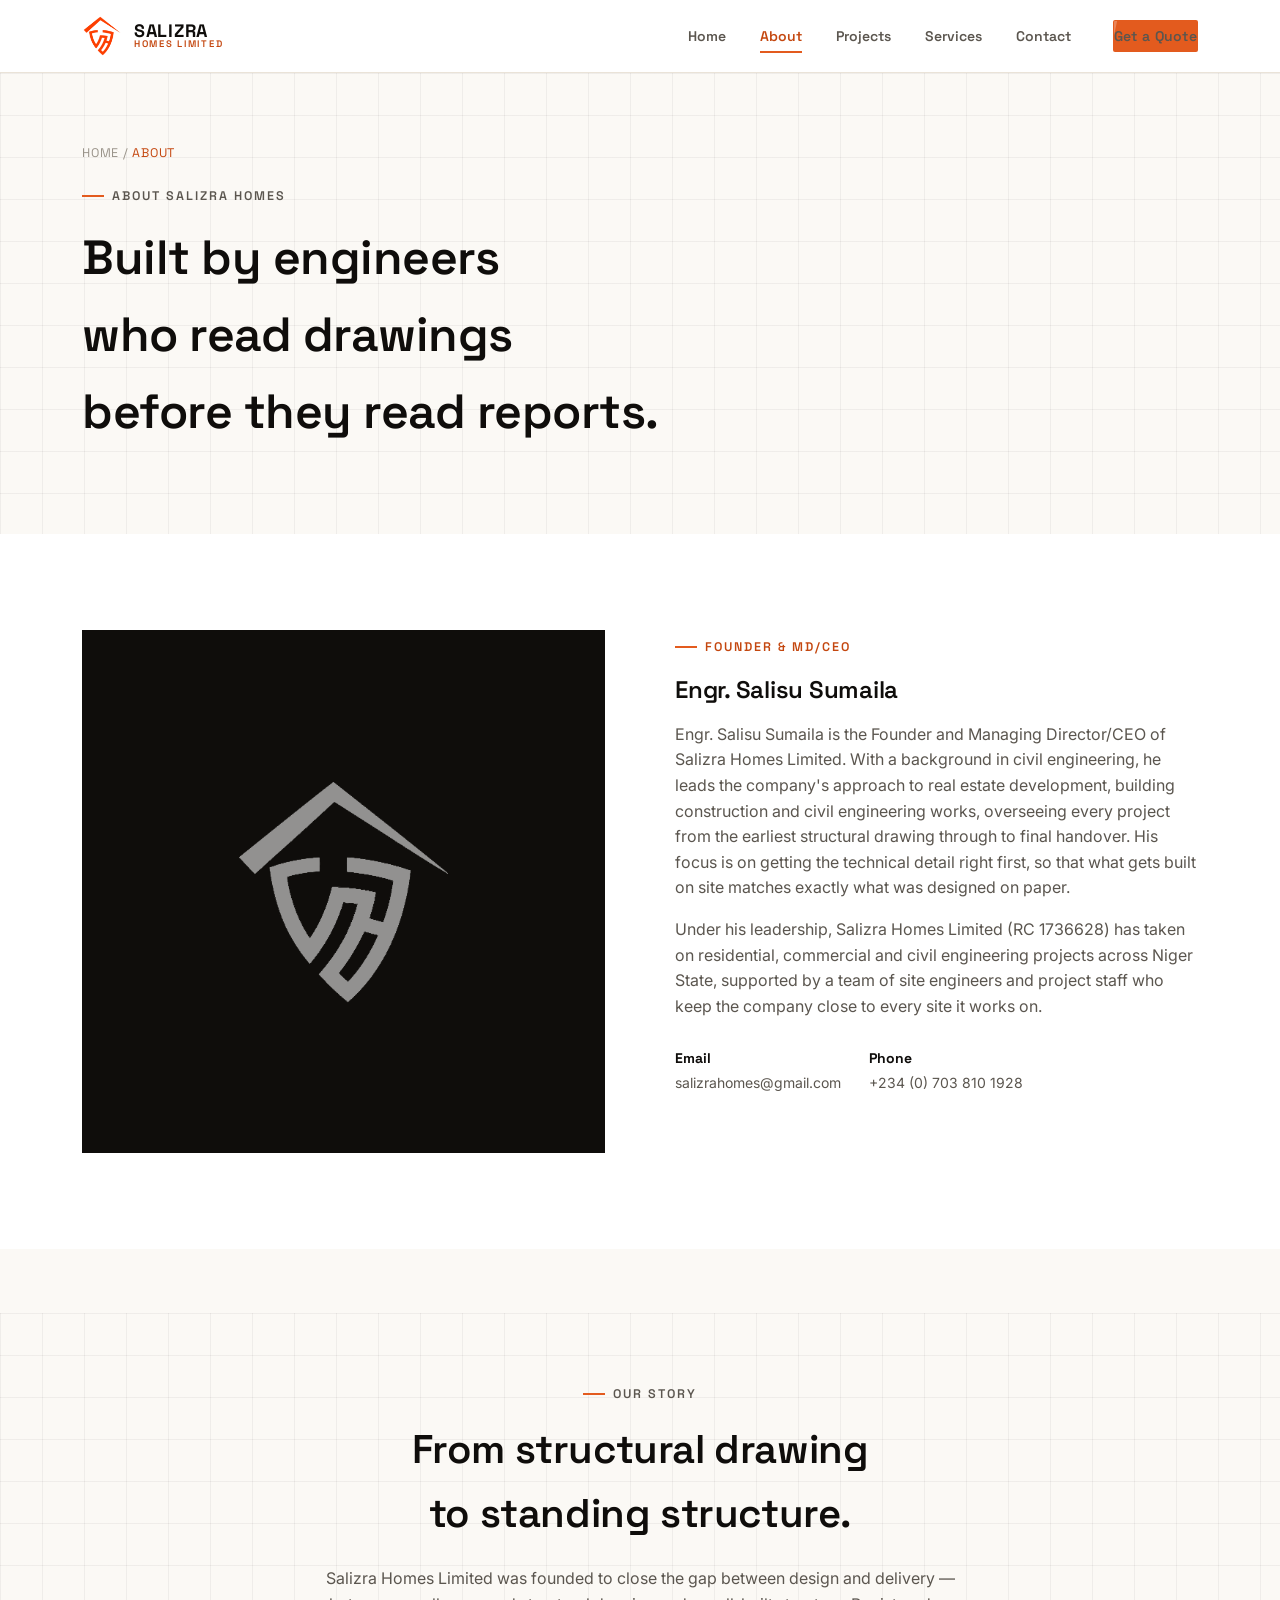
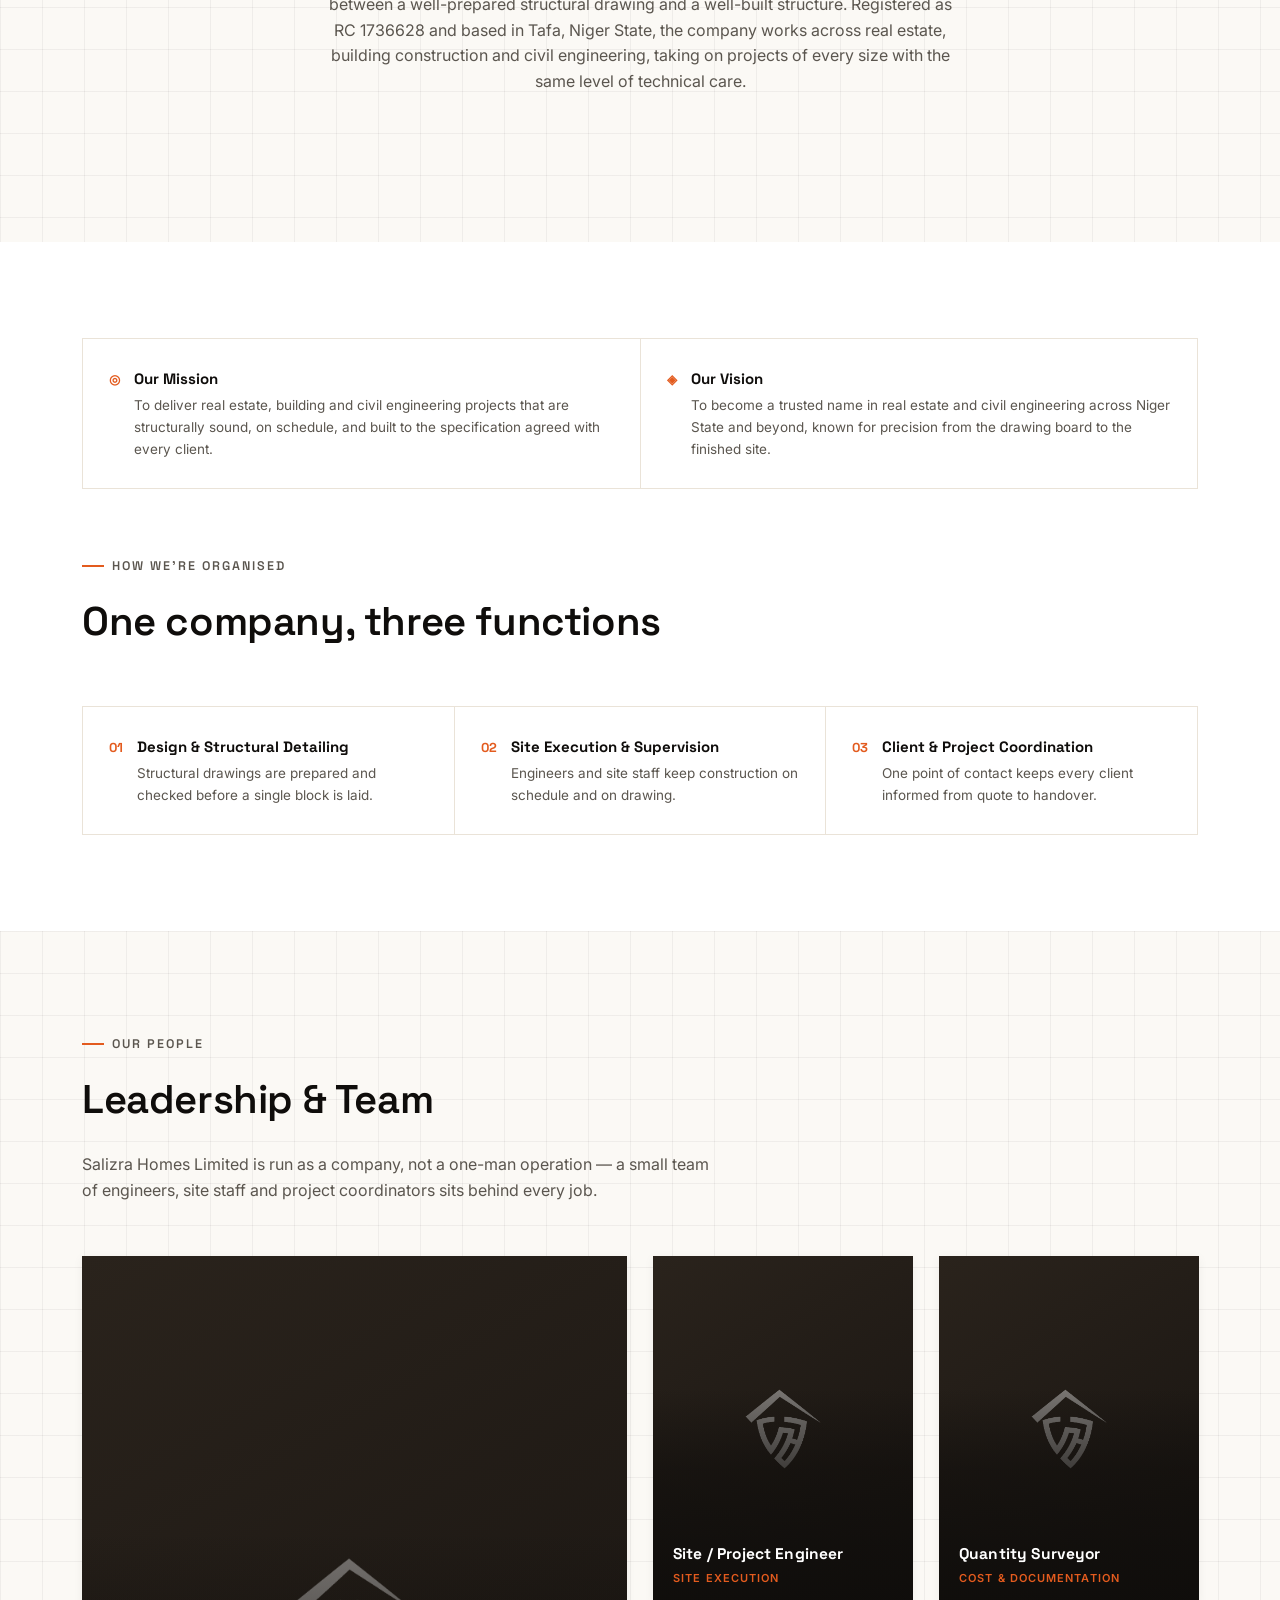
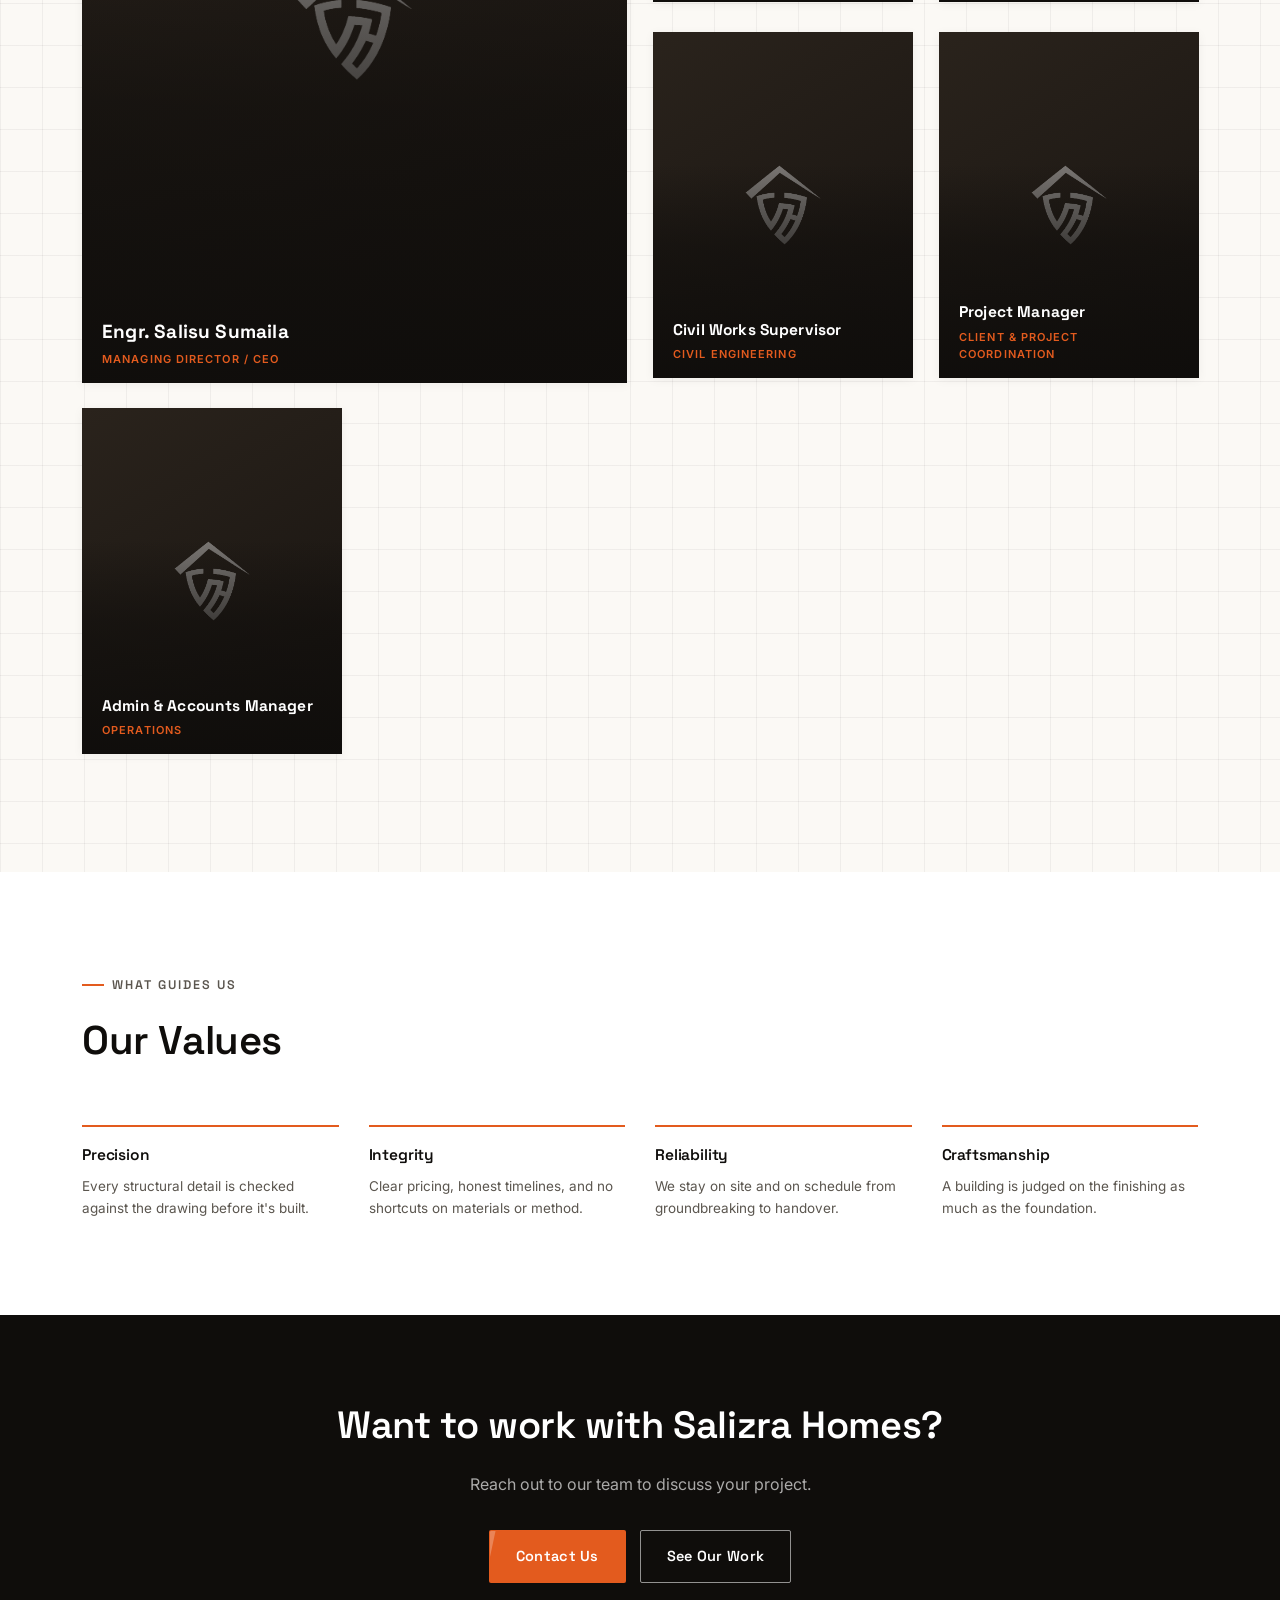
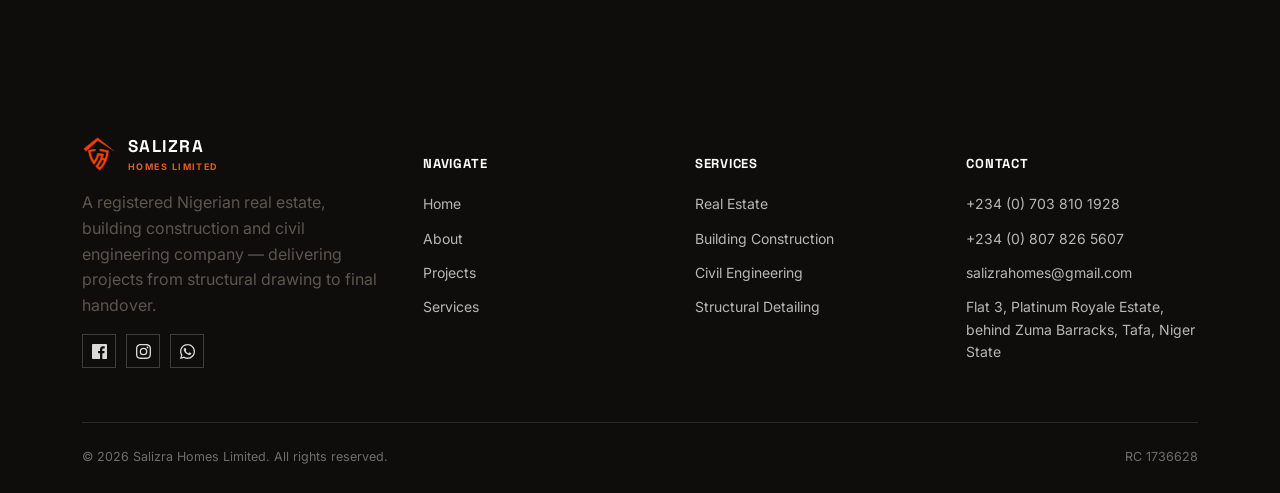
==== about.html @ 50bf7107 "Initial website commit" ====
<!DOCTYPE html>
<html lang="en">
<head>
<meta charset="UTF-8">
<meta name="viewport" content="width=device-width, initial-scale=1.0">
<title>About Us — Salizra Homes Limited</title>
<meta name="description" content="Meet the leadership and team behind Salizra Homes Limited, and learn the company's story, mission and values.">
<link rel="preconnect" href="https://fonts.googleapis.com">
<link href="https://fonts.googleapis.com/css2?family=Space+Grotesk:wght@500;600;700&family=Inter:wght@400;500;600&display=swap" rel="stylesheet">
<link rel="stylesheet" href="css/style.css">
<link rel="icon" type="image/png" sizes="32x32" href="images/logo/favicon-32.png">
<link rel="icon" type="image/png" sizes="16x16" href="images/logo/favicon-16.png">
<link rel="apple-touch-icon" sizes="180x180" href="images/logo/favicon-180.png">
<link rel="icon" type="image/png" sizes="192x192" href="images/logo/favicon-192.png">
<link rel="shortcut icon" href="favicon.ico">
<link rel="stylesheet" href="css/enhance.css">
</head>
<body>
<!-- ============ PRELOADER ============ -->
<div class="preloader" id="preloader" role="status" aria-label="Loading Salizra Homes Limited">
  <div class="preloader-inner">
    <div class="preloader-shield">
      <img class="preloader-base" src="images/logo/salizra-icon-white.png" alt="">
      <div class="preloader-sweep"></div>
      <div class="preloader-sweep preloader-sweep-2"></div>
    </div>
    <div class="preloader-word">SALIZRA<span>HOMES LIMITED</span></div>
    <div class="preloader-bar"><div class="preloader-bar-fill"></div></div>
  </div>
</div>

<!-- ============ HEADER ============ -->
<header class="site-header">
  <nav class="nav">
    <a href="index.html" class="brand">
      <img src="images/logo/salizra-icon.png" alt="Salizra Homes Limited" class="brand-mark">
      <span class="brand-word"><b>SALIZRA</b><span>Homes Limited</span></span>
    </a>
    <button class="nav-toggle" aria-label="Toggle menu" onclick="document.querySelector('.nav-links').classList.toggle('open'); this.classList.toggle('open');"><span></span></button>
    <ul class="nav-links">
      <li><a href="index.html">Home</a></li>
      <li><a href="about.html" class="active">About</a></li>
      <li><a href="projects.html">Projects</a></li>
      <li><a href="services.html">Services</a></li>
      <li><a href="contact.html">Contact</a></li>
      <li class="nav-cta"><a href="contact.html" class="btn btn-primary">Get a Quote</a></li>
    </ul>
  </nav>
</header>

<!-- ============ PAGE HERO ============ -->
<section class="page-hero blueprint">
  <div class="container">
    <p class="breadcrumb"><a href="index.html">Home</a> / <span class="orange">About</span></p>
    <p class="eyebrow">About Salizra Homes</p>
    <h1>Built by engineers<br>who read drawings<br>before they read reports.</h1>
  </div>
</section>

<!-- ============ FOUNDER SECTION ============ -->
<section class="section">
  <div class="container story-layout">
    <div class="reveal">
      <!-- EDIT: replace the watermark icon below with a real portrait of Engr. Salisu Sumaila -->
      <div class="story-figure">
        <img src="images/logo/salizra-icon-white.png" alt="" class="watermark">
      </div>
    </div>
    <div class="reveal">
      <p class="eyebrow">Founder &amp; MD/CEO</p>
      <h2>Engr. Salisu Sumaila</h2>
      <p style="font-size:16px;">
        Engr. Salisu Sumaila is the Founder and Managing Director/CEO of Salizra Homes Limited. With a background in civil engineering, he leads the company's approach to real estate development, building construction and civil engineering works, overseeing every project from the earliest structural drawing through to final handover. His focus is on getting the technical detail right first, so that what gets built on site matches exactly what was designed on paper.
      </p>
      <p style="font-size:16px;">
        Under his leadership, Salizra Homes Limited (RC 1736628) has taken on residential, commercial and civil engineering projects across Niger State, supported by a team of site engineers and project staff who keep the company close to every site it works on.
      </p>
      <div style="display:flex; gap:28px; margin-top:28px; flex-wrap:wrap;">
        <div>
          <b style="font-family:var(--font-display); display:block; color:var(--black); font-size:14px;">Email</b>
          <span style="color:var(--ink-soft); font-size:14px;">salizrahomes@gmail.com</span>
        </div>
        <div>
          <b style="font-family:var(--font-display); display:block; color:var(--black); font-size:14px;">Phone</b>
          <span style="color:var(--ink-soft); font-size:14px;">+234 (0) 703 810 1928</span>
        </div>
      </div>
    </div>
  </div>
</section>

<div class="section-divider"><div class="chevron-divider"></div></div>

<!-- ============ COMPANY STORY ============ -->
<section class="section blueprint" style="padding-top:64px;">
  <div class="container">
    <div class="section-head center">
      <p class="eyebrow">Our Story</p>
      <h2>From structural drawing<br>to standing structure.</h2>
      <p style="font-size:16px;">Salizra Homes Limited was founded to close the gap between design and delivery — between a well-prepared structural drawing and a well-built structure. Registered as RC 1736628 and based in Tafa, Niger State, the company works across real estate, building construction and civil engineering, taking on projects of every size with the same level of technical care.</p>
    </div>
  </div>
</section>

<!-- ============ MISSION / VISION ============ -->
<section class="section">
  <div class="container">
    <div class="pill-strip" style="margin-bottom:60px;">
      <div class="pill" style="flex:1 1 320px;">
        <span class="pill-index">&#9678;</span>
        <div class="pill-body">
          <b>Our Mission</b>
          <p>To deliver real estate, building and civil engineering projects that are structurally sound, on schedule, and built to the specification agreed with every client.</p>
        </div>
      </div>
      <div class="pill" style="flex:1 1 320px;">
        <span class="pill-index">&#9672;</span>
        <div class="pill-body">
          <b>Our Vision</b>
          <p>To become a trusted name in real estate and civil engineering across Niger State and beyond, known for precision from the drawing board to the finished site.</p>
        </div>
      </div>
    </div>

    <div class="section-head">
      <p class="eyebrow">How We're Organised</p>
      <h2>One company, three functions</h2>
    </div>
    <div class="pill-strip" style="margin-bottom:0;">
      <div class="pill" style="flex:1 1 260px;">
        <span class="pill-index">01</span>
        <div class="pill-body">
          <b>Design &amp; Structural Detailing</b>
          <p>Structural drawings are prepared and checked before a single block is laid.</p>
        </div>
      </div>
      <div class="pill" style="flex:1 1 260px;">
        <span class="pill-index">02</span>
        <div class="pill-body">
          <b>Site Execution &amp; Supervision</b>
          <p>Engineers and site staff keep construction on schedule and on drawing.</p>
        </div>
      </div>
      <div class="pill" style="flex:1 1 260px;">
        <span class="pill-index">03</span>
        <div class="pill-body">
          <b>Client &amp; Project Coordination</b>
          <p>One point of contact keeps every client informed from quote to handover.</p>
        </div>
      </div>
    </div>
  </div>
</section>

<!-- ============ LEADERSHIP & TEAM ============ -->
<section class="section blueprint">
  <div class="container">
    <div class="section-head">
      <p class="eyebrow">Our People</p>
      <h2>Leadership &amp; Team</h2>
      <p style="font-size:16px;">Salizra Homes Limited is run as a company, not a one-man operation — a small team of engineers, site staff and project coordinators sits behind every job.</p>
    </div>
    <div class="team-grid">
      <!-- EDIT: replace with a real portrait of Engr. Salisu Sumaila -->
      <div class="team-card founder reveal">
        <div class="team-photo"><img src="images/logo/salizra-icon-white.png" alt="" class="watermark"></div>
        <div class="team-ring"></div>
        <span class="team-tag">Founder</span>
        <div class="team-social">
          <a href="mailto:salizrahomes@gmail.com" aria-label="Email"><svg viewBox="0 0 24 24" fill="none" stroke="currentColor" stroke-width="2" stroke-linecap="round" stroke-linejoin="round"><path d="M4 4h16v16H4z" opacity="0"/><path d="M22 6l-10 7L2 6"/><rect x="2" y="4" width="20" height="16" rx="2"/></svg></a>
          <a href="tel:+2347038101928" aria-label="Call"><svg viewBox="0 0 24 24" fill="none" stroke="currentColor" stroke-width="2" stroke-linecap="round" stroke-linejoin="round"><path d="M22 16.92v3a2 2 0 01-2.18 2 19.79 19.79 0 01-8.63-3.07 19.5 19.5 0 01-6-6 19.79 19.79 0 01-3.07-8.67A2 2 0 014.11 2h3a2 2 0 012 1.72c.127.96.361 1.903.7 2.81a2 2 0 01-.45 2.11L8.09 9.91a16 16 0 006 6l1.27-1.27a2 2 0 012.11-.45c.907.339 1.85.573 2.81.7A2 2 0 0122 16.92z"/></svg></a>
        </div>
        <div class="team-meta">
          <b>Engr. Salisu Sumaila</b>
          <span>Managing Director / CEO</span>
        </div>
      </div>
      <!-- EDIT: replace with a real staff photo, name and title -->
      <div class="team-card reveal">
        <div class="team-photo"><img src="images/logo/salizra-icon-white.png" alt="" class="watermark"></div>
        <div class="team-ring"></div>
        <span class="team-tag">Team</span>
        <div class="team-social">
          <a href="mailto:salizrahomes@gmail.com" aria-label="Email"><svg viewBox="0 0 24 24" fill="none" stroke="currentColor" stroke-width="2" stroke-linecap="round" stroke-linejoin="round"><path d="M4 4h16v16H4z" opacity="0"/><path d="M22 6l-10 7L2 6"/><rect x="2" y="4" width="20" height="16" rx="2"/></svg></a>
          <a href="tel:+2347038101928" aria-label="Call"><svg viewBox="0 0 24 24" fill="none" stroke="currentColor" stroke-width="2" stroke-linecap="round" stroke-linejoin="round"><path d="M22 16.92v3a2 2 0 01-2.18 2 19.79 19.79 0 01-8.63-3.07 19.5 19.5 0 01-6-6 19.79 19.79 0 01-3.07-8.67A2 2 0 014.11 2h3a2 2 0 012 1.72c.127.96.361 1.903.7 2.81a2 2 0 01-.45 2.11L8.09 9.91a16 16 0 006 6l1.27-1.27a2 2 0 012.11-.45c.907.339 1.85.573 2.81.7A2 2 0 0122 16.92z"/></svg></a>
        </div>
        <div class="team-meta">
          <b>Site / Project Engineer</b>
          <span>Site Execution</span>
        </div>
      </div>
      <!-- EDIT: replace with a real staff photo, name and title -->
      <div class="team-card reveal">
        <div class="team-photo"><img src="images/logo/salizra-icon-white.png" alt="" class="watermark"></div>
        <div class="team-ring"></div>
        <span class="team-tag">Team</span>
        <div class="team-social">
          <a href="mailto:salizrahomes@gmail.com" aria-label="Email"><svg viewBox="0 0 24 24" fill="none" stroke="currentColor" stroke-width="2" stroke-linecap="round" stroke-linejoin="round"><path d="M4 4h16v16H4z" opacity="0"/><path d="M22 6l-10 7L2 6"/><rect x="2" y="4" width="20" height="16" rx="2"/></svg></a>
          <a href="tel:+2347038101928" aria-label="Call"><svg viewBox="0 0 24 24" fill="none" stroke="currentColor" stroke-width="2" stroke-linecap="round" stroke-linejoin="round"><path d="M22 16.92v3a2 2 0 01-2.18 2 19.79 19.79 0 01-8.63-3.07 19.5 19.5 0 01-6-6 19.79 19.79 0 01-3.07-8.67A2 2 0 014.11 2h3a2 2 0 012 1.72c.127.96.361 1.903.7 2.81a2 2 0 01-.45 2.11L8.09 9.91a16 16 0 006 6l1.27-1.27a2 2 0 012.11-.45c.907.339 1.85.573 2.81.7A2 2 0 0122 16.92z"/></svg></a>
        </div>
        <div class="team-meta">
          <b>Quantity Surveyor</b>
          <span>Cost &amp; Documentation</span>
        </div>
      </div>
      <!-- EDIT: replace with a real staff photo, name and title -->
      <div class="team-card reveal">
        <div class="team-photo"><img src="images/logo/salizra-icon-white.png" alt="" class="watermark"></div>
        <div class="team-ring"></div>
        <span class="team-tag">Team</span>
        <div class="team-social">
          <a href="mailto:salizrahomes@gmail.com" aria-label="Email"><svg viewBox="0 0 24 24" fill="none" stroke="currentColor" stroke-width="2" stroke-linecap="round" stroke-linejoin="round"><path d="M4 4h16v16H4z" opacity="0"/><path d="M22 6l-10 7L2 6"/><rect x="2" y="4" width="20" height="16" rx="2"/></svg></a>
          <a href="tel:+2347038101928" aria-label="Call"><svg viewBox="0 0 24 24" fill="none" stroke="currentColor" stroke-width="2" stroke-linecap="round" stroke-linejoin="round"><path d="M22 16.92v3a2 2 0 01-2.18 2 19.79 19.79 0 01-8.63-3.07 19.5 19.5 0 01-6-6 19.79 19.79 0 01-3.07-8.67A2 2 0 014.11 2h3a2 2 0 012 1.72c.127.96.361 1.903.7 2.81a2 2 0 01-.45 2.11L8.09 9.91a16 16 0 006 6l1.27-1.27a2 2 0 012.11-.45c.907.339 1.85.573 2.81.7A2 2 0 0122 16.92z"/></svg></a>
        </div>
        <div class="team-meta">
          <b>Civil Works Supervisor</b>
          <span>Civil Engineering</span>
        </div>
      </div>
      <!-- EDIT: replace with a real staff photo, name and title -->
      <div class="team-card reveal">
        <div class="team-photo"><img src="images/logo/salizra-icon-white.png" alt="" class="watermark"></div>
        <div class="team-ring"></div>
        <span class="team-tag">Team</span>
        <div class="team-social">
          <a href="mailto:salizrahomes@gmail.com" aria-label="Email"><svg viewBox="0 0 24 24" fill="none" stroke="currentColor" stroke-width="2" stroke-linecap="round" stroke-linejoin="round"><path d="M4 4h16v16H4z" opacity="0"/><path d="M22 6l-10 7L2 6"/><rect x="2" y="4" width="20" height="16" rx="2"/></svg></a>
          <a href="tel:+2347038101928" aria-label="Call"><svg viewBox="0 0 24 24" fill="none" stroke="currentColor" stroke-width="2" stroke-linecap="round" stroke-linejoin="round"><path d="M22 16.92v3a2 2 0 01-2.18 2 19.79 19.79 0 01-8.63-3.07 19.5 19.5 0 01-6-6 19.79 19.79 0 01-3.07-8.67A2 2 0 014.11 2h3a2 2 0 012 1.72c.127.96.361 1.903.7 2.81a2 2 0 01-.45 2.11L8.09 9.91a16 16 0 006 6l1.27-1.27a2 2 0 012.11-.45c.907.339 1.85.573 2.81.7A2 2 0 0122 16.92z"/></svg></a>
        </div>
        <div class="team-meta">
          <b>Project Manager</b>
          <span>Client &amp; Project Coordination</span>
        </div>
      </div>
      <!-- EDIT: replace with a real staff photo, name and title -->
      <div class="team-card reveal">
        <div class="team-photo"><img src="images/logo/salizra-icon-white.png" alt="" class="watermark"></div>
        <div class="team-ring"></div>
        <span class="team-tag">Team</span>
        <div class="team-social">
          <a href="mailto:salizrahomes@gmail.com" aria-label="Email"><svg viewBox="0 0 24 24" fill="none" stroke="currentColor" stroke-width="2" stroke-linecap="round" stroke-linejoin="round"><path d="M4 4h16v16H4z" opacity="0"/><path d="M22 6l-10 7L2 6"/><rect x="2" y="4" width="20" height="16" rx="2"/></svg></a>
          <a href="tel:+2347038101928" aria-label="Call"><svg viewBox="0 0 24 24" fill="none" stroke="currentColor" stroke-width="2" stroke-linecap="round" stroke-linejoin="round"><path d="M22 16.92v3a2 2 0 01-2.18 2 19.79 19.79 0 01-8.63-3.07 19.5 19.5 0 01-6-6 19.79 19.79 0 01-3.07-8.67A2 2 0 014.11 2h3a2 2 0 012 1.72c.127.96.361 1.903.7 2.81a2 2 0 01-.45 2.11L8.09 9.91a16 16 0 006 6l1.27-1.27a2 2 0 012.11-.45c.907.339 1.85.573 2.81.7A2 2 0 0122 16.92z"/></svg></a>
        </div>
        <div class="team-meta">
          <b>Admin &amp; Accounts Manager</b>
          <span>Operations</span>
        </div>
      </div>
    </div>
    <p class="team-note"><!-- EDIT: swap in real staff photos, names and titles as the team page is finalised --></p>
  </div>
</section>

<!-- ============ VALUES ============ -->
<section class="section">
  <div class="container">
    <div class="section-head">
      <p class="eyebrow">What Guides Us</p>
      <h2>Our Values</h2>
    </div>
    <div class="values-grid">
      <div class="value-item reveal">
        <h4>Precision</h4>
        <p>Every structural detail is checked against the drawing before it's built.</p>
      </div>
      <div class="value-item reveal">
        <h4>Integrity</h4>
        <p>Clear pricing, honest timelines, and no shortcuts on materials or method.</p>
      </div>
      <div class="value-item reveal">
        <h4>Reliability</h4>
        <p>We stay on site and on schedule from groundbreaking to handover.</p>
      </div>
      <div class="value-item reveal">
        <h4>Craftsmanship</h4>
        <p>A building is judged on the finishing as much as the foundation.</p>
      </div>
    </div>
  </div>
</section>

<!-- ============ CTA BAND ============ -->
<section class="cta-band">
  <div class="container">
    <h2>Want to work with Salizra Homes?</h2>
    <p>Reach out to our team to discuss your project.</p>
    <div class="cta-actions">
      <a href="contact.html" class="btn btn-primary">Contact Us</a>
      <a href="projects.html" class="btn btn-outline on-dark">See Our Work</a>
    </div>
  </div>
</section>

<!-- ============ FOOTER ============ -->
<footer class="site-footer">
  <div class="container">
    <div class="footer-grid">
      <div>
        <div class="footer-brand">
          <img src="images/logo/salizra-icon.png" alt="Salizra Homes Limited" width="34" height="34">
          <span><b>SALIZRA</b><span>Homes Limited</span></span>
        </div>
        <p>A registered Nigerian real estate, building construction and civil engineering company &mdash; delivering projects from structural drawing to final handover.</p>
        <div class="footer-social">
          <a href="#" aria-label="Facebook" target="_blank" rel="noopener"><svg viewBox="0 0 24 24" xmlns="http://www.w3.org/2000/svg" aria-hidden="true"><path d="M22.675 0h-21.35C.595 0 0 .593 0 1.325v21.351C0 23.407.595 24 1.325 24H12.82v-9.294H9.692v-3.622h3.128V8.413c0-3.1 1.893-4.788 4.659-4.788 1.325 0 2.463.099 2.795.143v3.24l-1.918.001c-1.504 0-1.795.715-1.795 1.763v2.313h3.587l-.467 3.622h-3.12V24h6.116C23.407 24 24 23.407 24 22.676V1.325C24 .593 23.407 0 22.675 0z"/></svg></a>
          <a href="#" aria-label="Instagram" target="_blank" rel="noopener"><svg viewBox="0 0 24 24" xmlns="http://www.w3.org/2000/svg" aria-hidden="true"><path d="M12 0C8.74 0 8.333.015 7.053.072 5.775.132 4.905.333 4.14.63c-.789.306-1.459.717-2.126 1.384S.935 3.35.63 4.14C.333 4.905.131 5.775.072 7.053.012 8.333 0 8.74 0 12s.015 3.667.072 4.947c.06 1.277.261 2.148.558 2.913.306.788.717 1.459 1.384 2.126.667.666 1.336 1.079 2.126 1.384.766.296 1.636.499 2.913.558C8.333 23.988 8.74 24 12 24s3.667-.015 4.947-.072c1.277-.06 2.148-.262 2.913-.558.788-.306 1.459-.718 2.126-1.384.666-.667 1.079-1.335 1.384-2.126.296-.765.499-1.636.558-2.913.06-1.28.072-1.687.072-4.947s-.015-3.667-.072-4.947c-.06-1.277-.262-2.149-.558-2.913-.306-.789-.718-1.459-1.384-2.126C21.319 1.347 20.651.935 19.86.63c-.765-.297-1.636-.499-2.913-.558C15.667.012 15.26 0 12 0zm0 2.16c3.203 0 3.585.016 4.85.071 1.17.055 1.805.249 2.227.415.562.217.96.477 1.382.896.419.42.679.819.896 1.381.164.422.36 1.057.413 2.227.057 1.266.07 1.646.07 4.85s-.015 3.585-.074 4.85c-.061 1.17-.256 1.805-.421 2.227-.224.562-.479.96-.899 1.382-.419.419-.824.679-1.38.896-.42.164-1.065.36-2.235.413-1.274.057-1.649.07-4.859.07-3.211 0-3.586-.015-4.859-.074-1.171-.061-1.816-.256-2.236-.421-.569-.224-.96-.479-1.379-.899-.421-.419-.69-.824-.9-1.38-.165-.42-.359-1.065-.42-2.235-.045-1.26-.061-1.649-.061-4.844 0-3.196.016-3.586.061-4.861.061-1.17.255-1.814.42-2.234.21-.57.479-.96.9-1.381.419-.419.81-.689 1.379-.898.42-.166 1.051-.361 2.221-.421 1.275-.045 1.65-.06 4.859-.06zm0 3.678a6.162 6.162 0 106.163 6.162A6.162 6.162 0 0012 5.838zm0 10.163a4 4 0 110-8 4 4 0 010 8zm7.846-10.405a1.44 1.44 0 11-2.88 0 1.44 1.44 0 012.88 0z"/></svg></a>
          <a href="https://wa.me/2347038101928" aria-label="WhatsApp" target="_blank" rel="noopener"><svg viewBox="0 0 24 24" xmlns="http://www.w3.org/2000/svg" aria-hidden="true"><path d="M17.472 14.382c-.297-.149-1.758-.867-2.03-.967-.273-.099-.471-.148-.67.15-.197.297-.767.966-.94 1.164-.173.199-.347.223-.644.075-.297-.15-1.255-.463-2.39-1.475-.883-.788-1.48-1.761-1.653-2.059-.173-.297-.018-.458.13-.606.134-.133.298-.347.446-.52.149-.174.198-.298.298-.497.099-.198.05-.371-.025-.52-.075-.149-.669-1.612-.916-2.207-.242-.579-.487-.5-.669-.51-.173-.008-.371-.01-.57-.01-.198 0-.52.074-.792.372-.272.297-1.04 1.016-1.04 2.479 0 1.462 1.065 2.875 1.213 3.074.149.198 2.096 3.2 5.077 4.487.709.306 1.262.489 1.694.625.712.227 1.36.195 1.871.118.571-.085 1.758-.719 2.006-1.413.248-.694.248-1.289.173-1.413-.074-.124-.272-.198-.57-.347zm-5.421 7.403h-.004a9.87 9.87 0 01-5.031-1.378l-.361-.214-3.741.982.998-3.648-.235-.374a9.86 9.86 0 01-1.51-5.26c.001-5.45 4.436-9.884 9.888-9.884 2.64 0 5.122 1.03 6.988 2.898a9.825 9.825 0 012.893 6.994c-.003 5.45-4.437 9.884-9.885 9.884zM20.52 3.449C18.24 1.245 15.24 0 12.045 0 5.463 0 .073 5.389.073 12.017c0 2.117.552 4.184 1.599 5.996L0 24l6.135-1.606a11.925 11.925 0 005.905 1.502h.005c6.585 0 11.951-5.389 11.951-12.017 0-3.211-1.248-6.229-3.476-8.43z"/></svg></a>
        </div>
      </div>
      <div class="footer-col">
        <h5>Navigate</h5>
        <ul>
          <li><a href="index.html">Home</a></li>
          <li><a href="about.html">About</a></li>
          <li><a href="projects.html">Projects</a></li>
          <li><a href="services.html">Services</a></li>
        </ul>
      </div>
      <div class="footer-col">
        <h5>Services</h5>
        <ul>
          <li><a href="services.html">Real Estate</a></li>
          <li><a href="services.html">Building Construction</a></li>
          <li><a href="services.html">Civil Engineering</a></li>
          <li><a href="services.html">Structural Detailing</a></li>
        </ul>
      </div>
      <div class="footer-col">
        <h5>Contact</h5>
        <ul>
          <li><a href="tel:+2347038101928">+234 (0) 703 810 1928</a></li>
          <li><a href="tel:+2348078265607">+234 (0) 807 826 5607</a></li>
          <li><a href="mailto:salizrahomes@gmail.com">salizrahomes@gmail.com</a></li>
          <li>Flat 3, Platinum Royale Estate,<br>behind Zuma Barracks, Tafa, Niger State</li>
        </ul>
      </div>
    </div>
    <div class="footer-bottom">
      <span>&copy; <span id="year"></span> Salizra Homes Limited. All rights reserved.</span>
      <span>RC 1736628</span>
    </div>
  </div>
</footer>
<script src="js/main.js"></script>
</body>
</html>
---- css/style.css ----
/* =========================================================
   SALIZRA HOMES LIMITED — Stylesheet
   Palette: white / paper with a mild orange (drawn from the
   company logo) and near-black ink. Layout motifs are borrowed
   from technical/structural drawing: blueprint grid backdrop,
   drafting corner ticks, and a roofline chevron divider that
   echoes the logo mark.
   ========================================================= */

:root {
  --white:        #FFFFFF;
  --paper:         #FBF9F5;   /* mild off-white section background */
  --ink:           #18130F;   /* near-black warm ink */
  --ink-soft:      #5B564F;
  --ink-faint:     #9A948A;
  --orange:        #E35B1E;   /* primary brand orange, from the logo */
  --orange-deep:   #C4470F;
  --orange-tint:   #FDEBE0;   /* mild orange wash for backgrounds */
  --orange-tint-2: #FBDCC8;
  --line:          #EAE3D8;
  --black:         #0F0D0B;

  --font-display: 'Space Grotesk', 'Segoe UI', sans-serif;
  --font-body:    'Inter', 'Segoe UI', sans-serif;

  --container: 1180px;
  --radius: 2px;
}

* { box-sizing: border-box; }

html { scroll-behavior: smooth; }

body {
  margin: 0;
  font-family: var(--font-body);
  color: var(--ink);
  background: var(--white);
  -webkit-font-smoothing: antialiased;
  line-height: 1.6;
}

img { max-width: 100%; display: block; }

a { color: inherit; text-decoration: none; }

h1, h2, h3, h4 {
  font-family: var(--font-display);
  margin: 0 0 .5em;
  font-weight: 600;
  letter-spacing: -0.01em;
  color: var(--black);
}

p { margin: 0 0 1em; color: var(--ink-soft); }

.container {
  max-width: var(--container);
  margin: 0 auto;
  padding: 0 32px;
}

@media (prefers-reduced-motion: reduce) {
  * { animation-duration: .001ms !important; transition-duration: .001ms !important; scroll-behavior: auto !important; }
}

/* ---------- Eyebrow / labels ---------- */
.eyebrow {
  display: inline-flex;
  align-items: center;
  gap: 8px;
  font-family: var(--font-display);
  font-size: 12.5px;
  font-weight: 600;
  letter-spacing: .16em;
  text-transform: uppercase;
  color: var(--orange-deep);
  margin-bottom: 14px;
}
.eyebrow::before {
  content: '';
  width: 22px;
  height: 2px;
  background: var(--orange);
  display: inline-block;
}

/* ---------- Buttons ---------- */
.btn {
  display: inline-flex;
  align-items: center;
  gap: 10px;
  font-family: var(--font-display);
  font-weight: 600;
  font-size: 14.5px;
  letter-spacing: .02em;
  padding: 14px 26px;
  border: 1.5px solid transparent;
  border-radius: var(--radius);
  cursor: pointer;
  transition: transform .18s ease, background .18s ease, color .18s ease, border-color .18s ease;
}
.btn-primary {
  background: var(--orange);
  color: var(--white);
}
.btn-primary:hover { background: var(--orange-deep); transform: translateY(-2px); }
.btn-outline {
  background: transparent;
  color: var(--ink);
  border-color: var(--ink);
}
.btn-outline:hover { border-color: var(--orange); color: var(--orange-deep); transform: translateY(-2px); }
.btn-outline.on-dark { color: var(--white); border-color: rgba(255,255,255,.55); }
.btn-outline.on-dark:hover { border-color: var(--orange); color: var(--orange); }
.btn-arrow { transition: transform .18s ease; }
.btn:hover .btn-arrow { transform: translateX(3px); }

/* =========================================================
   HEADER / NAV
   ========================================================= */
.site-header {
  position: sticky;
  top: 0;
  z-index: 100;
  background: rgba(255,255,255,.92);
  backdrop-filter: blur(8px);
  border-bottom: 1px solid var(--line);
}
.nav {
  display: flex;
  align-items: center;
  justify-content: space-between;
  padding: 16px 32px;
  max-width: var(--container);
  margin: 0 auto;
}
.brand {
  display: flex;
  align-items: center;
  gap: 12px;
}
.brand-mark { width: 40px; height: 40px; flex-shrink: 0; }
.brand-word { font-family: var(--font-display); line-height: 1.05; }
.brand-word b {
  display: block;
  font-size: 18px;
  font-weight: 700;
  letter-spacing: .04em;
  color: var(--black);
}
.brand-word span {
  display: block;
  font-size: 9.5px;
  font-weight: 600;
  letter-spacing: .18em;
  color: var(--orange-deep);
  text-transform: uppercase;
}

.nav-links {
  display: flex;
  align-items: center;
  gap: 34px;
  list-style: none;
  margin: 0;
  padding: 0;
}
.nav-links a {
  font-family: var(--font-display);
  font-size: 14px;
  font-weight: 600;
  color: var(--ink-soft);
  position: relative;
  padding: 4px 0;
}
.nav-links a:hover { color: var(--ink); }
.nav-links a.active { color: var(--orange-deep); }
.nav-links a.active::after {
  content: '';
  position: absolute;
  left: 0; right: 0; bottom: -4px;
  height: 2px;
  background: var(--orange);
}
.nav-cta { margin-left: 8px; }
.nav-toggle { display: none; }

@media (max-width: 900px) {
  .nav-toggle {
    display: block;
    background: none;
    border: none;
    cursor: pointer;
    width: 26px; height: 20px;
    position: relative;
  }
  .nav-toggle span, .nav-toggle span::before, .nav-toggle span::after {
    content: '';
    position: absolute; left: 0; right: 0;
    height: 2px; background: var(--ink);
    transition: transform .2s ease, opacity .2s ease;
  }
  .nav-toggle span { top: 9px; }
  .nav-toggle span::before { top: -8px; }
  .nav-toggle span::after { top: 8px; }
  .nav-toggle.open span { background: transparent; }
  .nav-toggle.open span::before { transform: translateY(8px) rotate(45deg); }
  .nav-toggle.open span::after { transform: translateY(-8px) rotate(-45deg); }

  .nav-links {
    position: absolute;
    top: 100%; left: 0; right: 0;
    background: var(--white);
    flex-direction: column;
    align-items: flex-start;
    gap: 0;
    border-bottom: 1px solid var(--line);
    max-height: 0;
    overflow: hidden;
    transition: max-height .25s ease;
  }
  .nav-links.open { max-height: 400px; }
  .nav-links li { width: 100%; }
  .nav-links a { display: block; padding: 16px 32px; border-top: 1px solid var(--line); }
  .nav-cta { margin: 16px 32px 20px; }
}

/* =========================================================
   BLUEPRINT GRID BACKDROP (signature texture)
   ========================================================= */
.blueprint {
  position: relative;
  background-color: var(--paper);
  background-image:
    linear-gradient(90deg, rgba(24,19,15,.05) 1px, transparent 1px),
    linear-gradient(rgba(24,19,15,.05) 1px, transparent 1px);
  background-size: 42px 42px;
}
.blueprint.dark {
  background-color: var(--black);
  background-image:
    linear-gradient(90deg, rgba(255,255,255,.06) 1px, transparent 1px),
    linear-gradient(rgba(255,255,255,.06) 1px, transparent 1px);
}

/* =========================================================
   HERO
   ========================================================= */
.hero {
  position: relative;
  padding: 120px 0 100px;
  overflow: hidden;
}
.hero-grid {
  display: grid;
  grid-template-columns: 1.15fr .85fr;
  gap: 60px;
  align-items: center;
}
.hero h1 {
  font-size: clamp(38px, 5.4vw, 64px);
  line-height: 1.04;
  margin-bottom: 22px;
}
.hero h1 em {
  font-style: normal;
  color: var(--orange);
}
.hero-lede {
  font-size: 17px;
  max-width: 46ch;
  color: var(--ink-soft);
  margin-bottom: 32px;
}
.hero-actions { display: flex; gap: 14px; flex-wrap: wrap; margin-bottom: 40px; }
.hero-tags { display: flex; gap: 10px; flex-wrap: wrap; }
.tag {
  font-family: var(--font-display);
  font-size: 12px;
  font-weight: 600;
  letter-spacing: .04em;
  padding: 8px 14px;
  border: 1px solid var(--line);
  background: var(--white);
  color: var(--ink-soft);
}

.hero-mark-wrap {
  position: relative;
  display: flex;
  align-items: center;
  justify-content: center;
}
.hero-mark {
  width: min(360px, 100%);
  height: auto;
}
.hero-mark-plate {
  position: relative;
  background: var(--black);
  padding: 50px;
  display: flex;
  align-items: center;
  justify-content: center;
}
.hero-mark-plate::before {
  content: '';
  position: absolute; inset: 14px;
  border: 1px solid rgba(255,255,255,.14);
}
.corner-ticks::before, .corner-ticks::after,
.corner-ticks .tick-br, .corner-ticks .tick-bl { }

/* =========================================================
   CHEVRON DIVIDER — echoes the roofline in the logo
   ========================================================= */
.chevron-divider {
  height: 64px;
  background: var(--orange);
  clip-path: polygon(0 100%, 50% 0, 100% 100%);
  margin: 0 auto;
  max-width: 220px;
}
.section-divider {
  display: flex;
  justify-content: center;
  background: var(--paper);
}
.section-divider.on-white { background: var(--white); }

/* =========================================================
   SECTIONS (generic)
   ========================================================= */
.section { padding: 96px 0; }
.section-head {
  max-width: 640px;
  margin-bottom: 52px;
}
.section-head.center { margin-left: auto; margin-right: auto; text-align: center; }
.section-head h2 { font-size: clamp(28px, 3.4vw, 40px); }

/* =========================================================
   STAT / SERVICE PILLS STRIP
   ========================================================= */
.pill-strip {
  display: flex;
  flex-wrap: wrap;
  gap: 1px;
  background: var(--line);
  border: 1px solid var(--line);
}
.pill-strip .pill {
  flex: 1 1 200px;
  background: var(--white);
  padding: 28px 26px;
  display: flex;
  align-items: flex-start;
  gap: 14px;
}
.pill-index {
  font-family: var(--font-display);
  font-weight: 700;
  color: var(--orange);
  font-size: 13px;
  margin-top: 3px;
}
.pill-body b {
  display: block;
  font-family: var(--font-display);
  font-size: 15px;
  color: var(--black);
  margin-bottom: 4px;
}
.pill-body p { margin: 0; font-size: 13.5px; }

/* =========================================================
   ABOUT / FOUNDER TEASER
   ========================================================= */
.about-teaser {
  display: grid;
  grid-template-columns: .8fr 1.2fr;
  gap: 64px;
  align-items: center;
}
.founder-card {
  background: var(--paper);
  border: 1px solid var(--line);
  padding: 10px;
}
.founder-photo {
  aspect-ratio: 4/5;
  background: linear-gradient(160deg, #EFE9DF, #E2D9CB);
  display: flex;
  align-items: center;
  justify-content: center;
  color: var(--ink-faint);
  font-family: var(--font-display);
  font-size: 13px;
  letter-spacing: .06em;
  text-align: center;
  padding: 24px;
  position: relative;
  overflow: hidden;
}
.founder-photo svg, .founder-photo img.watermark { width: 34%; opacity: .35; margin-bottom: 14px; }
.founder-meta { padding: 18px 14px 10px; }
.founder-meta b {
  display: block;
  font-family: var(--font-display);
  font-size: 17px;
  color: var(--black);
}
.founder-meta span {
  display: block;
  font-size: 12px;
  letter-spacing: .1em;
  text-transform: uppercase;
  color: var(--orange-deep);
  font-weight: 600;
  margin-top: 3px;
}

/* =========================================================
   SLIDESHOW / CAROUSEL — Current Projects
   ========================================================= */
.slideshow {
  position: relative;
}
.slideshow-track-wrap {
  overflow: hidden;
  border: 1px solid var(--line);
}
.slideshow-track {
  display: flex;
  transition: transform .55s cubic-bezier(.65,0,.35,1);
}
.slide {
  flex: 0 0 100%;
  display: grid;
  grid-template-columns: 1.1fr .9fr;
  background: var(--white);
  min-height: 420px;
}
.slide-media {
  position: relative;
  background: linear-gradient(150deg,#2A231C,#171310);
  display: flex;
  align-items: center;
  justify-content: center;
  padding: 40px;
}
.slide-media svg, .slide-media img.watermark { width: 30%; opacity: .5; }
.slide-status {
  position: absolute;
  top: 20px; left: 20px;
  font-family: var(--font-display);
  font-size: 11px;
  font-weight: 700;
  letter-spacing: .1em;
  text-transform: uppercase;
  padding: 7px 12px;
  background: var(--orange);
  color: var(--white);
}
.slide-status.completed { background: var(--ink); }
.slide-body {
  padding: 44px 46px;
  display: flex;
  flex-direction: column;
  justify-content: center;
}
.slide-index {
  font-family: var(--font-display);
  color: var(--ink-faint);
  font-size: 13px;
  margin-bottom: 10px;
  letter-spacing: .08em;
}
.slide-body h3 { font-size: 24px; margin-bottom: 10px; }
.slide-loc {
  font-size: 13px;
  color: var(--orange-deep);
  font-weight: 600;
  font-family: var(--font-display);
  letter-spacing: .03em;
  margin-bottom: 14px;
  display: flex; align-items: center; gap: 6px;
}
.slide-desc { font-size: 14.5px; margin-bottom: 0; }

.slideshow-controls {
  display: flex;
  align-items: center;
  justify-content: space-between;
  margin-top: 22px;
}
.slideshow-arrows { display: flex; gap: 10px; }
.arrow-btn {
  width: 44px; height: 44px;
  border: 1.5px solid var(--ink);
  background: var(--white);
  display: flex; align-items: center; justify-content: center;
  cursor: pointer;
  transition: background .18s ease, border-color .18s ease;
}
.arrow-btn:hover { background: var(--ink); border-color: var(--ink); }
.arrow-btn:hover svg { stroke: var(--white); }
.arrow-btn svg { stroke: var(--ink); transition: stroke .18s ease; }

.slideshow-dots { display: flex; gap: 8px; }
.dot {
  width: 8px; height: 8px;
  border-radius: 50%;
  background: var(--line);
  border: none;
  cursor: pointer;
  padding: 0;
  transition: background .2s ease, transform .2s ease;
}
.dot.active { background: var(--orange); transform: scale(1.25); }

@media (max-width: 760px) {
  .slide { grid-template-columns: 1fr; min-height: 0; }
  .slide-media { min-height: 220px; }
  .slide-body { padding: 32px 26px; }
}

/* =========================================================
   PROJECT GRID (Projects page)
   ========================================================= */
.filter-tabs {
  display: flex;
  gap: 10px;
  margin-bottom: 40px;
  flex-wrap: wrap;
}
.filter-tab {
  font-family: var(--font-display);
  font-size: 13px;
  font-weight: 600;
  letter-spacing: .03em;
  padding: 10px 18px;
  border: 1.5px solid var(--line);
  background: var(--white);
  cursor: pointer;
  color: var(--ink-soft);
  transition: all .18s ease;
}
.filter-tab:hover { border-color: var(--orange); color: var(--orange-deep); }
.filter-tab.active { background: var(--ink); border-color: var(--ink); color: var(--white); }

.project-grid {
  display: grid;
  grid-template-columns: repeat(3, 1fr);
  gap: 1px;
  background: var(--line);
  border: 1px solid var(--line);
}
.project-card {
  background: var(--white);
  position: relative;
  padding: 26px;
  transition: transform .2s ease;
}
.project-card.hidden { display: none; }
.project-thumb {
  position: relative;
  aspect-ratio: 4/3;
  background: linear-gradient(155deg,#2A231C,#171310);
  margin-bottom: 20px;
  display: flex; align-items: center; justify-content: center;
}
.project-thumb svg, .project-thumb img.watermark { width: 26%; opacity: .45; }
.corner-tick {
  position: absolute;
  width: 14px; height: 14px;
  border-color: var(--orange);
}
.corner-tick.tl { top: 8px; left: 8px; border-top: 2px solid; border-left: 2px solid; }
.corner-tick.br { bottom: 8px; right: 8px; border-bottom: 2px solid; border-right: 2px solid; }

.project-tag {
  position: absolute; top: 16px; left: 16px;
  font-family: var(--font-display);
  font-size: 10.5px;
  font-weight: 700;
  letter-spacing: .08em;
  text-transform: uppercase;
  padding: 6px 10px;
  background: var(--orange);
  color: var(--white);
}
.project-tag.completed { background: var(--ink); }
.project-card h3 { font-size: 18px; margin-bottom: 6px; }
.project-card .p-loc {
  font-size: 12.5px;
  font-family: var(--font-display);
  font-weight: 600;
  color: var(--orange-deep);
  letter-spacing: .03em;
  margin-bottom: 10px;
}
.project-card p { font-size: 14px; margin-bottom: 0; }

@media (max-width: 900px) {
  .project-grid { grid-template-columns: repeat(2, 1fr); }
}
@media (max-width: 620px) {
  .project-grid { grid-template-columns: 1fr; }
}

/* =========================================================
   SERVICES
   ========================================================= */
.services-grid {
  display: grid;
  grid-template-columns: repeat(2, 1fr);
  gap: 1px;
  background: var(--line);
  border: 1px solid var(--line);
}
.service-card {
  background: var(--white);
  padding: 44px;
}
.service-num {
  font-family: var(--font-display);
  color: var(--orange);
  font-weight: 700;
  font-size: 13px;
  letter-spacing: .06em;
  margin-bottom: 18px;
}
.service-card h3 { font-size: 21px; margin-bottom: 12px; }
.service-list {
  margin: 18px 0 0;
  padding: 0;
  list-style: none;
}
.service-list li {
  font-size: 13.5px;
  color: var(--ink-soft);
  padding: 8px 0;
  border-top: 1px solid var(--line);
  display: flex;
  align-items: center;
  gap: 10px;
}
.service-list li::before {
  content: '';
  width: 6px; height: 6px;
  background: var(--orange);
  flex-shrink: 0;
}
@media (max-width: 760px) { .services-grid { grid-template-columns: 1fr; } .service-card { padding: 32px 26px; } }

/* =========================================================
   VALUES GRID (About page)
   ========================================================= */
.values-grid {
  display: grid;
  grid-template-columns: repeat(4, 1fr);
  gap: 30px;
}
.value-item { border-top: 2px solid var(--orange); padding-top: 16px; }
.value-item h4 { font-size: 15.5px; margin-bottom: 8px; }
.value-item p { font-size: 13.5px; margin: 0; }
@media (max-width: 900px) { .values-grid { grid-template-columns: repeat(2, 1fr); } }
@media (max-width: 560px) { .values-grid { grid-template-columns: 1fr; } }

/* =========================================================
   TIMELINE / STORY (About)
   ========================================================= */
.story-layout {
  display: grid;
  grid-template-columns: 1fr 1fr;
  gap: 70px;
  align-items: start;
}
.story-figure {
  background: var(--black);
  aspect-ratio: 1/1;
  display: flex; align-items: center; justify-content: center;
  position: relative;
}
.story-figure svg, .story-figure img.watermark { width: 42%; opacity: .55; }
@media (max-width: 860px) { .story-layout { grid-template-columns: 1fr; gap: 40px; } }

/* =========================================================
   CONTACT
   ========================================================= */
.contact-layout {
  display: grid;
  grid-template-columns: .9fr 1.1fr;
  gap: 1px;
  background: var(--line);
  border: 1px solid var(--line);
}
.contact-info, .contact-form-wrap { background: var(--white); padding: 48px; }
.contact-row {
  display: flex;
  gap: 16px;
  padding: 18px 0;
  border-top: 1px solid var(--line);
}
.contact-row:first-of-type { border-top: none; }
.contact-row .ci-icon {
  width: 36px; height: 36px;
  background: var(--orange-tint);
  color: var(--orange-deep);
  display: flex; align-items: center; justify-content: center;
  flex-shrink: 0;
}
.contact-row b { display: block; font-family: var(--font-display); font-size: 14px; color: var(--black); margin-bottom: 3px; }
.contact-row span, .contact-row a { font-size: 14px; color: var(--ink-soft); }

.form-field { margin-bottom: 18px; }
.form-field label {
  display: block;
  font-family: var(--font-display);
  font-size: 12.5px;
  font-weight: 600;
  letter-spacing: .04em;
  text-transform: uppercase;
  margin-bottom: 8px;
  color: var(--ink-soft);
}
.form-field input, .form-field textarea {
  width: 100%;
  border: 1.5px solid var(--line);
  background: var(--paper);
  padding: 13px 14px;
  font-family: var(--font-body);
  font-size: 14.5px;
  color: var(--ink);
  resize: vertical;
  transition: border-color .18s ease;
}
.form-field input:focus, .form-field textarea:focus {
  outline: none;
  border-color: var(--orange);
}
.form-row-2 { display: grid; grid-template-columns: 1fr 1fr; gap: 16px; }
@media (max-width: 860px) { .contact-layout { grid-template-columns: 1fr; } .contact-info, .contact-form-wrap { padding: 36px 26px; } .form-row-2 { grid-template-columns: 1fr; } }

.map-plate {
  margin-top: 26px;
  aspect-ratio: 16/9;
  background: var(--paper);
  border: 1px dashed var(--line);
  display: flex; align-items: center; justify-content: center;
  color: var(--ink-faint);
  font-family: var(--font-display);
  font-size: 12.5px;
  text-align: center;
  padding: 20px;
}

/* =========================================================
   CTA BAND
   ========================================================= */
.cta-band {
  background: var(--black);
  color: var(--white);
  padding: 80px 0;
  text-align: center;
}
.cta-band h2 { color: var(--white); font-size: clamp(26px,3.6vw,38px); margin-bottom: 16px; }
.cta-band p { color: rgba(255,255,255,.65); max-width: 50ch; margin: 0 auto 32px; }
.cta-actions { display: flex; gap: 14px; justify-content: center; flex-wrap: wrap; }

/* =========================================================
   PAGE HERO (interior pages)
   ========================================================= */
.page-hero {
  padding: 70px 0 60px;
}
.page-hero h1 { font-size: clamp(32px, 4.6vw, 48px); }
.page-hero .breadcrumb {
  font-family: var(--font-display);
  font-size: 12.5px;
  letter-spacing: .06em;
  text-transform: uppercase;
  color: var(--ink-faint);
  margin-bottom: 16px;
}
.page-hero .breadcrumb .orange { color: var(--orange-deep); }

/* =========================================================
   FOOTER
   ========================================================= */
.site-footer {
  background: var(--black);
  color: rgba(255,255,255,.7);
  padding: 70px 0 26px;
}
.footer-grid {
  display: grid;
  grid-template-columns: 1.3fr 1fr 1fr 1fr;
  gap: 40px;
  padding-bottom: 46px;
  border-bottom: 1px solid rgba(255,255,255,.12);
}
.footer-brand { display: flex; gap: 12px; align-items: center; margin-bottom: 16px; }
.footer-brand b { font-family: var(--font-display); color: var(--white); font-size: 17px; }
.footer-brand span { display: block; font-size: 9px; letter-spacing: .16em; color: var(--orange); text-transform: uppercase; font-weight: 700;}
.footer-col h5 {
  font-family: var(--font-display);
  color: var(--white);
  font-size: 13px;
  letter-spacing: .06em;
  text-transform: uppercase;
  margin-bottom: 18px;
}
.footer-col ul { list-style: none; padding: 0; margin: 0; }
.footer-col li { margin-bottom: 12px; font-size: 14px; }
.footer-col a:hover { color: var(--orange); }
.footer-col p { color: rgba(255,255,255,.55); font-size: 14px; margin-bottom: 1em;}
.footer-social { display: flex; gap: 10px; margin-top: 6px; }
.footer-social a {
  width: 34px; height: 34px;
  border: 1px solid rgba(255,255,255,.2);
  display: flex; align-items: center; justify-content: center;
  transition: border-color .18s ease, background .18s ease;
}
.footer-social a:hover { border-color: var(--orange); background: var(--orange); }
.footer-bottom {
  display: flex;
  justify-content: space-between;
  align-items: center;
  padding-top: 24px;
  font-size: 12.5px;
  color: rgba(255,255,255,.4);
  flex-wrap: wrap;
  gap: 10px;
}
@media (max-width: 860px) {
  .footer-grid { grid-template-columns: 1fr 1fr; }
}
@media (max-width: 560px) {
  .footer-grid { grid-template-columns: 1fr; }
}

/* Utility reveal-on-scroll */
.reveal { opacity: 0; transform: translateY(18px); transition: opacity .6s ease, transform .6s ease; }
.reveal.in { opacity: 1; transform: translateY(0); }
---- css/enhance.css ----
/* =========================================================
   SALIZRA HOMES LIMITED — Enhancement Stylesheet
   Loaded after style.css. Contains: animated preloader, real
   logo image handling, corporate differentiators band, the
   Leadership & Team grid (About), the redesigned Projects
   page (stats / featured spotlight / progress cards), real
   social icons, and site-wide micro hover-interactions.
   ========================================================= */

:root {
  --shadow-sm: 0 2px 10px rgba(15,13,11,.05);
  --shadow-md: 0 14px 34px rgba(15,13,11,.10);
  --shadow-lg: 0 28px 60px rgba(15,13,11,.16);
  --ease-smooth: cubic-bezier(.22,1,.36,1);
}

/* =========================================================
   PRELOADER — animated shield with a moving light sweep,
   built from the real logo mark (masked, not redrawn).
   ========================================================= */
body.preloading { overflow: hidden; height: 100vh; }

.preloader {
  position: fixed;
  inset: 0;
  z-index: 9999;
  background: radial-gradient(120% 120% at 50% 30%, #1a1611 0%, var(--black) 62%);
  display: flex;
  align-items: center;
  justify-content: center;
  transition: opacity .65s var(--ease-smooth), visibility .65s var(--ease-smooth);
}
.preloader::before {
  content: '';
  position: absolute; inset: 0;
  background-image:
    linear-gradient(90deg, rgba(255,255,255,.035) 1px, transparent 1px),
    linear-gradient(rgba(255,255,255,.035) 1px, transparent 1px);
  background-size: 46px 46px;
  mask-image: radial-gradient(circle at 50% 45%, #000 0%, transparent 70%);
  -webkit-mask-image: radial-gradient(circle at 50% 45%, #000 0%, transparent 70%);
}
.preloader.is-hidden { opacity: 0; visibility: hidden; pointer-events: none; }

.preloader-inner {
  position: relative;
  display: flex;
  flex-direction: column;
  align-items: center;
  gap: 26px;
}

.preloader-shield {
  position: relative;
  width: 128px;
  height: 134px;
  filter: drop-shadow(0 0 22px rgba(227,91,30,.5)) drop-shadow(0 0 46px rgba(227,91,30,.18));
  animation: shieldBreathe 2.6s ease-in-out infinite;
}
@keyframes shieldBreathe {
  0%, 100% { transform: scale(1); }
  50%      { transform: scale(1.035); }
}
.preloader-base,
.preloader-sweep,
.preloader-sweep-2,
.preloader-outline {
  position: absolute;
  inset: 0;
  width: 100%;
  height: 100%;
  object-fit: contain;
}
.preloader-base { opacity: .22; }

.preloader-sweep,
.preloader-sweep-2 {
  -webkit-mask-image: url('../images/logo/salizra-icon-white.png');
  mask-image: url('../images/logo/salizra-icon-white.png');
  -webkit-mask-size: contain; mask-size: contain;
  -webkit-mask-repeat: no-repeat; mask-repeat: no-repeat;
  -webkit-mask-position: center; mask-position: center;
}
.preloader-sweep {
  background: linear-gradient(115deg,
    transparent 28%,
    rgba(255,255,255,.55) 42%,
    #FFB98A 48%,
    var(--orange) 51%,
    #FFB98A 54%,
    rgba(255,255,255,.55) 60%,
    transparent 74%);
  background-size: 300% 300%;
  animation: sweepMove 2.3s ease-in-out infinite;
}
.preloader-sweep-2 {
  opacity: .55;
  background: linear-gradient(115deg, transparent 42%, #FFD9BE 50%, transparent 58%);
  background-size: 420% 420%;
  animation: sweepMove 3.4s ease-in-out infinite;
  animation-delay: -1.1s;
}
@keyframes sweepMove {
  0%   { background-position: 145% -45%; }
  100% { background-position: -45% 145%; }
}

.preloader-word {
  font-family: var(--font-display);
  color: var(--white);
  font-size: 13px;
  letter-spacing: .32em;
  font-weight: 700;
  text-align: center;
  animation: wordPulse 1.9s ease-in-out infinite;
}
.preloader-word span {
  display: block;
  font-size: 9px;
  letter-spacing: .26em;
  color: var(--orange);
  font-weight: 600;
  margin-top: 5px;
}
@keyframes wordPulse { 0%,100% { opacity: .5; } 50% { opacity: 1; } }

.preloader-bar {
  width: 150px;
  height: 2px;
  background: rgba(255,255,255,.12);
  overflow: hidden;
  border-radius: 2px;
}
.preloader-bar-fill {
  width: 36%;
  height: 100%;
  background: linear-gradient(90deg, transparent, var(--orange), transparent);
  animation: barSlide 1.15s ease-in-out infinite;
}
@keyframes barSlide {
  0%   { transform: translateX(-120%); }
  100% { transform: translateX(380%); }
}

@media (prefers-reduced-motion: reduce) {
  .preloader-sweep, .preloader-sweep-2, .preloader-word, .preloader-bar-fill, .preloader-shield {
    animation: none !important;
  }
}

/* =========================================================
   REAL LOGO — sizing for <img> replacing the old inline svg
   marks (nav / footer / hero / watermarks use the same
   classes the svgs used, so this mostly "just works", these
   rules cover the couple of spots that need extra care).
   ========================================================= */
.brand-mark, .hero-mark { object-fit: contain; }
.footer-brand img { display: block; object-fit: contain; }
.founder-photo img.watermark,
.slide-media img.watermark,
.project-thumb img.watermark,
.story-figure img.watermark { object-fit: contain; }

/* =========================================================
   DIFFERENTIATORS BAND ("Why Salizra Homes")
   ========================================================= */
.diff-band {
  display: grid;
  grid-template-columns: repeat(4, 1fr);
  gap: 1px;
  background: var(--line);
  border: 1px solid var(--line);
}
.diff-item {
  background: var(--white);
  padding: 30px 26px;
  display: flex;
  flex-direction: column;
  gap: 14px;
  transition: transform .3s var(--ease-smooth), box-shadow .3s var(--ease-smooth), background .3s ease;
  position: relative;
  z-index: 1;
}
.diff-item:hover {
  transform: translateY(-6px);
  box-shadow: var(--shadow-md);
  background: var(--white);
  z-index: 2;
}
.diff-icon {
  width: 42px; height: 42px;
  display: flex; align-items: center; justify-content: center;
  background: var(--orange-tint);
  color: var(--orange-deep);
  transition: background .3s ease, color .3s ease, transform .35s var(--ease-smooth);
}
.diff-item:hover .diff-icon {
  background: var(--orange);
  color: var(--white);
  transform: rotate(-8deg) scale(1.08);
}
.diff-icon svg { width: 20px; height: 20px; }
.diff-item h4 { font-size: 15px; margin: 0; }
.diff-item p { font-size: 13px; margin: 0; }
@media (max-width: 900px) { .diff-band { grid-template-columns: repeat(2, 1fr); } }
@media (max-width: 560px) { .diff-band { grid-template-columns: 1fr; } }

/* =========================================================
   LEADERSHIP & TEAM GRID (About page)
   ========================================================= */
.team-grid {
  display: grid;
  grid-template-columns: repeat(4, 1fr);
  gap: 26px;
}
.team-card {
  position: relative;
  overflow: hidden;
  background: var(--black);
  aspect-ratio: 3/4;
  cursor: default;
  box-shadow: var(--shadow-sm);
  transition: box-shadow .4s var(--ease-smooth), transform .4s var(--ease-smooth);
}
.team-card:hover { box-shadow: var(--shadow-lg); transform: translateY(-6px); }

.team-photo {
  position: absolute; inset: 0;
  background: linear-gradient(150deg, #2A231C, #171310);
  display: flex; align-items: center; justify-content: center;
  transition: transform .6s var(--ease-smooth);
}
.team-card:hover .team-photo { transform: scale(1.08); }
.team-photo img.watermark { width: 30%; opacity: .4; transition: opacity .4s ease; }
.team-card:hover .team-photo img.watermark { opacity: .18; }

.team-card::before {
  content: '';
  position: absolute; inset: 0;
  background: linear-gradient(0deg, rgba(15,13,11,.94) 0%, rgba(15,13,11,.55) 38%, rgba(15,13,11,0) 62%);
  z-index: 1;
  transition: background .4s ease;
}

.team-ring {
  position: absolute; inset: 10px;
  border: 1px solid rgba(255,255,255,.14);
  z-index: 1;
  opacity: 0;
  transform: scale(1.04);
  transition: opacity .4s var(--ease-smooth), transform .4s var(--ease-smooth);
}
.team-card:hover .team-ring { opacity: 1; transform: scale(1); border-color: rgba(227,91,30,.55); }

.team-meta {
  position: absolute; left: 0; right: 0; bottom: 0;
  z-index: 2;
  padding: 20px;
  transform: translateY(6px);
  transition: transform .4s var(--ease-smooth);
}
.team-card:hover .team-meta { transform: translateY(0); }
.team-meta b {
  display: block;
  font-family: var(--font-display);
  color: var(--white);
  font-size: 15.5px;
  letter-spacing: .01em;
}
.team-meta span {
  display: block;
  font-size: 11px;
  letter-spacing: .1em;
  text-transform: uppercase;
  color: var(--orange);
  font-weight: 600;
  margin-top: 4px;
}
.team-tag {
  position: absolute; top: 14px; left: 14px; z-index: 2;
  font-family: var(--font-display);
  font-size: 9.5px;
  font-weight: 700;
  letter-spacing: .08em;
  text-transform: uppercase;
  color: rgba(255,255,255,.55);
  border: 1px solid rgba(255,255,255,.25);
  padding: 5px 9px;
  opacity: 0;
  transform: translateY(-6px);
  transition: opacity .35s ease .05s, transform .35s ease .05s;
}
.team-card:hover .team-tag { opacity: 1; transform: translateY(0); }

.team-social {
  position: absolute; z-index: 2; top: 14px; right: 14px;
  display: flex; flex-direction: column; gap: 8px;
  opacity: 0;
  transform: translateX(8px);
  transition: opacity .35s ease .05s, transform .35s ease .05s;
}
.team-card:hover .team-social { opacity: 1; transform: translateX(0); }
.team-social a {
  width: 28px; height: 28px;
  display: flex; align-items: center; justify-content: center;
  background: rgba(255,255,255,.1);
  border: 1px solid rgba(255,255,255,.2);
  color: var(--white);
  transition: background .2s ease, border-color .2s ease, transform .2s ease;
}
.team-social a:hover { background: var(--orange); border-color: var(--orange); transform: scale(1.1); }
.team-social svg { width: 13px; height: 13px; }

.team-card.founder { grid-column: span 2; grid-row: span 2; }
.team-card.founder .team-meta b { font-size: 19px; }
.team-card.founder .team-photo img.watermark { width: 22%; }

@media (max-width: 980px) {
  .team-grid { grid-template-columns: repeat(2, 1fr); }
  .team-card.founder { grid-column: span 2; grid-row: span 1; aspect-ratio: 16/10; }
}
@media (max-width: 560px) {
  .team-grid { grid-template-columns: 1fr; }
  .team-card.founder { grid-column: span 1; aspect-ratio: 4/5; }
}

.team-note {
  margin-top: 22px;
  font-size: 12.5px;
  color: var(--ink-faint);
  font-family: var(--font-display);
  letter-spacing: .03em;
}

/* =========================================================
   ENHANCED HOVER — pills, values, service cards
   ========================================================= */
.pill-strip .pill {
  transition: transform .35s var(--ease-smooth), box-shadow .35s var(--ease-smooth), z-index 0s;
  position: relative;
}
.pill-strip .pill:hover {
  transform: translateY(-5px);
  box-shadow: var(--shadow-md);
  z-index: 2;
}
.pill-index { transition: transform .35s var(--ease-smooth), color .3s ease; }
.pill:hover .pill-index { transform: scale(1.15); color: var(--orange-deep); }

.value-item {
  position: relative;
  overflow: hidden;
  transition: transform .35s var(--ease-smooth), padding-left .35s var(--ease-smooth);
}
.value-item::before {
  content: '';
  position: absolute; top: -2px; left: 0;
  width: 0; height: 2px;
  background: var(--orange-deep);
  transition: width .4s var(--ease-smooth);
}
.value-item:hover::before { width: 100%; }
.value-item:hover { transform: translateY(-4px); }

.service-card {
  transition: transform .35s var(--ease-smooth), box-shadow .35s var(--ease-smooth);
  position: relative;
}
.service-card:hover {
  transform: translateY(-6px);
  box-shadow: var(--shadow-md);
  z-index: 2;
}
.service-num { transition: transform .3s var(--ease-smooth); }
.service-card:hover .service-num { transform: translateX(4px); }
.service-list li { transition: padding-left .25s ease, color .25s ease; }
.service-list li:hover { padding-left: 6px; color: var(--ink); }

.founder-card { transition: transform .4s var(--ease-smooth), box-shadow .4s var(--ease-smooth); }
.founder-card:hover { transform: translateY(-5px); box-shadow: var(--shadow-md); }
.founder-photo { overflow: hidden; }
.founder-photo img.watermark { transition: transform .5s var(--ease-smooth); }
.founder-card:hover .founder-photo img.watermark { transform: scale(1.1) rotate(-2deg); }

/* =========================================================
   PROJECTS PAGE — stats strip + featured spotlight +
   redesigned progress-aware cards
   ========================================================= */
.projects-stats {
  display: grid;
  grid-template-columns: repeat(4, 1fr);
  border: 1px solid var(--line);
  background: var(--line);
  gap: 1px;
  margin-bottom: 64px;
}
.projects-stats .stat {
  background: var(--white);
  padding: 26px 22px;
  text-align: center;
  transition: background .3s ease, transform .3s var(--ease-smooth);
}
.projects-stats .stat:hover { background: var(--black); transform: translateY(-3px); }
.projects-stats .stat b {
  display: block;
  font-family: var(--font-display);
  font-size: 26px;
  color: var(--orange-deep);
  transition: color .3s ease;
}
.projects-stats .stat:hover b { color: var(--orange); }
.projects-stats .stat span {
  display: block;
  font-size: 11.5px;
  letter-spacing: .06em;
  text-transform: uppercase;
  color: var(--ink-soft);
  margin-top: 6px;
  font-weight: 600;
  transition: color .3s ease;
}
.projects-stats .stat:hover span { color: rgba(255,255,255,.7); }
@media (max-width: 760px) { .projects-stats { grid-template-columns: repeat(2, 1fr); } }

/* ---- Featured spotlight ---- */
.spotlight {
  display: grid;
  grid-template-columns: 1.05fr .95fr;
  background: var(--black);
  position: relative;
  overflow: hidden;
  margin-bottom: 26px;
}
.spotlight-media {
  position: relative;
  background: linear-gradient(150deg, #2A231C, #171310);
  min-height: 380px;
  display: flex; align-items: center; justify-content: center;
  overflow: hidden;
}
.spotlight-media img.watermark { width: 26%; opacity: .5; transition: transform .7s var(--ease-smooth); }
.spotlight:hover .spotlight-media img.watermark { transform: scale(1.1) rotate(2deg); }
.spotlight-media::after {
  content: '';
  position: absolute; inset: 0;
  background-image:
    linear-gradient(90deg, rgba(255,255,255,.045) 1px, transparent 1px),
    linear-gradient(rgba(255,255,255,.045) 1px, transparent 1px);
  background-size: 38px 38px;
}
.spotlight-status {
  position: absolute; top: 22px; left: 22px; z-index: 2;
  font-family: var(--font-display);
  font-size: 11px; font-weight: 700; letter-spacing: .1em; text-transform: uppercase;
  padding: 8px 13px;
  background: var(--orange); color: var(--white);
}
.spotlight-body { padding: 46px 48px; display: flex; flex-direction: column; justify-content: center; }
.spotlight-body .eyebrow { color: var(--orange); }
.spotlight-body h3 { color: var(--white); font-size: 27px; margin-bottom: 12px; }
.spotlight-body .slide-loc { color: var(--orange); margin-bottom: 16px; }
.spotlight-body p { color: rgba(255,255,255,.62); font-size: 14.5px; margin-bottom: 22px; }

.progress-wrap { margin-top: 4px; }
.progress-label {
  display: flex; justify-content: space-between; align-items: center;
  font-family: var(--font-display); font-size: 11.5px; letter-spacing: .04em;
  color: rgba(255,255,255,.55); text-transform: uppercase; margin-bottom: 8px;
}
.progress-label b { color: var(--orange); font-size: 12px; }
.progress-bar { height: 6px; background: rgba(255,255,255,.1); overflow: hidden; border-radius: 3px; }
.progress-fill {
  height: 100%;
  background: linear-gradient(90deg, var(--orange-deep), var(--orange));
  border-radius: 3px;
  transform-origin: left;
  transform: scaleX(0);
  transition: transform 1.1s var(--ease-smooth);
}
.progress-bar.in-view .progress-fill { transform: scaleX(1); }

@media (max-width: 860px) {
  .spotlight { grid-template-columns: 1fr; }
  .spotlight-media { min-height: 240px; }
  .spotlight-body { padding: 34px 28px; }
}

/* ---- Redesigned project cards (v2) ---- */
.project-grid-v2 {
  display: grid;
  grid-template-columns: repeat(3, 1fr);
  gap: 28px;
}
.project-card-v2 {
  background: var(--white);
  border: 1px solid var(--line);
  transition: transform .4s var(--ease-smooth), box-shadow .4s var(--ease-smooth), border-color .4s ease;
  position: relative;
}
.project-card-v2:hover { transform: translateY(-7px); box-shadow: var(--shadow-lg); border-color: transparent; }
.project-card-v2.hidden { display: none; }

.pcv2-media {
  position: relative;
  aspect-ratio: 4/3;
  overflow: hidden;
  background: linear-gradient(155deg, #2A231C, #171310);
}
.pcv2-media img.watermark {
  position: absolute; inset: 0; margin: auto;
  width: 26%; height: 26%; opacity: .45;
  transition: transform .6s var(--ease-smooth), opacity .4s ease;
}
.project-card-v2:hover .pcv2-media img.watermark { transform: scale(1.12) rotate(-3deg); opacity: .28; }
.pcv2-media::after {
  content: '';
  position: absolute; inset: 0;
  background-image:
    linear-gradient(90deg, rgba(255,255,255,.05) 1px, transparent 1px),
    linear-gradient(rgba(255,255,255,.05) 1px, transparent 1px);
  background-size: 30px 30px;
}
.pcv2-tag {
  position: absolute; top: 14px; left: 14px; z-index: 2;
  font-family: var(--font-display); font-size: 10.5px; font-weight: 700;
  letter-spacing: .08em; text-transform: uppercase;
  padding: 6px 10px; background: var(--orange); color: var(--white);
}
.pcv2-tag.completed { background: rgba(255,255,255,.92); color: var(--black); }
.pcv2-cat {
  position: absolute; top: 14px; right: 14px; z-index: 2;
  font-family: var(--font-display); font-size: 9.5px; font-weight: 700;
  letter-spacing: .06em; text-transform: uppercase;
  padding: 6px 9px; background: rgba(0,0,0,.45); color: var(--white);
  backdrop-filter: blur(3px);
}
.pcv2-overlay {
  position: absolute; inset: 0; z-index: 3;
  background: linear-gradient(0deg, rgba(15,13,11,.92) 0%, rgba(15,13,11,.15) 68%, transparent 100%);
  opacity: 0;
  display: flex; align-items: flex-end; justify-content: center; padding-bottom: 20px;
  transition: opacity .35s ease;
}
.project-card-v2:hover .pcv2-overlay { opacity: 1; }
.pcv2-view {
  font-family: var(--font-display); font-size: 12.5px; font-weight: 700;
  color: var(--white); border: 1px solid rgba(255,255,255,.55);
  padding: 9px 18px; letter-spacing: .03em;
  transform: translateY(10px);
  transition: transform .35s var(--ease-smooth), background .2s ease, border-color .2s ease;
  display: inline-flex; align-items: center; gap: 8px;
}
.project-card-v2:hover .pcv2-view { transform: translateY(0); }
.pcv2-view:hover { background: var(--orange); border-color: var(--orange); }

.pcv2-body { padding: 22px 24px 26px; }
.pcv2-body h3 { font-size: 17.5px; margin-bottom: 6px; transition: color .25s ease; }
.project-card-v2:hover .pcv2-body h3 { color: var(--orange-deep); }
.pcv2-loc {
  font-size: 12px; font-family: var(--font-display); font-weight: 600;
  color: var(--orange-deep); letter-spacing: .03em; margin-bottom: 10px;
  display: flex; align-items: center; gap: 6px;
}
.pcv2-body p { font-size: 13.5px; margin-bottom: 14px; }

@media (max-width: 980px) { .project-grid-v2 { grid-template-columns: repeat(2, 1fr); } }
@media (max-width: 620px) { .project-grid-v2 { grid-template-columns: 1fr; } }

/* =========================================================
   REAL SOCIAL ICONS
   ========================================================= */
.footer-social a svg,
.social-row a svg { width: 15px; height: 15px; fill: currentColor; }
.footer-social a, .social-row a { color: rgba(255,255,255,.85); }

.social-row {
  display: flex;
  gap: 10px;
  margin-top: 10px;
}
.social-row a {
  width: 40px; height: 40px;
  display: flex; align-items: center; justify-content: center;
  background: var(--orange-tint);
  color: var(--orange-deep);
  border: 1px solid var(--line);
  transition: background .25s ease, color .25s ease, transform .25s var(--ease-smooth), border-color .25s ease;
}
.social-row a svg { width: 17px; height: 17px; }
.social-row a:hover {
  background: var(--orange);
  color: var(--white);
  border-color: var(--orange);
  transform: translateY(-4px) rotate(-6deg);
}

/* =========================================================
   MISC POLISH
   ========================================================= */
.section-head p, .page-hero p { color: var(--ink-soft); }

.btn { position: relative; overflow: hidden; }
.btn-primary::after {
  content: '';
  position: absolute; inset: 0;
  background: rgba(255,255,255,.25);
  transform: translateX(-100%) skewX(-12deg);
  transition: transform .5s var(--ease-smooth);
}
.btn-primary:hover::after { transform: translateX(140%) skewX(-12deg); }

.slide, .project-card, .project-card-v2, .team-card, .diff-item { will-change: transform; }

.contact-row { transition: transform .25s var(--ease-smooth); }
.contact-row:hover { transform: translateX(4px); }
.contact-row:hover .ci-icon { background: var(--orange); color: var(--white); }
.ci-icon { transition: background .25s ease, color .25s ease; }

.arrow-btn { transition: background .18s ease, border-color .18s ease, transform .25s var(--ease-smooth); }
.arrow-btn:hover { transform: translateY(-3px); }

@media (prefers-reduced-motion: reduce) {
  .team-card, .project-card-v2, .diff-item, .pill-strip .pill, .service-card, .founder-card, .projects-stats .stat {
    transition: none !important;
  }
}
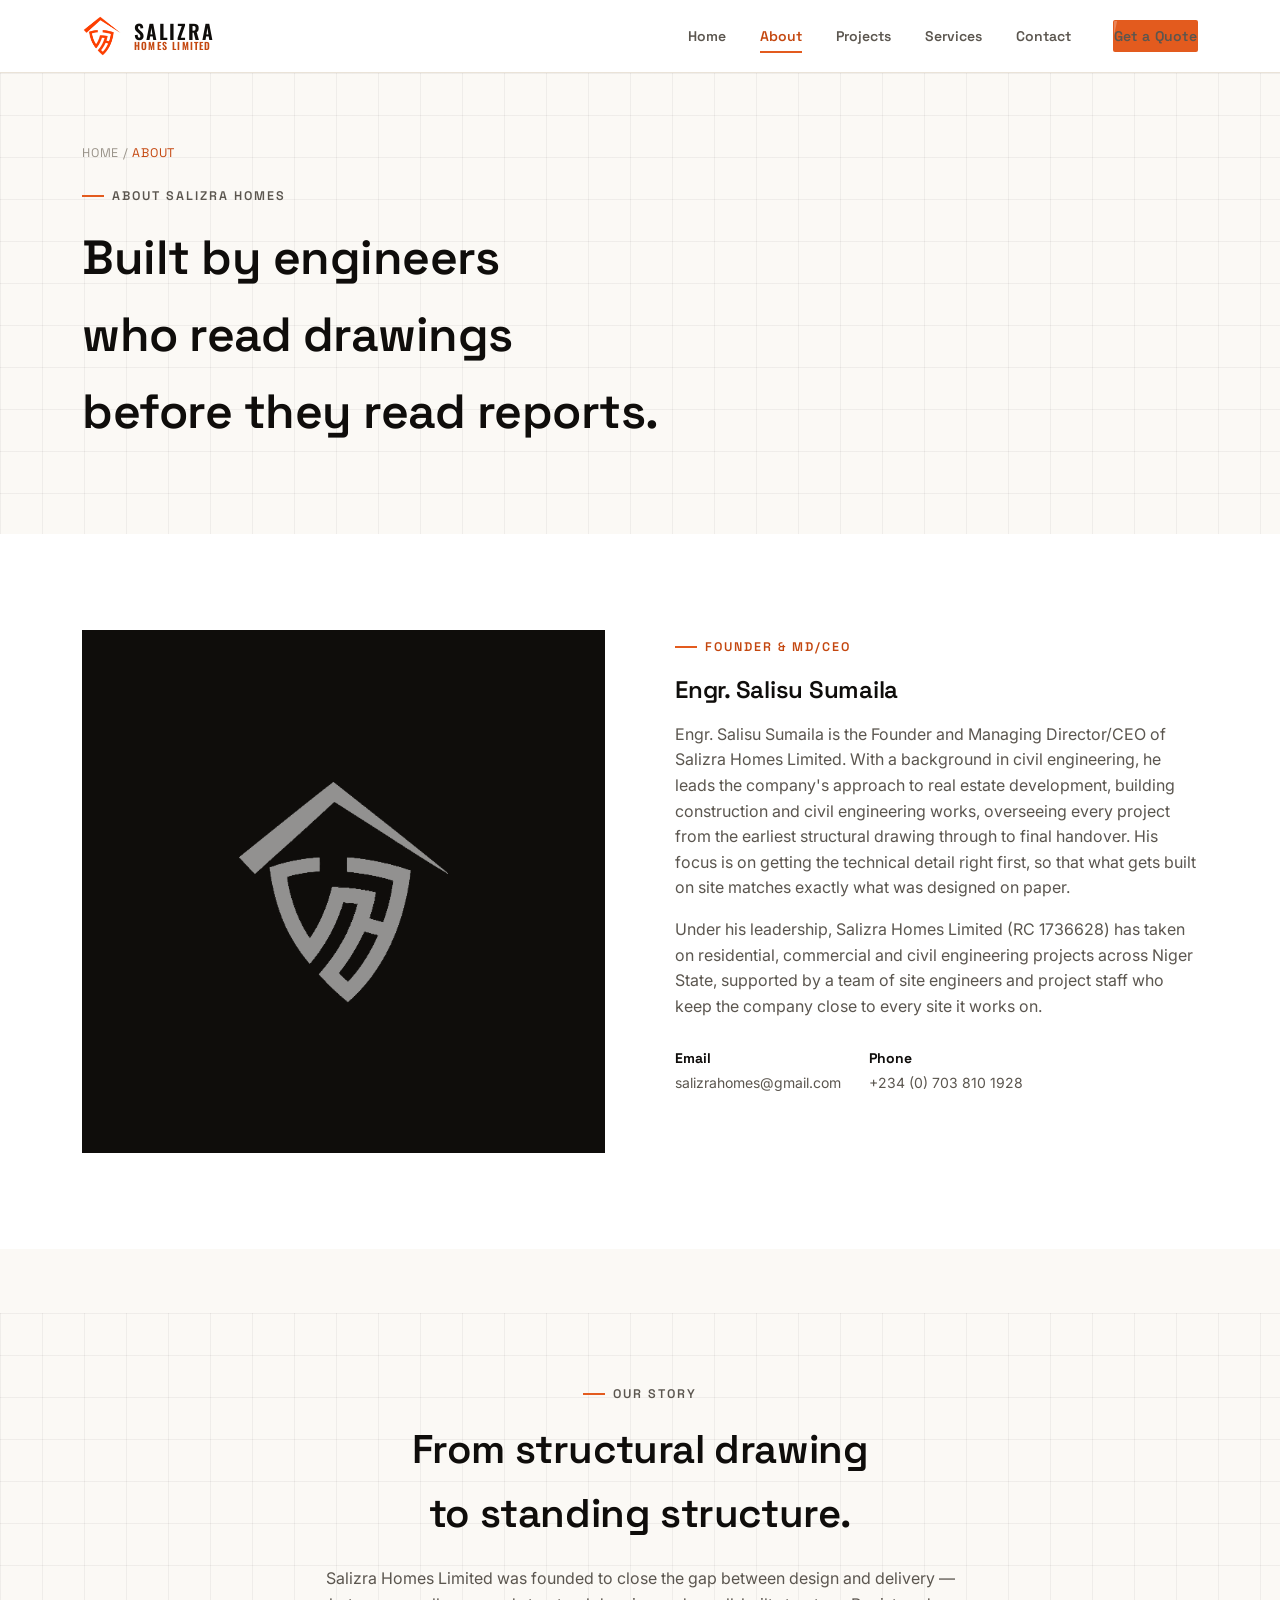
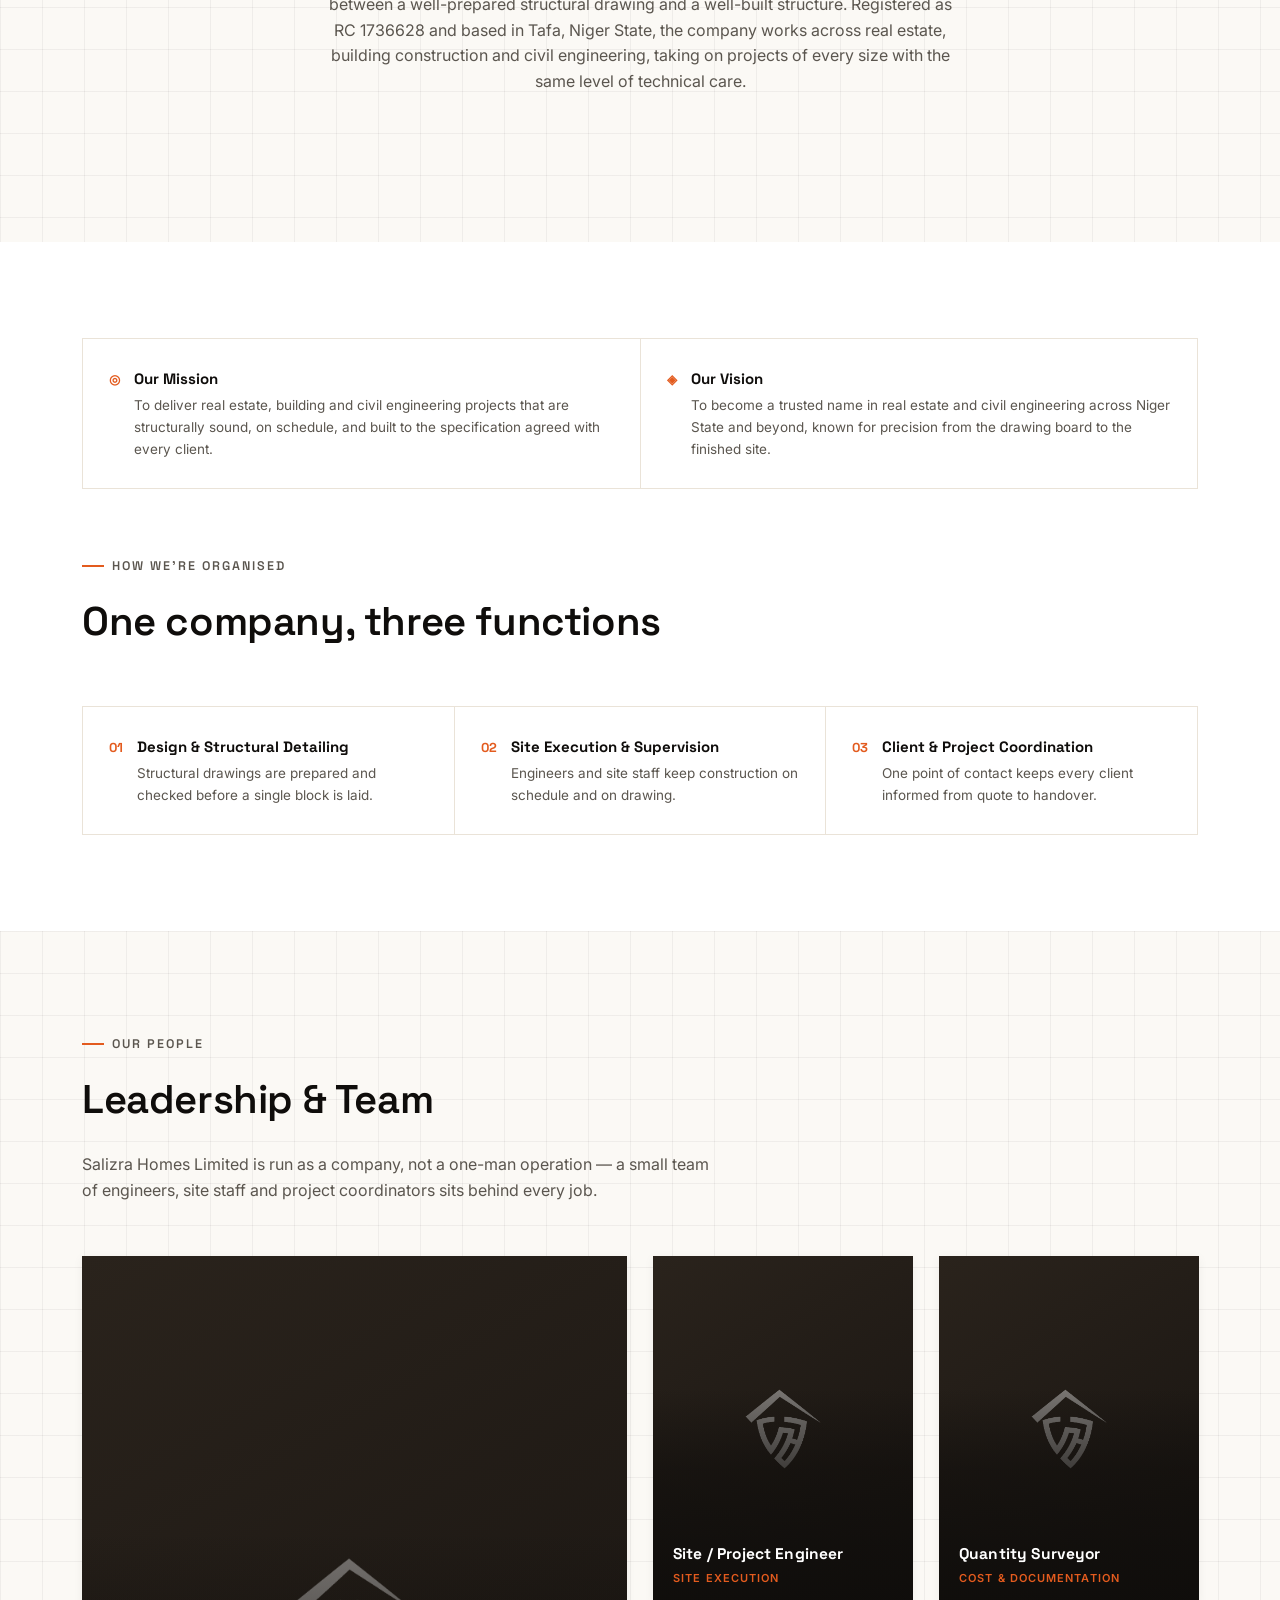
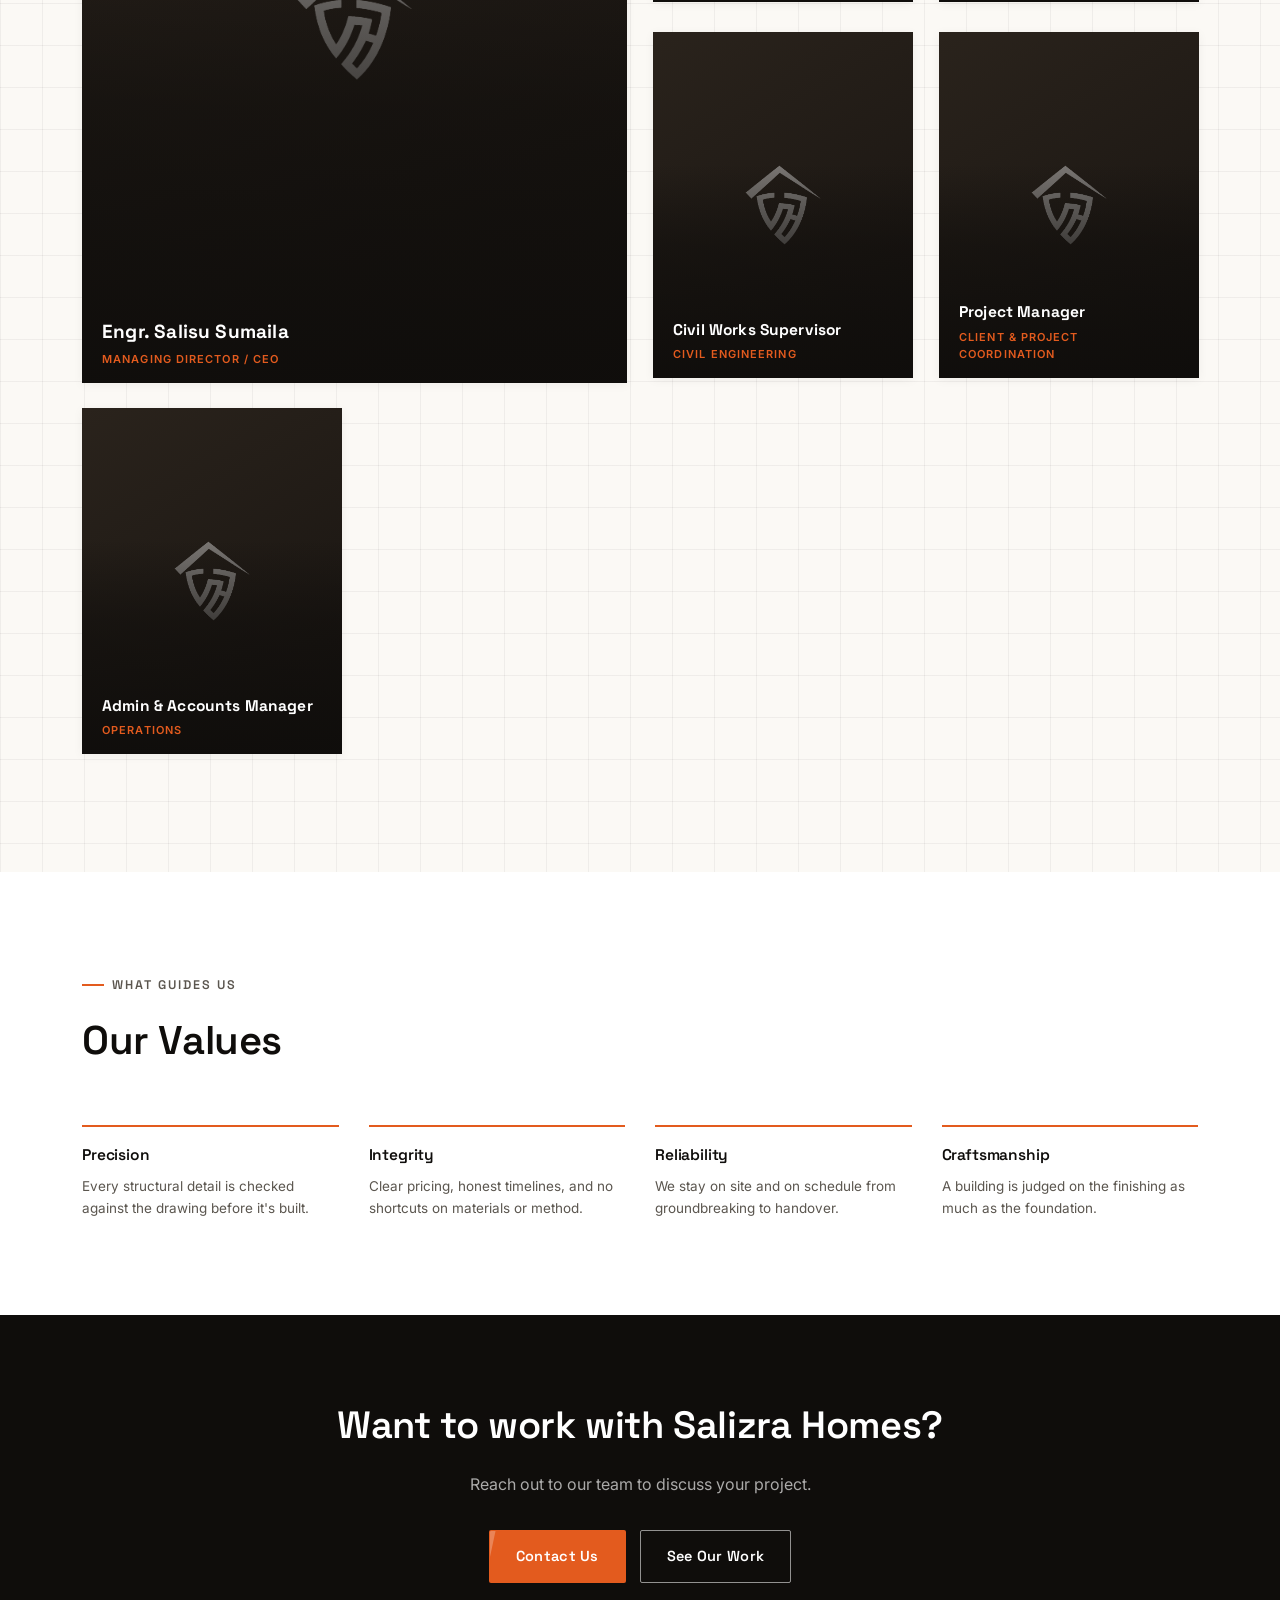
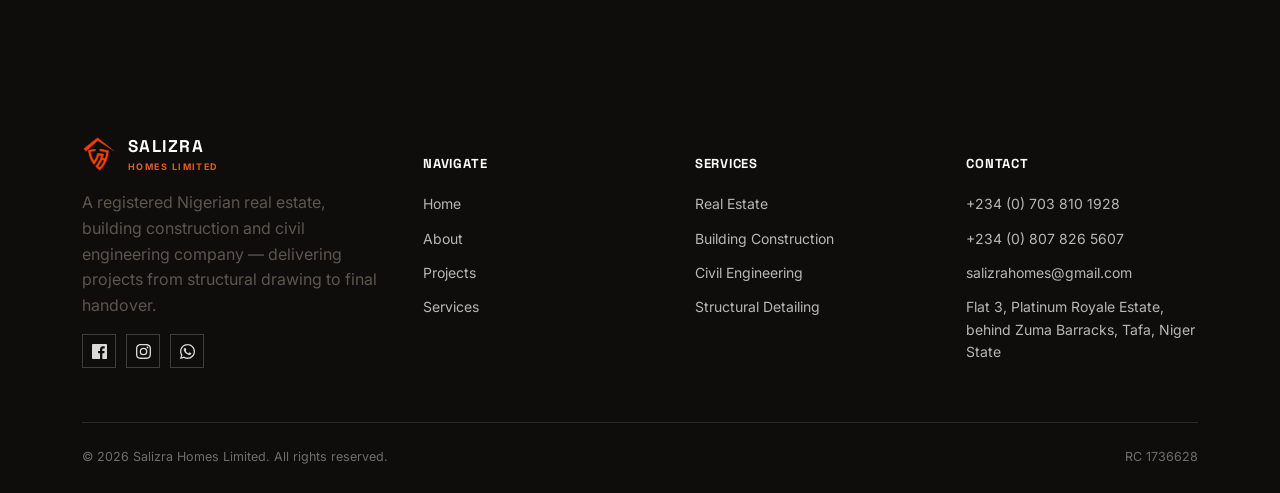
==== commit debe990b: "Match website typography to logo" ====
--- a/about.html
+++ b/about.html
@@ -6,7 +6,7 @@
 <title>About Us — Salizra Homes Limited</title>
 <meta name="description" content="Meet the leadership and team behind Salizra Homes Limited, and learn the company's story, mission and values.">
 <link rel="preconnect" href="https://fonts.googleapis.com">
-<link href="https://fonts.googleapis.com/css2?family=Space+Grotesk:wght@500;600;700&family=Inter:wght@400;500;600&display=swap" rel="stylesheet">
+<link href="https://fonts.googleapis.com/css2?family=Inter:wght@400;500;600&family=Oswald:wght@500;600&family=Space+Grotesk:wght@500;600;700&display=swap" rel="stylesheet">
 <link rel="stylesheet" href="css/style.css">
 <link rel="icon" type="image/png" sizes="32x32" href="images/logo/favicon-32.png">
 <link rel="icon" type="image/png" sizes="16x16" href="images/logo/favicon-16.png">
--- a/css/style.css
+++ b/css/style.css
@@ -22,6 +22,7 @@
 
   --font-display: 'Space Grotesk', 'Segoe UI', sans-serif;
   --font-body:    'Inter', 'Segoe UI', sans-serif;
+  --font-logo:    'Oswald', 'Arial Narrow', sans-serif;
 
   --container: 1180px;
   --radius: 2px;
@@ -141,19 +142,19 @@
   gap: 12px;
 }
 .brand-mark { width: 40px; height: 40px; flex-shrink: 0; }
-.brand-word { font-family: var(--font-display); line-height: 1.05; }
+.brand-word { font-family: var(--font-logo); line-height: 1; }
 .brand-word b {
   display: block;
-  font-size: 18px;
-  font-weight: 700;
-  letter-spacing: .04em;
+  font-size: 20px;
+  font-weight: 600;
+  letter-spacing: .09em;
   color: var(--black);
 }
 .brand-word span {
   display: block;
-  font-size: 9.5px;
-  font-weight: 600;
-  letter-spacing: .18em;
+  font-size: 10px;
+  font-weight: 600;
+  letter-spacing: .12em;
   color: var(--orange-deep);
   text-transform: uppercase;
 }
@@ -383,6 +384,9 @@
   gap: 64px;
   align-items: center;
 }
+@media (max-width: 860px) {
+  .about-teaser { grid-template-columns: 1fr; gap: 40px; }
+}
 .founder-card {
   background: var(--paper);
   border: 1px solid var(--line);
--- a/css/enhance.css
+++ b/css/enhance.css
@@ -106,18 +106,18 @@
 }
 
 .preloader-word {
-  font-family: var(--font-display);
+  font-family: var(--font-logo);
   color: var(--white);
-  font-size: 13px;
-  letter-spacing: .32em;
-  font-weight: 700;
+  font-size: 16px;
+  letter-spacing: .14em;
+  font-weight: 600;
   text-align: center;
   animation: wordPulse 1.9s ease-in-out infinite;
 }
 .preloader-word span {
   display: block;
-  font-size: 9px;
-  letter-spacing: .26em;
+  font-size: 11px;
+  letter-spacing: .12em;
   color: var(--orange);
   font-weight: 600;
   margin-top: 5px;
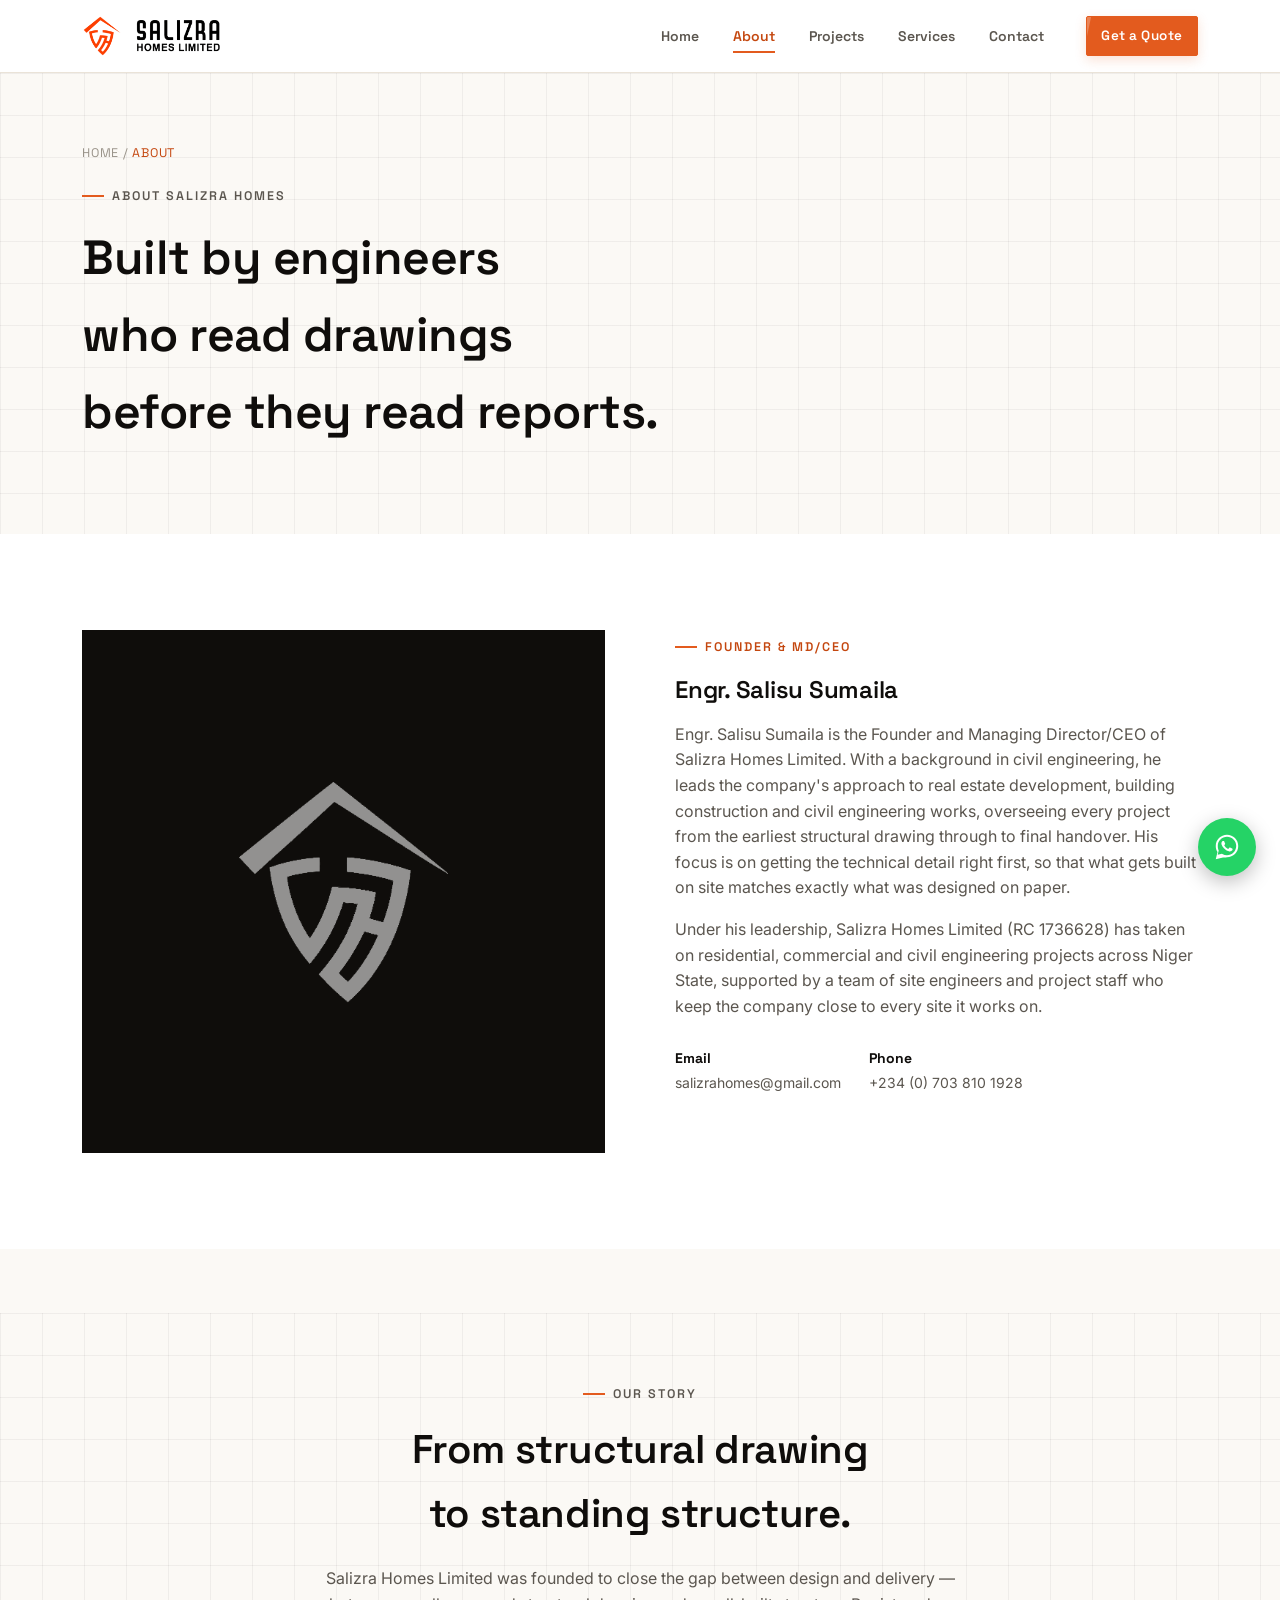
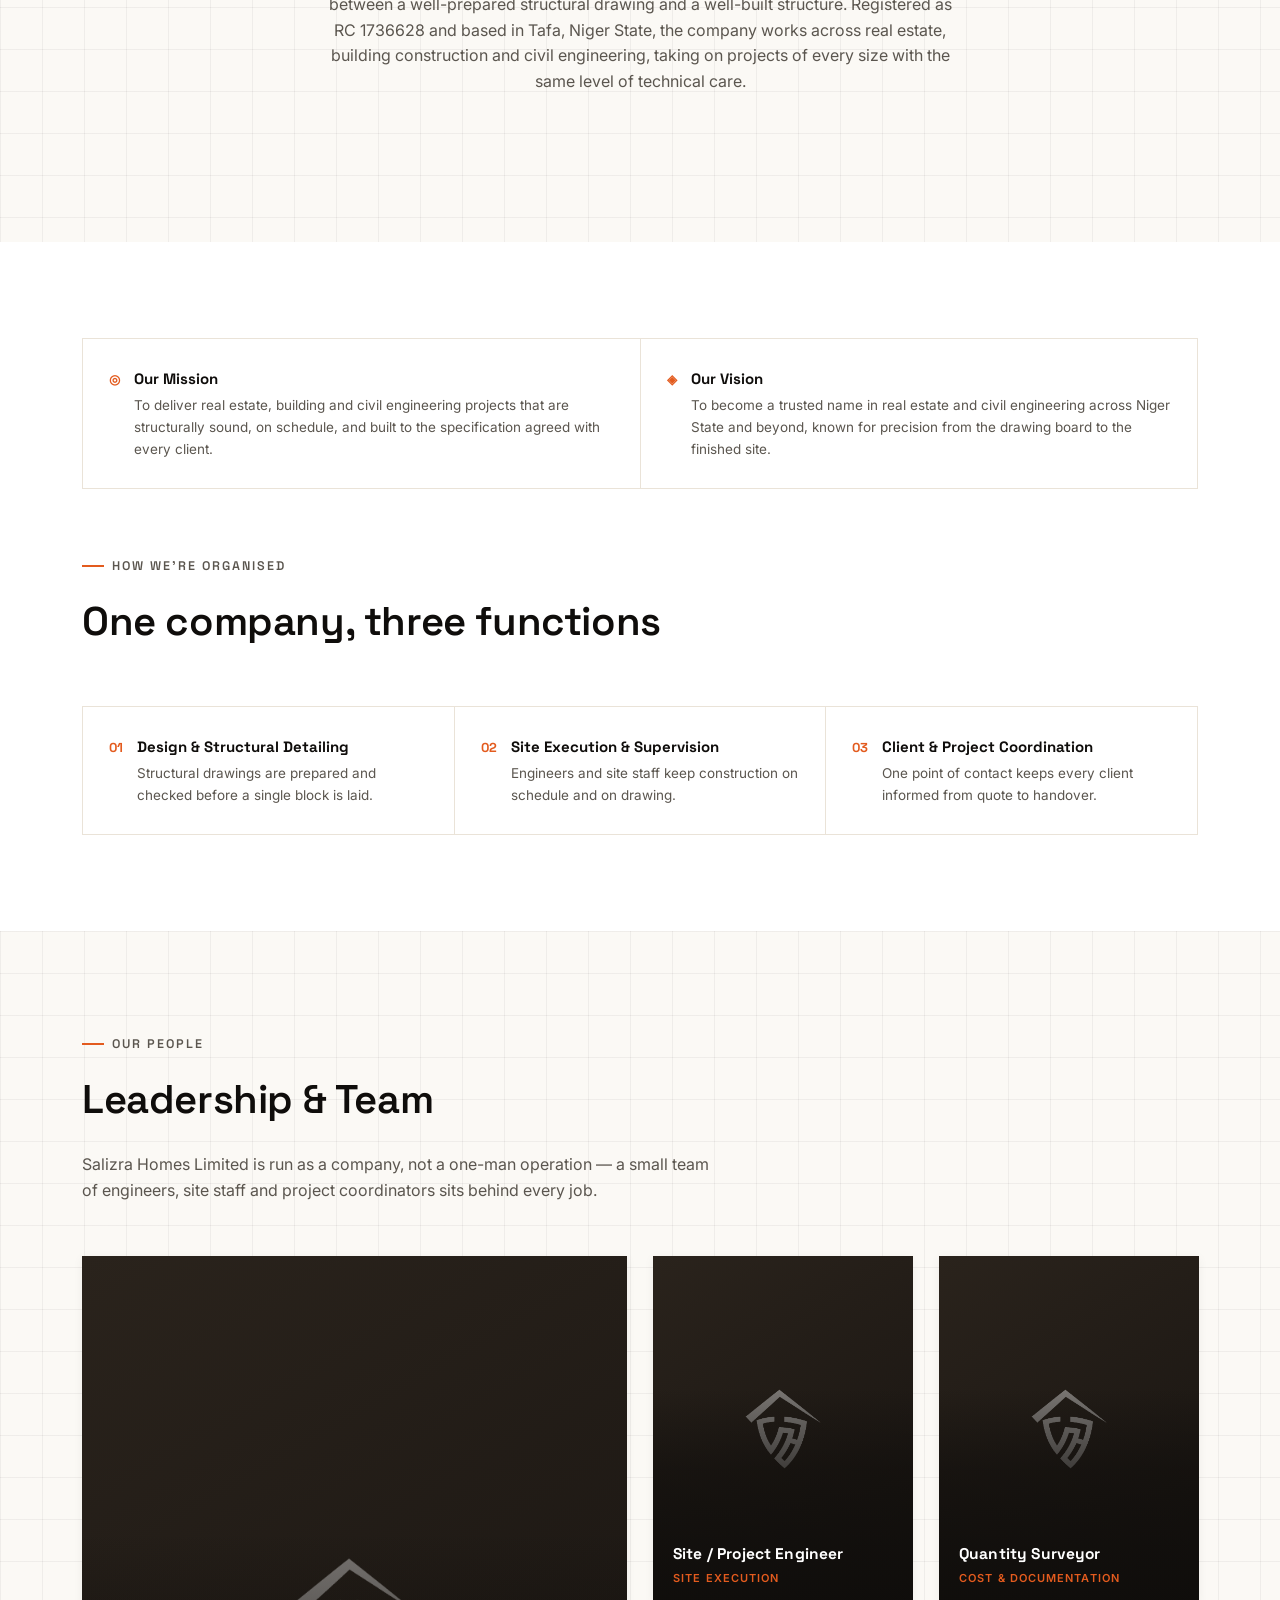
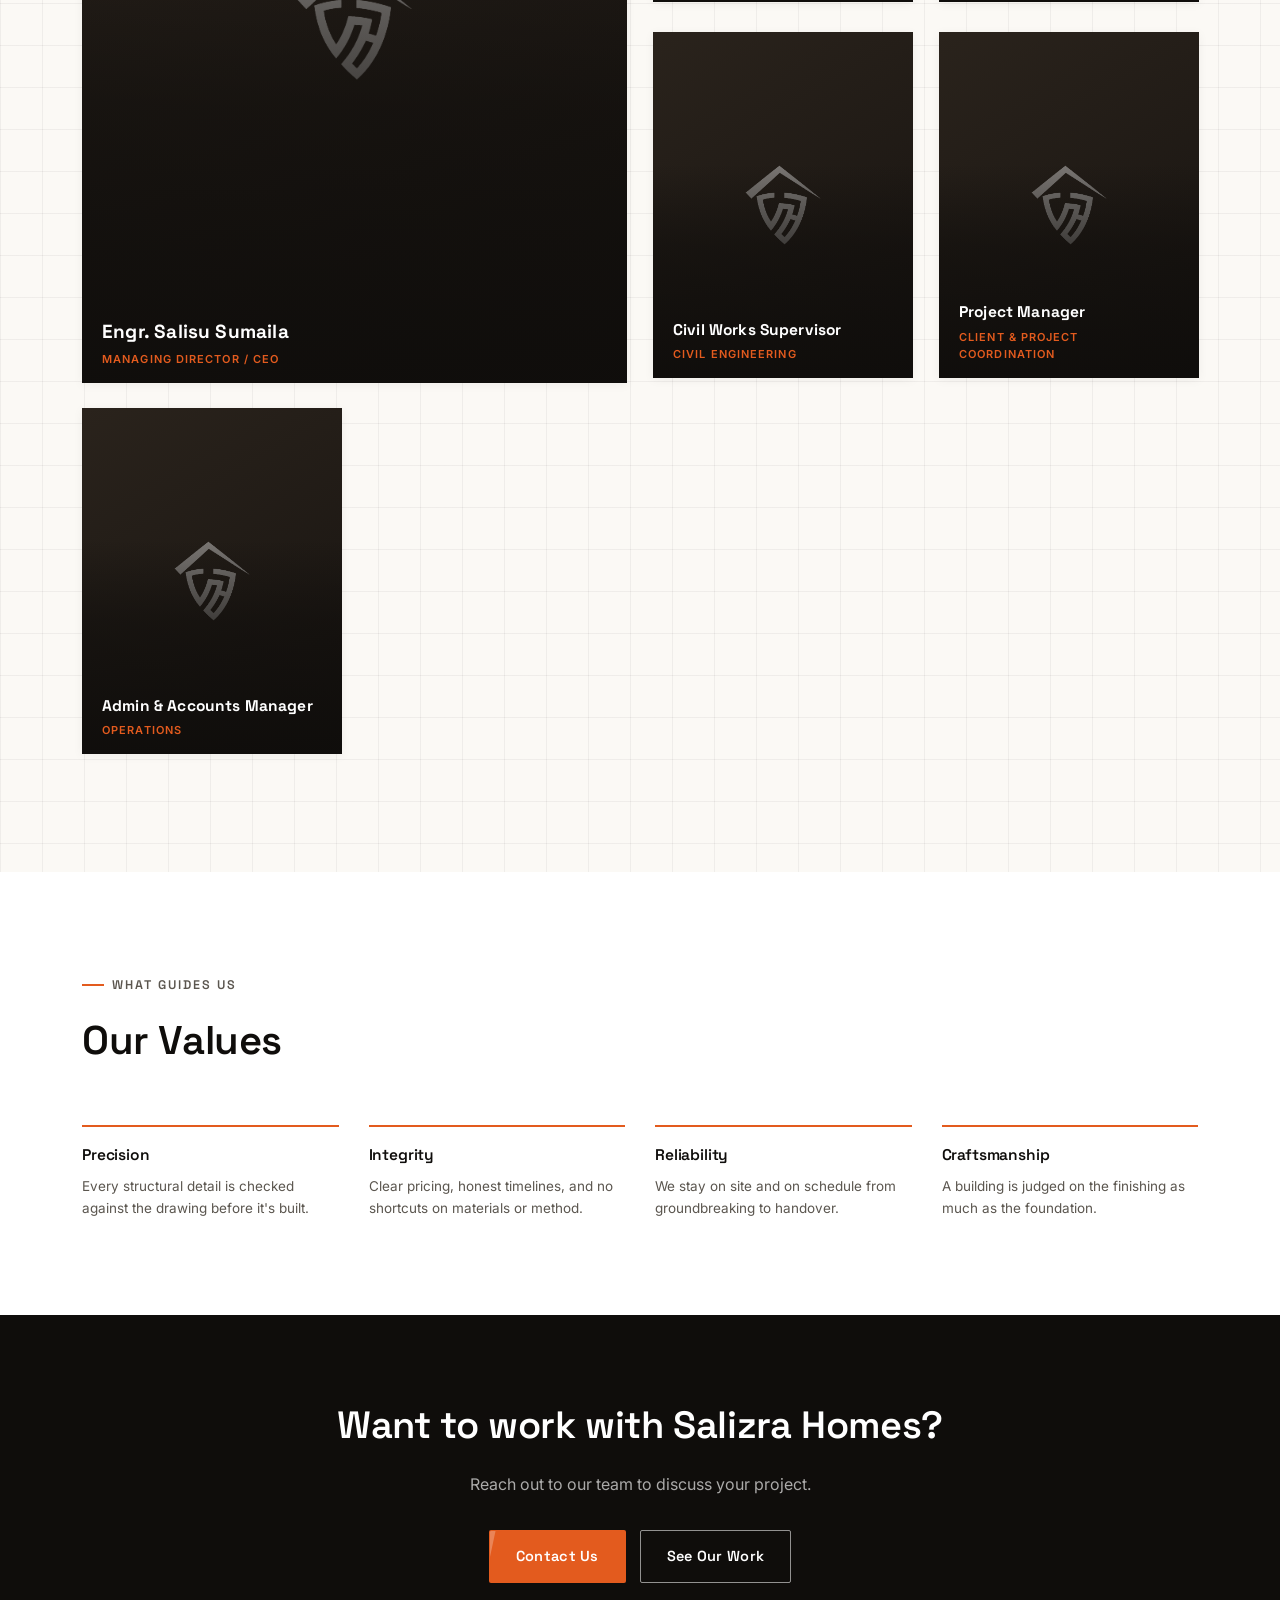
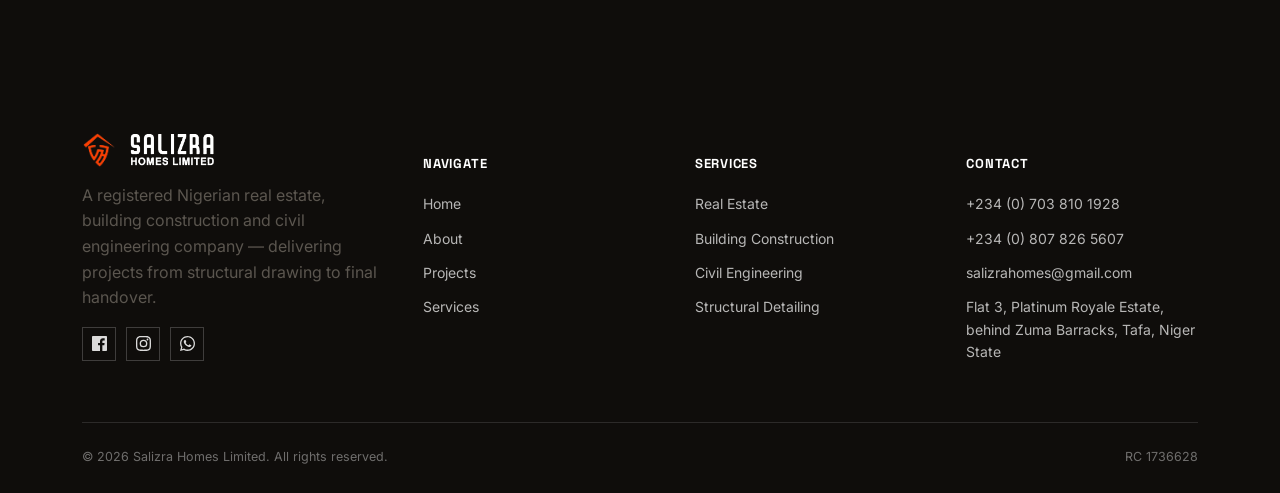
==== commit ca57dfc5: "Embed Salizra homepage additions" ====
--- a/about.html
+++ b/about.html
@@ -14,6 +14,7 @@
 <link rel="icon" type="image/png" sizes="192x192" href="images/logo/favicon-192.png">
 <link rel="shortcut icon" href="favicon.ico">
 <link rel="stylesheet" href="css/enhance.css">
+<link rel="stylesheet" href="salizra-additions/whatsapp-button/whatsapp-button.css">
 </head>
 <body>
 <!-- ============ PRELOADER ============ -->
@@ -340,6 +341,18 @@
     </div>
   </div>
 </footer>
+<a
+  href="https://wa.me/2347038101928?text=Hi%20Salizra%20Homes%2C%20I%27d%20like%20to%20ask%20about%20a%20project."
+  class="wa-float"
+  target="_blank"
+  rel="noopener noreferrer"
+  aria-label="Chat with Salizra Homes on WhatsApp"
+>
+  <span class="wa-tooltip">Chat with us</span>
+  <svg viewBox="0 0 32 32" xmlns="http://www.w3.org/2000/svg" aria-hidden="true">
+    <path d="M16.001 3C9.373 3 4 8.373 4 15c0 2.362.687 4.564 1.874 6.417L4 29l7.771-1.84A11.94 11.94 0 0 0 16.001 27C22.628 27 28 21.627 28 15S22.628 3 16.001 3zm0 21.818a9.77 9.77 0 0 1-4.98-1.362l-.357-.212-4.61 1.092 1.127-4.494-.233-.368A9.78 9.78 0 0 1 6.18 15c0-5.417 4.404-9.818 9.82-9.818 5.417 0 9.818 4.401 9.818 9.818 0 5.417-4.401 9.818-9.818 9.818zm5.377-7.343c-.294-.147-1.744-.86-2.014-.958-.27-.098-.467-.147-.663.147-.196.294-.76.958-.932 1.155-.172.196-.343.221-.637.074-.294-.147-1.242-.458-2.365-1.461-.874-.78-1.464-1.744-1.636-2.038-.172-.294-.018-.453.129-.6.132-.132.294-.343.441-.514.147-.172.196-.294.294-.49.098-.196.049-.368-.025-.514-.074-.147-.663-1.6-.909-2.192-.239-.575-.483-.497-.663-.506l-.564-.01c-.196 0-.514.074-.784.368-.27.294-1.03 1.007-1.03 2.454s1.055 2.846 1.202 3.043c.147.196 2.077 3.171 5.032 4.446.703.303 1.251.484 1.679.62.706.224 1.348.192 1.856.117.566-.085 1.744-.713 1.99-1.402.246-.69.246-1.28.172-1.402-.074-.123-.27-.196-.564-.343z"/>
+  </svg>
+</a>
 <script src="js/main.js"></script>
 </body>
 </html>
--- a/css/style.css
+++ b/css/style.css
@@ -24,6 +24,11 @@
   --font-body:    'Inter', 'Segoe UI', sans-serif;
   --font-logo:    'Oswald', 'Arial Narrow', sans-serif;
 
+  --logo-mark-size: 40px;
+  --logo-word-width: 90px;
+  --logo-word-height: 32px;
+  --logo-word-offset: -91px;
+
   --container: 1180px;
   --radius: 2px;
 }
@@ -141,23 +146,15 @@
   align-items: center;
   gap: 12px;
 }
-.brand-mark { width: 40px; height: 40px; flex-shrink: 0; }
-.brand-word { font-family: var(--font-logo); line-height: 1; }
-.brand-word b {
-  display: block;
-  font-size: 20px;
-  font-weight: 600;
-  letter-spacing: .09em;
-  color: var(--black);
-}
-.brand-word span {
-  display: block;
-  font-size: 10px;
-  font-weight: 600;
-  letter-spacing: .12em;
-  color: var(--orange-deep);
-  text-transform: uppercase;
-}
+.brand-mark { width: var(--logo-mark-size); height: var(--logo-mark-size); flex-shrink: 0; }
+.brand-word {
+  width: var(--logo-word-width);
+  height: var(--logo-word-height);
+  flex-shrink: 0;
+  background: url('../images/logo/salizra-logo-full.png') center var(--logo-word-offset) / var(--logo-word-width) auto no-repeat;
+  font-size: 0;
+}
+.brand-word b, .brand-word span { display: none; }
 
 .nav-links {
   display: flex;
@@ -177,6 +174,19 @@
 }
 .nav-links a:hover { color: var(--ink); }
 .nav-links a.active { color: var(--orange-deep); }
+.nav-links a.btn-primary {
+  color: var(--white);
+  padding: 11px 18px;
+  border-color: var(--orange);
+  letter-spacing: .04em;
+  box-shadow: 0 4px 12px rgba(227,91,30,.18);
+}
+.nav-links a.btn-primary:hover {
+  color: var(--white);
+  background: var(--orange-deep);
+  border-color: var(--orange-deep);
+  box-shadow: 0 7px 16px rgba(227,91,30,.24);
+}
 .nav-links a.active::after {
   content: '';
   position: absolute;
@@ -186,6 +196,16 @@
 }
 .nav-cta { margin-left: 8px; }
 .nav-toggle { display: none; }
+
+@media (min-width: 901px) {
+  .nav-cta a.btn-primary {
+    min-width: 108px;
+    height: 40px;
+    justify-content: center;
+    padding: 8px 14px;
+    font-size: 13.5px;
+  }
+}
 
 @media (max-width: 900px) {
   .nav-toggle {
@@ -225,6 +245,7 @@
   .nav-links li { width: 100%; }
   .nav-links a { display: block; padding: 16px 32px; border-top: 1px solid var(--line); }
   .nav-cta { margin: 16px 32px 20px; }
+  .nav-cta a.btn-primary { width: 100%; justify-content: center; }
 }
 
 /* =========================================================
@@ -252,12 +273,49 @@
   position: relative;
   padding: 120px 0 100px;
   overflow: hidden;
+  background: var(--black);
+  color: var(--white);
+}
+.hero-background {
+  position: absolute;
+  inset: 0;
+  background: url('../images/background images for homepage/morning.jpg') center / cover no-repeat;
+  filter: saturate(.82) blur(1px);
+  transform: scale(1.02);
+  transition: opacity .8s ease;
+}
+.hero-background-current { opacity: 1; }
+.hero-background-next { opacity: 0; }
+.hero-background::after {
+  content: '';
+  position: absolute;
+  inset: 0;
+  background: linear-gradient(90deg, rgba(15,13,11,.84) 0%, rgba(15,13,11,.64) 46%, rgba(15,13,11,.28) 100%);
 }
 .hero-grid {
-  display: grid;
-  grid-template-columns: 1.15fr .85fr;
-  gap: 60px;
-  align-items: center;
+  position: relative;
+  z-index: 1;
+  display: block;
+  max-width: 760px;
+}
+.hero-grid > div:first-child {
+  max-width: 700px;
+}
+.hero h1, .hero h1 em { color: var(--white); }
+.hero h1 em { color: #FFB98A; }
+.hero-lede {
+  color: rgba(255,255,255,.92);
+  text-shadow: 0 1px 8px rgba(15,13,11,.45);
+}
+.hero .btn-outline {
+  color: var(--white);
+  border-color: rgba(255,255,255,.78);
+}
+.hero .btn-outline:hover { color: var(--white); border-color: var(--orange); }
+.hero .tag {
+  background: rgba(255,255,255,.12);
+  border-color: rgba(255,255,255,.28);
+  color: var(--white);
 }
 .hero h1 {
   font-size: clamp(38px, 5.4vw, 64px);
@@ -286,32 +344,27 @@
   background: var(--white);
   color: var(--ink-soft);
 }
-
-.hero-mark-wrap {
-  position: relative;
-  display: flex;
-  align-items: center;
-  justify-content: center;
-}
-.hero-mark {
-  width: min(360px, 100%);
-  height: auto;
-}
-.hero-mark-plate {
-  position: relative;
-  background: var(--black);
-  padding: 50px;
-  display: flex;
-  align-items: center;
-  justify-content: center;
-}
-.hero-mark-plate::before {
-  content: '';
-  position: absolute; inset: 14px;
-  border: 1px solid rgba(255,255,255,.14);
-}
+.hero .hero-lede {
+  color: rgba(255,255,255,.92);
+  text-shadow: 0 1px 8px rgba(15,13,11,.45);
+}
+.hero .tag {
+  background: rgba(255,255,255,.12);
+  border-color: rgba(255,255,255,.28);
+  color: var(--white);
+}
+
 .corner-ticks::before, .corner-ticks::after,
 .corner-ticks .tick-br, .corner-ticks .tick-bl { }
+
+@media (max-width: 900px) {
+  .hero-grid { max-width: 700px; }
+}
+
+@media (max-width: 560px) {
+  .hero { padding: 82px 0 72px; }
+  .hero-background::after { background: rgba(15,13,11,.7); }
+}
 
 /* =========================================================
    CHEVRON DIVIDER — echoes the roofline in the logo
@@ -807,8 +860,14 @@
   border-bottom: 1px solid rgba(255,255,255,.12);
 }
 .footer-brand { display: flex; gap: 12px; align-items: center; margin-bottom: 16px; }
-.footer-brand b { font-family: var(--font-display); color: var(--white); font-size: 17px; }
-.footer-brand span { display: block; font-size: 9px; letter-spacing: .16em; color: var(--orange); text-transform: uppercase; font-weight: 700;}
+.footer-brand > span {
+  width: var(--logo-word-width);
+  height: var(--logo-word-height);
+  flex-shrink: 0;
+  background: url('../images/logo/salizra-logo-full-white.png') center var(--logo-word-offset) / var(--logo-word-width) auto no-repeat;
+  font-size: 0;
+}
+.footer-brand > span b, .footer-brand > span > span { display: none; }
 .footer-col h5 {
   font-family: var(--font-display);
   color: var(--white);
--- a/css/enhance.css
+++ b/css/enhance.css
@@ -106,21 +106,16 @@
 }
 
 .preloader-word {
-  font-family: var(--font-logo);
+  width: 125px;
+  height: 47px;
+  background: url('../images/logo/salizra-logo-full-white.png') center -126px / 125px auto no-repeat;
   color: var(--white);
-  font-size: 16px;
-  letter-spacing: .14em;
-  font-weight: 600;
+  font-size: 0;
   text-align: center;
   animation: wordPulse 1.9s ease-in-out infinite;
 }
 .preloader-word span {
-  display: block;
-  font-size: 11px;
-  letter-spacing: .12em;
-  color: var(--orange);
-  font-weight: 600;
-  margin-top: 5px;
+  display: none;
 }
 @keyframes wordPulse { 0%,100% { opacity: .5; } 50% { opacity: 1; } }
 
--- a/salizra-additions/whatsapp-button/whatsapp-button.css
+++ b/salizra-additions/whatsapp-button/whatsapp-button.css
@@ -0,0 +1,70 @@
+/* ===== Floating WhatsApp Button =====
+   Sits on every page, bottom-right, above all content.
+   Adjust --wa-color to match your brand accent if you want it less "WhatsApp green".
+*/
+
+:root {
+  --wa-color: #25D366;
+  --wa-color-dark: #1EBE5A;
+}
+
+.wa-float {
+  position: fixed;
+  bottom: 24px;
+  right: 24px;
+  z-index: 9999;
+  display: flex;
+  align-items: center;
+  justify-content: center;
+  width: 58px;
+  height: 58px;
+  border-radius: 50%;
+  background: var(--wa-color);
+  box-shadow: 0 6px 20px rgba(0, 0, 0, 0.25);
+  transition: transform 0.2s ease, box-shadow 0.2s ease, background 0.2s ease;
+  text-decoration: none;
+}
+
+.wa-float:hover {
+  background: var(--wa-color-dark);
+  transform: translateY(-3px);
+  box-shadow: 0 10px 24px rgba(0, 0, 0, 0.3);
+}
+
+.wa-float svg {
+  width: 30px;
+  height: 30px;
+  fill: #ffffff;
+}
+
+/* Small "message us" tooltip that appears on hover (desktop only) */
+.wa-float .wa-tooltip {
+  position: absolute;
+  right: 68px;
+  background: #111827;
+  color: #ffffff;
+  font-family: inherit;
+  font-size: 13px;
+  padding: 6px 12px;
+  border-radius: 6px;
+  white-space: nowrap;
+  opacity: 0;
+  pointer-events: none;
+  transition: opacity 0.2s ease;
+}
+
+.wa-float:hover .wa-tooltip {
+  opacity: 1;
+}
+
+@media (max-width: 640px) {
+  .wa-float {
+    bottom: 16px;
+    right: 16px;
+    width: 52px;
+    height: 52px;
+  }
+  .wa-float .wa-tooltip {
+    display: none; /* skip tooltip on mobile, thumb already knows what it is */
+  }
+}
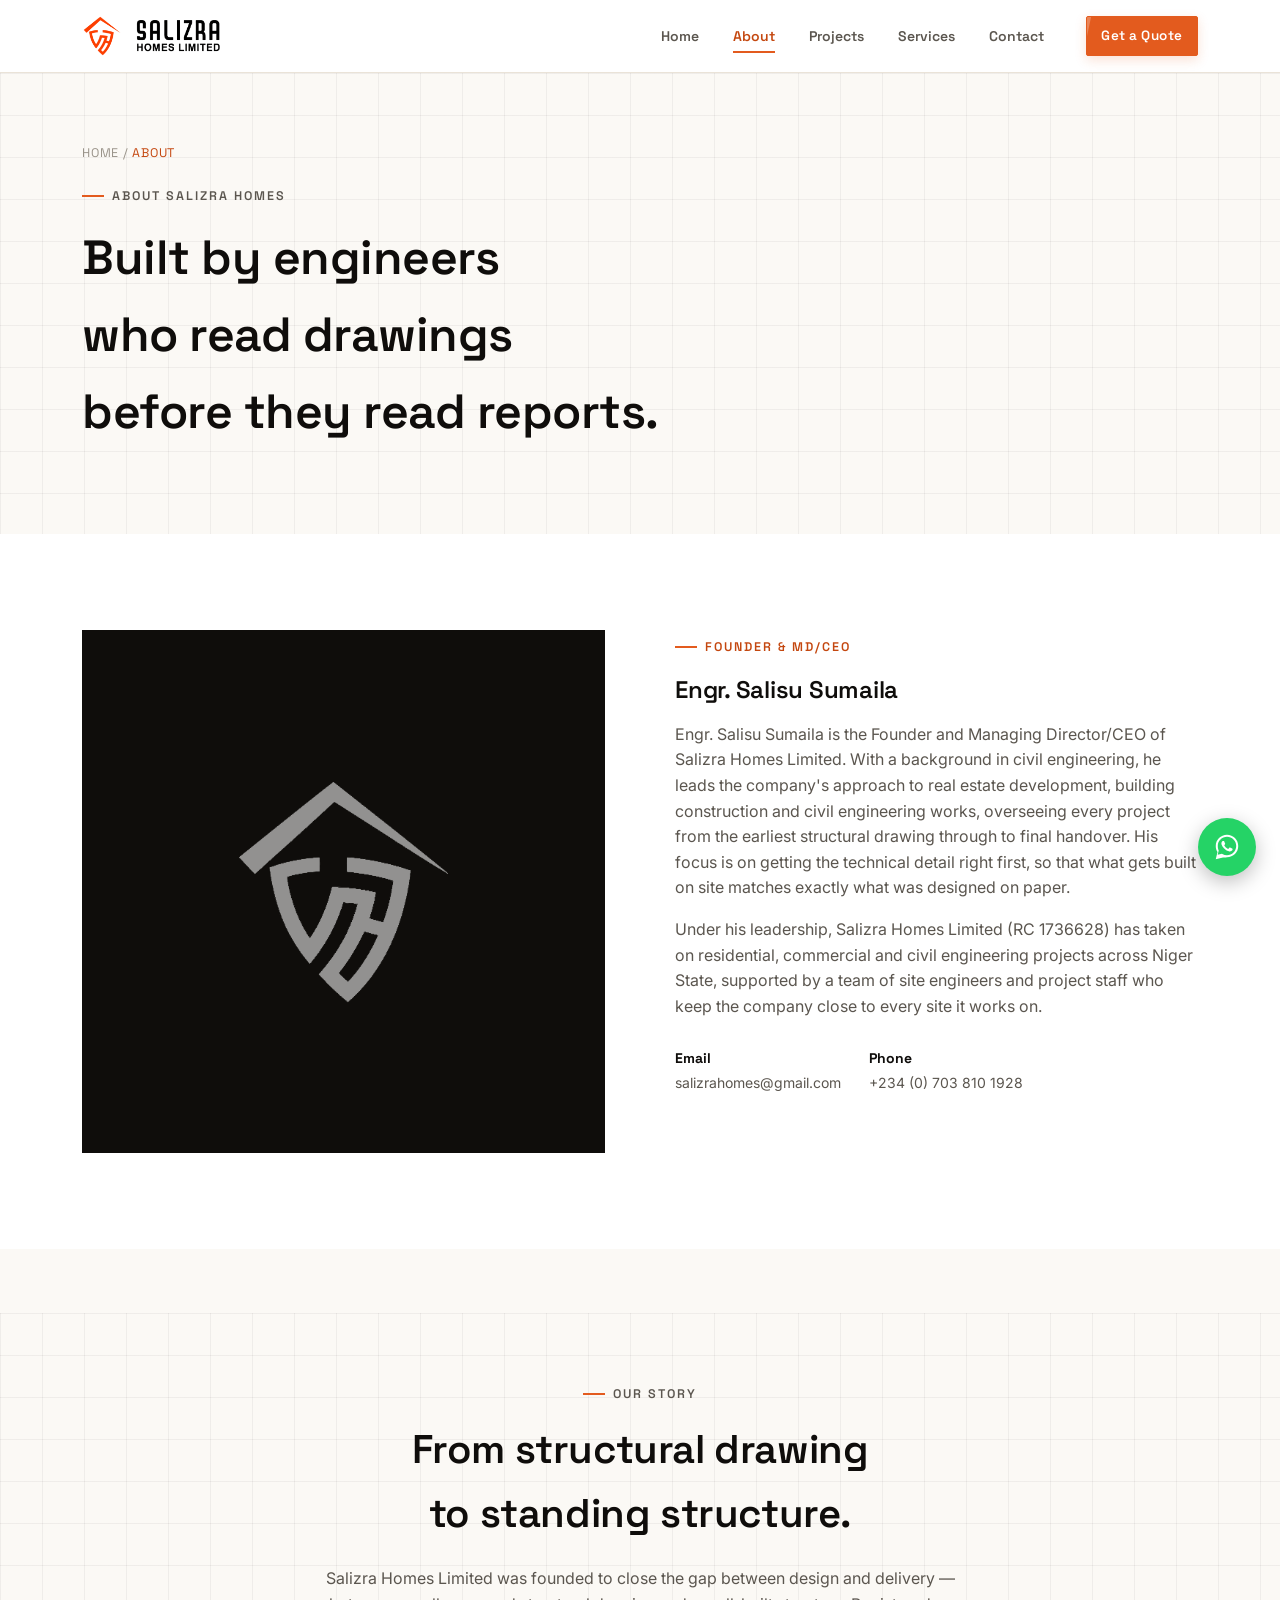
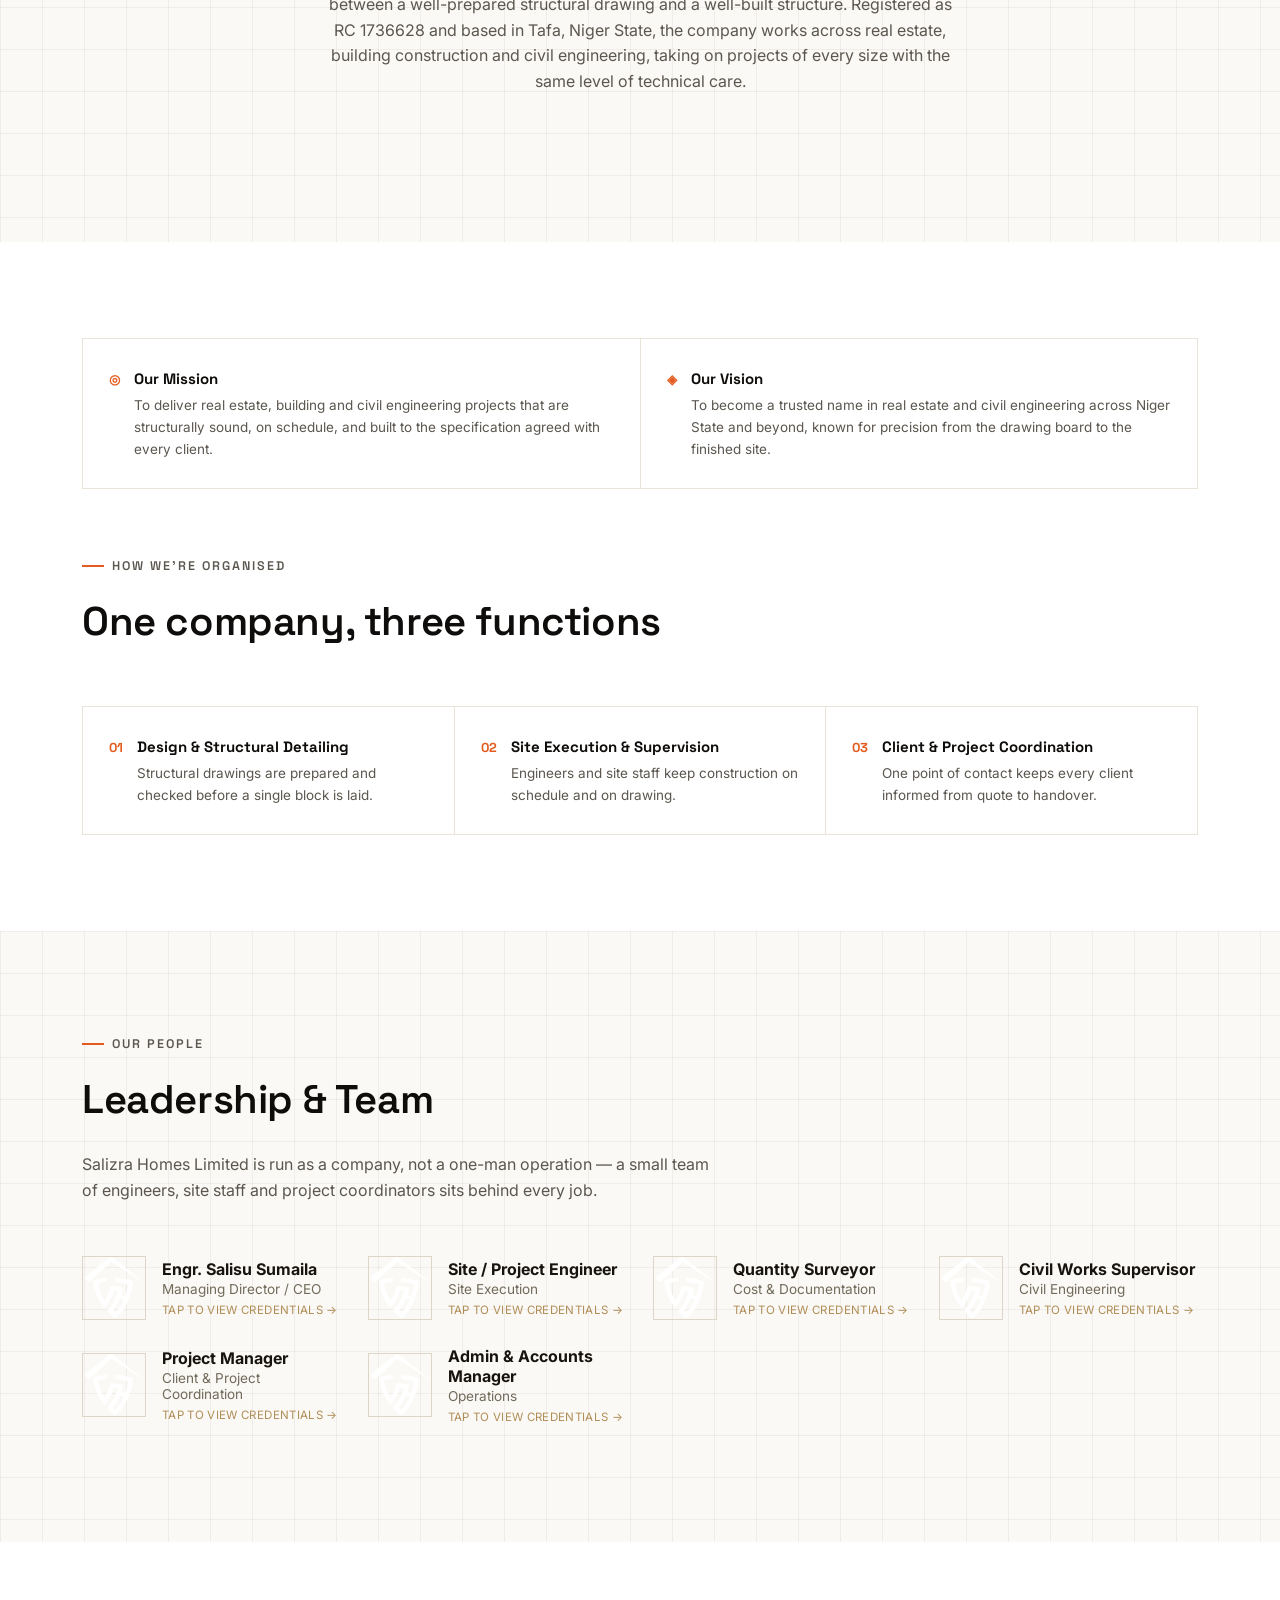
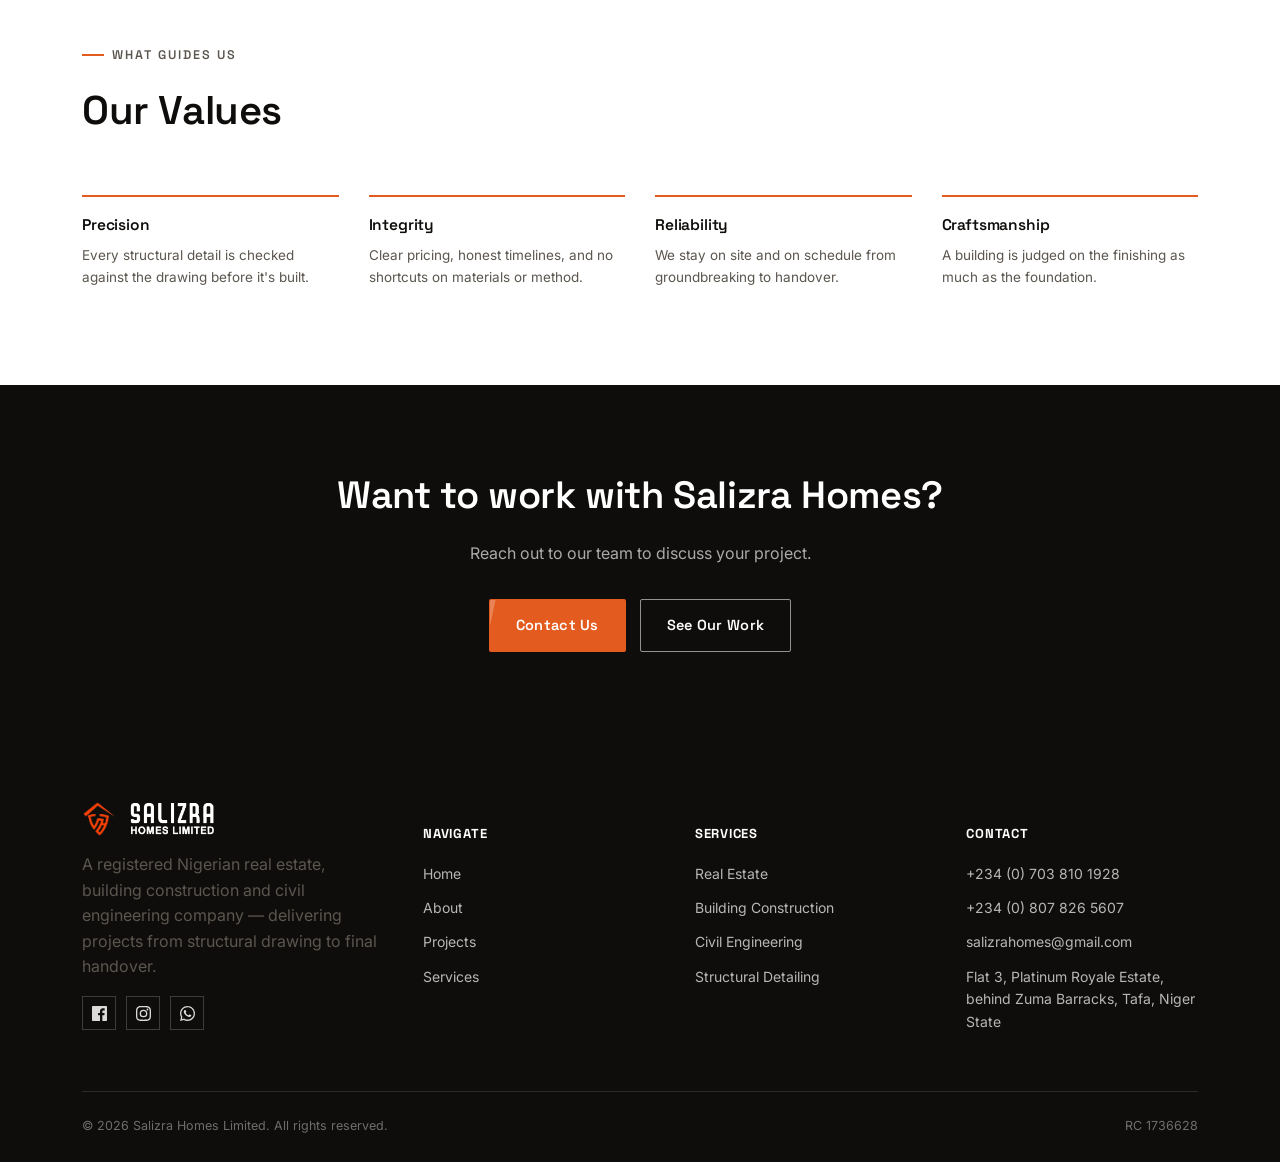
==== commit 09f59861: "Embed team credentials panel" ====
--- a/about.html
+++ b/about.html
@@ -14,6 +14,7 @@
 <link rel="icon" type="image/png" sizes="192x192" href="images/logo/favicon-192.png">
 <link rel="shortcut icon" href="favicon.ico">
 <link rel="stylesheet" href="css/enhance.css">
+<link rel="stylesheet" href="team-credentials/team-credentials.css">
 <link rel="stylesheet" href="salizra-additions/whatsapp-button/whatsapp-button.css">
 </head>
 <body>
@@ -162,92 +163,223 @@
       <p style="font-size:16px;">Salizra Homes Limited is run as a company, not a one-man operation — a small team of engineers, site staff and project coordinators sits behind every job.</p>
     </div>
     <div class="team-grid">
-      <!-- EDIT: replace with a real portrait of Engr. Salisu Sumaila -->
-      <div class="team-card founder reveal">
-        <div class="team-photo"><img src="images/logo/salizra-icon-white.png" alt="" class="watermark"></div>
-        <div class="team-ring"></div>
-        <span class="team-tag">Founder</span>
-        <div class="team-social">
-          <a href="mailto:salizrahomes@gmail.com" aria-label="Email"><svg viewBox="0 0 24 24" fill="none" stroke="currentColor" stroke-width="2" stroke-linecap="round" stroke-linejoin="round"><path d="M4 4h16v16H4z" opacity="0"/><path d="M22 6l-10 7L2 6"/><rect x="2" y="4" width="20" height="16" rx="2"/></svg></a>
-          <a href="tel:+2347038101928" aria-label="Call"><svg viewBox="0 0 24 24" fill="none" stroke="currentColor" stroke-width="2" stroke-linecap="round" stroke-linejoin="round"><path d="M22 16.92v3a2 2 0 01-2.18 2 19.79 19.79 0 01-8.63-3.07 19.5 19.5 0 01-6-6 19.79 19.79 0 01-3.07-8.67A2 2 0 014.11 2h3a2 2 0 012 1.72c.127.96.361 1.903.7 2.81a2 2 0 01-.45 2.11L8.09 9.91a16 16 0 006 6l1.27-1.27a2 2 0 012.11-.45c.907.339 1.85.573 2.81.7A2 2 0 0122 16.92z"/></svg></a>
-        </div>
-        <div class="team-meta">
-          <b>Engr. Salisu Sumaila</b>
-          <span>Managing Director / CEO</span>
-        </div>
-      </div>
-      <!-- EDIT: replace with a real staff photo, name and title -->
-      <div class="team-card reveal">
-        <div class="team-photo"><img src="images/logo/salizra-icon-white.png" alt="" class="watermark"></div>
-        <div class="team-ring"></div>
-        <span class="team-tag">Team</span>
-        <div class="team-social">
-          <a href="mailto:salizrahomes@gmail.com" aria-label="Email"><svg viewBox="0 0 24 24" fill="none" stroke="currentColor" stroke-width="2" stroke-linecap="round" stroke-linejoin="round"><path d="M4 4h16v16H4z" opacity="0"/><path d="M22 6l-10 7L2 6"/><rect x="2" y="4" width="20" height="16" rx="2"/></svg></a>
-          <a href="tel:+2347038101928" aria-label="Call"><svg viewBox="0 0 24 24" fill="none" stroke="currentColor" stroke-width="2" stroke-linecap="round" stroke-linejoin="round"><path d="M22 16.92v3a2 2 0 01-2.18 2 19.79 19.79 0 01-8.63-3.07 19.5 19.5 0 01-6-6 19.79 19.79 0 01-3.07-8.67A2 2 0 014.11 2h3a2 2 0 012 1.72c.127.96.361 1.903.7 2.81a2 2 0 01-.45 2.11L8.09 9.91a16 16 0 006 6l1.27-1.27a2 2 0 012.11-.45c.907.339 1.85.573 2.81.7A2 2 0 0122 16.92z"/></svg></a>
-        </div>
-        <div class="team-meta">
-          <b>Site / Project Engineer</b>
-          <span>Site Execution</span>
-        </div>
-      </div>
-      <!-- EDIT: replace with a real staff photo, name and title -->
-      <div class="team-card reveal">
-        <div class="team-photo"><img src="images/logo/salizra-icon-white.png" alt="" class="watermark"></div>
-        <div class="team-ring"></div>
-        <span class="team-tag">Team</span>
-        <div class="team-social">
-          <a href="mailto:salizrahomes@gmail.com" aria-label="Email"><svg viewBox="0 0 24 24" fill="none" stroke="currentColor" stroke-width="2" stroke-linecap="round" stroke-linejoin="round"><path d="M4 4h16v16H4z" opacity="0"/><path d="M22 6l-10 7L2 6"/><rect x="2" y="4" width="20" height="16" rx="2"/></svg></a>
-          <a href="tel:+2347038101928" aria-label="Call"><svg viewBox="0 0 24 24" fill="none" stroke="currentColor" stroke-width="2" stroke-linecap="round" stroke-linejoin="round"><path d="M22 16.92v3a2 2 0 01-2.18 2 19.79 19.79 0 01-8.63-3.07 19.5 19.5 0 01-6-6 19.79 19.79 0 01-3.07-8.67A2 2 0 014.11 2h3a2 2 0 012 1.72c.127.96.361 1.903.7 2.81a2 2 0 01-.45 2.11L8.09 9.91a16 16 0 006 6l1.27-1.27a2 2 0 012.11-.45c.907.339 1.85.573 2.81.7A2 2 0 0122 16.92z"/></svg></a>
-        </div>
-        <div class="team-meta">
-          <b>Quantity Surveyor</b>
-          <span>Cost &amp; Documentation</span>
-        </div>
-      </div>
-      <!-- EDIT: replace with a real staff photo, name and title -->
-      <div class="team-card reveal">
-        <div class="team-photo"><img src="images/logo/salizra-icon-white.png" alt="" class="watermark"></div>
-        <div class="team-ring"></div>
-        <span class="team-tag">Team</span>
-        <div class="team-social">
-          <a href="mailto:salizrahomes@gmail.com" aria-label="Email"><svg viewBox="0 0 24 24" fill="none" stroke="currentColor" stroke-width="2" stroke-linecap="round" stroke-linejoin="round"><path d="M4 4h16v16H4z" opacity="0"/><path d="M22 6l-10 7L2 6"/><rect x="2" y="4" width="20" height="16" rx="2"/></svg></a>
-          <a href="tel:+2347038101928" aria-label="Call"><svg viewBox="0 0 24 24" fill="none" stroke="currentColor" stroke-width="2" stroke-linecap="round" stroke-linejoin="round"><path d="M22 16.92v3a2 2 0 01-2.18 2 19.79 19.79 0 01-8.63-3.07 19.5 19.5 0 01-6-6 19.79 19.79 0 01-3.07-8.67A2 2 0 014.11 2h3a2 2 0 012 1.72c.127.96.361 1.903.7 2.81a2 2 0 01-.45 2.11L8.09 9.91a16 16 0 006 6l1.27-1.27a2 2 0 012.11-.45c.907.339 1.85.573 2.81.7A2 2 0 0122 16.92z"/></svg></a>
-        </div>
-        <div class="team-meta">
-          <b>Civil Works Supervisor</b>
-          <span>Civil Engineering</span>
-        </div>
-      </div>
-      <!-- EDIT: replace with a real staff photo, name and title -->
-      <div class="team-card reveal">
-        <div class="team-photo"><img src="images/logo/salizra-icon-white.png" alt="" class="watermark"></div>
-        <div class="team-ring"></div>
-        <span class="team-tag">Team</span>
-        <div class="team-social">
-          <a href="mailto:salizrahomes@gmail.com" aria-label="Email"><svg viewBox="0 0 24 24" fill="none" stroke="currentColor" stroke-width="2" stroke-linecap="round" stroke-linejoin="round"><path d="M4 4h16v16H4z" opacity="0"/><path d="M22 6l-10 7L2 6"/><rect x="2" y="4" width="20" height="16" rx="2"/></svg></a>
-          <a href="tel:+2347038101928" aria-label="Call"><svg viewBox="0 0 24 24" fill="none" stroke="currentColor" stroke-width="2" stroke-linecap="round" stroke-linejoin="round"><path d="M22 16.92v3a2 2 0 01-2.18 2 19.79 19.79 0 01-8.63-3.07 19.5 19.5 0 01-6-6 19.79 19.79 0 01-3.07-8.67A2 2 0 014.11 2h3a2 2 0 012 1.72c.127.96.361 1.903.7 2.81a2 2 0 01-.45 2.11L8.09 9.91a16 16 0 006 6l1.27-1.27a2 2 0 012.11-.45c.907.339 1.85.573 2.81.7A2 2 0 0122 16.92z"/></svg></a>
-        </div>
-        <div class="team-meta">
-          <b>Project Manager</b>
-          <span>Client &amp; Project Coordination</span>
-        </div>
-      </div>
-      <!-- EDIT: replace with a real staff photo, name and title -->
-      <div class="team-card reveal">
-        <div class="team-photo"><img src="images/logo/salizra-icon-white.png" alt="" class="watermark"></div>
-        <div class="team-ring"></div>
-        <span class="team-tag">Team</span>
-        <div class="team-social">
-          <a href="mailto:salizrahomes@gmail.com" aria-label="Email"><svg viewBox="0 0 24 24" fill="none" stroke="currentColor" stroke-width="2" stroke-linecap="round" stroke-linejoin="round"><path d="M4 4h16v16H4z" opacity="0"/><path d="M22 6l-10 7L2 6"/><rect x="2" y="4" width="20" height="16" rx="2"/></svg></a>
-          <a href="tel:+2347038101928" aria-label="Call"><svg viewBox="0 0 24 24" fill="none" stroke="currentColor" stroke-width="2" stroke-linecap="round" stroke-linejoin="round"><path d="M22 16.92v3a2 2 0 01-2.18 2 19.79 19.79 0 01-8.63-3.07 19.5 19.5 0 01-6-6 19.79 19.79 0 01-3.07-8.67A2 2 0 014.11 2h3a2 2 0 012 1.72c.127.96.361 1.903.7 2.81a2 2 0 01-.45 2.11L8.09 9.91a16 16 0 006 6l1.27-1.27a2 2 0 012.11-.45c.907.339 1.85.573 2.81.7A2 2 0 0122 16.92z"/></svg></a>
-        </div>
-        <div class="team-meta">
-          <b>Admin &amp; Accounts Manager</b>
-          <span>Operations</span>
-        </div>
-      </div>
+      <button
+        class="tc-card reveal"
+        data-photo="images/logo/salizra-icon-white.png"
+        data-name="Engr. Salisu Sumaila"
+        data-title="Managing Director / CEO"
+        data-coren="COREN Reg. No: [insert real number]"
+        data-nse="NSE Member: [insert if applicable]"
+        data-cac="Company Reg: RC 1736628"
+        data-qualification="B.Eng / Civil Engineering — [insert university or equivalent]"
+        data-experience="12+ years in real estate, building construction and structural detailing"
+        data-bio="Engr. Salisu Sumaila leads Salizra Homes Limited across real estate development, construction supervision and project planning. He directs the technical decision-making and ensures each project is delivered with consistent quality, site control and accountability."
+        data-verify-url="https://coren.gov.ng/verify"
+      >
+        <img class="tc-card-photo" src="images/logo/salizra-icon-white.png" alt="Engr. Salisu Sumaila">
+        <span>
+          <span class="tc-card-name">Engr. Salisu Sumaila</span>
+          <span class="tc-card-title">Managing Director / CEO</span>
+          <span class="tc-card-tap-hint">Tap to view credentials →</span>
+        </span>
+      </button>
+
+      <button
+        class="tc-card reveal"
+        data-photo="images/logo/salizra-icon-white.png"
+        data-name="Site / Project Engineer"
+        data-title="Site Execution"
+        data-coren="COREN Reg. No: [insert real number]"
+        data-nse="NSE Member: [insert if applicable]"
+        data-cac="Company Team: Salizra Homes Limited"
+        data-qualification="Civil Engineering / Project Supervision"
+        data-experience="Site coordination, contract monitoring and project supervision"
+        data-bio="This team member coordinates execution on site, reviews progress against the approved drawing and keeps the work aligned with scope, timing and quality standards."
+        data-verify-url="https://coren.gov.ng/verify"
+      >
+        <img class="tc-card-photo" src="images/logo/salizra-icon-white.png" alt="Site / Project Engineer">
+        <span>
+          <span class="tc-card-name">Site / Project Engineer</span>
+          <span class="tc-card-title">Site Execution</span>
+          <span class="tc-card-tap-hint">Tap to view credentials →</span>
+        </span>
+      </button>
+
+      <button
+        class="tc-card reveal"
+        data-photo="images/logo/salizra-icon-white.png"
+        data-name="Quantity Surveyor"
+        data-title="Cost & Documentation"
+        data-coren="COREN Reg. No: [insert real number]"
+        data-nse="NSE Member: [insert if applicable]"
+        data-cac="Project Controls: Quantity Surveying"
+        data-qualification="QS / Measurement & Costing"
+        data-experience="Cost planning, estimates and documentation support"
+        data-bio="The quantity surveyor supports budgets, measurement and documentation so the company can keep projects on track from estimate to delivery."
+        data-verify-url="https://coren.gov.ng/verify"
+      >
+        <img class="tc-card-photo" src="images/logo/salizra-icon-white.png" alt="Quantity Surveyor">
+        <span>
+          <span class="tc-card-name">Quantity Surveyor</span>
+          <span class="tc-card-title">Cost & Documentation</span>
+          <span class="tc-card-tap-hint">Tap to view credentials →</span>
+        </span>
+      </button>
+
+      <button
+        class="tc-card reveal"
+        data-photo="images/logo/salizra-icon-white.png"
+        data-name="Civil Works Supervisor"
+        data-title="Civil Engineering"
+        data-coren="COREN Reg. No: [insert real number]"
+        data-nse="NSE Member: [insert if applicable]"
+        data-cac="Field Support: Civil Works"
+        data-qualification="Civil Engineering / Site Management"
+        data-experience="Earthworks, drainage, fencing and civil quality supervision"
+        data-bio="The civil works supervisor ensures site preparation, drainage, foundation support and finishing works align with project specifications and engineering standards."
+        data-verify-url="https://coren.gov.ng/verify"
+      >
+        <img class="tc-card-photo" src="images/logo/salizra-icon-white.png" alt="Civil Works Supervisor">
+        <span>
+          <span class="tc-card-name">Civil Works Supervisor</span>
+          <span class="tc-card-title">Civil Engineering</span>
+          <span class="tc-card-tap-hint">Tap to view credentials →</span>
+        </span>
+      </button>
+
+      <button
+        class="tc-card reveal"
+        data-photo="images/logo/salizra-icon-white.png"
+        data-name="Project Manager"
+        data-title="Client & Project Coordination"
+        data-coren="COREN Reg. No: [insert real number]"
+        data-nse="NSE Member: [insert if applicable]"
+        data-cac="Project Coordination: Salizra Homes Limited"
+        data-qualification="Project Coordination / Client Management"
+        data-experience="Progress reporting, schedule tracking and client communication"
+        data-bio="The project manager keeps communication smooth between clients, site teams and management, helping plans move from discussion to execution without confusion."
+        data-verify-url="https://coren.gov.ng/verify"
+      >
+        <img class="tc-card-photo" src="images/logo/salizra-icon-white.png" alt="Project Manager">
+        <span>
+          <span class="tc-card-name">Project Manager</span>
+          <span class="tc-card-title">Client & Project Coordination</span>
+          <span class="tc-card-tap-hint">Tap to view credentials →</span>
+        </span>
+      </button>
+
+      <button
+        class="tc-card reveal"
+        data-photo="images/logo/salizra-icon-white.png"
+        data-name="Admin & Accounts Manager"
+        data-title="Operations"
+        data-coren="COREN Reg. No: [insert real number]"
+        data-nse="NSE Member: [insert if applicable]"
+        data-cac="Operations Support: Salizra Homes Limited"
+        data-qualification="Administration / Accounts"
+        data-experience="Operations support, client records and project coordination"
+        data-bio="The operations team keeps documentation, scheduling and internal coordination running smoothly so clients receive timely support and site activity stays organised."
+        data-verify-url="https://coren.gov.ng/verify"
+      >
+        <img class="tc-card-photo" src="images/logo/salizra-icon-white.png" alt="Admin & Accounts Manager">
+        <span>
+          <span class="tc-card-name">Admin &amp; Accounts Manager</span>
+          <span class="tc-card-title">Operations</span>
+          <span class="tc-card-tap-hint">Tap to view credentials →</span>
+        </span>
+      </button>
     </div>
     <p class="team-note"><!-- EDIT: swap in real staff photos, names and titles as the team page is finalised --></p>
+
+    <div class="tc-backdrop" id="tcBackdrop"></div>
+    <div class="tc-panel" id="tcPanel" role="dialog" aria-modal="true" aria-labelledby="tcPanelName">
+      <div class="tc-panel-inner">
+        <button class="tc-close" id="tcClose" aria-label="Close">✕</button>
+
+        <img class="tc-panel-photo" id="tcPanelPhoto" src="" alt="">
+        <h3 class="tc-panel-name" id="tcPanelName"></h3>
+        <p class="tc-panel-title" id="tcPanelTitle"></p>
+
+        <p class="tc-section-label">Registrations</p>
+        <div id="tcCredentialsList"></div>
+
+        <p class="tc-section-label">Background</p>
+        <p class="tc-bio" id="tcPanelBio"></p>
+
+        <a class="tc-verify" id="tcVerifyLink" href="#" target="_blank" rel="noopener noreferrer">
+          Verify on COREN →
+        </a>
+      </div>
+    </div>
+
+    <script>
+      (function () {
+        const backdrop = document.getElementById('tcBackdrop');
+        const panel = document.getElementById('tcPanel');
+        const closeBtn = document.getElementById('tcClose');
+        const photoEl = document.getElementById('tcPanelPhoto');
+        const nameEl = document.getElementById('tcPanelName');
+        const titleEl = document.getElementById('tcPanelTitle');
+        const credsListEl = document.getElementById('tcCredentialsList');
+        const bioEl = document.getElementById('tcPanelBio');
+        const verifyEl = document.getElementById('tcVerifyLink');
+
+        function openPanel(card) {
+          photoEl.src = card.dataset.photo || '';
+          photoEl.alt = card.dataset.name || '';
+          nameEl.textContent = card.dataset.name || '';
+          titleEl.textContent = card.dataset.title || '';
+          bioEl.textContent = card.dataset.bio || '';
+
+          const rows = [
+            ['COREN Registration', card.dataset.coren],
+            ['NSE Membership', card.dataset.nse],
+            ['Company Registration', card.dataset.cac],
+            ['Qualification', card.dataset.qualification],
+            ['Experience', card.dataset.experience]
+          ];
+
+          credsListEl.innerHTML = rows
+            .filter(([, value]) => value && value.trim() !== '')
+            .map(([label, value]) => `
+              <div class="tc-credential">
+                <span class="tc-credential-label">${label}</span>
+                <span class="tc-credential-value">${value}</span>
+              </div>
+            `).join('');
+
+          if (card.dataset.verifyUrl) {
+            verifyEl.href = card.dataset.verifyUrl;
+            verifyEl.style.display = 'inline-flex';
+          } else {
+            verifyEl.style.display = 'none';
+          }
+
+          backdrop.classList.add('tc-open');
+          panel.classList.add('tc-open');
+          document.body.style.overflow = 'hidden';
+          closeBtn.focus();
+        }
+
+        function closePanel() {
+          backdrop.classList.remove('tc-open');
+          panel.classList.remove('tc-open');
+          document.body.style.overflow = '';
+        }
+
+        document.querySelectorAll('.tc-card').forEach(function (card) {
+          card.addEventListener('click', function () {
+            openPanel(card);
+          });
+        });
+
+        closeBtn.addEventListener('click', closePanel);
+        backdrop.addEventListener('click', closePanel);
+        document.addEventListener('keydown', function (e) {
+          if (e.key === 'Escape') closePanel();
+        });
+      })();
+    </script>
   </div>
 </section>
 
--- a/team-credentials/team-credentials.css
+++ b/team-credentials/team-credentials.css
@@ -0,0 +1,246 @@
+/* ===== Team Credentials Panel =====
+   Designed to sit inside the site's existing palette: warm cream
+   background, near-black ink, and the tan/clay accent already used
+   as the vertical bar on the homepage. No border-radius anywhere,
+   to match the sharp-edged, grid-lined look already established.
+
+   IF YOUR ACTUAL COLORS DIFFER: the three values below are the only
+   ones you need to change to re-tune the whole component.
+*/
+
+:root {
+  --tc-cream: #f4f1ea;
+  --tc-ink: #17140f;
+  --tc-clay: #b08d57;      /* the tan accent bar color from the homepage */
+  --tc-line: #ddd5c7;
+  --tc-muted: #726b5c;
+}
+
+/* ---- Team member trigger card ---- */
+
+.tc-card {
+  display: flex;
+  align-items: center;
+  gap: 16px;
+  background: transparent;
+  border: none;
+  padding: 0;
+  cursor: pointer;
+  text-align: left;
+  font-family: inherit;
+}
+
+.tc-card:hover .tc-card-name {
+  text-decoration-color: var(--tc-clay);
+}
+
+.tc-card-photo {
+  width: 64px;
+  height: 64px;
+  object-fit: cover;
+  flex-shrink: 0;
+  border: 1px solid var(--tc-line);
+}
+
+.tc-card-name {
+  font-weight: 700;
+  font-size: 1rem;
+  color: var(--tc-ink);
+  text-decoration: underline;
+  text-decoration-color: transparent;
+  text-underline-offset: 4px;
+  text-decoration-thickness: 2px;
+  transition: text-decoration-color 0.2s ease;
+}
+
+.tc-card-title {
+  display: block;
+  font-size: 0.85rem;
+  color: var(--tc-muted);
+  margin-top: 2px;
+}
+
+.tc-card-tap-hint {
+  display: block;
+  font-size: 0.72rem;
+  color: var(--tc-clay);
+  margin-top: 6px;
+  letter-spacing: 0.03em;
+  text-transform: uppercase;
+}
+
+/* ---- Backdrop + Panel ---- */
+
+.tc-backdrop {
+  position: fixed;
+  inset: 0;
+  background: rgba(23, 20, 15, 0.55);
+  z-index: 9998;
+  opacity: 0;
+  pointer-events: none;
+  transition: opacity 0.25s ease;
+}
+
+.tc-backdrop.tc-open {
+  opacity: 1;
+  pointer-events: auto;
+}
+
+.tc-panel {
+  position: fixed;
+  top: 0;
+  right: 0;
+  height: 100%;
+  width: min(440px, 100%);
+  background: var(--tc-cream);
+  z-index: 9999;
+  border-left: 1px solid var(--tc-line);
+  transform: translateX(100%);
+  transition: transform 0.3s ease;
+  overflow-y: auto;
+  padding: 0;
+}
+
+.tc-panel.tc-open {
+  transform: translateX(0);
+}
+
+/* signature element — the tan bar, echoing the homepage's own accent */
+.tc-panel::before {
+  content: "";
+  position: absolute;
+  top: 0;
+  left: 0;
+  width: 6px;
+  height: 100%;
+  background: var(--tc-clay);
+}
+
+.tc-panel-inner {
+  padding: 40px 32px 48px 40px;
+}
+
+.tc-close {
+  position: absolute;
+  top: 24px;
+  right: 24px;
+  width: 36px;
+  height: 36px;
+  border: 1px solid var(--tc-line);
+  background: transparent;
+  color: var(--tc-ink);
+  font-size: 1.1rem;
+  line-height: 1;
+  cursor: pointer;
+  display: flex;
+  align-items: center;
+  justify-content: center;
+  transition: background 0.2s ease, border-color 0.2s ease;
+}
+
+.tc-close:hover {
+  background: var(--tc-ink);
+  color: var(--tc-cream);
+  border-color: var(--tc-ink);
+}
+
+.tc-panel-photo {
+  width: 88px;
+  height: 88px;
+  object-fit: cover;
+  border: 1px solid var(--tc-line);
+  margin-bottom: 20px;
+}
+
+.tc-panel-name {
+  font-size: 1.6rem;
+  font-weight: 800;
+  color: var(--tc-ink);
+  line-height: 1.15;
+  margin: 0 0 4px 0;
+}
+
+.tc-panel-title {
+  font-size: 0.95rem;
+  color: var(--tc-clay);
+  font-weight: 600;
+  margin: 0 0 28px 0;
+  text-transform: uppercase;
+  letter-spacing: 0.04em;
+}
+
+.tc-section-label {
+  font-size: 0.72rem;
+  font-weight: 700;
+  text-transform: uppercase;
+  letter-spacing: 0.08em;
+  color: var(--tc-muted);
+  margin: 0 0 12px 0;
+  padding-top: 20px;
+  border-top: 1px solid var(--tc-line);
+}
+
+.tc-section-label:first-of-type {
+  border-top: none;
+  padding-top: 0;
+}
+
+.tc-credential {
+  display: flex;
+  justify-content: space-between;
+  align-items: baseline;
+  gap: 12px;
+  padding: 10px 0;
+  border-bottom: 1px dashed var(--tc-line);
+}
+
+.tc-credential:last-child {
+  border-bottom: none;
+}
+
+.tc-credential-label {
+  font-size: 0.85rem;
+  color: var(--tc-muted);
+}
+
+.tc-credential-value {
+  font-size: 0.9rem;
+  color: var(--tc-ink);
+  font-weight: 600;
+  text-align: right;
+}
+
+.tc-bio {
+  font-size: 0.92rem;
+  line-height: 1.65;
+  color: var(--tc-ink);
+  margin: 0 0 4px 0;
+}
+
+.tc-verify {
+  display: inline-flex;
+  align-items: center;
+  gap: 6px;
+  margin-top: 24px;
+  padding: 10px 18px;
+  border: 1px solid var(--tc-ink);
+  color: var(--tc-ink);
+  font-size: 0.82rem;
+  font-weight: 600;
+  text-decoration: none;
+  transition: background 0.2s ease, color 0.2s ease;
+}
+
+.tc-verify:hover {
+  background: var(--tc-ink);
+  color: var(--tc-cream);
+}
+
+@media (max-width: 480px) {
+  .tc-panel {
+    width: 100%;
+  }
+  .tc-panel-inner {
+    padding: 32px 24px 40px 32px;
+  }
+}
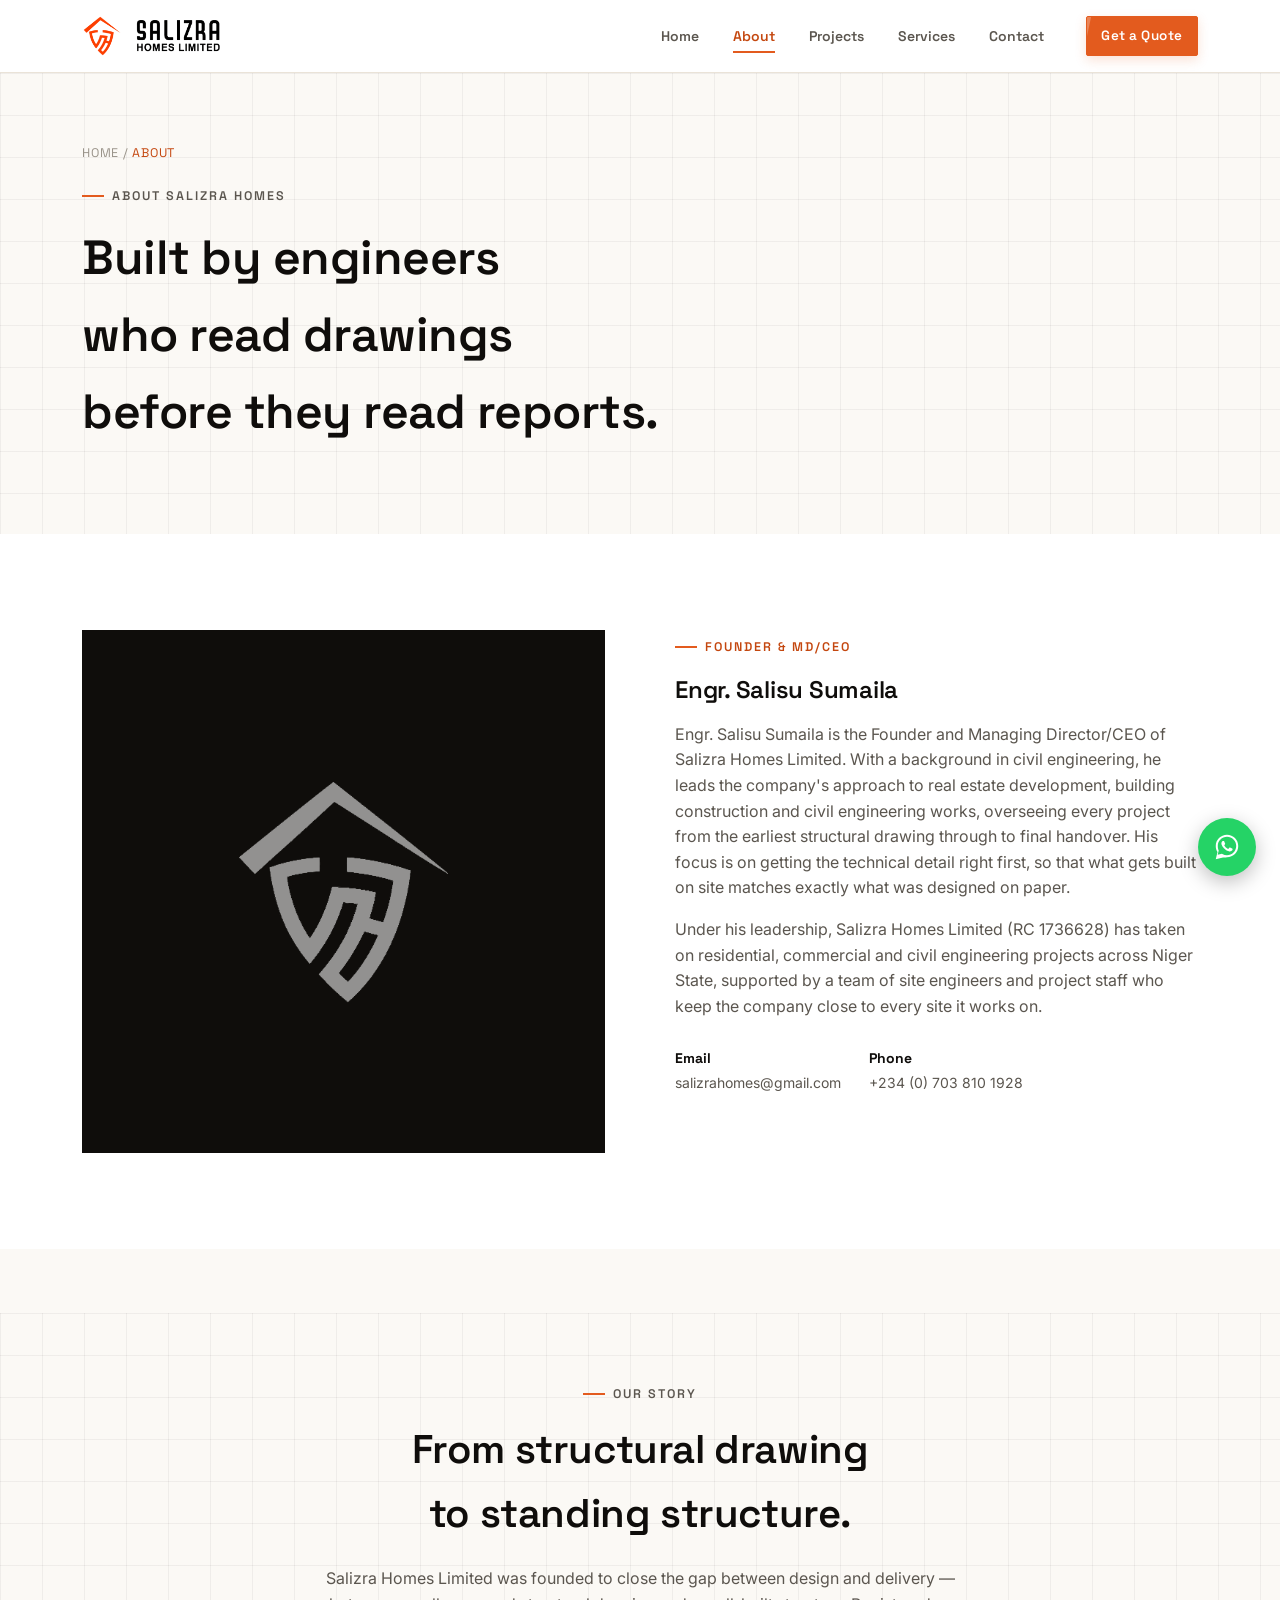
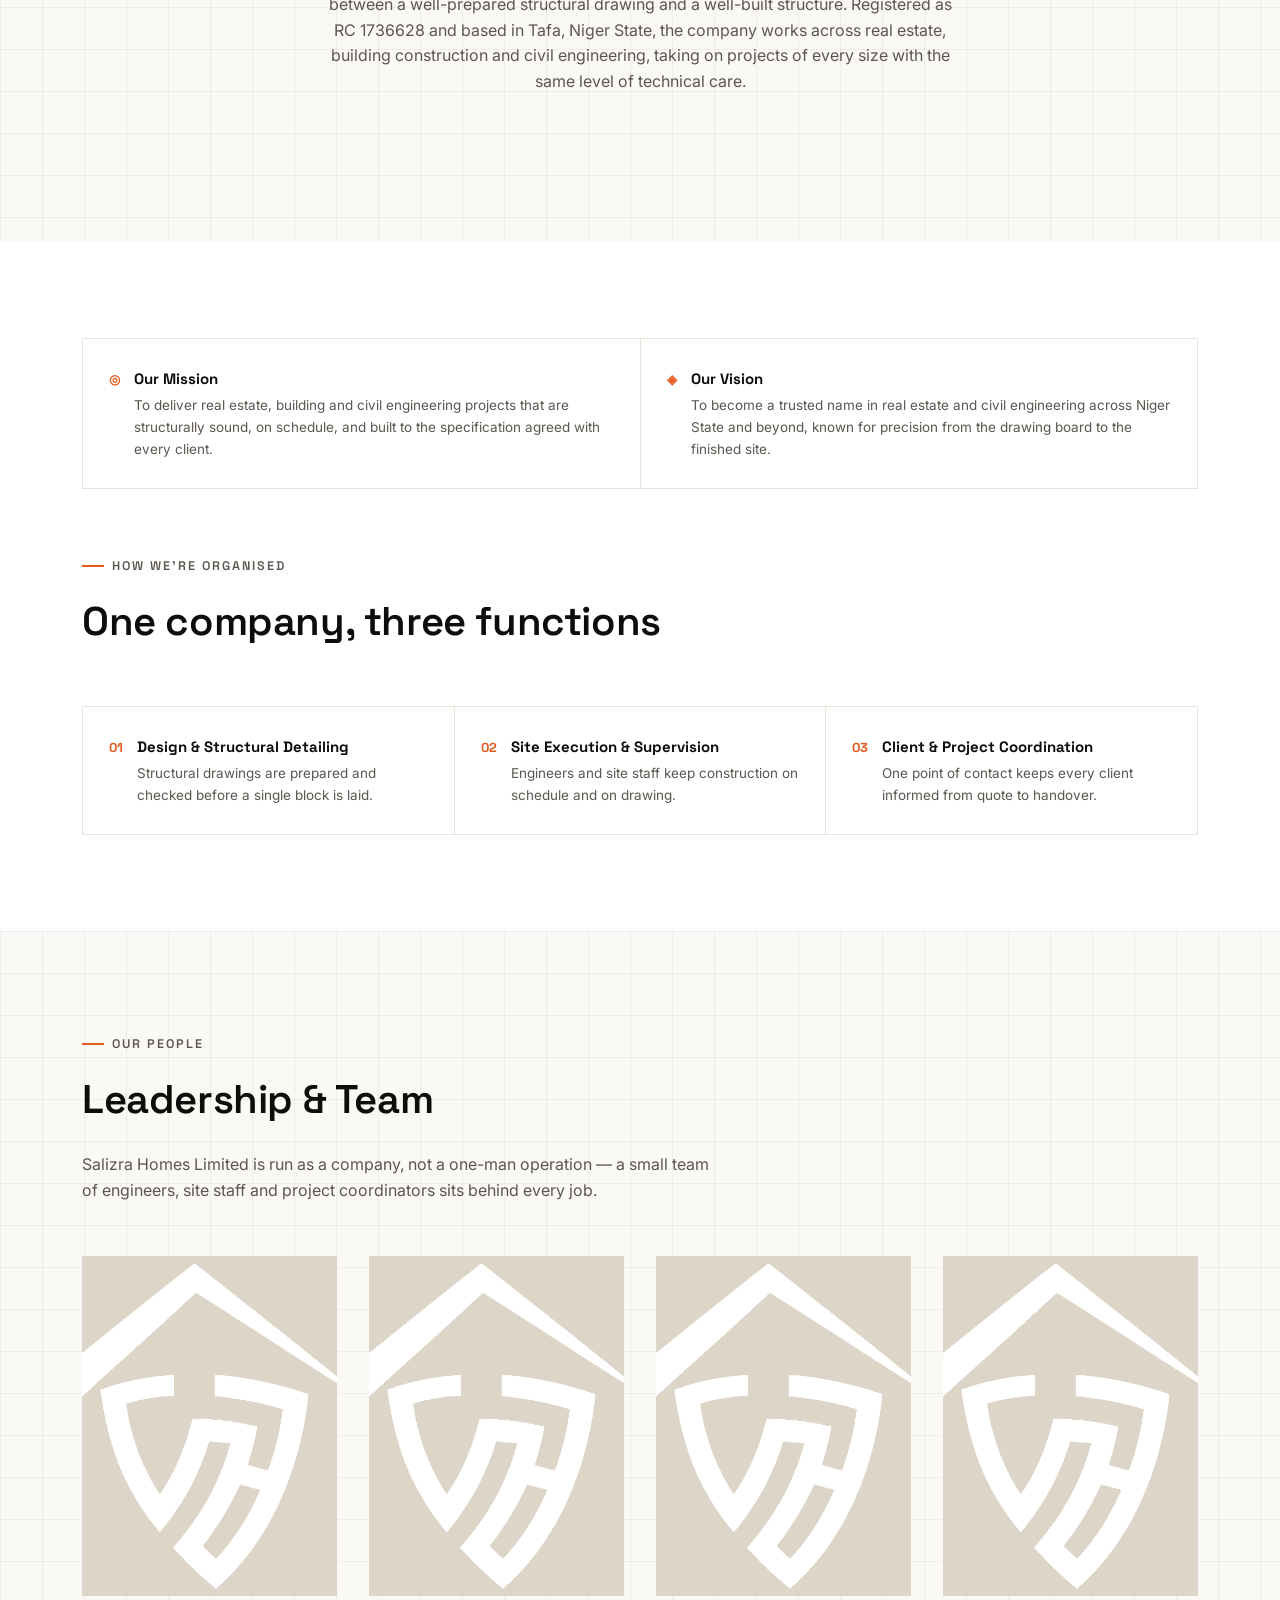
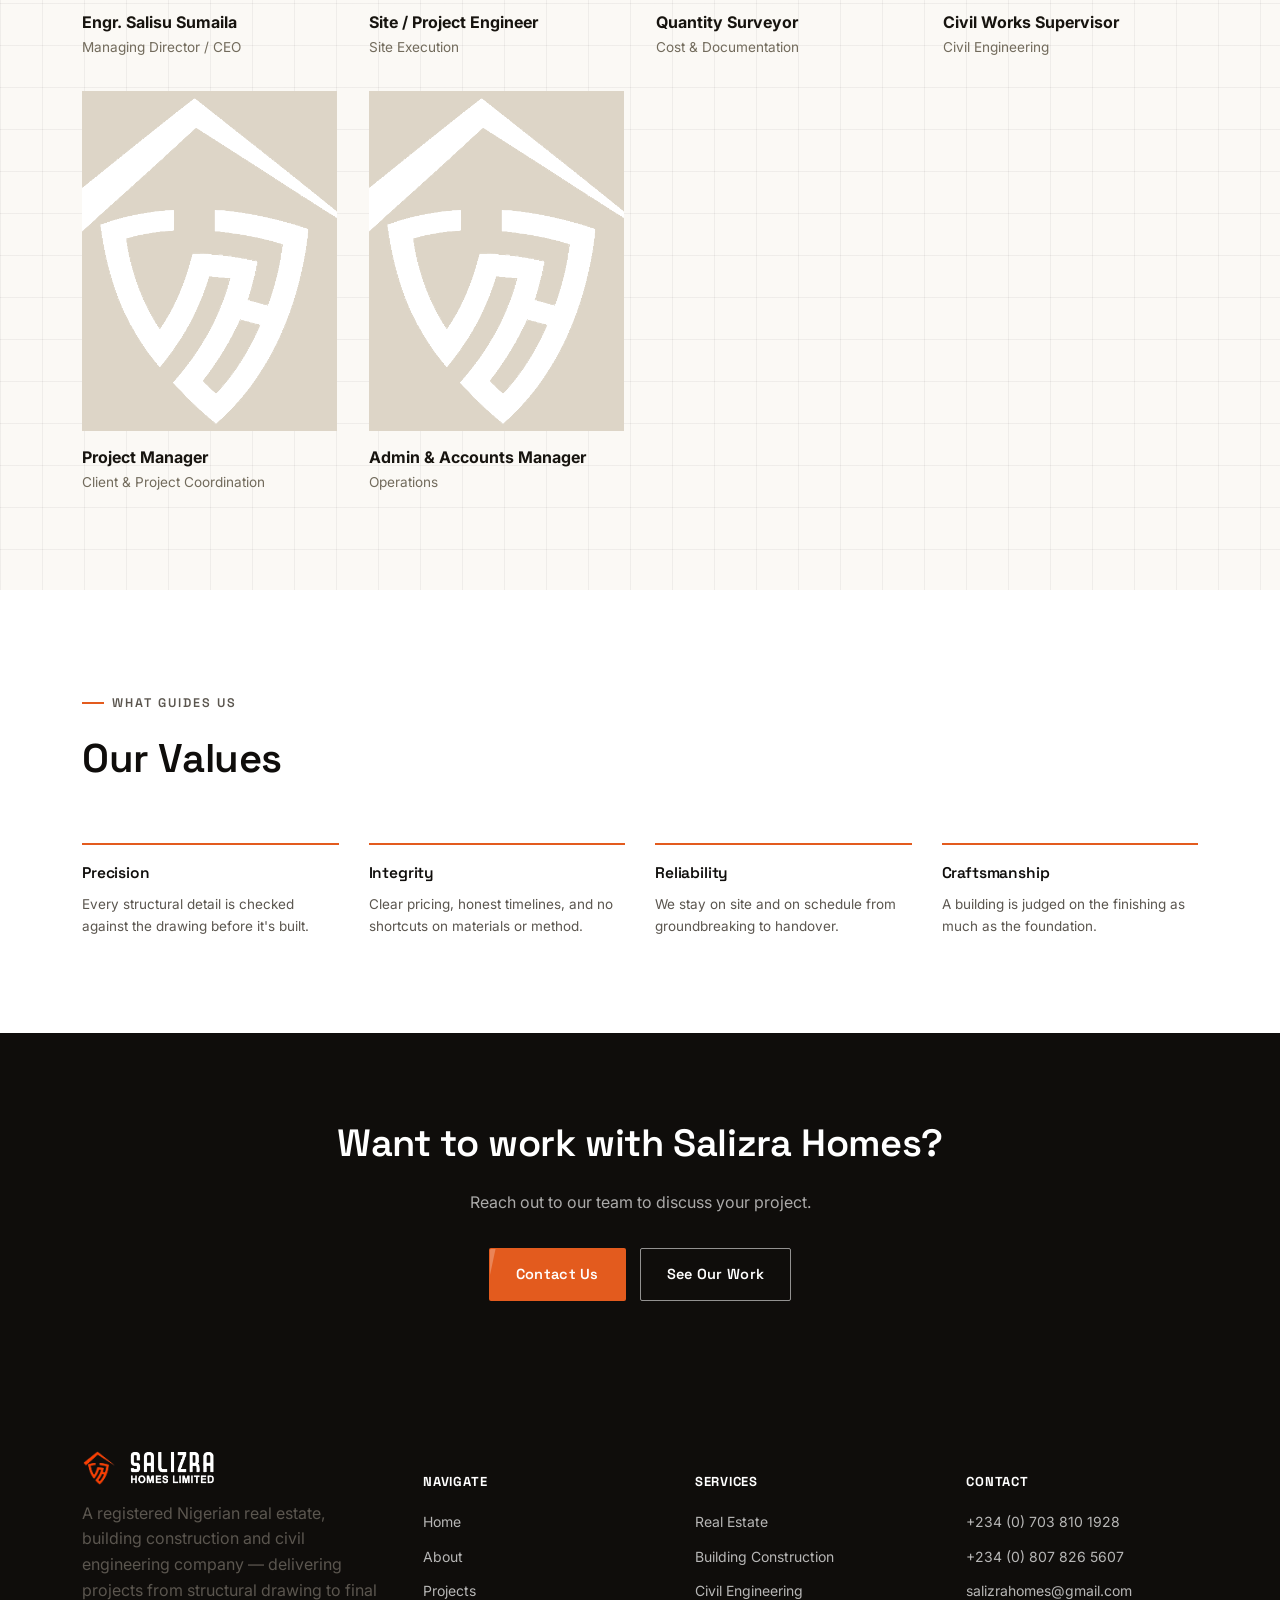
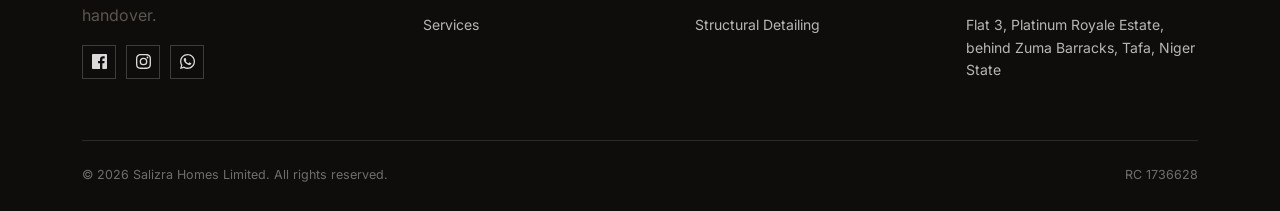
==== commit a42833e4: "Embed team hover cards" ====
--- a/about.html
+++ b/about.html
@@ -15,6 +15,7 @@
 <link rel="shortcut icon" href="favicon.ico">
 <link rel="stylesheet" href="css/enhance.css">
 <link rel="stylesheet" href="team-credentials/team-credentials.css">
+<link rel="stylesheet" href="team-hover-cards/team-hover-cards.css">
 <link rel="stylesheet" href="salizra-additions/whatsapp-button/whatsapp-button.css">
 </head>
 <body>
@@ -162,221 +163,255 @@
       <h2>Leadership &amp; Team</h2>
       <p style="font-size:16px;">Salizra Homes Limited is run as a company, not a one-man operation — a small team of engineers, site staff and project coordinators sits behind every job.</p>
     </div>
-    <div class="team-grid">
-      <button
-        class="tc-card reveal"
-        data-photo="images/logo/salizra-icon-white.png"
-        data-name="Engr. Salisu Sumaila"
-        data-title="Managing Director / CEO"
-        data-coren="COREN Reg. No: [insert real number]"
-        data-nse="NSE Member: [insert if applicable]"
-        data-cac="Company Reg: RC 1736628"
-        data-qualification="B.Eng / Civil Engineering — [insert university or equivalent]"
-        data-experience="12+ years in real estate, building construction and structural detailing"
-        data-bio="Engr. Salisu Sumaila leads Salizra Homes Limited across real estate development, construction supervision and project planning. He directs the technical decision-making and ensures each project is delivered with consistent quality, site control and accountability."
-        data-verify-url="https://coren.gov.ng/verify"
-      >
-        <img class="tc-card-photo" src="images/logo/salizra-icon-white.png" alt="Engr. Salisu Sumaila">
-        <span>
-          <span class="tc-card-name">Engr. Salisu Sumaila</span>
-          <span class="tc-card-title">Managing Director / CEO</span>
-          <span class="tc-card-tap-hint">Tap to view credentials →</span>
-        </span>
-      </button>
-
-      <button
-        class="tc-card reveal"
-        data-photo="images/logo/salizra-icon-white.png"
-        data-name="Site / Project Engineer"
-        data-title="Site Execution"
-        data-coren="COREN Reg. No: [insert real number]"
-        data-nse="NSE Member: [insert if applicable]"
-        data-cac="Company Team: Salizra Homes Limited"
-        data-qualification="Civil Engineering / Project Supervision"
-        data-experience="Site coordination, contract monitoring and project supervision"
-        data-bio="This team member coordinates execution on site, reviews progress against the approved drawing and keeps the work aligned with scope, timing and quality standards."
-        data-verify-url="https://coren.gov.ng/verify"
-      >
-        <img class="tc-card-photo" src="images/logo/salizra-icon-white.png" alt="Site / Project Engineer">
-        <span>
-          <span class="tc-card-name">Site / Project Engineer</span>
-          <span class="tc-card-title">Site Execution</span>
-          <span class="tc-card-tap-hint">Tap to view credentials →</span>
-        </span>
-      </button>
-
-      <button
-        class="tc-card reveal"
-        data-photo="images/logo/salizra-icon-white.png"
-        data-name="Quantity Surveyor"
-        data-title="Cost & Documentation"
-        data-coren="COREN Reg. No: [insert real number]"
-        data-nse="NSE Member: [insert if applicable]"
-        data-cac="Project Controls: Quantity Surveying"
-        data-qualification="QS / Measurement & Costing"
-        data-experience="Cost planning, estimates and documentation support"
-        data-bio="The quantity surveyor supports budgets, measurement and documentation so the company can keep projects on track from estimate to delivery."
-        data-verify-url="https://coren.gov.ng/verify"
-      >
-        <img class="tc-card-photo" src="images/logo/salizra-icon-white.png" alt="Quantity Surveyor">
-        <span>
-          <span class="tc-card-name">Quantity Surveyor</span>
-          <span class="tc-card-title">Cost & Documentation</span>
-          <span class="tc-card-tap-hint">Tap to view credentials →</span>
-        </span>
-      </button>
-
-      <button
-        class="tc-card reveal"
-        data-photo="images/logo/salizra-icon-white.png"
-        data-name="Civil Works Supervisor"
-        data-title="Civil Engineering"
-        data-coren="COREN Reg. No: [insert real number]"
-        data-nse="NSE Member: [insert if applicable]"
-        data-cac="Field Support: Civil Works"
-        data-qualification="Civil Engineering / Site Management"
-        data-experience="Earthworks, drainage, fencing and civil quality supervision"
-        data-bio="The civil works supervisor ensures site preparation, drainage, foundation support and finishing works align with project specifications and engineering standards."
-        data-verify-url="https://coren.gov.ng/verify"
-      >
-        <img class="tc-card-photo" src="images/logo/salizra-icon-white.png" alt="Civil Works Supervisor">
-        <span>
-          <span class="tc-card-name">Civil Works Supervisor</span>
-          <span class="tc-card-title">Civil Engineering</span>
-          <span class="tc-card-tap-hint">Tap to view credentials →</span>
-        </span>
-      </button>
-
-      <button
-        class="tc-card reveal"
-        data-photo="images/logo/salizra-icon-white.png"
-        data-name="Project Manager"
-        data-title="Client & Project Coordination"
-        data-coren="COREN Reg. No: [insert real number]"
-        data-nse="NSE Member: [insert if applicable]"
-        data-cac="Project Coordination: Salizra Homes Limited"
-        data-qualification="Project Coordination / Client Management"
-        data-experience="Progress reporting, schedule tracking and client communication"
-        data-bio="The project manager keeps communication smooth between clients, site teams and management, helping plans move from discussion to execution without confusion."
-        data-verify-url="https://coren.gov.ng/verify"
-      >
-        <img class="tc-card-photo" src="images/logo/salizra-icon-white.png" alt="Project Manager">
-        <span>
-          <span class="tc-card-name">Project Manager</span>
-          <span class="tc-card-title">Client & Project Coordination</span>
-          <span class="tc-card-tap-hint">Tap to view credentials →</span>
-        </span>
-      </button>
-
-      <button
-        class="tc-card reveal"
-        data-photo="images/logo/salizra-icon-white.png"
-        data-name="Admin & Accounts Manager"
-        data-title="Operations"
-        data-coren="COREN Reg. No: [insert real number]"
-        data-nse="NSE Member: [insert if applicable]"
-        data-cac="Operations Support: Salizra Homes Limited"
-        data-qualification="Administration / Accounts"
-        data-experience="Operations support, client records and project coordination"
-        data-bio="The operations team keeps documentation, scheduling and internal coordination running smoothly so clients receive timely support and site activity stays organised."
-        data-verify-url="https://coren.gov.ng/verify"
-      >
-        <img class="tc-card-photo" src="images/logo/salizra-icon-white.png" alt="Admin & Accounts Manager">
-        <span>
-          <span class="tc-card-name">Admin &amp; Accounts Manager</span>
-          <span class="tc-card-title">Operations</span>
-          <span class="tc-card-tap-hint">Tap to view credentials →</span>
-        </span>
-      </button>
-    </div>
-    <p class="team-note"><!-- EDIT: swap in real staff photos, names and titles as the team page is finalised --></p>
-
-    <div class="tc-backdrop" id="tcBackdrop"></div>
-    <div class="tc-panel" id="tcPanel" role="dialog" aria-modal="true" aria-labelledby="tcPanelName">
-      <div class="tc-panel-inner">
-        <button class="tc-close" id="tcClose" aria-label="Close">✕</button>
-
-        <img class="tc-panel-photo" id="tcPanelPhoto" src="" alt="">
-        <h3 class="tc-panel-name" id="tcPanelName"></h3>
-        <p class="tc-panel-title" id="tcPanelTitle"></p>
-
-        <p class="tc-section-label">Registrations</p>
-        <div id="tcCredentialsList"></div>
-
-        <p class="tc-section-label">Background</p>
-        <p class="tc-bio" id="tcPanelBio"></p>
-
-        <a class="tc-verify" id="tcVerifyLink" href="#" target="_blank" rel="noopener noreferrer">
-          Verify on COREN →
-        </a>
+    <div class="tm-grid">
+      <div class="tm-card">
+        <div class="tm-photo-wrap">
+          <img class="tm-photo" src="images/logo/salizra-icon-white.png" alt="Engr. Salisu Sumaila">
+
+          <div class="tm-overlay">
+            <a class="tm-icon-btn" href="https://wa.me/2347038101928" target="_blank" rel="noopener noreferrer" aria-label="Message on WhatsApp">
+              <svg viewBox="0 0 32 32" xmlns="http://www.w3.org/2000/svg" aria-hidden="true"><path d="M16.001 3C9.373 3 4 8.373 4 15c0 2.362.687 4.564 1.874 6.417L4 29l7.771-1.84A11.94 11.94 0 0 0 16.001 27C22.628 27 28 21.627 28 15S22.628 3 16.001 3zm0 21.818a9.77 9.77 0 0 1-4.98-1.362l-.357-.212-4.61 1.092 1.127-4.494-.233-.368A9.78 9.78 0 0 1 6.18 15c0-5.417 4.404-9.818 9.82-9.818 5.417 0 9.818 4.401 9.818 9.818 0 5.417-4.401 9.818-9.818 9.818zm5.377-7.343c-.294-.147-1.744-.86-2.014-.958-.27-.098-.467-.147-.663.147-.196.294-.76.958-.932 1.155-.172.196-.343.221-.637.074-.294-.147-1.242-.458-2.365-1.461-.874-.78-1.464-1.744-1.636-2.038-.172-.294-.018-.453.129-.6.132-.132.294-.343.441-.514.147-.172.196-.294.294-.49.098-.196.049-.368-.025-.514-.074-.147-.663-1.6-.909-2.192-.239-.575-.483-.497-.663-.506l-.564-.01c-.196 0-.514.074-.784.368-.27.294-1.03 1.007-1.03 2.454s1.055 2.846 1.202 3.043c.147.196 2.077 3.171 5.032 4.446.703.303 1.251.484 1.679.62.706.224 1.348.192 1.856.117.566-.085 1.744-.713 1.99-1.402.246-.69.246-1.28.172-1.402-.074-.123-.27-.196-.564-.343z"/></svg>
+            </a>
+            <a class="tm-icon-btn" href="tel:+2347038101928" aria-label="Call">
+              <svg viewBox="0 0 24 24" xmlns="http://www.w3.org/2000/svg" aria-hidden="true"><path d="M6.62 10.79a15.05 15.05 0 0 0 6.59 6.59l2.2-2.2a1 1 0 0 1 1.02-.24 11.36 11.36 0 0 0 3.57.57 1 1 0 0 1 1 1V20a1 1 0 0 1-1 1A17 17 0 0 1 3 4a1 1 0 0 1 1-1h3.5a1 1 0 0 1 1 1 11.36 11.36 0 0 0 .57 3.57 1 1 0 0 1-.25 1.02l-2.2 2.2z"/></svg>
+            </a>
+          </div>
+
+          <button
+            class="tm-dots-btn"
+            aria-label="View credentials"
+            aria-expanded="false"
+            data-name="Engr. Salisu Sumaila"
+            data-title="Managing Director / CEO"
+            data-coren="COREN Reg. No: [insert real number]"
+            data-nse="NSE Member: [insert if applicable]"
+            data-cac="Company Reg: RC 1736628"
+            data-qualification="B.Eng / Civil Engineering — [insert university or equivalent]"
+            data-experience="12+ years in real estate, building construction and structural detailing"
+            data-bio="Engr. Salisu Sumaila leads Salizra Homes Limited across real estate development, construction supervision and project planning. He directs the technical decision-making and ensures each project is delivered with consistent quality, site control and accountability."
+            data-verify-url="https://coren.gov.ng/verify"
+          >
+            <svg viewBox="0 0 24 24" xmlns="http://www.w3.org/2000/svg" aria-hidden="true"><circle cx="5" cy="12" r="2"/><circle cx="12" cy="12" r="2"/><circle cx="19" cy="12" r="2"/></svg>
+          </button>
+
+          <div class="tm-popover">
+            <p class="tm-popover-title">Registrations</p>
+            <div class="tm-cred-list"></div>
+            <p class="tm-popover-bio"></p>
+            <a class="tm-popover-verify" href="#" target="_blank" rel="noopener noreferrer">Verify on COREN →</a>
+          </div>
+        </div>
+
+        <div class="tm-info">
+          <p class="tm-name">Engr. Salisu Sumaila</p>
+          <p class="tm-title">Managing Director / CEO</p>
+        </div>
+      </div>
+
+      <div class="tm-card">
+        <div class="tm-photo-wrap">
+          <img class="tm-photo" src="images/logo/salizra-icon-white.png" alt="Site / Project Engineer">
+
+          <div class="tm-overlay">
+            <a class="tm-icon-btn" href="https://wa.me/2347038101928" target="_blank" rel="noopener noreferrer" aria-label="Message on WhatsApp"><svg viewBox="0 0 32 32" xmlns="http://www.w3.org/2000/svg" aria-hidden="true"><path d="M16.001 3C9.373 3 4 8.373 4 15c0 2.362.687 4.564 1.874 6.417L4 29l7.771-1.84A11.94 11.94 0 0 0 16.001 27C22.628 27 28 21.627 28 15S22.628 3 16.001 3zm0 21.818a9.77 9.77 0 0 1-4.98-1.362l-.357-.212-4.61 1.092 1.127-4.494-.233-.368A9.78 9.78 0 0 1 6.18 15c0-5.417 4.404-9.818 9.82-9.818 5.417 0 9.818 4.401 9.818 9.818 0 5.417-4.401 9.818-9.818 9.818zm5.377-7.343c-.294-.147-1.744-.86-2.014-.958-.27-.098-.467-.147-.663.147-.196.294-.76.958-.932 1.155-.172.196-.343.221-.637.074-.294-.147-1.242-.458-2.365-1.461-.874-.78-1.464-1.744-1.636-2.038-.172-.294-.018-.453.129-.6.132-.132.294-.343.441-.514.147-.172.196-.294.294-.49.098-.196.049-.368-.025-.514-.074-.147-.663-1.6-.909-2.192-.239-.575-.483-.497-.663-.506l-.564-.01c-.196 0-.514.074-.784.368-.27.294-1.03 1.007-1.03 2.454s1.055 2.846 1.202 3.043c.147.196 2.077 3.171 5.032 4.446.703.303 1.251.484 1.679.62.706.224 1.348.192 1.856.117.566-.085 1.744-.713 1.99-1.402.246-.69.246-1.28.172-1.402-.074-.123-.27-.196-.564-.343z"/></svg></a>
+            <a class="tm-icon-btn" href="tel:+2347038101928" aria-label="Call"><svg viewBox="0 0 24 24" xmlns="http://www.w3.org/2000/svg" aria-hidden="true"><path d="M6.62 10.79a15.05 15.05 0 0 0 6.59 6.59l2.2-2.2a1 1 0 0 1 1.02-.24 11.36 11.36 0 0 0 3.57.57 1 1 0 0 1 1 1V20a1 1 0 0 1-1 1A17 17 0 0 1 3 4a1 1 0 0 1 1-1h3.5a1 1 0 0 1 1 1 11.36 11.36 0 0 0 .57 3.57 1 1 0 0 1-.25 1.02l-2.2 2.2z"/></svg></a>
+          </div>
+
+          <button class="tm-dots-btn" aria-label="View credentials" aria-expanded="false" data-name="Site / Project Engineer" data-title="Site Execution" data-coren="COREN Reg. No: [insert real number]" data-nse="NSE Member: [insert if applicable]" data-cac="Company Team: Salizra Homes Limited" data-qualification="Civil Engineering / Project Supervision" data-experience="Site coordination, contract monitoring and project supervision" data-bio="This team member coordinates execution on site, reviews progress against the approved drawing and keeps the work aligned with scope, timing and quality standards." data-verify-url="https://coren.gov.ng/verify"><svg viewBox="0 0 24 24" xmlns="http://www.w3.org/2000/svg" aria-hidden="true"><circle cx="5" cy="12" r="2"/><circle cx="12" cy="12" r="2"/><circle cx="19" cy="12" r="2"/></svg></button>
+
+          <div class="tm-popover">
+            <p class="tm-popover-title">Registrations</p>
+            <div class="tm-cred-list"></div>
+            <p class="tm-popover-bio"></p>
+            <a class="tm-popover-verify" href="#" target="_blank" rel="noopener noreferrer">Verify on COREN →</a>
+          </div>
+        </div>
+
+        <div class="tm-info">
+          <p class="tm-name">Site / Project Engineer</p>
+          <p class="tm-title">Site Execution</p>
+        </div>
+      </div>
+
+      <div class="tm-card">
+        <div class="tm-photo-wrap">
+          <img class="tm-photo" src="images/logo/salizra-icon-white.png" alt="Quantity Surveyor">
+
+          <div class="tm-overlay">
+            <a class="tm-icon-btn" href="https://wa.me/2347038101928" target="_blank" rel="noopener noreferrer" aria-label="Message on WhatsApp"><svg viewBox="0 0 32 32" xmlns="http://www.w3.org/2000/svg" aria-hidden="true"><path d="M16.001 3C9.373 3 4 8.373 4 15c0 2.362.687 4.564 1.874 6.417L4 29l7.771-1.84A11.94 11.94 0 0 0 16.001 27C22.628 27 28 21.627 28 15S22.628 3 16.001 3zm0 21.818a9.77 9.77 0 0 1-4.98-1.362l-.357-.212-4.61 1.092 1.127-4.494-.233-.368A9.78 9.78 0 0 1 6.18 15c0-5.417 4.404-9.818 9.82-9.818 5.417 0 9.818 4.401 9.818 9.818 0 5.417-4.401 9.818-9.818 9.818zm5.377-7.343c-.294-.147-1.744-.86-2.014-.958-.27-.098-.467-.147-.663.147-.196.294-.76.958-.932 1.155-.172.196-.343.221-.637.074-.294-.147-1.242-.458-2.365-1.461-.874-.78-1.464-1.744-1.636-2.038-.172-.294-.018-.453.129-.6.132-.132.294-.343.441-.514.147-.172.196-.294.294-.49.098-.196.049-.368-.025-.514-.074-.147-.663-1.6-.909-2.192-.239-.575-.483-.497-.663-.506l-.564-.01c-.196 0-.514.074-.784.368-.27.294-1.03 1.007-1.03 2.454s1.055 2.846 1.202 3.043c.147.196 2.077 3.171 5.032 4.446.703.303 1.251.484 1.679.62.706.224 1.348.192 1.856.117.566-.085 1.744-.713 1.99-1.402.246-.69.246-1.28.172-1.402-.074-.123-.27-.196-.564-.343z"/></svg></a>
+            <a class="tm-icon-btn" href="tel:+2347038101928" aria-label="Call"><svg viewBox="0 0 24 24" xmlns="http://www.w3.org/2000/svg" aria-hidden="true"><path d="M6.62 10.79a15.05 15.05 0 0 0 6.59 6.59l2.2-2.2a1 1 0 0 1 1.02-.24 11.36 11.36 0 0 0 3.57.57 1 1 0 0 1 1 1V20a1 1 0 0 1-1 1A17 17 0 0 1 3 4a1 1 0 0 1 1-1h3.5a1 1 0 0 1 1 1 11.36 11.36 0 0 0 .57 3.57 1 1 0 0 1-.25 1.02l-2.2 2.2z"/></svg></a>
+          </div>
+
+          <button class="tm-dots-btn" aria-label="View credentials" aria-expanded="false" data-name="Quantity Surveyor" data-title="Cost & Documentation" data-coren="COREN Reg. No: [insert real number]" data-nse="NSE Member: [insert if applicable]" data-cac="Project Controls: Quantity Surveying" data-qualification="QS / Measurement & Costing" data-experience="Cost planning, estimates and documentation support" data-bio="The quantity surveyor supports budgets, measurement and documentation so the company can keep projects on track from estimate to delivery." data-verify-url="https://coren.gov.ng/verify"><svg viewBox="0 0 24 24" xmlns="http://www.w3.org/2000/svg" aria-hidden="true"><circle cx="5" cy="12" r="2"/><circle cx="12" cy="12" r="2"/><circle cx="19" cy="12" r="2"/></svg></button>
+
+          <div class="tm-popover">
+            <p class="tm-popover-title">Registrations</p>
+            <div class="tm-cred-list"></div>
+            <p class="tm-popover-bio"></p>
+            <a class="tm-popover-verify" href="#" target="_blank" rel="noopener noreferrer">Verify on COREN →</a>
+          </div>
+        </div>
+
+        <div class="tm-info">
+          <p class="tm-name">Quantity Surveyor</p>
+          <p class="tm-title">Cost & Documentation</p>
+        </div>
+      </div>
+
+      <div class="tm-card">
+        <div class="tm-photo-wrap">
+          <img class="tm-photo" src="images/logo/salizra-icon-white.png" alt="Civil Works Supervisor">
+
+          <div class="tm-overlay">
+            <a class="tm-icon-btn" href="https://wa.me/2347038101928" target="_blank" rel="noopener noreferrer" aria-label="Message on WhatsApp"><svg viewBox="0 0 32 32" xmlns="http://www.w3.org/2000/svg" aria-hidden="true"><path d="M16.001 3C9.373 3 4 8.373 4 15c0 2.362.687 4.564 1.874 6.417L4 29l7.771-1.84A11.94 11.94 0 0 0 16.001 27C22.628 27 28 21.627 28 15S22.628 3 16.001 3zm0 21.818a9.77 9.77 0 0 1-4.98-1.362l-.357-.212-4.61 1.092 1.127-4.494-.233-.368A9.78 9.78 0 0 1 6.18 15c0-5.417 4.404-9.818 9.82-9.818 5.417 0 9.818 4.401 9.818 9.818 0 5.417-4.401 9.818-9.818 9.818zm5.377-7.343c-.294-.147-1.744-.86-2.014-.958-.27-.098-.467-.147-.663.147-.196.294-.76.958-.932 1.155-.172.196-.343.221-.637.074-.294-.147-1.242-.458-2.365-1.461-.874-.78-1.464-1.744-1.636-2.038-.172-.294-.018-.453.129-.6.132-.132.294-.343.441-.514.147-.172.196-.294.294-.49.098-.196.049-.368-.025-.514-.074-.147-.663-1.6-.909-2.192-.239-.575-.483-.497-.663-.506l-.564-.01c-.196 0-.514.074-.784.368-.27.294-1.03 1.007-1.03 2.454s1.055 2.846 1.202 3.043c.147.196 2.077 3.171 5.032 4.446.703.303 1.251.484 1.679.62.706.224 1.348.192 1.856.117.566-.085 1.744-.713 1.99-1.402.246-.69.246-1.28.172-1.402-.074-.123-.27-.196-.564-.343z"/></svg></a>
+            <a class="tm-icon-btn" href="tel:+2347038101928" aria-label="Call"><svg viewBox="0 0 24 24" xmlns="http://www.w3.org/2000/svg" aria-hidden="true"><path d="M6.62 10.79a15.05 15.05 0 0 0 6.59 6.59l2.2-2.2a1 1 0 0 1 1.02-.24 11.36 11.36 0 0 0 3.57.57 1 1 0 0 1 1 1V20a1 1 0 0 1-1 1A17 17 0 0 1 3 4a1 1 0 0 1 1-1h3.5a1 1 0 0 1 1 1 11.36 11.36 0 0 0 .57 3.57 1 1 0 0 1-.25 1.02l-2.2 2.2z"/></svg></a>
+          </div>
+
+          <button class="tm-dots-btn" aria-label="View credentials" aria-expanded="false" data-name="Civil Works Supervisor" data-title="Civil Engineering" data-coren="COREN Reg. No: [insert real number]" data-nse="NSE Member: [insert if applicable]" data-cac="Field Support: Civil Works" data-qualification="Civil Engineering / Site Management" data-experience="Earthworks, drainage, fencing and civil quality supervision" data-bio="The civil works supervisor ensures site preparation, drainage, foundation support and finishing works align with project specifications and engineering standards." data-verify-url="https://coren.gov.ng/verify"><svg viewBox="0 0 24 24" xmlns="http://www.w3.org/2000/svg" aria-hidden="true"><circle cx="5" cy="12" r="2"/><circle cx="12" cy="12" r="2"/><circle cx="19" cy="12" r="2"/></svg></button>
+
+          <div class="tm-popover">
+            <p class="tm-popover-title">Registrations</p>
+            <div class="tm-cred-list"></div>
+            <p class="tm-popover-bio"></p>
+            <a class="tm-popover-verify" href="#" target="_blank" rel="noopener noreferrer">Verify on COREN →</a>
+          </div>
+        </div>
+
+        <div class="tm-info">
+          <p class="tm-name">Civil Works Supervisor</p>
+          <p class="tm-title">Civil Engineering</p>
+        </div>
+      </div>
+
+      <div class="tm-card">
+        <div class="tm-photo-wrap">
+          <img class="tm-photo" src="images/logo/salizra-icon-white.png" alt="Project Manager">
+
+          <div class="tm-overlay">
+            <a class="tm-icon-btn" href="https://wa.me/2347038101928" target="_blank" rel="noopener noreferrer" aria-label="Message on WhatsApp"><svg viewBox="0 0 32 32" xmlns="http://www.w3.org/2000/svg" aria-hidden="true"><path d="M16.001 3C9.373 3 4 8.373 4 15c0 2.362.687 4.564 1.874 6.417L4 29l7.771-1.84A11.94 11.94 0 0 0 16.001 27C22.628 27 28 21.627 28 15S22.628 3 16.001 3zm0 21.818a9.77 9.77 0 0 1-4.98-1.362l-.357-.212-4.61 1.092 1.127-4.494-.233-.368A9.78 9.78 0 0 1 6.18 15c0-5.417 4.404-9.818 9.82-9.818 5.417 0 9.818 4.401 9.818 9.818 0 5.417-4.401 9.818-9.818 9.818zm5.377-7.343c-.294-.147-1.744-.86-2.014-.958-.27-.098-.467-.147-.663.147-.196.294-.76.958-.932 1.155-.172.196-.343.221-.637.074-.294-.147-1.242-.458-2.365-1.461-.874-.78-1.464-1.744-1.636-2.038-.172-.294-.018-.453.129-.6.132-.132.294-.343.441-.514.147-.172.196-.294.294-.49.098-.196.049-.368-.025-.514-.074-.147-.663-1.6-.909-2.192-.239-.575-.483-.497-.663-.506l-.564-.01c-.196 0-.514.074-.784.368-.27.294-1.03 1.007-1.03 2.454s1.055 2.846 1.202 3.043c.147.196 2.077 3.171 5.032 4.446.703.303 1.251.484 1.679.62.706.224 1.348.192 1.856.117.566-.085 1.744-.713 1.99-1.402.246-.69.246-1.28.172-1.402-.074-.123-.27-.196-.564-.343z"/></svg></a>
+            <a class="tm-icon-btn" href="tel:+2347038101928" aria-label="Call"><svg viewBox="0 0 24 24" xmlns="http://www.w3.org/2000/svg" aria-hidden="true"><path d="M6.62 10.79a15.05 15.05 0 0 0 6.59 6.59l2.2-2.2a1 1 0 0 1 1.02-.24 11.36 11.36 0 0 0 3.57.57 1 1 0 0 1 1 1V20a1 1 0 0 1-1 1A17 17 0 0 1 3 4a1 1 0 0 1 1-1h3.5a1 1 0 0 1 1 1 11.36 11.36 0 0 0 .57 3.57 1 1 0 0 1-.25 1.02l-2.2 2.2z"/></svg></a>
+          </div>
+
+          <button class="tm-dots-btn" aria-label="View credentials" aria-expanded="false" data-name="Project Manager" data-title="Client & Project Coordination" data-coren="COREN Reg. No: [insert real number]" data-nse="NSE Member: [insert if applicable]" data-cac="Project Coordination: Salizra Homes Limited" data-qualification="Project Coordination / Client Management" data-experience="Progress reporting, schedule tracking and client communication" data-bio="The project manager keeps communication smooth between clients, site teams and management, helping plans move from discussion to execution without confusion." data-verify-url="https://coren.gov.ng/verify"><svg viewBox="0 0 24 24" xmlns="http://www.w3.org/2000/svg" aria-hidden="true"><circle cx="5" cy="12" r="2"/><circle cx="12" cy="12" r="2"/><circle cx="19" cy="12" r="2"/></svg></button>
+
+          <div class="tm-popover">
+            <p class="tm-popover-title">Registrations</p>
+            <div class="tm-cred-list"></div>
+            <p class="tm-popover-bio"></p>
+            <a class="tm-popover-verify" href="#" target="_blank" rel="noopener noreferrer">Verify on COREN →</a>
+          </div>
+        </div>
+
+        <div class="tm-info">
+          <p class="tm-name">Project Manager</p>
+          <p class="tm-title">Client &amp; Project Coordination</p>
+        </div>
+      </div>
+
+      <div class="tm-card">
+        <div class="tm-photo-wrap">
+          <img class="tm-photo" src="images/logo/salizra-icon-white.png" alt="Admin & Accounts Manager">
+
+          <div class="tm-overlay">
+            <a class="tm-icon-btn" href="https://wa.me/2347038101928" target="_blank" rel="noopener noreferrer" aria-label="Message on WhatsApp"><svg viewBox="0 0 32 32" xmlns="http://www.w3.org/2000/svg" aria-hidden="true"><path d="M16.001 3C9.373 3 4 8.373 4 15c0 2.362.687 4.564 1.874 6.417L4 29l7.771-1.84A11.94 11.94 0 0 0 16.001 27C22.628 27 28 21.627 28 15S22.628 3 16.001 3zm0 21.818a9.77 9.77 0 0 1-4.98-1.362l-.357-.212-4.61 1.092 1.127-4.494-.233-.368A9.78 9.78 0 0 1 6.18 15c0-5.417 4.404-9.818 9.82-9.818 5.417 0 9.818 4.401 9.818 9.818 0 5.417-4.401 9.818-9.818 9.818zm5.377-7.343c-.294-.147-1.744-.86-2.014-.958-.27-.098-.467-.147-.663.147-.196.294-.76.958-.932 1.155-.172.196-.343.221-.637.074-.294-.147-1.242-.458-2.365-1.461-.874-.78-1.464-1.744-1.636-2.038-.172-.294-.018-.453.129-.6.132-.132.294-.343.441-.514.147-.172.196-.294.294-.49.098-.196.049-.368-.025-.514-.074-.147-.663-1.6-.909-2.192-.239-.575-.483-.497-.663-.506l-.564-.01c-.196 0-.514.074-.784.368-.27.294-1.03 1.007-1.03 2.454s1.055 2.846 1.202 3.043c.147.196 2.077 3.171 5.032 4.446.703.303 1.251.484 1.679.62.706.224 1.348.192 1.856.117.566-.085 1.744-.713 1.99-1.402.246-.69.246-1.28.172-1.402-.074-.123-.27-.196-.564-.343z"/></svg></a>
+            <a class="tm-icon-btn" href="tel:+2347038101928" aria-label="Call"><svg viewBox="0 0 24 24" xmlns="http://www.w3.org/2000/svg" aria-hidden="true"><path d="M6.62 10.79a15.05 15.05 0 0 0 6.59 6.59l2.2-2.2a1 1 0 0 1 1.02-.24 11.36 11.36 0 0 0 3.57.57 1 1 0 0 1 1 1V20a1 1 0 0 1-1 1A17 17 0 0 1 3 4a1 1 0 0 1 1-1h3.5a1 1 0 0 1 1 1 11.36 11.36 0 0 0 .57 3.57 1 1 0 0 1-.25 1.02l-2.2 2.2z"/></svg></a>
+          </div>
+
+          <button class="tm-dots-btn" aria-label="View credentials" aria-expanded="false" data-name="Admin & Accounts Manager" data-title="Operations" data-coren="COREN Reg. No: [insert real number]" data-nse="NSE Member: [insert if applicable]" data-cac="Operations Support: Salizra Homes Limited" data-qualification="Administration / Accounts" data-experience="Operations support, client records and project coordination" data-bio="The operations team keeps documentation, scheduling and internal coordination running smoothly so clients receive timely support and site activity stays organised." data-verify-url="https://coren.gov.ng/verify"><svg viewBox="0 0 24 24" xmlns="http://www.w3.org/2000/svg" aria-hidden="true"><circle cx="5" cy="12" r="2"/><circle cx="12" cy="12" r="2"/><circle cx="19" cy="12" r="2"/></svg></button>
+
+          <div class="tm-popover">
+            <p class="tm-popover-title">Registrations</p>
+            <div class="tm-cred-list"></div>
+            <p class="tm-popover-bio"></p>
+            <a class="tm-popover-verify" href="#" target="_blank" rel="noopener noreferrer">Verify on COREN →</a>
+          </div>
+        </div>
+
+        <div class="tm-info">
+          <p class="tm-name">Admin &amp; Accounts Manager</p>
+          <p class="tm-title">Operations</p>
+        </div>
       </div>
     </div>
 
     <script>
       (function () {
-        const backdrop = document.getElementById('tcBackdrop');
-        const panel = document.getElementById('tcPanel');
-        const closeBtn = document.getElementById('tcClose');
-        const photoEl = document.getElementById('tcPanelPhoto');
-        const nameEl = document.getElementById('tcPanelName');
-        const titleEl = document.getElementById('tcPanelTitle');
-        const credsListEl = document.getElementById('tcCredentialsList');
-        const bioEl = document.getElementById('tcPanelBio');
-        const verifyEl = document.getElementById('tcVerifyLink');
-
-        function openPanel(card) {
-          photoEl.src = card.dataset.photo || '';
-          photoEl.alt = card.dataset.name || '';
-          nameEl.textContent = card.dataset.name || '';
-          titleEl.textContent = card.dataset.title || '';
-          bioEl.textContent = card.dataset.bio || '';
-
-          const rows = [
-            ['COREN Registration', card.dataset.coren],
-            ['NSE Membership', card.dataset.nse],
-            ['Company Registration', card.dataset.cac],
-            ['Qualification', card.dataset.qualification],
-            ['Experience', card.dataset.experience]
-          ];
-
-          credsListEl.innerHTML = rows
-            .filter(([, value]) => value && value.trim() !== '')
-            .map(([label, value]) => `
-              <div class="tc-credential">
-                <span class="tc-credential-label">${label}</span>
-                <span class="tc-credential-value">${value}</span>
-              </div>
-            `).join('');
-
-          if (card.dataset.verifyUrl) {
-            verifyEl.href = card.dataset.verifyUrl;
-            verifyEl.style.display = 'inline-flex';
-          } else {
-            verifyEl.style.display = 'none';
-          }
-
-          backdrop.classList.add('tc-open');
-          panel.classList.add('tc-open');
-          document.body.style.overflow = 'hidden';
-          closeBtn.focus();
-        }
-
-        function closePanel() {
-          backdrop.classList.remove('tc-open');
-          panel.classList.remove('tc-open');
-          document.body.style.overflow = '';
-        }
-
-        document.querySelectorAll('.tc-card').forEach(function (card) {
-          card.addEventListener('click', function () {
-            openPanel(card);
+        document.querySelectorAll('.tm-dots-btn').forEach(function (btn) {
+          const card = btn.closest('.tm-card');
+          const popover = card.querySelector('.tm-popover');
+          const credList = popover.querySelector('.tm-cred-list');
+          const bioEl = popover.querySelector('.tm-popover-bio');
+          const verifyEl = popover.querySelector('.tm-popover-verify');
+
+          btn.addEventListener('click', function (e) {
+            e.stopPropagation();
+            const isOpen = popover.classList.contains('tm-open');
+
+            document.querySelectorAll('.tm-popover.tm-open').forEach(function (p) {
+              p.classList.remove('tm-open');
+            });
+            document.querySelectorAll('.tm-dots-btn.tm-active').forEach(function (b) {
+              b.classList.remove('tm-active');
+              b.setAttribute('aria-expanded', 'false');
+            });
+
+            if (isOpen) return;
+
+            const rows = [
+              ['COREN Registration', btn.dataset.coren],
+              ['NSE Membership', btn.dataset.nse],
+              ['Company Registration', btn.dataset.cac],
+              ['Qualification', btn.dataset.qualification],
+              ['Experience', btn.dataset.experience]
+            ];
+            credList.innerHTML = rows
+              .filter(([, value]) => value && value.trim() !== '')
+              .map(([label, value]) => `
+                <div class="tm-cred-row">
+                  <span class="tm-cred-label">${label}</span>
+                  <span class="tm-cred-value">${value}</span>
+                </div>
+              `).join('');
+
+            bioEl.textContent = btn.dataset.bio || '';
+
+            if (btn.dataset.verifyUrl) {
+              verifyEl.href = btn.dataset.verifyUrl;
+              verifyEl.style.display = 'inline-block';
+            } else {
+              verifyEl.style.display = 'none';
+            }
+
+            popover.classList.add('tm-open');
+            btn.classList.add('tm-active');
+            btn.setAttribute('aria-expanded', 'true');
           });
         });
 
-        closeBtn.addEventListener('click', closePanel);
-        backdrop.addEventListener('click', closePanel);
+        document.addEventListener('click', function () {
+          document.querySelectorAll('.tm-popover.tm-open').forEach(function (p) {
+            p.classList.remove('tm-open');
+          });
+          document.querySelectorAll('.tm-dots-btn.tm-active').forEach(function (b) {
+            b.classList.remove('tm-active');
+            b.setAttribute('aria-expanded', 'false');
+          });
+        });
+
+        document.querySelectorAll('.tm-popover').forEach(function (p) {
+          p.addEventListener('click', function (e) { e.stopPropagation(); });
+        });
+
         document.addEventListener('keydown', function (e) {
-          if (e.key === 'Escape') closePanel();
+          if (e.key === 'Escape') {
+            document.querySelectorAll('.tm-popover.tm-open').forEach(function (p) {
+              p.classList.remove('tm-open');
+            });
+            document.querySelectorAll('.tm-dots-btn.tm-active').forEach(function (b) {
+              b.classList.remove('tm-active');
+              b.setAttribute('aria-expanded', 'false');
+            });
+          }
         });
       })();
     </script>
--- a/team-hover-cards/team-hover-cards.css
+++ b/team-hover-cards/team-hover-cards.css
@@ -0,0 +1,255 @@
+/* ===== Team Hover Cards =====
+   Pattern: hover a team photo -> subtle zoom + dark overlay with
+   WhatsApp/Call icons fade in. A three-dot button in the corner opens
+   a small credentials popover (COREN, NSE, CAC, qualifications, bio)
+   without leaving the page.
+
+   Same palette as the rest of the site — change the three variables
+   below if your actual hex values differ slightly.
+*/
+
+:root {
+  --tm-cream: #f4f1ea;
+  --tm-ink: #17140f;
+  --tm-clay: #b08d57;
+  --tm-line: #ddd5c7;
+  --tm-muted: #726b5c;
+}
+
+.tm-grid {
+  display: grid;
+  grid-template-columns: repeat(auto-fit, minmax(220px, 1fr));
+  gap: 32px;
+}
+
+.tm-card {
+  position: relative;
+}
+
+/* ---- Photo + hover zoom ---- */
+
+.tm-photo-wrap {
+  position: relative;
+  width: 100%;
+  aspect-ratio: 3 / 4;
+  overflow: hidden;
+  background: var(--tm-line);
+}
+
+.tm-photo {
+  width: 100%;
+  height: 100%;
+  object-fit: cover;
+  display: block;
+  transition: transform 0.5s ease;
+}
+
+.tm-card:hover .tm-photo {
+  transform: scale(1.08);
+}
+
+/* ---- Overlay with WhatsApp / Call icons ---- */
+
+.tm-overlay {
+  position: absolute;
+  inset: 0;
+  background: linear-gradient(to top, rgba(23, 20, 15, 0.75) 0%, rgba(23, 20, 15, 0) 55%);
+  opacity: 0;
+  transition: opacity 0.3s ease;
+  display: flex;
+  align-items: flex-end;
+  justify-content: flex-start;
+  padding: 16px;
+  gap: 10px;
+}
+
+.tm-card:hover .tm-overlay,
+.tm-card:focus-within .tm-overlay {
+  opacity: 1;
+}
+
+.tm-icon-btn {
+  width: 38px;
+  height: 38px;
+  border-radius: 50%;
+  background: var(--tm-cream);
+  display: flex;
+  align-items: center;
+  justify-content: center;
+  text-decoration: none;
+  flex-shrink: 0;
+  transform: translateY(8px);
+  opacity: 0;
+  transition: transform 0.3s ease 0.05s, opacity 0.3s ease 0.05s, background 0.2s ease;
+}
+
+.tm-card:hover .tm-icon-btn,
+.tm-card:focus-within .tm-icon-btn {
+  transform: translateY(0);
+  opacity: 1;
+}
+
+.tm-icon-btn:hover {
+  background: var(--tm-clay);
+}
+
+.tm-icon-btn svg {
+  width: 18px;
+  height: 18px;
+  fill: var(--tm-ink);
+}
+
+.tm-icon-btn:hover svg {
+  fill: var(--tm-cream);
+}
+
+/* ---- Three-dot menu ---- */
+
+.tm-dots-btn {
+  position: absolute;
+  top: 12px;
+  right: 12px;
+  width: 34px;
+  height: 34px;
+  border-radius: 50%;
+  border: none;
+  background: rgba(244, 241, 234, 0.9);
+  display: flex;
+  align-items: center;
+  justify-content: center;
+  cursor: pointer;
+  z-index: 2;
+  opacity: 0;
+  transition: opacity 0.3s ease, background 0.2s ease;
+}
+
+.tm-card:hover .tm-dots-btn,
+.tm-card:focus-within .tm-dots-btn,
+.tm-dots-btn.tm-active {
+  opacity: 1;
+}
+
+.tm-dots-btn:hover {
+  background: var(--tm-ink);
+}
+
+.tm-dots-btn svg {
+  width: 16px;
+  height: 16px;
+  fill: var(--tm-ink);
+}
+
+.tm-dots-btn:hover svg {
+  fill: var(--tm-cream);
+}
+
+/* ---- Name / title below the photo ---- */
+
+.tm-info {
+  padding-top: 14px;
+}
+
+.tm-name {
+  font-weight: 700;
+  font-size: 1rem;
+  color: var(--tm-ink);
+  margin: 0;
+}
+
+.tm-title {
+  font-size: 0.85rem;
+  color: var(--tm-muted);
+  margin: 2px 0 0 0;
+}
+
+/* ---- Credentials popover (opened by the three-dot button) ---- */
+
+.tm-popover {
+  position: absolute;
+  top: 52px;
+  right: 12px;
+  width: 280px;
+  background: var(--tm-cream);
+  border: 1px solid var(--tm-line);
+  box-shadow: 0 12px 32px rgba(23, 20, 15, 0.25);
+  z-index: 3;
+  padding: 20px;
+  opacity: 0;
+  transform: translateY(-6px);
+  pointer-events: none;
+  transition: opacity 0.2s ease, transform 0.2s ease;
+}
+
+.tm-popover.tm-open {
+  opacity: 1;
+  transform: translateY(0);
+  pointer-events: auto;
+}
+
+/* signature clay accent, same idea as the homepage's left bar */
+.tm-popover::before {
+  content: "";
+  position: absolute;
+  top: 0;
+  left: 0;
+  width: 100%;
+  height: 4px;
+  background: var(--tm-clay);
+}
+
+.tm-popover-title {
+  font-size: 0.72rem;
+  font-weight: 700;
+  text-transform: uppercase;
+  letter-spacing: 0.06em;
+  color: var(--tm-muted);
+  margin: 0 0 12px 0;
+}
+
+.tm-cred-row {
+  display: flex;
+  justify-content: space-between;
+  gap: 10px;
+  padding: 8px 0;
+  border-bottom: 1px dashed var(--tm-line);
+  font-size: 0.82rem;
+}
+
+.tm-cred-row:last-of-type {
+  border-bottom: none;
+}
+
+.tm-cred-label {
+  color: var(--tm-muted);
+  flex-shrink: 0;
+}
+
+.tm-cred-value {
+  color: var(--tm-ink);
+  font-weight: 600;
+  text-align: right;
+}
+
+.tm-popover-bio {
+  font-size: 0.82rem;
+  line-height: 1.55;
+  color: var(--tm-ink);
+  margin: 12px 0 0 0;
+}
+
+.tm-popover-verify {
+  display: inline-block;
+  margin-top: 14px;
+  font-size: 0.78rem;
+  font-weight: 600;
+  color: var(--tm-ink);
+  text-decoration: underline;
+  text-underline-offset: 3px;
+}
+
+@media (max-width: 480px) {
+  .tm-popover {
+    right: -8px;
+    width: 250px;
+  }
+}
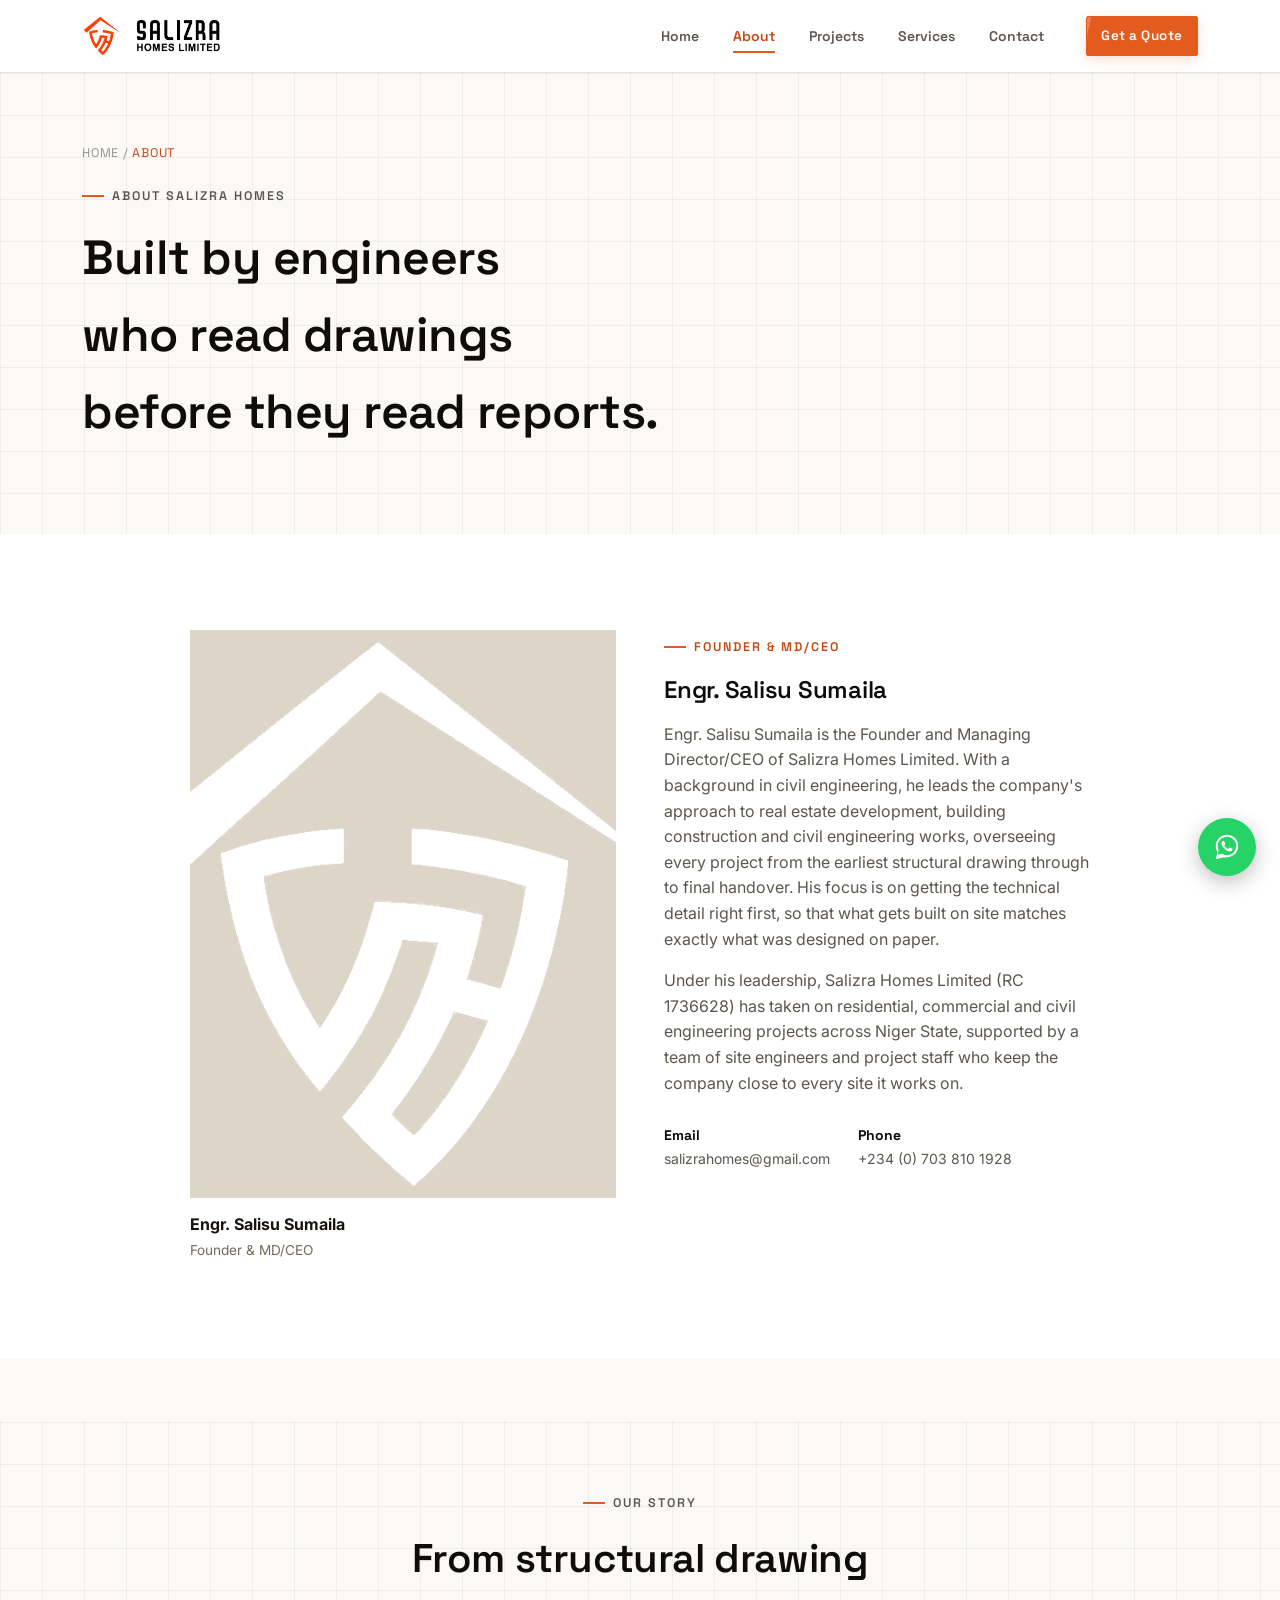
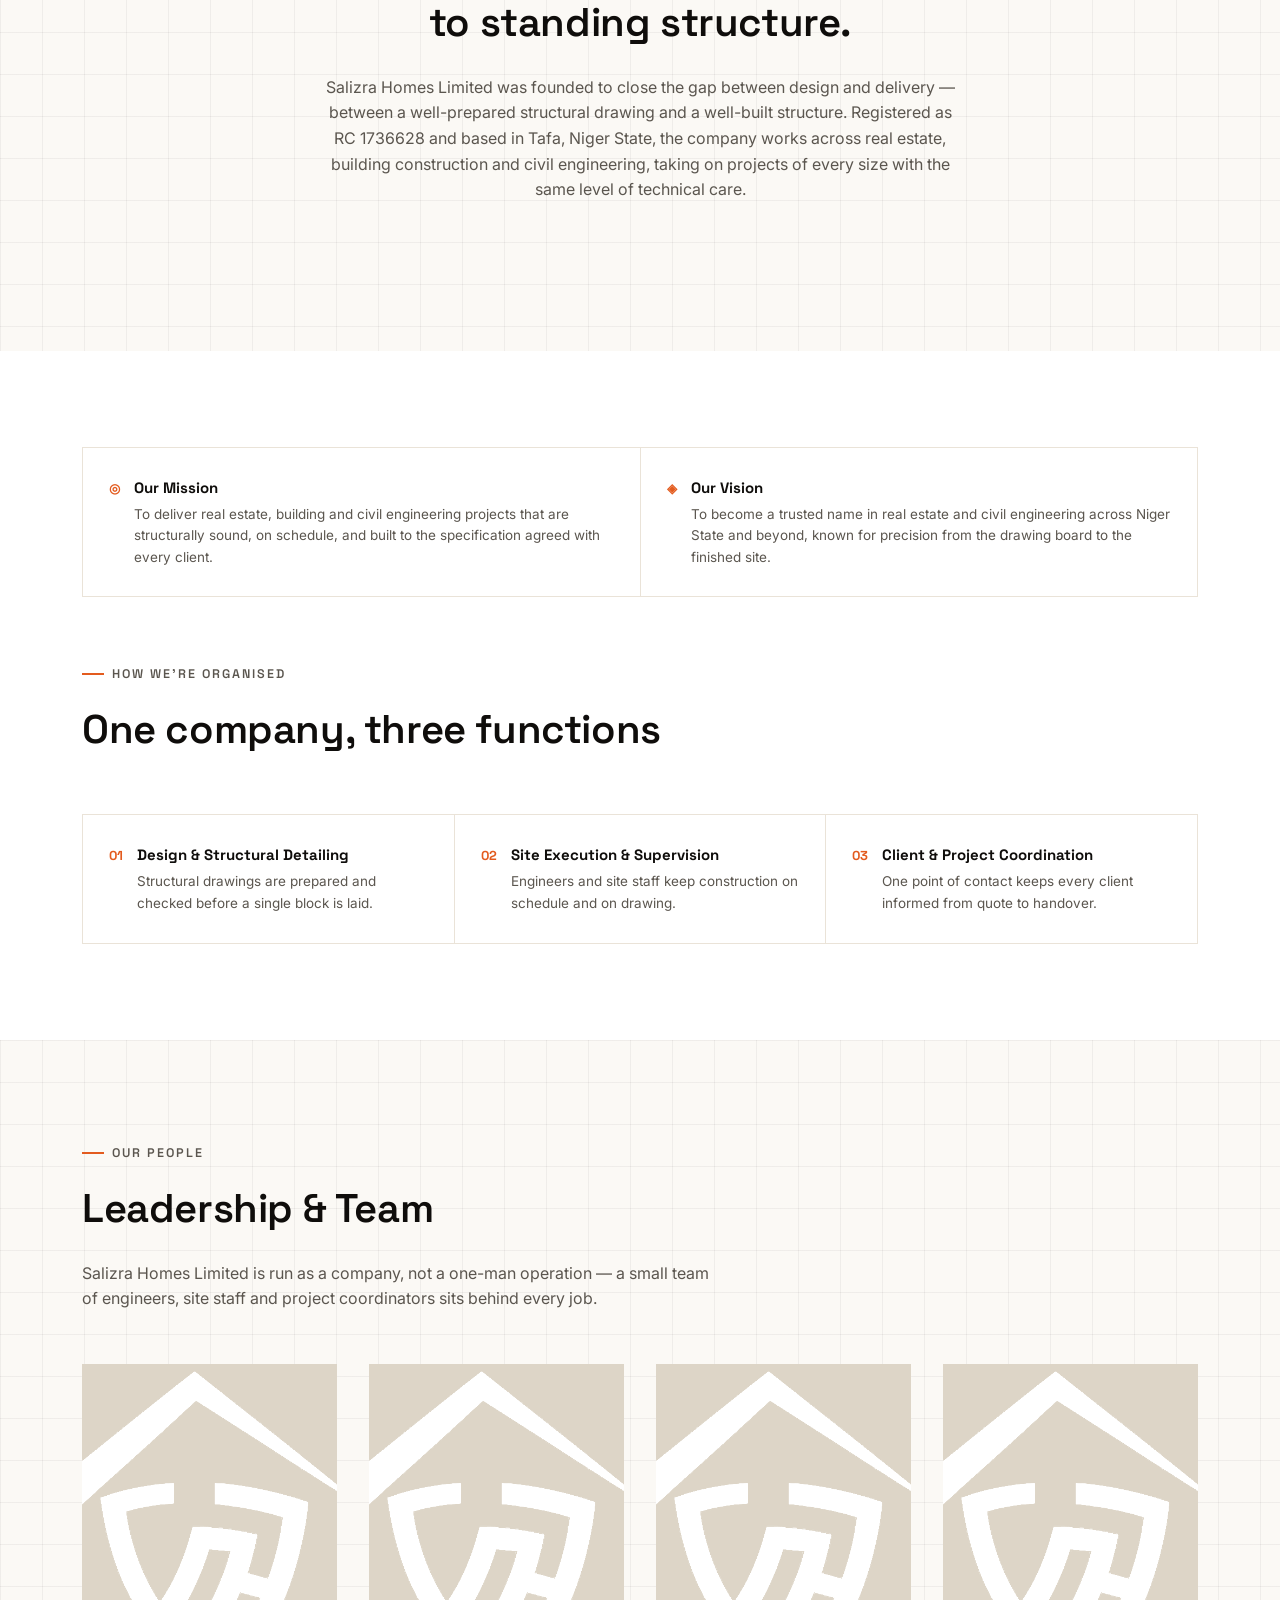
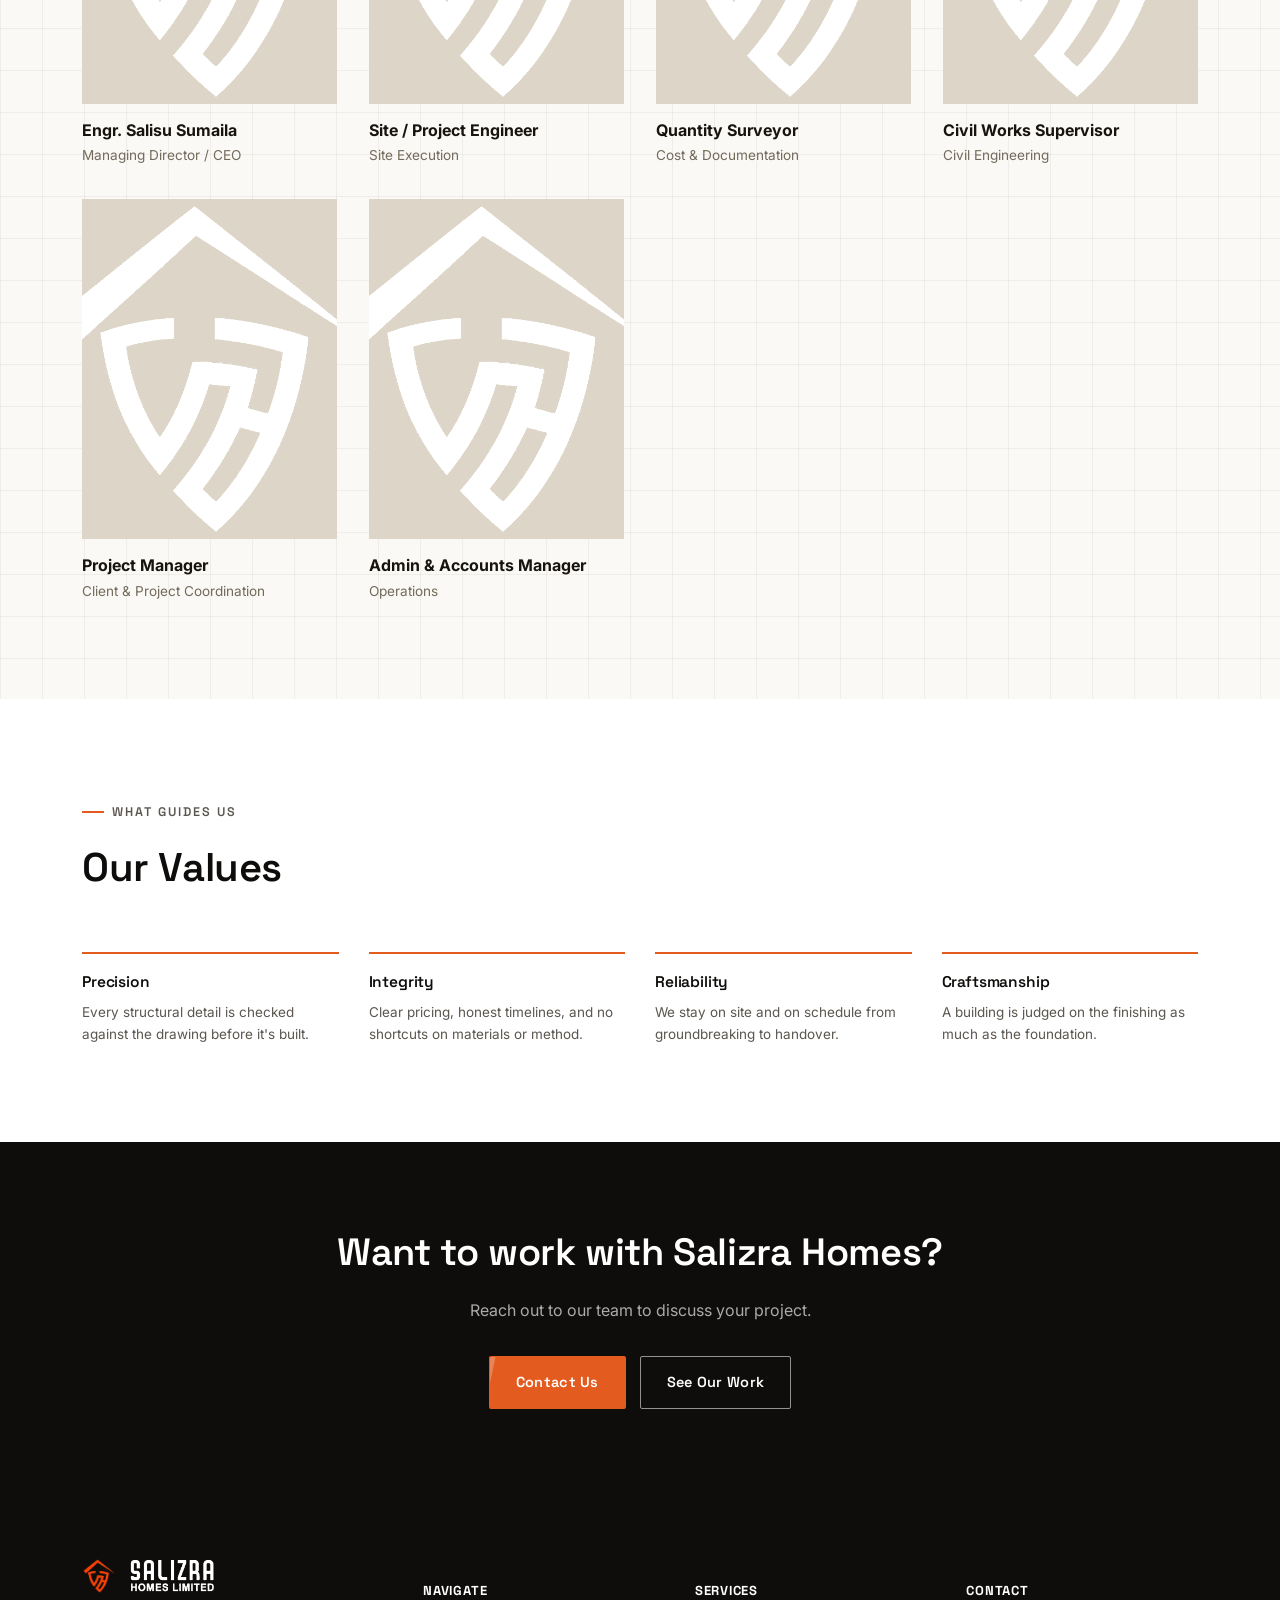
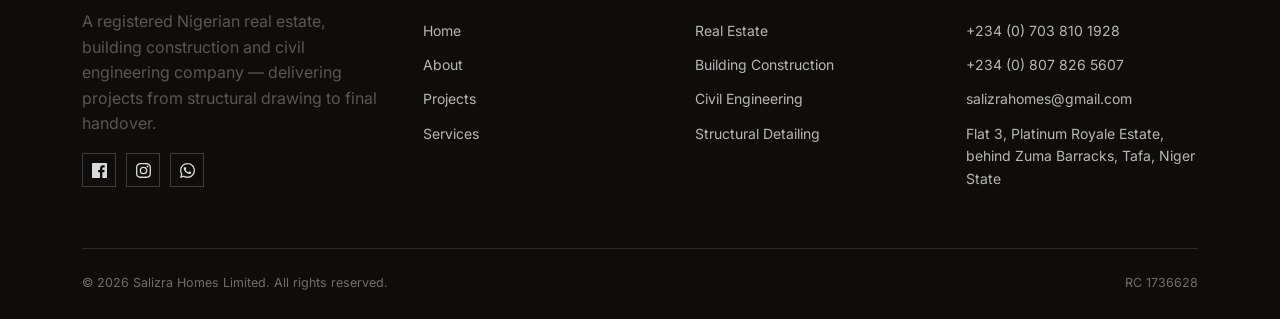
==== commit 9c7f581d: "Add hover card styling to founder section" ====
--- a/about.html
+++ b/about.html
@@ -62,30 +62,72 @@
 
 <!-- ============ FOUNDER SECTION ============ -->
 <section class="section">
-  <div class="container story-layout">
-    <div class="reveal">
-      <!-- EDIT: replace the watermark icon below with a real portrait of Engr. Salisu Sumaila -->
-      <div class="story-figure">
-        <img src="images/logo/salizra-icon-white.png" alt="" class="watermark">
-      </div>
-    </div>
-    <div class="reveal">
-      <p class="eyebrow">Founder &amp; MD/CEO</p>
-      <h2>Engr. Salisu Sumaila</h2>
-      <p style="font-size:16px;">
-        Engr. Salisu Sumaila is the Founder and Managing Director/CEO of Salizra Homes Limited. With a background in civil engineering, he leads the company's approach to real estate development, building construction and civil engineering works, overseeing every project from the earliest structural drawing through to final handover. His focus is on getting the technical detail right first, so that what gets built on site matches exactly what was designed on paper.
-      </p>
-      <p style="font-size:16px;">
-        Under his leadership, Salizra Homes Limited (RC 1736628) has taken on residential, commercial and civil engineering projects across Niger State, supported by a team of site engineers and project staff who keep the company close to every site it works on.
-      </p>
-      <div style="display:flex; gap:28px; margin-top:28px; flex-wrap:wrap;">
-        <div>
-          <b style="font-family:var(--font-display); display:block; color:var(--black); font-size:14px;">Email</b>
-          <span style="color:var(--ink-soft); font-size:14px;">salizrahomes@gmail.com</span>
-        </div>
-        <div>
-          <b style="font-family:var(--font-display); display:block; color:var(--black); font-size:14px;">Phone</b>
-          <span style="color:var(--ink-soft); font-size:14px;">+234 (0) 703 810 1928</span>
+  <div class="container">
+    <div style="display: grid; grid-template-columns: 1fr 1fr; gap: 48px; align-items: start; max-width: 900px; margin: 0 auto;">
+      <!-- Founder Card -->
+      <div class="tm-card">
+        <div class="tm-photo-wrap">
+          <img class="tm-photo" src="images/logo/salizra-icon-white.png" alt="Engr. Salisu Sumaila">
+
+          <div class="tm-overlay">
+            <a class="tm-icon-btn" href="https://wa.me/2347038101928" target="_blank" rel="noopener noreferrer" aria-label="Message on WhatsApp">
+              <svg viewBox="0 0 32 32" xmlns="http://www.w3.org/2000/svg" aria-hidden="true"><path d="M16.001 3C9.373 3 4 8.373 4 15c0 2.362.687 4.564 1.874 6.417L4 29l7.771-1.84A11.94 11.94 0 0 0 16.001 27C22.628 27 28 21.627 28 15S22.628 3 16.001 3zm0 21.818a9.77 9.77 0 0 1-4.98-1.362l-.357-.212-4.61 1.092 1.127-4.494-.233-.368A9.78 9.78 0 0 1 6.18 15c0-5.417 4.404-9.818 9.82-9.818 5.417 0 9.818 4.401 9.818 9.818 0 5.417-4.401 9.818-9.818 9.818zm5.377-7.343c-.294-.147-1.744-.86-2.014-.958-.27-.098-.467-.147-.663.147-.196.294-.76.958-.932 1.155-.172.196-.343.221-.637.074-.294-.147-1.242-.458-2.365-1.461-.874-.78-1.464-1.744-1.636-2.038-.172-.294-.018-.453.129-.6.132-.132.294-.343.441-.514.147-.172.196-.294.294-.49.098-.196.049-.368-.025-.514-.074-.147-.663-1.6-.909-2.192-.239-.575-.483-.497-.663-.506l-.564-.01c-.196 0-.514.074-.784.368-.27.294-1.03 1.007-1.03 2.454s1.055 2.846 1.202 3.043c.147.196 2.077 3.171 5.032 4.446.703.303 1.251.484 1.679.62.706.224 1.348.192 1.856.117.566-.085 1.744-.713 1.99-1.402.246-.69.246-1.28.172-1.402-.074-.123-.27-.196-.564-.343z"/></svg>
+            </a>
+            <a class="tm-icon-btn" href="tel:+2347038101928" aria-label="Call">
+              <svg viewBox="0 0 24 24" xmlns="http://www.w3.org/2000/svg" aria-hidden="true"><path d="M6.62 10.79a15.05 15.05 0 0 0 6.59 6.59l2.2-2.2a1 1 0 0 1 1.02-.24 11.36 11.36 0 0 0 3.57.57 1 1 0 0 1 1 1V20a1 1 0 0 1-1 1A17 17 0 0 1 3 4a1 1 0 0 1 1-1h3.5a1 1 0 0 1 1 1 11.36 11.36 0 0 0 .57 3.57 1 1 0 0 1-.25 1.02l-2.2 2.2z"/></svg>
+            </a>
+          </div>
+
+          <button
+            class="tm-dots-btn"
+            aria-label="View credentials"
+            aria-expanded="false"
+            data-name="Engr. Salisu Sumaila"
+            data-title="Founder & Managing Director / CEO"
+            data-coren="COREN Reg. No: [insert real number]"
+            data-nse="NSE Member: [insert if applicable]"
+            data-cac="Company Reg: RC 1736628"
+            data-qualification="B.Eng / Civil Engineering — [insert university or equivalent]"
+            data-experience="12+ years in real estate, building construction and structural detailing"
+            data-bio="Engr. Salisu Sumaila is the Founder and Managing Director/CEO of Salizra Homes Limited. With a background in civil engineering, he leads the company's approach to real estate development, building construction and civil engineering works, overseeing every project from the earliest structural drawing through to final handover."
+            data-verify-url="https://coren.gov.ng/verify"
+          >
+            <svg viewBox="0 0 24 24" xmlns="http://www.w3.org/2000/svg" aria-hidden="true"><circle cx="5" cy="12" r="2"/><circle cx="12" cy="12" r="2"/><circle cx="19" cy="12" r="2"/></svg>
+          </button>
+
+          <div class="tm-popover">
+            <p class="tm-popover-title">Registrations</p>
+            <div class="tm-cred-list"></div>
+            <p class="tm-popover-bio"></p>
+            <a class="tm-popover-verify" href="#" target="_blank" rel="noopener noreferrer">Verify on COREN →</a>
+          </div>
+        </div>
+
+        <div class="tm-info">
+          <p class="tm-name">Engr. Salisu Sumaila</p>
+          <p class="tm-title">Founder & MD/CEO</p>
+        </div>
+      </div>
+
+      <!-- Founder Bio -->
+      <div>
+        <p class="eyebrow">Founder &amp; MD/CEO</p>
+        <h2>Engr. Salisu Sumaila</h2>
+        <p style="font-size:16px;">
+          Engr. Salisu Sumaila is the Founder and Managing Director/CEO of Salizra Homes Limited. With a background in civil engineering, he leads the company's approach to real estate development, building construction and civil engineering works, overseeing every project from the earliest structural drawing through to final handover. His focus is on getting the technical detail right first, so that what gets built on site matches exactly what was designed on paper.
+        </p>
+        <p style="font-size:16px;">
+          Under his leadership, Salizra Homes Limited (RC 1736628) has taken on residential, commercial and civil engineering projects across Niger State, supported by a team of site engineers and project staff who keep the company close to every site it works on.
+        </p>
+        <div style="display:flex; gap:28px; margin-top:28px; flex-wrap:wrap;">
+          <div>
+            <b style="font-family:var(--font-display); display:block; color:var(--black); font-size:14px;">Email</b>
+            <span style="color:var(--ink-soft); font-size:14px;">salizrahomes@gmail.com</span>
+          </div>
+          <div>
+            <b style="font-family:var(--font-display); display:block; color:var(--black); font-size:14px;">Phone</b>
+            <span style="color:var(--ink-soft); font-size:14px;">+234 (0) 703 810 1928</span>
+          </div>
         </div>
       </div>
     </div>
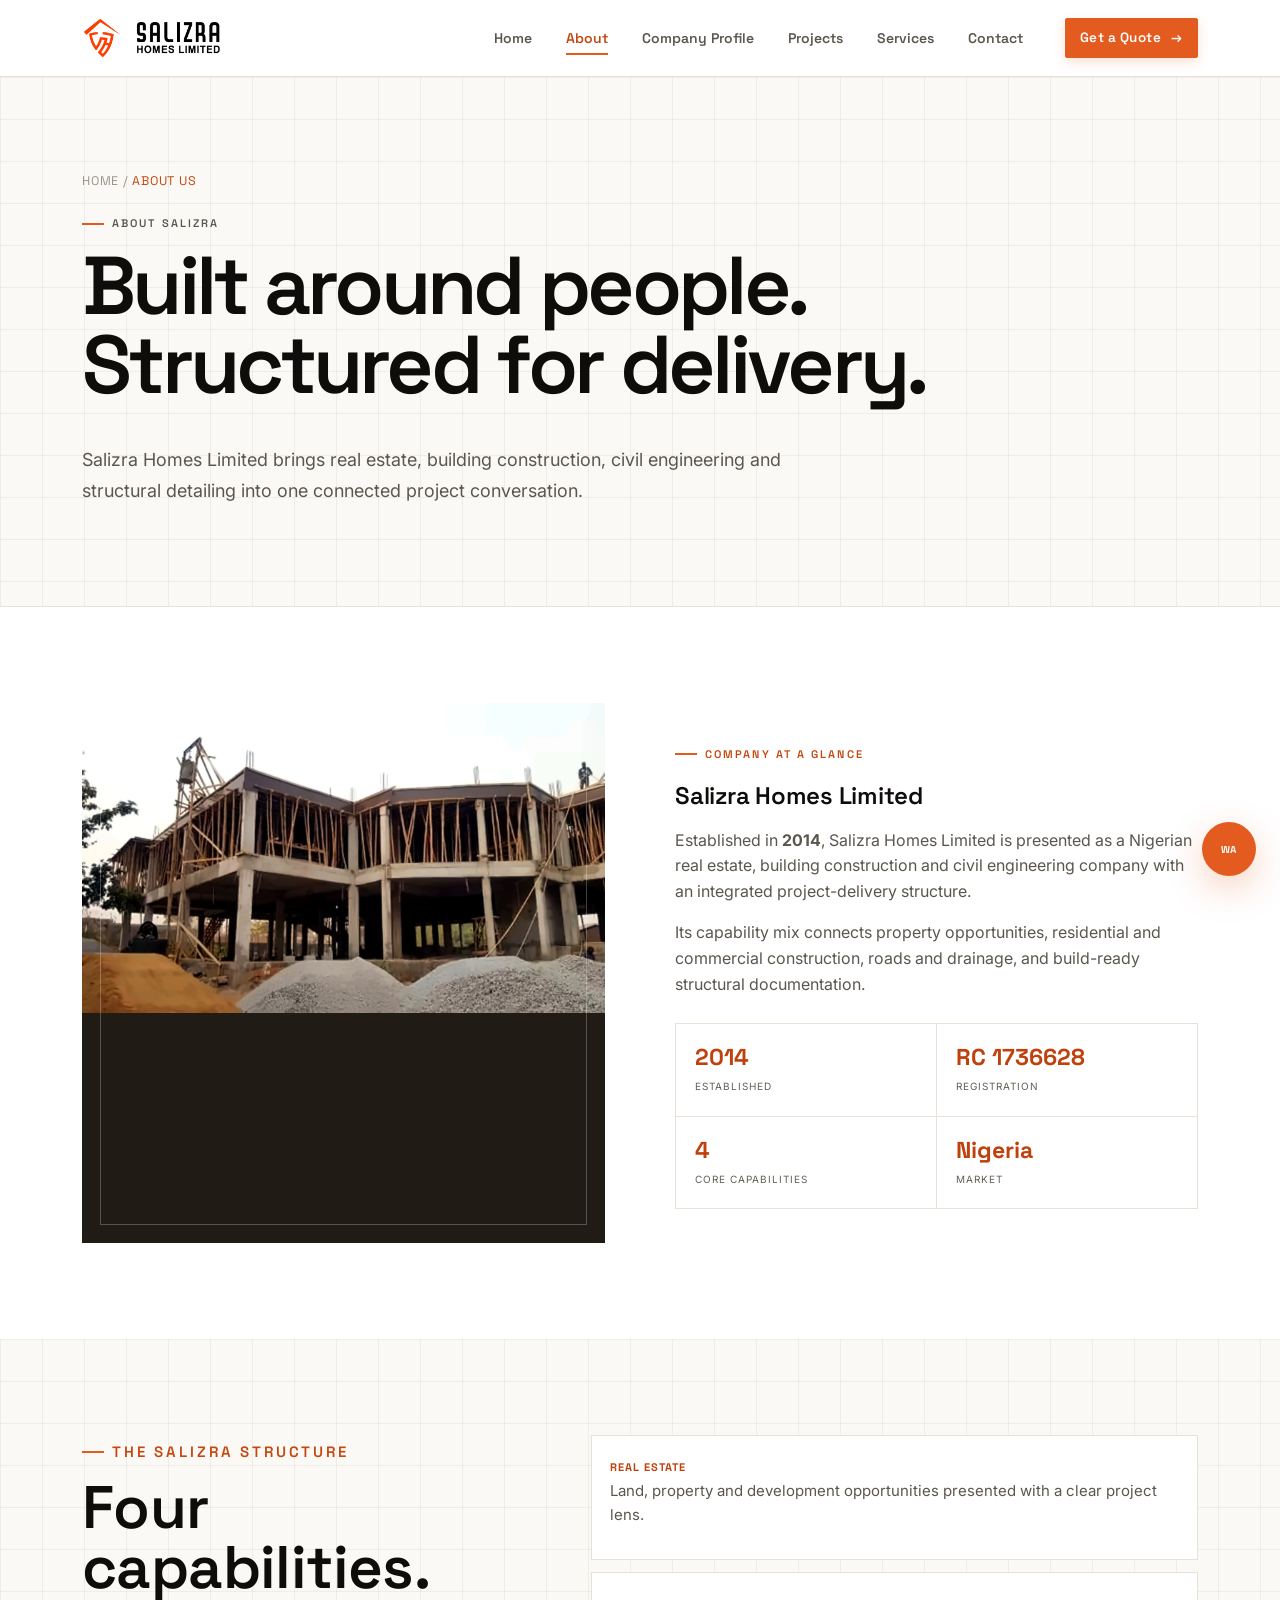
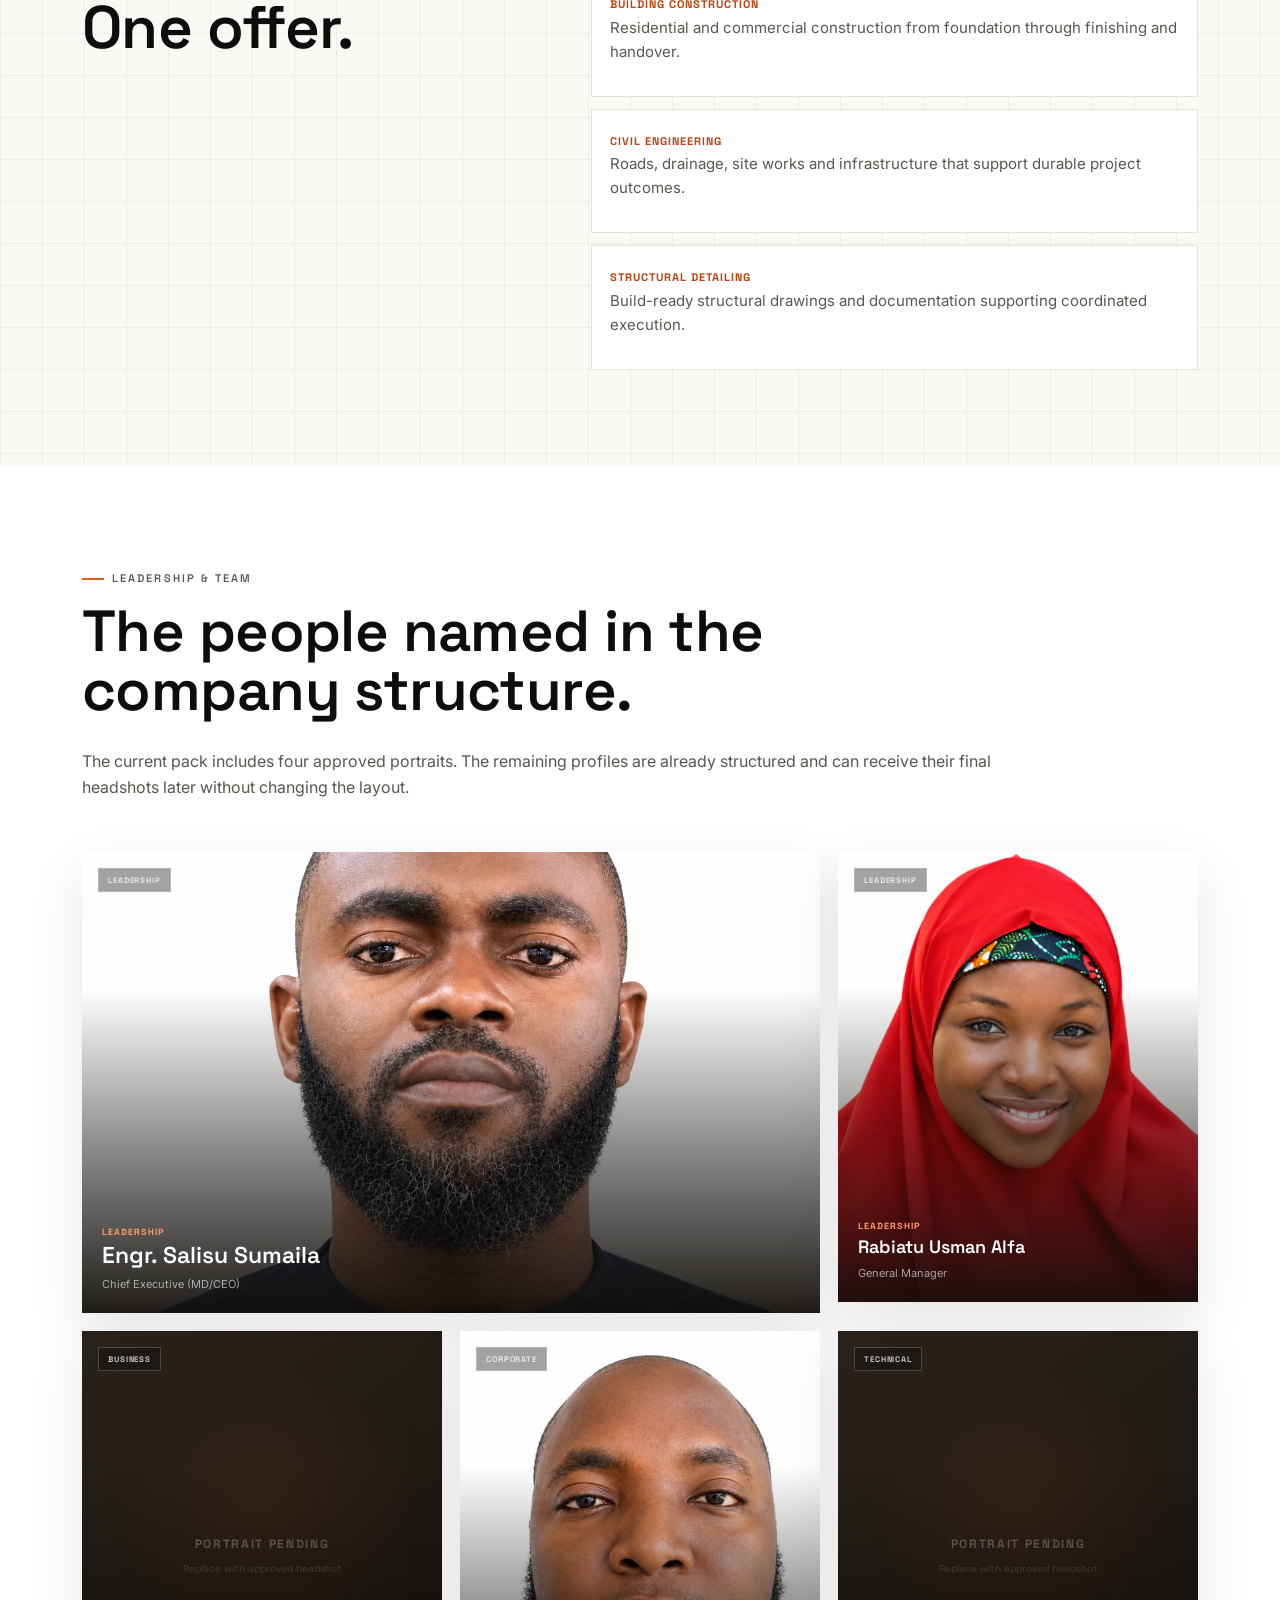
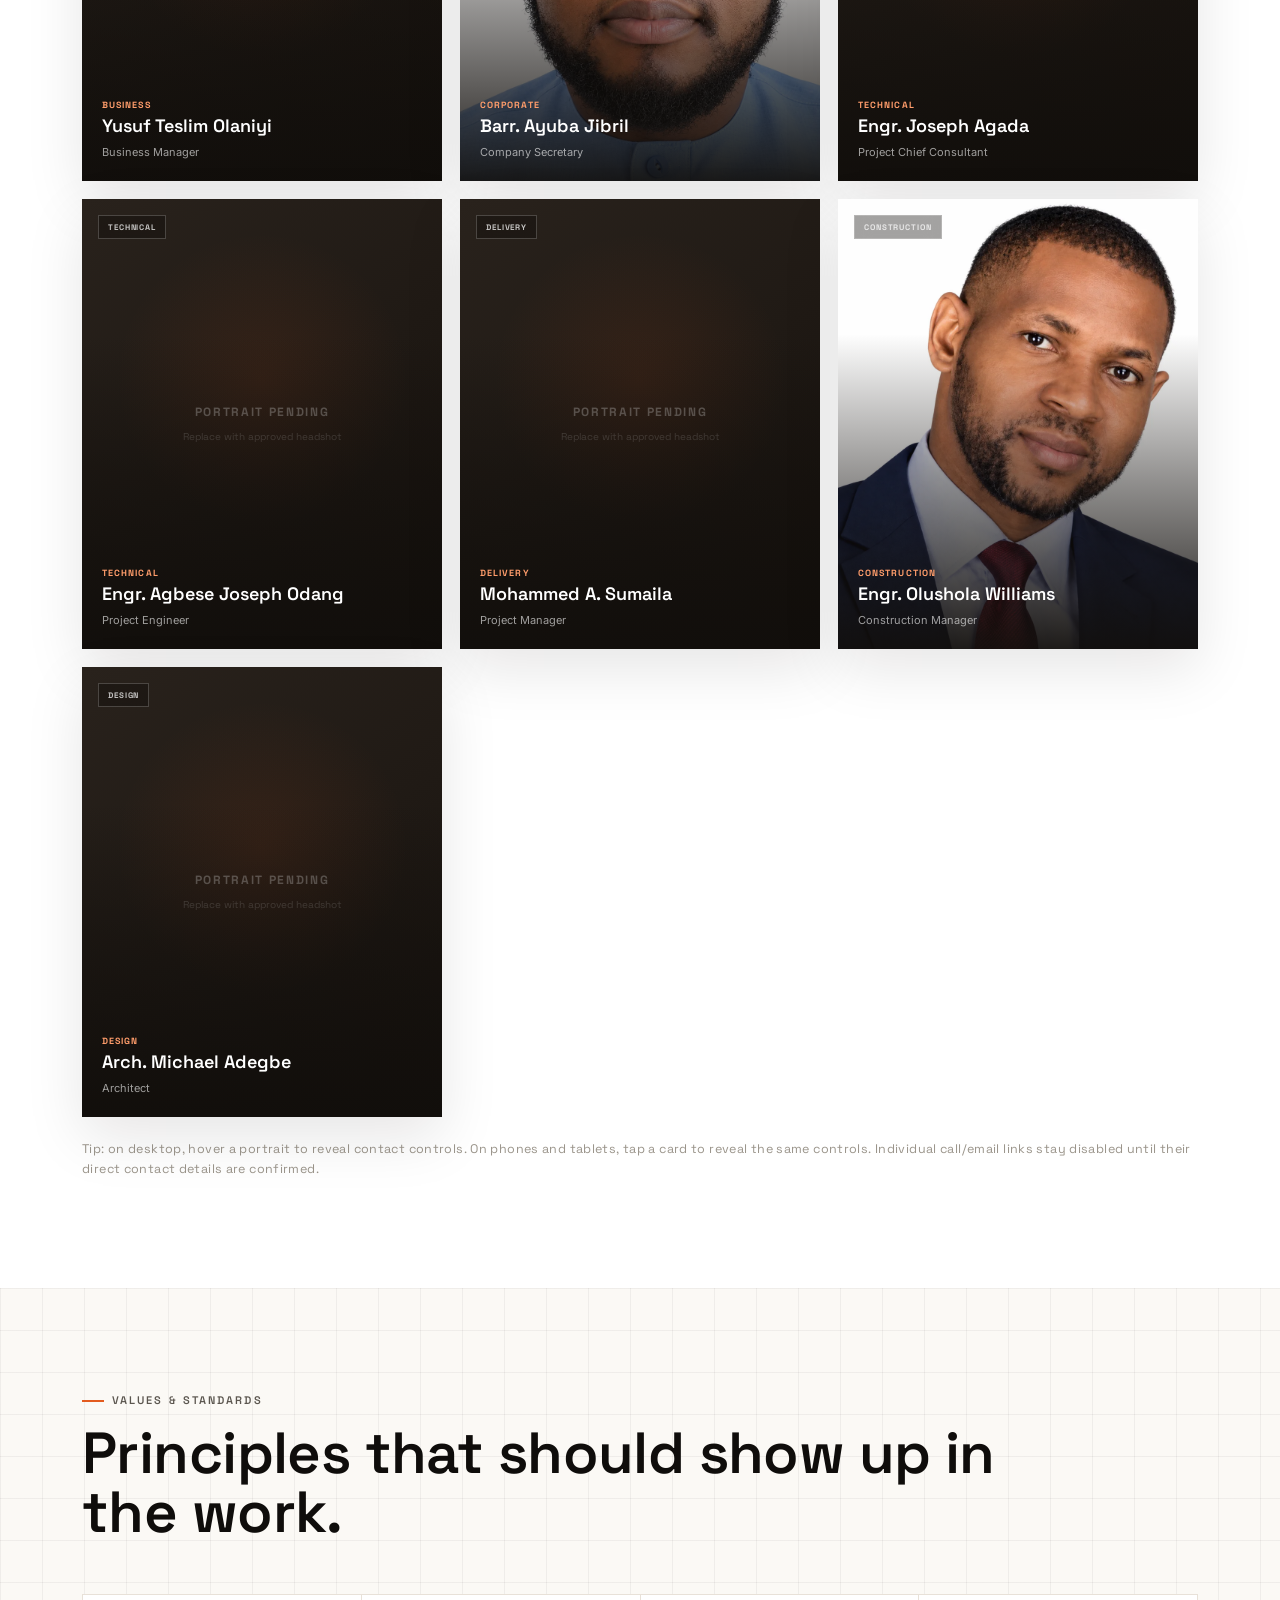
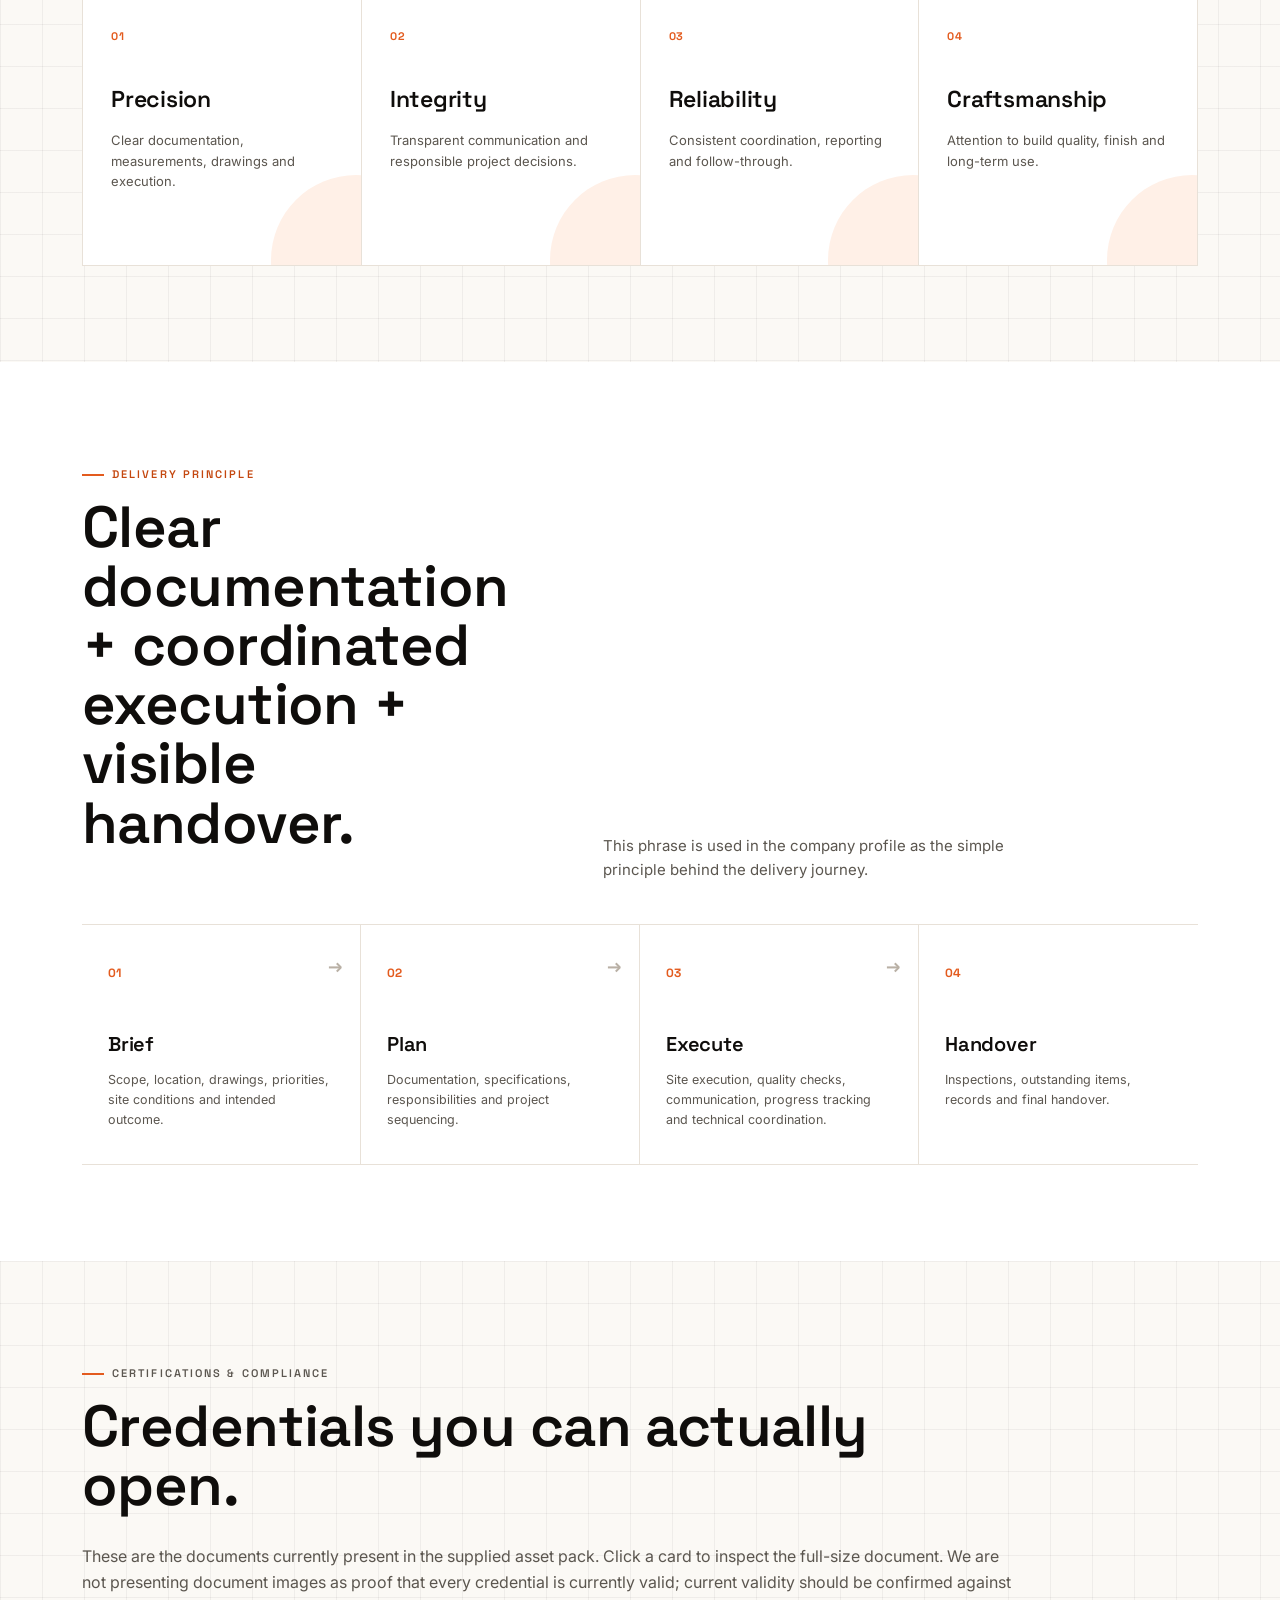
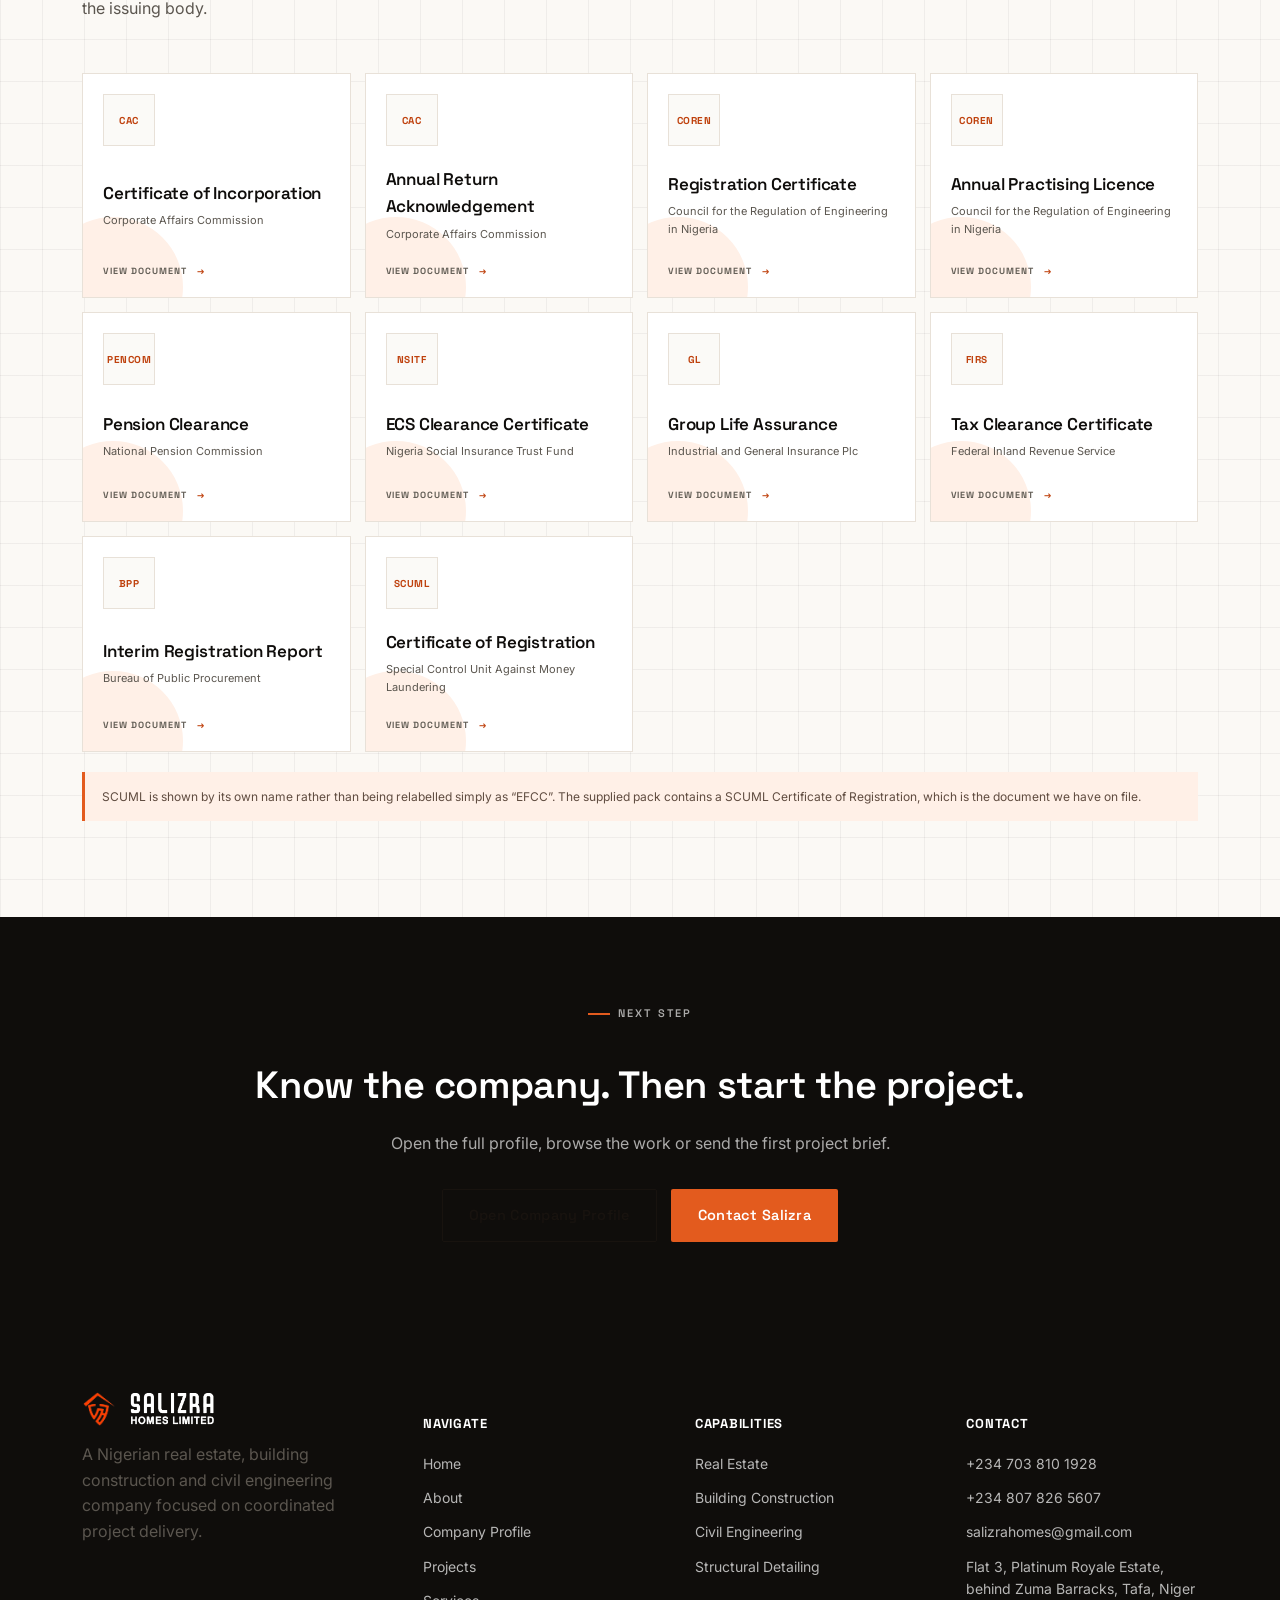
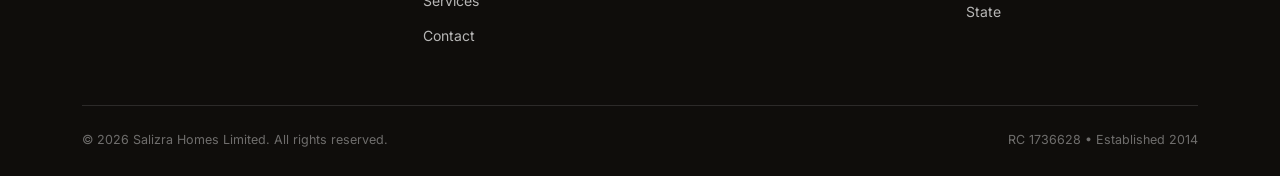
==== commit 736e7566: "Initial commit: Salizra Homes website" ====
--- a/about.html
+++ b/about.html
@@ -1,567 +1,8 @@
-<!DOCTYPE html>
-<html lang="en">
-<head>
-<meta charset="UTF-8">
-<meta name="viewport" content="width=device-width, initial-scale=1.0">
-<title>About Us — Salizra Homes Limited</title>
-<meta name="description" content="Meet the leadership and team behind Salizra Homes Limited, and learn the company's story, mission and values.">
-<link rel="preconnect" href="https://fonts.googleapis.com">
-<link href="https://fonts.googleapis.com/css2?family=Inter:wght@400;500;600&family=Oswald:wght@500;600&family=Space+Grotesk:wght@500;600;700&display=swap" rel="stylesheet">
-<link rel="stylesheet" href="css/style.css">
-<link rel="icon" type="image/png" sizes="32x32" href="images/logo/favicon-32.png">
-<link rel="icon" type="image/png" sizes="16x16" href="images/logo/favicon-16.png">
-<link rel="apple-touch-icon" sizes="180x180" href="images/logo/favicon-180.png">
-<link rel="icon" type="image/png" sizes="192x192" href="images/logo/favicon-192.png">
-<link rel="shortcut icon" href="favicon.ico">
-<link rel="stylesheet" href="css/enhance.css">
-<link rel="stylesheet" href="team-credentials/team-credentials.css">
-<link rel="stylesheet" href="team-hover-cards/team-hover-cards.css">
-<link rel="stylesheet" href="salizra-additions/whatsapp-button/whatsapp-button.css">
-</head>
-<body>
-<!-- ============ PRELOADER ============ -->
-<div class="preloader" id="preloader" role="status" aria-label="Loading Salizra Homes Limited">
-  <div class="preloader-inner">
-    <div class="preloader-shield">
-      <img class="preloader-base" src="images/logo/salizra-icon-white.png" alt="">
-      <div class="preloader-sweep"></div>
-      <div class="preloader-sweep preloader-sweep-2"></div>
-    </div>
-    <div class="preloader-word">SALIZRA<span>HOMES LIMITED</span></div>
-    <div class="preloader-bar"><div class="preloader-bar-fill"></div></div>
-  </div>
-</div>
-
-<!-- ============ HEADER ============ -->
-<header class="site-header">
-  <nav class="nav">
-    <a href="index.html" class="brand">
-      <img src="images/logo/salizra-icon.png" alt="Salizra Homes Limited" class="brand-mark">
-      <span class="brand-word"><b>SALIZRA</b><span>Homes Limited</span></span>
-    </a>
-    <button class="nav-toggle" aria-label="Toggle menu" onclick="document.querySelector('.nav-links').classList.toggle('open'); this.classList.toggle('open');"><span></span></button>
-    <ul class="nav-links">
-      <li><a href="index.html">Home</a></li>
-      <li><a href="about.html" class="active">About</a></li>
-      <li><a href="projects.html">Projects</a></li>
-      <li><a href="services.html">Services</a></li>
-      <li><a href="contact.html">Contact</a></li>
-      <li class="nav-cta"><a href="contact.html" class="btn btn-primary">Get a Quote</a></li>
-    </ul>
-  </nav>
-</header>
-
-<!-- ============ PAGE HERO ============ -->
-<section class="page-hero blueprint">
-  <div class="container">
-    <p class="breadcrumb"><a href="index.html">Home</a> / <span class="orange">About</span></p>
-    <p class="eyebrow">About Salizra Homes</p>
-    <h1>Built by engineers<br>who read drawings<br>before they read reports.</h1>
-  </div>
-</section>
-
-<!-- ============ FOUNDER SECTION ============ -->
-<section class="section">
-  <div class="container">
-    <div style="display: grid; grid-template-columns: 1fr 1fr; gap: 48px; align-items: start; max-width: 900px; margin: 0 auto;">
-      <!-- Founder Card -->
-      <div class="tm-card">
-        <div class="tm-photo-wrap">
-          <img class="tm-photo" src="images/logo/salizra-icon-white.png" alt="Engr. Salisu Sumaila">
-
-          <div class="tm-overlay">
-            <a class="tm-icon-btn" href="https://wa.me/2347038101928" target="_blank" rel="noopener noreferrer" aria-label="Message on WhatsApp">
-              <svg viewBox="0 0 32 32" xmlns="http://www.w3.org/2000/svg" aria-hidden="true"><path d="M16.001 3C9.373 3 4 8.373 4 15c0 2.362.687 4.564 1.874 6.417L4 29l7.771-1.84A11.94 11.94 0 0 0 16.001 27C22.628 27 28 21.627 28 15S22.628 3 16.001 3zm0 21.818a9.77 9.77 0 0 1-4.98-1.362l-.357-.212-4.61 1.092 1.127-4.494-.233-.368A9.78 9.78 0 0 1 6.18 15c0-5.417 4.404-9.818 9.82-9.818 5.417 0 9.818 4.401 9.818 9.818 0 5.417-4.401 9.818-9.818 9.818zm5.377-7.343c-.294-.147-1.744-.86-2.014-.958-.27-.098-.467-.147-.663.147-.196.294-.76.958-.932 1.155-.172.196-.343.221-.637.074-.294-.147-1.242-.458-2.365-1.461-.874-.78-1.464-1.744-1.636-2.038-.172-.294-.018-.453.129-.6.132-.132.294-.343.441-.514.147-.172.196-.294.294-.49.098-.196.049-.368-.025-.514-.074-.147-.663-1.6-.909-2.192-.239-.575-.483-.497-.663-.506l-.564-.01c-.196 0-.514.074-.784.368-.27.294-1.03 1.007-1.03 2.454s1.055 2.846 1.202 3.043c.147.196 2.077 3.171 5.032 4.446.703.303 1.251.484 1.679.62.706.224 1.348.192 1.856.117.566-.085 1.744-.713 1.99-1.402.246-.69.246-1.28.172-1.402-.074-.123-.27-.196-.564-.343z"/></svg>
-            </a>
-            <a class="tm-icon-btn" href="tel:+2347038101928" aria-label="Call">
-              <svg viewBox="0 0 24 24" xmlns="http://www.w3.org/2000/svg" aria-hidden="true"><path d="M6.62 10.79a15.05 15.05 0 0 0 6.59 6.59l2.2-2.2a1 1 0 0 1 1.02-.24 11.36 11.36 0 0 0 3.57.57 1 1 0 0 1 1 1V20a1 1 0 0 1-1 1A17 17 0 0 1 3 4a1 1 0 0 1 1-1h3.5a1 1 0 0 1 1 1 11.36 11.36 0 0 0 .57 3.57 1 1 0 0 1-.25 1.02l-2.2 2.2z"/></svg>
-            </a>
-          </div>
-
-          <button
-            class="tm-dots-btn"
-            aria-label="View credentials"
-            aria-expanded="false"
-            data-name="Engr. Salisu Sumaila"
-            data-title="Founder & Managing Director / CEO"
-            data-coren="COREN Reg. No: [insert real number]"
-            data-nse="NSE Member: [insert if applicable]"
-            data-cac="Company Reg: RC 1736628"
-            data-qualification="B.Eng / Civil Engineering — [insert university or equivalent]"
-            data-experience="12+ years in real estate, building construction and structural detailing"
-            data-bio="Engr. Salisu Sumaila is the Founder and Managing Director/CEO of Salizra Homes Limited. With a background in civil engineering, he leads the company's approach to real estate development, building construction and civil engineering works, overseeing every project from the earliest structural drawing through to final handover."
-            data-verify-url="https://coren.gov.ng/verify"
-          >
-            <svg viewBox="0 0 24 24" xmlns="http://www.w3.org/2000/svg" aria-hidden="true"><circle cx="5" cy="12" r="2"/><circle cx="12" cy="12" r="2"/><circle cx="19" cy="12" r="2"/></svg>
-          </button>
-
-          <div class="tm-popover">
-            <p class="tm-popover-title">Registrations</p>
-            <div class="tm-cred-list"></div>
-            <p class="tm-popover-bio"></p>
-            <a class="tm-popover-verify" href="#" target="_blank" rel="noopener noreferrer">Verify on COREN →</a>
-          </div>
-        </div>
-
-        <div class="tm-info">
-          <p class="tm-name">Engr. Salisu Sumaila</p>
-          <p class="tm-title">Founder & MD/CEO</p>
-        </div>
-      </div>
-
-      <!-- Founder Bio -->
-      <div>
-        <p class="eyebrow">Founder &amp; MD/CEO</p>
-        <h2>Engr. Salisu Sumaila</h2>
-        <p style="font-size:16px;">
-          Engr. Salisu Sumaila is the Founder and Managing Director/CEO of Salizra Homes Limited. With a background in civil engineering, he leads the company's approach to real estate development, building construction and civil engineering works, overseeing every project from the earliest structural drawing through to final handover. His focus is on getting the technical detail right first, so that what gets built on site matches exactly what was designed on paper.
-        </p>
-        <p style="font-size:16px;">
-          Under his leadership, Salizra Homes Limited (RC 1736628) has taken on residential, commercial and civil engineering projects across Niger State, supported by a team of site engineers and project staff who keep the company close to every site it works on.
-        </p>
-        <div style="display:flex; gap:28px; margin-top:28px; flex-wrap:wrap;">
-          <div>
-            <b style="font-family:var(--font-display); display:block; color:var(--black); font-size:14px;">Email</b>
-            <span style="color:var(--ink-soft); font-size:14px;">salizrahomes@gmail.com</span>
-          </div>
-          <div>
-            <b style="font-family:var(--font-display); display:block; color:var(--black); font-size:14px;">Phone</b>
-            <span style="color:var(--ink-soft); font-size:14px;">+234 (0) 703 810 1928</span>
-          </div>
-        </div>
-      </div>
-    </div>
-  </div>
-</section>
-
-<div class="section-divider"><div class="chevron-divider"></div></div>
-
-<!-- ============ COMPANY STORY ============ -->
-<section class="section blueprint" style="padding-top:64px;">
-  <div class="container">
-    <div class="section-head center">
-      <p class="eyebrow">Our Story</p>
-      <h2>From structural drawing<br>to standing structure.</h2>
-      <p style="font-size:16px;">Salizra Homes Limited was founded to close the gap between design and delivery — between a well-prepared structural drawing and a well-built structure. Registered as RC 1736628 and based in Tafa, Niger State, the company works across real estate, building construction and civil engineering, taking on projects of every size with the same level of technical care.</p>
-    </div>
-  </div>
-</section>
-
-<!-- ============ MISSION / VISION ============ -->
-<section class="section">
-  <div class="container">
-    <div class="pill-strip" style="margin-bottom:60px;">
-      <div class="pill" style="flex:1 1 320px;">
-        <span class="pill-index">&#9678;</span>
-        <div class="pill-body">
-          <b>Our Mission</b>
-          <p>To deliver real estate, building and civil engineering projects that are structurally sound, on schedule, and built to the specification agreed with every client.</p>
-        </div>
-      </div>
-      <div class="pill" style="flex:1 1 320px;">
-        <span class="pill-index">&#9672;</span>
-        <div class="pill-body">
-          <b>Our Vision</b>
-          <p>To become a trusted name in real estate and civil engineering across Niger State and beyond, known for precision from the drawing board to the finished site.</p>
-        </div>
-      </div>
-    </div>
-
-    <div class="section-head">
-      <p class="eyebrow">How We're Organised</p>
-      <h2>One company, three functions</h2>
-    </div>
-    <div class="pill-strip" style="margin-bottom:0;">
-      <div class="pill" style="flex:1 1 260px;">
-        <span class="pill-index">01</span>
-        <div class="pill-body">
-          <b>Design &amp; Structural Detailing</b>
-          <p>Structural drawings are prepared and checked before a single block is laid.</p>
-        </div>
-      </div>
-      <div class="pill" style="flex:1 1 260px;">
-        <span class="pill-index">02</span>
-        <div class="pill-body">
-          <b>Site Execution &amp; Supervision</b>
-          <p>Engineers and site staff keep construction on schedule and on drawing.</p>
-        </div>
-      </div>
-      <div class="pill" style="flex:1 1 260px;">
-        <span class="pill-index">03</span>
-        <div class="pill-body">
-          <b>Client &amp; Project Coordination</b>
-          <p>One point of contact keeps every client informed from quote to handover.</p>
-        </div>
-      </div>
-    </div>
-  </div>
-</section>
-
-<!-- ============ LEADERSHIP & TEAM ============ -->
-<section class="section blueprint">
-  <div class="container">
-    <div class="section-head">
-      <p class="eyebrow">Our People</p>
-      <h2>Leadership &amp; Team</h2>
-      <p style="font-size:16px;">Salizra Homes Limited is run as a company, not a one-man operation — a small team of engineers, site staff and project coordinators sits behind every job.</p>
-    </div>
-    <div class="tm-grid">
-      <div class="tm-card">
-        <div class="tm-photo-wrap">
-          <img class="tm-photo" src="images/logo/salizra-icon-white.png" alt="Engr. Salisu Sumaila">
-
-          <div class="tm-overlay">
-            <a class="tm-icon-btn" href="https://wa.me/2347038101928" target="_blank" rel="noopener noreferrer" aria-label="Message on WhatsApp">
-              <svg viewBox="0 0 32 32" xmlns="http://www.w3.org/2000/svg" aria-hidden="true"><path d="M16.001 3C9.373 3 4 8.373 4 15c0 2.362.687 4.564 1.874 6.417L4 29l7.771-1.84A11.94 11.94 0 0 0 16.001 27C22.628 27 28 21.627 28 15S22.628 3 16.001 3zm0 21.818a9.77 9.77 0 0 1-4.98-1.362l-.357-.212-4.61 1.092 1.127-4.494-.233-.368A9.78 9.78 0 0 1 6.18 15c0-5.417 4.404-9.818 9.82-9.818 5.417 0 9.818 4.401 9.818 9.818 0 5.417-4.401 9.818-9.818 9.818zm5.377-7.343c-.294-.147-1.744-.86-2.014-.958-.27-.098-.467-.147-.663.147-.196.294-.76.958-.932 1.155-.172.196-.343.221-.637.074-.294-.147-1.242-.458-2.365-1.461-.874-.78-1.464-1.744-1.636-2.038-.172-.294-.018-.453.129-.6.132-.132.294-.343.441-.514.147-.172.196-.294.294-.49.098-.196.049-.368-.025-.514-.074-.147-.663-1.6-.909-2.192-.239-.575-.483-.497-.663-.506l-.564-.01c-.196 0-.514.074-.784.368-.27.294-1.03 1.007-1.03 2.454s1.055 2.846 1.202 3.043c.147.196 2.077 3.171 5.032 4.446.703.303 1.251.484 1.679.62.706.224 1.348.192 1.856.117.566-.085 1.744-.713 1.99-1.402.246-.69.246-1.28.172-1.402-.074-.123-.27-.196-.564-.343z"/></svg>
-            </a>
-            <a class="tm-icon-btn" href="tel:+2347038101928" aria-label="Call">
-              <svg viewBox="0 0 24 24" xmlns="http://www.w3.org/2000/svg" aria-hidden="true"><path d="M6.62 10.79a15.05 15.05 0 0 0 6.59 6.59l2.2-2.2a1 1 0 0 1 1.02-.24 11.36 11.36 0 0 0 3.57.57 1 1 0 0 1 1 1V20a1 1 0 0 1-1 1A17 17 0 0 1 3 4a1 1 0 0 1 1-1h3.5a1 1 0 0 1 1 1 11.36 11.36 0 0 0 .57 3.57 1 1 0 0 1-.25 1.02l-2.2 2.2z"/></svg>
-            </a>
-          </div>
-
-          <button
-            class="tm-dots-btn"
-            aria-label="View credentials"
-            aria-expanded="false"
-            data-name="Engr. Salisu Sumaila"
-            data-title="Managing Director / CEO"
-            data-coren="COREN Reg. No: [insert real number]"
-            data-nse="NSE Member: [insert if applicable]"
-            data-cac="Company Reg: RC 1736628"
-            data-qualification="B.Eng / Civil Engineering — [insert university or equivalent]"
-            data-experience="12+ years in real estate, building construction and structural detailing"
-            data-bio="Engr. Salisu Sumaila leads Salizra Homes Limited across real estate development, construction supervision and project planning. He directs the technical decision-making and ensures each project is delivered with consistent quality, site control and accountability."
-            data-verify-url="https://coren.gov.ng/verify"
-          >
-            <svg viewBox="0 0 24 24" xmlns="http://www.w3.org/2000/svg" aria-hidden="true"><circle cx="5" cy="12" r="2"/><circle cx="12" cy="12" r="2"/><circle cx="19" cy="12" r="2"/></svg>
-          </button>
-
-          <div class="tm-popover">
-            <p class="tm-popover-title">Registrations</p>
-            <div class="tm-cred-list"></div>
-            <p class="tm-popover-bio"></p>
-            <a class="tm-popover-verify" href="#" target="_blank" rel="noopener noreferrer">Verify on COREN →</a>
-          </div>
-        </div>
-
-        <div class="tm-info">
-          <p class="tm-name">Engr. Salisu Sumaila</p>
-          <p class="tm-title">Managing Director / CEO</p>
-        </div>
-      </div>
-
-      <div class="tm-card">
-        <div class="tm-photo-wrap">
-          <img class="tm-photo" src="images/logo/salizra-icon-white.png" alt="Site / Project Engineer">
-
-          <div class="tm-overlay">
-            <a class="tm-icon-btn" href="https://wa.me/2347038101928" target="_blank" rel="noopener noreferrer" aria-label="Message on WhatsApp"><svg viewBox="0 0 32 32" xmlns="http://www.w3.org/2000/svg" aria-hidden="true"><path d="M16.001 3C9.373 3 4 8.373 4 15c0 2.362.687 4.564 1.874 6.417L4 29l7.771-1.84A11.94 11.94 0 0 0 16.001 27C22.628 27 28 21.627 28 15S22.628 3 16.001 3zm0 21.818a9.77 9.77 0 0 1-4.98-1.362l-.357-.212-4.61 1.092 1.127-4.494-.233-.368A9.78 9.78 0 0 1 6.18 15c0-5.417 4.404-9.818 9.82-9.818 5.417 0 9.818 4.401 9.818 9.818 0 5.417-4.401 9.818-9.818 9.818zm5.377-7.343c-.294-.147-1.744-.86-2.014-.958-.27-.098-.467-.147-.663.147-.196.294-.76.958-.932 1.155-.172.196-.343.221-.637.074-.294-.147-1.242-.458-2.365-1.461-.874-.78-1.464-1.744-1.636-2.038-.172-.294-.018-.453.129-.6.132-.132.294-.343.441-.514.147-.172.196-.294.294-.49.098-.196.049-.368-.025-.514-.074-.147-.663-1.6-.909-2.192-.239-.575-.483-.497-.663-.506l-.564-.01c-.196 0-.514.074-.784.368-.27.294-1.03 1.007-1.03 2.454s1.055 2.846 1.202 3.043c.147.196 2.077 3.171 5.032 4.446.703.303 1.251.484 1.679.62.706.224 1.348.192 1.856.117.566-.085 1.744-.713 1.99-1.402.246-.69.246-1.28.172-1.402-.074-.123-.27-.196-.564-.343z"/></svg></a>
-            <a class="tm-icon-btn" href="tel:+2347038101928" aria-label="Call"><svg viewBox="0 0 24 24" xmlns="http://www.w3.org/2000/svg" aria-hidden="true"><path d="M6.62 10.79a15.05 15.05 0 0 0 6.59 6.59l2.2-2.2a1 1 0 0 1 1.02-.24 11.36 11.36 0 0 0 3.57.57 1 1 0 0 1 1 1V20a1 1 0 0 1-1 1A17 17 0 0 1 3 4a1 1 0 0 1 1-1h3.5a1 1 0 0 1 1 1 11.36 11.36 0 0 0 .57 3.57 1 1 0 0 1-.25 1.02l-2.2 2.2z"/></svg></a>
-          </div>
-
-          <button class="tm-dots-btn" aria-label="View credentials" aria-expanded="false" data-name="Site / Project Engineer" data-title="Site Execution" data-coren="COREN Reg. No: [insert real number]" data-nse="NSE Member: [insert if applicable]" data-cac="Company Team: Salizra Homes Limited" data-qualification="Civil Engineering / Project Supervision" data-experience="Site coordination, contract monitoring and project supervision" data-bio="This team member coordinates execution on site, reviews progress against the approved drawing and keeps the work aligned with scope, timing and quality standards." data-verify-url="https://coren.gov.ng/verify"><svg viewBox="0 0 24 24" xmlns="http://www.w3.org/2000/svg" aria-hidden="true"><circle cx="5" cy="12" r="2"/><circle cx="12" cy="12" r="2"/><circle cx="19" cy="12" r="2"/></svg></button>
-
-          <div class="tm-popover">
-            <p class="tm-popover-title">Registrations</p>
-            <div class="tm-cred-list"></div>
-            <p class="tm-popover-bio"></p>
-            <a class="tm-popover-verify" href="#" target="_blank" rel="noopener noreferrer">Verify on COREN →</a>
-          </div>
-        </div>
-
-        <div class="tm-info">
-          <p class="tm-name">Site / Project Engineer</p>
-          <p class="tm-title">Site Execution</p>
-        </div>
-      </div>
-
-      <div class="tm-card">
-        <div class="tm-photo-wrap">
-          <img class="tm-photo" src="images/logo/salizra-icon-white.png" alt="Quantity Surveyor">
-
-          <div class="tm-overlay">
-            <a class="tm-icon-btn" href="https://wa.me/2347038101928" target="_blank" rel="noopener noreferrer" aria-label="Message on WhatsApp"><svg viewBox="0 0 32 32" xmlns="http://www.w3.org/2000/svg" aria-hidden="true"><path d="M16.001 3C9.373 3 4 8.373 4 15c0 2.362.687 4.564 1.874 6.417L4 29l7.771-1.84A11.94 11.94 0 0 0 16.001 27C22.628 27 28 21.627 28 15S22.628 3 16.001 3zm0 21.818a9.77 9.77 0 0 1-4.98-1.362l-.357-.212-4.61 1.092 1.127-4.494-.233-.368A9.78 9.78 0 0 1 6.18 15c0-5.417 4.404-9.818 9.82-9.818 5.417 0 9.818 4.401 9.818 9.818 0 5.417-4.401 9.818-9.818 9.818zm5.377-7.343c-.294-.147-1.744-.86-2.014-.958-.27-.098-.467-.147-.663.147-.196.294-.76.958-.932 1.155-.172.196-.343.221-.637.074-.294-.147-1.242-.458-2.365-1.461-.874-.78-1.464-1.744-1.636-2.038-.172-.294-.018-.453.129-.6.132-.132.294-.343.441-.514.147-.172.196-.294.294-.49.098-.196.049-.368-.025-.514-.074-.147-.663-1.6-.909-2.192-.239-.575-.483-.497-.663-.506l-.564-.01c-.196 0-.514.074-.784.368-.27.294-1.03 1.007-1.03 2.454s1.055 2.846 1.202 3.043c.147.196 2.077 3.171 5.032 4.446.703.303 1.251.484 1.679.62.706.224 1.348.192 1.856.117.566-.085 1.744-.713 1.99-1.402.246-.69.246-1.28.172-1.402-.074-.123-.27-.196-.564-.343z"/></svg></a>
-            <a class="tm-icon-btn" href="tel:+2347038101928" aria-label="Call"><svg viewBox="0 0 24 24" xmlns="http://www.w3.org/2000/svg" aria-hidden="true"><path d="M6.62 10.79a15.05 15.05 0 0 0 6.59 6.59l2.2-2.2a1 1 0 0 1 1.02-.24 11.36 11.36 0 0 0 3.57.57 1 1 0 0 1 1 1V20a1 1 0 0 1-1 1A17 17 0 0 1 3 4a1 1 0 0 1 1-1h3.5a1 1 0 0 1 1 1 11.36 11.36 0 0 0 .57 3.57 1 1 0 0 1-.25 1.02l-2.2 2.2z"/></svg></a>
-          </div>
-
-          <button class="tm-dots-btn" aria-label="View credentials" aria-expanded="false" data-name="Quantity Surveyor" data-title="Cost & Documentation" data-coren="COREN Reg. No: [insert real number]" data-nse="NSE Member: [insert if applicable]" data-cac="Project Controls: Quantity Surveying" data-qualification="QS / Measurement & Costing" data-experience="Cost planning, estimates and documentation support" data-bio="The quantity surveyor supports budgets, measurement and documentation so the company can keep projects on track from estimate to delivery." data-verify-url="https://coren.gov.ng/verify"><svg viewBox="0 0 24 24" xmlns="http://www.w3.org/2000/svg" aria-hidden="true"><circle cx="5" cy="12" r="2"/><circle cx="12" cy="12" r="2"/><circle cx="19" cy="12" r="2"/></svg></button>
-
-          <div class="tm-popover">
-            <p class="tm-popover-title">Registrations</p>
-            <div class="tm-cred-list"></div>
-            <p class="tm-popover-bio"></p>
-            <a class="tm-popover-verify" href="#" target="_blank" rel="noopener noreferrer">Verify on COREN →</a>
-          </div>
-        </div>
-
-        <div class="tm-info">
-          <p class="tm-name">Quantity Surveyor</p>
-          <p class="tm-title">Cost & Documentation</p>
-        </div>
-      </div>
-
-      <div class="tm-card">
-        <div class="tm-photo-wrap">
-          <img class="tm-photo" src="images/logo/salizra-icon-white.png" alt="Civil Works Supervisor">
-
-          <div class="tm-overlay">
-            <a class="tm-icon-btn" href="https://wa.me/2347038101928" target="_blank" rel="noopener noreferrer" aria-label="Message on WhatsApp"><svg viewBox="0 0 32 32" xmlns="http://www.w3.org/2000/svg" aria-hidden="true"><path d="M16.001 3C9.373 3 4 8.373 4 15c0 2.362.687 4.564 1.874 6.417L4 29l7.771-1.84A11.94 11.94 0 0 0 16.001 27C22.628 27 28 21.627 28 15S22.628 3 16.001 3zm0 21.818a9.77 9.77 0 0 1-4.98-1.362l-.357-.212-4.61 1.092 1.127-4.494-.233-.368A9.78 9.78 0 0 1 6.18 15c0-5.417 4.404-9.818 9.82-9.818 5.417 0 9.818 4.401 9.818 9.818 0 5.417-4.401 9.818-9.818 9.818zm5.377-7.343c-.294-.147-1.744-.86-2.014-.958-.27-.098-.467-.147-.663.147-.196.294-.76.958-.932 1.155-.172.196-.343.221-.637.074-.294-.147-1.242-.458-2.365-1.461-.874-.78-1.464-1.744-1.636-2.038-.172-.294-.018-.453.129-.6.132-.132.294-.343.441-.514.147-.172.196-.294.294-.49.098-.196.049-.368-.025-.514-.074-.147-.663-1.6-.909-2.192-.239-.575-.483-.497-.663-.506l-.564-.01c-.196 0-.514.074-.784.368-.27.294-1.03 1.007-1.03 2.454s1.055 2.846 1.202 3.043c.147.196 2.077 3.171 5.032 4.446.703.303 1.251.484 1.679.62.706.224 1.348.192 1.856.117.566-.085 1.744-.713 1.99-1.402.246-.69.246-1.28.172-1.402-.074-.123-.27-.196-.564-.343z"/></svg></a>
-            <a class="tm-icon-btn" href="tel:+2347038101928" aria-label="Call"><svg viewBox="0 0 24 24" xmlns="http://www.w3.org/2000/svg" aria-hidden="true"><path d="M6.62 10.79a15.05 15.05 0 0 0 6.59 6.59l2.2-2.2a1 1 0 0 1 1.02-.24 11.36 11.36 0 0 0 3.57.57 1 1 0 0 1 1 1V20a1 1 0 0 1-1 1A17 17 0 0 1 3 4a1 1 0 0 1 1-1h3.5a1 1 0 0 1 1 1 11.36 11.36 0 0 0 .57 3.57 1 1 0 0 1-.25 1.02l-2.2 2.2z"/></svg></a>
-          </div>
-
-          <button class="tm-dots-btn" aria-label="View credentials" aria-expanded="false" data-name="Civil Works Supervisor" data-title="Civil Engineering" data-coren="COREN Reg. No: [insert real number]" data-nse="NSE Member: [insert if applicable]" data-cac="Field Support: Civil Works" data-qualification="Civil Engineering / Site Management" data-experience="Earthworks, drainage, fencing and civil quality supervision" data-bio="The civil works supervisor ensures site preparation, drainage, foundation support and finishing works align with project specifications and engineering standards." data-verify-url="https://coren.gov.ng/verify"><svg viewBox="0 0 24 24" xmlns="http://www.w3.org/2000/svg" aria-hidden="true"><circle cx="5" cy="12" r="2"/><circle cx="12" cy="12" r="2"/><circle cx="19" cy="12" r="2"/></svg></button>
-
-          <div class="tm-popover">
-            <p class="tm-popover-title">Registrations</p>
-            <div class="tm-cred-list"></div>
-            <p class="tm-popover-bio"></p>
-            <a class="tm-popover-verify" href="#" target="_blank" rel="noopener noreferrer">Verify on COREN →</a>
-          </div>
-        </div>
-
-        <div class="tm-info">
-          <p class="tm-name">Civil Works Supervisor</p>
-          <p class="tm-title">Civil Engineering</p>
-        </div>
-      </div>
-
-      <div class="tm-card">
-        <div class="tm-photo-wrap">
-          <img class="tm-photo" src="images/logo/salizra-icon-white.png" alt="Project Manager">
-
-          <div class="tm-overlay">
-            <a class="tm-icon-btn" href="https://wa.me/2347038101928" target="_blank" rel="noopener noreferrer" aria-label="Message on WhatsApp"><svg viewBox="0 0 32 32" xmlns="http://www.w3.org/2000/svg" aria-hidden="true"><path d="M16.001 3C9.373 3 4 8.373 4 15c0 2.362.687 4.564 1.874 6.417L4 29l7.771-1.84A11.94 11.94 0 0 0 16.001 27C22.628 27 28 21.627 28 15S22.628 3 16.001 3zm0 21.818a9.77 9.77 0 0 1-4.98-1.362l-.357-.212-4.61 1.092 1.127-4.494-.233-.368A9.78 9.78 0 0 1 6.18 15c0-5.417 4.404-9.818 9.82-9.818 5.417 0 9.818 4.401 9.818 9.818 0 5.417-4.401 9.818-9.818 9.818zm5.377-7.343c-.294-.147-1.744-.86-2.014-.958-.27-.098-.467-.147-.663.147-.196.294-.76.958-.932 1.155-.172.196-.343.221-.637.074-.294-.147-1.242-.458-2.365-1.461-.874-.78-1.464-1.744-1.636-2.038-.172-.294-.018-.453.129-.6.132-.132.294-.343.441-.514.147-.172.196-.294.294-.49.098-.196.049-.368-.025-.514-.074-.147-.663-1.6-.909-2.192-.239-.575-.483-.497-.663-.506l-.564-.01c-.196 0-.514.074-.784.368-.27.294-1.03 1.007-1.03 2.454s1.055 2.846 1.202 3.043c.147.196 2.077 3.171 5.032 4.446.703.303 1.251.484 1.679.62.706.224 1.348.192 1.856.117.566-.085 1.744-.713 1.99-1.402.246-.69.246-1.28.172-1.402-.074-.123-.27-.196-.564-.343z"/></svg></a>
-            <a class="tm-icon-btn" href="tel:+2347038101928" aria-label="Call"><svg viewBox="0 0 24 24" xmlns="http://www.w3.org/2000/svg" aria-hidden="true"><path d="M6.62 10.79a15.05 15.05 0 0 0 6.59 6.59l2.2-2.2a1 1 0 0 1 1.02-.24 11.36 11.36 0 0 0 3.57.57 1 1 0 0 1 1 1V20a1 1 0 0 1-1 1A17 17 0 0 1 3 4a1 1 0 0 1 1-1h3.5a1 1 0 0 1 1 1 11.36 11.36 0 0 0 .57 3.57 1 1 0 0 1-.25 1.02l-2.2 2.2z"/></svg></a>
-          </div>
-
-          <button class="tm-dots-btn" aria-label="View credentials" aria-expanded="false" data-name="Project Manager" data-title="Client & Project Coordination" data-coren="COREN Reg. No: [insert real number]" data-nse="NSE Member: [insert if applicable]" data-cac="Project Coordination: Salizra Homes Limited" data-qualification="Project Coordination / Client Management" data-experience="Progress reporting, schedule tracking and client communication" data-bio="The project manager keeps communication smooth between clients, site teams and management, helping plans move from discussion to execution without confusion." data-verify-url="https://coren.gov.ng/verify"><svg viewBox="0 0 24 24" xmlns="http://www.w3.org/2000/svg" aria-hidden="true"><circle cx="5" cy="12" r="2"/><circle cx="12" cy="12" r="2"/><circle cx="19" cy="12" r="2"/></svg></button>
-
-          <div class="tm-popover">
-            <p class="tm-popover-title">Registrations</p>
-            <div class="tm-cred-list"></div>
-            <p class="tm-popover-bio"></p>
-            <a class="tm-popover-verify" href="#" target="_blank" rel="noopener noreferrer">Verify on COREN →</a>
-          </div>
-        </div>
-
-        <div class="tm-info">
-          <p class="tm-name">Project Manager</p>
-          <p class="tm-title">Client &amp; Project Coordination</p>
-        </div>
-      </div>
-
-      <div class="tm-card">
-        <div class="tm-photo-wrap">
-          <img class="tm-photo" src="images/logo/salizra-icon-white.png" alt="Admin & Accounts Manager">
-
-          <div class="tm-overlay">
-            <a class="tm-icon-btn" href="https://wa.me/2347038101928" target="_blank" rel="noopener noreferrer" aria-label="Message on WhatsApp"><svg viewBox="0 0 32 32" xmlns="http://www.w3.org/2000/svg" aria-hidden="true"><path d="M16.001 3C9.373 3 4 8.373 4 15c0 2.362.687 4.564 1.874 6.417L4 29l7.771-1.84A11.94 11.94 0 0 0 16.001 27C22.628 27 28 21.627 28 15S22.628 3 16.001 3zm0 21.818a9.77 9.77 0 0 1-4.98-1.362l-.357-.212-4.61 1.092 1.127-4.494-.233-.368A9.78 9.78 0 0 1 6.18 15c0-5.417 4.404-9.818 9.82-9.818 5.417 0 9.818 4.401 9.818 9.818 0 5.417-4.401 9.818-9.818 9.818zm5.377-7.343c-.294-.147-1.744-.86-2.014-.958-.27-.098-.467-.147-.663.147-.196.294-.76.958-.932 1.155-.172.196-.343.221-.637.074-.294-.147-1.242-.458-2.365-1.461-.874-.78-1.464-1.744-1.636-2.038-.172-.294-.018-.453.129-.6.132-.132.294-.343.441-.514.147-.172.196-.294.294-.49.098-.196.049-.368-.025-.514-.074-.147-.663-1.6-.909-2.192-.239-.575-.483-.497-.663-.506l-.564-.01c-.196 0-.514.074-.784.368-.27.294-1.03 1.007-1.03 2.454s1.055 2.846 1.202 3.043c.147.196 2.077 3.171 5.032 4.446.703.303 1.251.484 1.679.62.706.224 1.348.192 1.856.117.566-.085 1.744-.713 1.99-1.402.246-.69.246-1.28.172-1.402-.074-.123-.27-.196-.564-.343z"/></svg></a>
-            <a class="tm-icon-btn" href="tel:+2347038101928" aria-label="Call"><svg viewBox="0 0 24 24" xmlns="http://www.w3.org/2000/svg" aria-hidden="true"><path d="M6.62 10.79a15.05 15.05 0 0 0 6.59 6.59l2.2-2.2a1 1 0 0 1 1.02-.24 11.36 11.36 0 0 0 3.57.57 1 1 0 0 1 1 1V20a1 1 0 0 1-1 1A17 17 0 0 1 3 4a1 1 0 0 1 1-1h3.5a1 1 0 0 1 1 1 11.36 11.36 0 0 0 .57 3.57 1 1 0 0 1-.25 1.02l-2.2 2.2z"/></svg></a>
-          </div>
-
-          <button class="tm-dots-btn" aria-label="View credentials" aria-expanded="false" data-name="Admin & Accounts Manager" data-title="Operations" data-coren="COREN Reg. No: [insert real number]" data-nse="NSE Member: [insert if applicable]" data-cac="Operations Support: Salizra Homes Limited" data-qualification="Administration / Accounts" data-experience="Operations support, client records and project coordination" data-bio="The operations team keeps documentation, scheduling and internal coordination running smoothly so clients receive timely support and site activity stays organised." data-verify-url="https://coren.gov.ng/verify"><svg viewBox="0 0 24 24" xmlns="http://www.w3.org/2000/svg" aria-hidden="true"><circle cx="5" cy="12" r="2"/><circle cx="12" cy="12" r="2"/><circle cx="19" cy="12" r="2"/></svg></button>
-
-          <div class="tm-popover">
-            <p class="tm-popover-title">Registrations</p>
-            <div class="tm-cred-list"></div>
-            <p class="tm-popover-bio"></p>
-            <a class="tm-popover-verify" href="#" target="_blank" rel="noopener noreferrer">Verify on COREN →</a>
-          </div>
-        </div>
-
-        <div class="tm-info">
-          <p class="tm-name">Admin &amp; Accounts Manager</p>
-          <p class="tm-title">Operations</p>
-        </div>
-      </div>
-    </div>
-
-    <script>
-      (function () {
-        document.querySelectorAll('.tm-dots-btn').forEach(function (btn) {
-          const card = btn.closest('.tm-card');
-          const popover = card.querySelector('.tm-popover');
-          const credList = popover.querySelector('.tm-cred-list');
-          const bioEl = popover.querySelector('.tm-popover-bio');
-          const verifyEl = popover.querySelector('.tm-popover-verify');
-
-          btn.addEventListener('click', function (e) {
-            e.stopPropagation();
-            const isOpen = popover.classList.contains('tm-open');
-
-            document.querySelectorAll('.tm-popover.tm-open').forEach(function (p) {
-              p.classList.remove('tm-open');
-            });
-            document.querySelectorAll('.tm-dots-btn.tm-active').forEach(function (b) {
-              b.classList.remove('tm-active');
-              b.setAttribute('aria-expanded', 'false');
-            });
-
-            if (isOpen) return;
-
-            const rows = [
-              ['COREN Registration', btn.dataset.coren],
-              ['NSE Membership', btn.dataset.nse],
-              ['Company Registration', btn.dataset.cac],
-              ['Qualification', btn.dataset.qualification],
-              ['Experience', btn.dataset.experience]
-            ];
-            credList.innerHTML = rows
-              .filter(([, value]) => value && value.trim() !== '')
-              .map(([label, value]) => `
-                <div class="tm-cred-row">
-                  <span class="tm-cred-label">${label}</span>
-                  <span class="tm-cred-value">${value}</span>
-                </div>
-              `).join('');
-
-            bioEl.textContent = btn.dataset.bio || '';
-
-            if (btn.dataset.verifyUrl) {
-              verifyEl.href = btn.dataset.verifyUrl;
-              verifyEl.style.display = 'inline-block';
-            } else {
-              verifyEl.style.display = 'none';
-            }
-
-            popover.classList.add('tm-open');
-            btn.classList.add('tm-active');
-            btn.setAttribute('aria-expanded', 'true');
-          });
-        });
-
-        document.addEventListener('click', function () {
-          document.querySelectorAll('.tm-popover.tm-open').forEach(function (p) {
-            p.classList.remove('tm-open');
-          });
-          document.querySelectorAll('.tm-dots-btn.tm-active').forEach(function (b) {
-            b.classList.remove('tm-active');
-            b.setAttribute('aria-expanded', 'false');
-          });
-        });
-
-        document.querySelectorAll('.tm-popover').forEach(function (p) {
-          p.addEventListener('click', function (e) { e.stopPropagation(); });
-        });
-
-        document.addEventListener('keydown', function (e) {
-          if (e.key === 'Escape') {
-            document.querySelectorAll('.tm-popover.tm-open').forEach(function (p) {
-              p.classList.remove('tm-open');
-            });
-            document.querySelectorAll('.tm-dots-btn.tm-active').forEach(function (b) {
-              b.classList.remove('tm-active');
-              b.setAttribute('aria-expanded', 'false');
-            });
-          }
-        });
-      })();
-    </script>
-  </div>
-</section>
-
-<!-- ============ VALUES ============ -->
-<section class="section">
-  <div class="container">
-    <div class="section-head">
-      <p class="eyebrow">What Guides Us</p>
-      <h2>Our Values</h2>
-    </div>
-    <div class="values-grid">
-      <div class="value-item reveal">
-        <h4>Precision</h4>
-        <p>Every structural detail is checked against the drawing before it's built.</p>
-      </div>
-      <div class="value-item reveal">
-        <h4>Integrity</h4>
-        <p>Clear pricing, honest timelines, and no shortcuts on materials or method.</p>
-      </div>
-      <div class="value-item reveal">
-        <h4>Reliability</h4>
-        <p>We stay on site and on schedule from groundbreaking to handover.</p>
-      </div>
-      <div class="value-item reveal">
-        <h4>Craftsmanship</h4>
-        <p>A building is judged on the finishing as much as the foundation.</p>
-      </div>
-    </div>
-  </div>
-</section>
-
-<!-- ============ CTA BAND ============ -->
-<section class="cta-band">
-  <div class="container">
-    <h2>Want to work with Salizra Homes?</h2>
-    <p>Reach out to our team to discuss your project.</p>
-    <div class="cta-actions">
-      <a href="contact.html" class="btn btn-primary">Contact Us</a>
-      <a href="projects.html" class="btn btn-outline on-dark">See Our Work</a>
-    </div>
-  </div>
-</section>
-
-<!-- ============ FOOTER ============ -->
-<footer class="site-footer">
-  <div class="container">
-    <div class="footer-grid">
-      <div>
-        <div class="footer-brand">
-          <img src="images/logo/salizra-icon.png" alt="Salizra Homes Limited" width="34" height="34">
-          <span><b>SALIZRA</b><span>Homes Limited</span></span>
-        </div>
-        <p>A registered Nigerian real estate, building construction and civil engineering company &mdash; delivering projects from structural drawing to final handover.</p>
-        <div class="footer-social">
-          <a href="#" aria-label="Facebook" target="_blank" rel="noopener"><svg viewBox="0 0 24 24" xmlns="http://www.w3.org/2000/svg" aria-hidden="true"><path d="M22.675 0h-21.35C.595 0 0 .593 0 1.325v21.351C0 23.407.595 24 1.325 24H12.82v-9.294H9.692v-3.622h3.128V8.413c0-3.1 1.893-4.788 4.659-4.788 1.325 0 2.463.099 2.795.143v3.24l-1.918.001c-1.504 0-1.795.715-1.795 1.763v2.313h3.587l-.467 3.622h-3.12V24h6.116C23.407 24 24 23.407 24 22.676V1.325C24 .593 23.407 0 22.675 0z"/></svg></a>
-          <a href="#" aria-label="Instagram" target="_blank" rel="noopener"><svg viewBox="0 0 24 24" xmlns="http://www.w3.org/2000/svg" aria-hidden="true"><path d="M12 0C8.74 0 8.333.015 7.053.072 5.775.132 4.905.333 4.14.63c-.789.306-1.459.717-2.126 1.384S.935 3.35.63 4.14C.333 4.905.131 5.775.072 7.053.012 8.333 0 8.74 0 12s.015 3.667.072 4.947c.06 1.277.261 2.148.558 2.913.306.788.717 1.459 1.384 2.126.667.666 1.336 1.079 2.126 1.384.766.296 1.636.499 2.913.558C8.333 23.988 8.74 24 12 24s3.667-.015 4.947-.072c1.277-.06 2.148-.262 2.913-.558.788-.306 1.459-.718 2.126-1.384.666-.667 1.079-1.335 1.384-2.126.296-.765.499-1.636.558-2.913.06-1.28.072-1.687.072-4.947s-.015-3.667-.072-4.947c-.06-1.277-.262-2.149-.558-2.913-.306-.789-.718-1.459-1.384-2.126C21.319 1.347 20.651.935 19.86.63c-.765-.297-1.636-.499-2.913-.558C15.667.012 15.26 0 12 0zm0 2.16c3.203 0 3.585.016 4.85.071 1.17.055 1.805.249 2.227.415.562.217.96.477 1.382.896.419.42.679.819.896 1.381.164.422.36 1.057.413 2.227.057 1.266.07 1.646.07 4.85s-.015 3.585-.074 4.85c-.061 1.17-.256 1.805-.421 2.227-.224.562-.479.96-.899 1.382-.419.419-.824.679-1.38.896-.42.164-1.065.36-2.235.413-1.274.057-1.649.07-4.859.07-3.211 0-3.586-.015-4.859-.074-1.171-.061-1.816-.256-2.236-.421-.569-.224-.96-.479-1.379-.899-.421-.419-.69-.824-.9-1.38-.165-.42-.359-1.065-.42-2.235-.045-1.26-.061-1.649-.061-4.844 0-3.196.016-3.586.061-4.861.061-1.17.255-1.814.42-2.234.21-.57.479-.96.9-1.381.419-.419.81-.689 1.379-.898.42-.166 1.051-.361 2.221-.421 1.275-.045 1.65-.06 4.859-.06zm0 3.678a6.162 6.162 0 106.163 6.162A6.162 6.162 0 0012 5.838zm0 10.163a4 4 0 110-8 4 4 0 010 8zm7.846-10.405a1.44 1.44 0 11-2.88 0 1.44 1.44 0 012.88 0z"/></svg></a>
-          <a href="https://wa.me/2347038101928" aria-label="WhatsApp" target="_blank" rel="noopener"><svg viewBox="0 0 24 24" xmlns="http://www.w3.org/2000/svg" aria-hidden="true"><path d="M17.472 14.382c-.297-.149-1.758-.867-2.03-.967-.273-.099-.471-.148-.67.15-.197.297-.767.966-.94 1.164-.173.199-.347.223-.644.075-.297-.15-1.255-.463-2.39-1.475-.883-.788-1.48-1.761-1.653-2.059-.173-.297-.018-.458.13-.606.134-.133.298-.347.446-.52.149-.174.198-.298.298-.497.099-.198.05-.371-.025-.52-.075-.149-.669-1.612-.916-2.207-.242-.579-.487-.5-.669-.51-.173-.008-.371-.01-.57-.01-.198 0-.52.074-.792.372-.272.297-1.04 1.016-1.04 2.479 0 1.462 1.065 2.875 1.213 3.074.149.198 2.096 3.2 5.077 4.487.709.306 1.262.489 1.694.625.712.227 1.36.195 1.871.118.571-.085 1.758-.719 2.006-1.413.248-.694.248-1.289.173-1.413-.074-.124-.272-.198-.57-.347zm-5.421 7.403h-.004a9.87 9.87 0 01-5.031-1.378l-.361-.214-3.741.982.998-3.648-.235-.374a9.86 9.86 0 01-1.51-5.26c.001-5.45 4.436-9.884 9.888-9.884 2.64 0 5.122 1.03 6.988 2.898a9.825 9.825 0 012.893 6.994c-.003 5.45-4.437 9.884-9.885 9.884zM20.52 3.449C18.24 1.245 15.24 0 12.045 0 5.463 0 .073 5.389.073 12.017c0 2.117.552 4.184 1.599 5.996L0 24l6.135-1.606a11.925 11.925 0 005.905 1.502h.005c6.585 0 11.951-5.389 11.951-12.017 0-3.211-1.248-6.229-3.476-8.43z"/></svg></a>
-        </div>
-      </div>
-      <div class="footer-col">
-        <h5>Navigate</h5>
-        <ul>
-          <li><a href="index.html">Home</a></li>
-          <li><a href="about.html">About</a></li>
-          <li><a href="projects.html">Projects</a></li>
-          <li><a href="services.html">Services</a></li>
-        </ul>
-      </div>
-      <div class="footer-col">
-        <h5>Services</h5>
-        <ul>
-          <li><a href="services.html">Real Estate</a></li>
-          <li><a href="services.html">Building Construction</a></li>
-          <li><a href="services.html">Civil Engineering</a></li>
-          <li><a href="services.html">Structural Detailing</a></li>
-        </ul>
-      </div>
-      <div class="footer-col">
-        <h5>Contact</h5>
-        <ul>
-          <li><a href="tel:+2347038101928">+234 (0) 703 810 1928</a></li>
-          <li><a href="tel:+2348078265607">+234 (0) 807 826 5607</a></li>
-          <li><a href="mailto:salizrahomes@gmail.com">salizrahomes@gmail.com</a></li>
-          <li>Flat 3, Platinum Royale Estate,<br>behind Zuma Barracks, Tafa, Niger State</li>
-        </ul>
-      </div>
-    </div>
-    <div class="footer-bottom">
-      <span>&copy; <span id="year"></span> Salizra Homes Limited. All rights reserved.</span>
-      <span>RC 1736628</span>
-    </div>
-  </div>
-</footer>
-<a
-  href="https://wa.me/2347038101928?text=Hi%20Salizra%20Homes%2C%20I%27d%20like%20to%20ask%20about%20a%20project."
-  class="wa-float"
-  target="_blank"
-  rel="noopener noreferrer"
-  aria-label="Chat with Salizra Homes on WhatsApp"
->
-  <span class="wa-tooltip">Chat with us</span>
-  <svg viewBox="0 0 32 32" xmlns="http://www.w3.org/2000/svg" aria-hidden="true">
-    <path d="M16.001 3C9.373 3 4 8.373 4 15c0 2.362.687 4.564 1.874 6.417L4 29l7.771-1.84A11.94 11.94 0 0 0 16.001 27C22.628 27 28 21.627 28 15S22.628 3 16.001 3zm0 21.818a9.77 9.77 0 0 1-4.98-1.362l-.357-.212-4.61 1.092 1.127-4.494-.233-.368A9.78 9.78 0 0 1 6.18 15c0-5.417 4.404-9.818 9.82-9.818 5.417 0 9.818 4.401 9.818 9.818 0 5.417-4.401 9.818-9.818 9.818zm5.377-7.343c-.294-.147-1.744-.86-2.014-.958-.27-.098-.467-.147-.663.147-.196.294-.76.958-.932 1.155-.172.196-.343.221-.637.074-.294-.147-1.242-.458-2.365-1.461-.874-.78-1.464-1.744-1.636-2.038-.172-.294-.018-.453.129-.6.132-.132.294-.343.441-.514.147-.172.196-.294.294-.49.098-.196.049-.368-.025-.514-.074-.147-.663-1.6-.909-2.192-.239-.575-.483-.497-.663-.506l-.564-.01c-.196 0-.514.074-.784.368-.27.294-1.03 1.007-1.03 2.454s1.055 2.846 1.202 3.043c.147.196 2.077 3.171 5.032 4.446.703.303 1.251.484 1.679.62.706.224 1.348.192 1.856.117.566-.085 1.744-.713 1.99-1.402.246-.69.246-1.28.172-1.402-.074-.123-.27-.196-.564-.343z"/>
-  </svg>
-</a>
-<script src="js/main.js"></script>
-</body>
-</html>
+<!doctype html><html lang="en"><head><meta charset="utf-8"><meta name="viewport" content="width=device-width, initial-scale=1"><title>About — Salizra Homes Limited</title><meta name="description" content="Learn about Salizra Homes Limited, its leadership, capabilities, values, team and supplied company credentials."><link rel="preconnect" href="https://fonts.googleapis.com"><link href="https://fonts.googleapis.com/css2?family=Inter:wght@400;500;600&family=Oswald:wght@500;600&family=Space+Grotesk:wght@500;600;700&display=swap" rel="stylesheet"><link rel="stylesheet" href="css/style.css"><link rel="stylesheet" href="css/enhance.css"><link rel="stylesheet" href="css/skeleton-upgrade.css"><link rel="stylesheet" href="css/company-profile.css"><link rel="stylesheet" href="css/salizra-premium.css"><link rel="icon" type="image/png" sizes="32x32" href="images/logo/favicon-32.png"><link rel="shortcut icon" href="favicon.ico"></head><body><div class="preloader" id="preloader" role="status" aria-label="Loading Salizra Homes Limited"><div class="preloader-inner"><div class="preloader-shield"><img class="preloader-base" src="images/logo/salizra-icon-white.png" alt=""><div class="preloader-sweep"></div><div class="preloader-sweep preloader-sweep-2"></div></div><div class="preloader-word">SALIZRA<span>HOMES LIMITED</span></div><div class="preloader-bar"><div class="preloader-bar-fill"></div></div></div></div><header class="site-header"><nav class="nav"><a href="index.html" class="brand"><img src="images/logo/salizra-icon.png" alt="Salizra Homes Limited" class="brand-mark"><span class="brand-word"><b>SALIZRA</b><span>Homes Limited</span></span></a><button class="nav-toggle" aria-label="Toggle menu" aria-expanded="false"><span></span></button><ul class="nav-links"><li><a href="index.html" class="">Home</a></li><li><a href="about.html" class="active">About</a></li><li><a href="company-profile.html" class="">Company Profile</a></li><li><a href="projects.html" class="">Projects</a></li><li><a href="services.html" class="">Services</a></li><li><a href="contact.html" class="">Contact</a></li><li class="nav-cta"><a href="contact.html" class="btn btn-primary">Get a Quote <span class="btn-arrow">→</span></a></li></ul></nav></header><main><section class="page-hero blueprint"><div class="container"><p class="breadcrumb"><a href="index.html">Home</a> / <span class="orange">About Us</span></p><p class="eyebrow">About Salizra</p><h1>Built around people.<br>Structured for delivery.</h1><p class="page-hero-copy">Salizra Homes Limited brings real estate, building construction, civil engineering and structural detailing into one connected project conversation.</p></div></section>
+<section class="section"><div class="container"><div class="split-feature"><div class="split-feature-media reveal"><img src="images/projects/Structural_Frame_Work_Durumi_Abuja.webp" alt="Structural frame work in Durumi, Abuja" loading="lazy"></div><div class="reveal"><p class="eyebrow">Company at a Glance</p><h2>Salizra Homes Limited</h2><p>Established in <strong data-site-founded></strong>, Salizra Homes Limited is presented as a Nigerian real estate, building construction and civil engineering company with an integrated project-delivery structure.</p><p>Its capability mix connects property opportunities, residential and commercial construction, roads and drainage, and build-ready structural documentation.</p><div class="fact-row"><div class="fact"><b data-site-founded></b><span>Established</span></div><div class="fact"><b data-site-registration></b><span>Registration</span></div><div class="fact"><b>4</b><span>Core capabilities</span></div><div class="fact"><b>Nigeria</b><span>Market</span></div></div></div></div></div></section>
+<section class="section blueprint"><div class="container"><div class="story-panel"><div><p class="eyebrow">The Salizra Structure</p><h2>Four capabilities.<br>One offer.</h2></div><div class="story-list"><div><b>Real Estate</b><p>Land, property and development opportunities presented with a clear project lens.</p></div><div><b>Building Construction</b><p>Residential and commercial construction from foundation through finishing and handover.</p></div><div><b>Civil Engineering</b><p>Roads, drainage, site works and infrastructure that support durable project outcomes.</p></div><div><b>Structural Detailing</b><p>Build-ready structural drawings and documentation supporting coordinated execution.</p></div></div></div></div></section>
+<section class="section" id="team"><div class="container"><div class="section-head"><p class="eyebrow">Leadership & Team</p><h2>The people named in the company structure.</h2><p>The current pack includes four approved portraits. The remaining profiles are already structured and can receive their final headshots later without changing the layout.</p></div><div class="team-grid-premium"><article class="team-card-premium featured reveal" tabindex="0"><div class="team-image"><img src="images/team/salisu-sumaila.webp" alt="Engr. Salisu Sumaila" loading="lazy"></div><span class="team-status">Leadership</span><div class="team-contact"><button type="button" disabled aria-label="Phone contact pending"><svg viewBox="0 0 24 24" fill="none" stroke="currentColor" stroke-width="1.8"><path d="M22 16.9v3a2 2 0 0 1-2.2 2 19.8 19.8 0 0 1-8.6-3.1 19.4 19.4 0 0 1-6-6A19.8 19.8 0 0 1 2.1 4.2 2 2 0 0 1 4.1 2h3a2 2 0 0 1 2 1.7c.1.9.3 1.7.6 2.5a2 2 0 0 1-.45 2.1L8 9.6a16 16 0 0 0 6.4 6.4l1.3-1.25a2 2 0 0 1 2.1-.45c.8.3 1.6.5 2.5.6A2 2 0 0 1 22 16.9Z"/></svg></button><span class="hint">Contact details pending</span><button type="button" disabled aria-label="Email contact pending"><svg viewBox="0 0 24 24" fill="none" stroke="currentColor" stroke-width="1.8"><path d="M4 4h16a2 2 0 0 1 2 2v12a2 2 0 0 1-2 2H4a2 2 0 0 1-2-2V6a2 2 0 0 1 2-2Z"/><path d="m22 6-10 7L2 6"/></svg></button><span class="hint">Contact details pending</span></div><div class="team-meta-premium"><span>Leadership</span><b>Engr. Salisu Sumaila</b><small>Chief Executive (MD/CEO)</small></div></article><article class="team-card-premium reveal" tabindex="0"><div class="team-image"><img src="images/team/rabiatu-usman-alfa.webp" alt="Rabiatu Usman Alfa" loading="lazy"></div><span class="team-status">Leadership</span><div class="team-contact"><button type="button" disabled aria-label="Phone contact pending"><svg viewBox="0 0 24 24" fill="none" stroke="currentColor" stroke-width="1.8"><path d="M22 16.9v3a2 2 0 0 1-2.2 2 19.8 19.8 0 0 1-8.6-3.1 19.4 19.4 0 0 1-6-6A19.8 19.8 0 0 1 2.1 4.2 2 2 0 0 1 4.1 2h3a2 2 0 0 1 2 1.7c.1.9.3 1.7.6 2.5a2 2 0 0 1-.45 2.1L8 9.6a16 16 0 0 0 6.4 6.4l1.3-1.25a2 2 0 0 1 2.1-.45c.8.3 1.6.5 2.5.6A2 2 0 0 1 22 16.9Z"/></svg></button><span class="hint">Contact details pending</span><button type="button" disabled aria-label="Email contact pending"><svg viewBox="0 0 24 24" fill="none" stroke="currentColor" stroke-width="1.8"><path d="M4 4h16a2 2 0 0 1 2 2v12a2 2 0 0 1-2 2H4a2 2 0 0 1-2-2V6a2 2 0 0 1 2-2Z"/><path d="m22 6-10 7L2 6"/></svg></button><span class="hint">Contact details pending</span></div><div class="team-meta-premium"><span>Leadership</span><b>Rabiatu Usman Alfa</b><small>General Manager</small></div></article><article class="team-card-premium reveal" tabindex="0"><div class="team-image"><div class="team-placeholder"><b>Portrait pending</b><span>Replace with approved headshot</span></div></div><span class="team-status">Business</span><div class="team-contact"><button type="button" disabled aria-label="Phone contact pending"><svg viewBox="0 0 24 24" fill="none" stroke="currentColor" stroke-width="1.8"><path d="M22 16.9v3a2 2 0 0 1-2.2 2 19.8 19.8 0 0 1-8.6-3.1 19.4 19.4 0 0 1-6-6A19.8 19.8 0 0 1 2.1 4.2 2 2 0 0 1 4.1 2h3a2 2 0 0 1 2 1.7c.1.9.3 1.7.6 2.5a2 2 0 0 1-.45 2.1L8 9.6a16 16 0 0 0 6.4 6.4l1.3-1.25a2 2 0 0 1 2.1-.45c.8.3 1.6.5 2.5.6A2 2 0 0 1 22 16.9Z"/></svg></button><span class="hint">Contact details pending</span><button type="button" disabled aria-label="Email contact pending"><svg viewBox="0 0 24 24" fill="none" stroke="currentColor" stroke-width="1.8"><path d="M4 4h16a2 2 0 0 1 2 2v12a2 2 0 0 1-2 2H4a2 2 0 0 1-2-2V6a2 2 0 0 1 2-2Z"/><path d="m22 6-10 7L2 6"/></svg></button><span class="hint">Contact details pending</span></div><div class="team-meta-premium"><span>Business</span><b>Yusuf Teslim Olaniyi</b><small>Business Manager</small></div></article><article class="team-card-premium reveal" tabindex="0"><div class="team-image"><img src="images/team/ayuba-jibril.webp" alt="Barr. Ayuba Jibril" loading="lazy"></div><span class="team-status">Corporate</span><div class="team-contact"><button type="button" disabled aria-label="Phone contact pending"><svg viewBox="0 0 24 24" fill="none" stroke="currentColor" stroke-width="1.8"><path d="M22 16.9v3a2 2 0 0 1-2.2 2 19.8 19.8 0 0 1-8.6-3.1 19.4 19.4 0 0 1-6-6A19.8 19.8 0 0 1 2.1 4.2 2 2 0 0 1 4.1 2h3a2 2 0 0 1 2 1.7c.1.9.3 1.7.6 2.5a2 2 0 0 1-.45 2.1L8 9.6a16 16 0 0 0 6.4 6.4l1.3-1.25a2 2 0 0 1 2.1-.45c.8.3 1.6.5 2.5.6A2 2 0 0 1 22 16.9Z"/></svg></button><span class="hint">Contact details pending</span><button type="button" disabled aria-label="Email contact pending"><svg viewBox="0 0 24 24" fill="none" stroke="currentColor" stroke-width="1.8"><path d="M4 4h16a2 2 0 0 1 2 2v12a2 2 0 0 1-2 2H4a2 2 0 0 1-2-2V6a2 2 0 0 1 2-2Z"/><path d="m22 6-10 7L2 6"/></svg></button><span class="hint">Contact details pending</span></div><div class="team-meta-premium"><span>Corporate</span><b>Barr. Ayuba Jibril</b><small>Company Secretary</small></div></article><article class="team-card-premium reveal" tabindex="0"><div class="team-image"><div class="team-placeholder"><b>Portrait pending</b><span>Replace with approved headshot</span></div></div><span class="team-status">Technical</span><div class="team-contact"><button type="button" disabled aria-label="Phone contact pending"><svg viewBox="0 0 24 24" fill="none" stroke="currentColor" stroke-width="1.8"><path d="M22 16.9v3a2 2 0 0 1-2.2 2 19.8 19.8 0 0 1-8.6-3.1 19.4 19.4 0 0 1-6-6A19.8 19.8 0 0 1 2.1 4.2 2 2 0 0 1 4.1 2h3a2 2 0 0 1 2 1.7c.1.9.3 1.7.6 2.5a2 2 0 0 1-.45 2.1L8 9.6a16 16 0 0 0 6.4 6.4l1.3-1.25a2 2 0 0 1 2.1-.45c.8.3 1.6.5 2.5.6A2 2 0 0 1 22 16.9Z"/></svg></button><span class="hint">Contact details pending</span><button type="button" disabled aria-label="Email contact pending"><svg viewBox="0 0 24 24" fill="none" stroke="currentColor" stroke-width="1.8"><path d="M4 4h16a2 2 0 0 1 2 2v12a2 2 0 0 1-2 2H4a2 2 0 0 1-2-2V6a2 2 0 0 1 2-2Z"/><path d="m22 6-10 7L2 6"/></svg></button><span class="hint">Contact details pending</span></div><div class="team-meta-premium"><span>Technical</span><b>Engr. Joseph Agada</b><small>Project Chief Consultant</small></div></article><article class="team-card-premium reveal" tabindex="0"><div class="team-image"><div class="team-placeholder"><b>Portrait pending</b><span>Replace with approved headshot</span></div></div><span class="team-status">Technical</span><div class="team-contact"><button type="button" disabled aria-label="Phone contact pending"><svg viewBox="0 0 24 24" fill="none" stroke="currentColor" stroke-width="1.8"><path d="M22 16.9v3a2 2 0 0 1-2.2 2 19.8 19.8 0 0 1-8.6-3.1 19.4 19.4 0 0 1-6-6A19.8 19.8 0 0 1 2.1 4.2 2 2 0 0 1 4.1 2h3a2 2 0 0 1 2 1.7c.1.9.3 1.7.6 2.5a2 2 0 0 1-.45 2.1L8 9.6a16 16 0 0 0 6.4 6.4l1.3-1.25a2 2 0 0 1 2.1-.45c.8.3 1.6.5 2.5.6A2 2 0 0 1 22 16.9Z"/></svg></button><span class="hint">Contact details pending</span><button type="button" disabled aria-label="Email contact pending"><svg viewBox="0 0 24 24" fill="none" stroke="currentColor" stroke-width="1.8"><path d="M4 4h16a2 2 0 0 1 2 2v12a2 2 0 0 1-2 2H4a2 2 0 0 1-2-2V6a2 2 0 0 1 2-2Z"/><path d="m22 6-10 7L2 6"/></svg></button><span class="hint">Contact details pending</span></div><div class="team-meta-premium"><span>Technical</span><b>Engr. Agbese Joseph Odang</b><small>Project Engineer</small></div></article><article class="team-card-premium reveal" tabindex="0"><div class="team-image"><div class="team-placeholder"><b>Portrait pending</b><span>Replace with approved headshot</span></div></div><span class="team-status">Delivery</span><div class="team-contact"><button type="button" disabled aria-label="Phone contact pending"><svg viewBox="0 0 24 24" fill="none" stroke="currentColor" stroke-width="1.8"><path d="M22 16.9v3a2 2 0 0 1-2.2 2 19.8 19.8 0 0 1-8.6-3.1 19.4 19.4 0 0 1-6-6A19.8 19.8 0 0 1 2.1 4.2 2 2 0 0 1 4.1 2h3a2 2 0 0 1 2 1.7c.1.9.3 1.7.6 2.5a2 2 0 0 1-.45 2.1L8 9.6a16 16 0 0 0 6.4 6.4l1.3-1.25a2 2 0 0 1 2.1-.45c.8.3 1.6.5 2.5.6A2 2 0 0 1 22 16.9Z"/></svg></button><span class="hint">Contact details pending</span><button type="button" disabled aria-label="Email contact pending"><svg viewBox="0 0 24 24" fill="none" stroke="currentColor" stroke-width="1.8"><path d="M4 4h16a2 2 0 0 1 2 2v12a2 2 0 0 1-2 2H4a2 2 0 0 1-2-2V6a2 2 0 0 1 2-2Z"/><path d="m22 6-10 7L2 6"/></svg></button><span class="hint">Contact details pending</span></div><div class="team-meta-premium"><span>Delivery</span><b>Mohammed A. Sumaila</b><small>Project Manager</small></div></article><article class="team-card-premium reveal" tabindex="0"><div class="team-image"><img src="images/team/olushola-williams.webp" alt="Engr. Olushola Williams" loading="lazy"></div><span class="team-status">Construction</span><div class="team-contact"><button type="button" disabled aria-label="Phone contact pending"><svg viewBox="0 0 24 24" fill="none" stroke="currentColor" stroke-width="1.8"><path d="M22 16.9v3a2 2 0 0 1-2.2 2 19.8 19.8 0 0 1-8.6-3.1 19.4 19.4 0 0 1-6-6A19.8 19.8 0 0 1 2.1 4.2 2 2 0 0 1 4.1 2h3a2 2 0 0 1 2 1.7c.1.9.3 1.7.6 2.5a2 2 0 0 1-.45 2.1L8 9.6a16 16 0 0 0 6.4 6.4l1.3-1.25a2 2 0 0 1 2.1-.45c.8.3 1.6.5 2.5.6A2 2 0 0 1 22 16.9Z"/></svg></button><span class="hint">Contact details pending</span><button type="button" disabled aria-label="Email contact pending"><svg viewBox="0 0 24 24" fill="none" stroke="currentColor" stroke-width="1.8"><path d="M4 4h16a2 2 0 0 1 2 2v12a2 2 0 0 1-2 2H4a2 2 0 0 1-2-2V6a2 2 0 0 1 2-2Z"/><path d="m22 6-10 7L2 6"/></svg></button><span class="hint">Contact details pending</span></div><div class="team-meta-premium"><span>Construction</span><b>Engr. Olushola Williams</b><small>Construction Manager</small></div></article><article class="team-card-premium reveal" tabindex="0"><div class="team-image"><div class="team-placeholder"><b>Portrait pending</b><span>Replace with approved headshot</span></div></div><span class="team-status">Design</span><div class="team-contact"><button type="button" disabled aria-label="Phone contact pending"><svg viewBox="0 0 24 24" fill="none" stroke="currentColor" stroke-width="1.8"><path d="M22 16.9v3a2 2 0 0 1-2.2 2 19.8 19.8 0 0 1-8.6-3.1 19.4 19.4 0 0 1-6-6A19.8 19.8 0 0 1 2.1 4.2 2 2 0 0 1 4.1 2h3a2 2 0 0 1 2 1.7c.1.9.3 1.7.6 2.5a2 2 0 0 1-.45 2.1L8 9.6a16 16 0 0 0 6.4 6.4l1.3-1.25a2 2 0 0 1 2.1-.45c.8.3 1.6.5 2.5.6A2 2 0 0 1 22 16.9Z"/></svg></button><span class="hint">Contact details pending</span><button type="button" disabled aria-label="Email contact pending"><svg viewBox="0 0 24 24" fill="none" stroke="currentColor" stroke-width="1.8"><path d="M4 4h16a2 2 0 0 1 2 2v12a2 2 0 0 1-2 2H4a2 2 0 0 1-2-2V6a2 2 0 0 1 2-2Z"/><path d="m22 6-10 7L2 6"/></svg></button><span class="hint">Contact details pending</span></div><div class="team-meta-premium"><span>Design</span><b>Arch. Michael Adegbe</b><small>Architect</small></div></article></div><p class="team-note">Tip: on desktop, hover a portrait to reveal contact controls. On phones and tablets, tap a card to reveal the same controls. Individual call/email links stay disabled until their direct contact details are confirmed.</p></div></section>
+<section class="section blueprint"><div class="container"><div class="section-head"><p class="eyebrow">Values & Standards</p><h2>Principles that should show up in the work.</h2></div><div class="capability-grid"><article class="capability-card reveal"><span>01</span><h3>Precision</h3><p>Clear documentation, measurements, drawings and execution.</p></article><article class="capability-card reveal"><span>02</span><h3>Integrity</h3><p>Transparent communication and responsible project decisions.</p></article><article class="capability-card reveal"><span>03</span><h3>Reliability</h3><p>Consistent coordination, reporting and follow-through.</p></article><article class="capability-card reveal"><span>04</span><h3>Craftsmanship</h3><p>Attention to build quality, finish and long-term use.</p></article></div></div></section>
+<section class="section"><div class="container"><div class="split-head"><div><p class="eyebrow">Delivery Principle</p><h2>Clear documentation + coordinated execution + visible handover.</h2></div><p>This phrase is used in the company profile as the simple principle behind the delivery journey.</p></div><div class="process-grid"><div class="process-card reveal"><span class="step-no">01</span><h3>Brief</h3><p>Scope, location, drawings, priorities, site conditions and intended outcome.</p></div><div class="process-card reveal"><span class="step-no">02</span><h3>Plan</h3><p>Documentation, specifications, responsibilities and project sequencing.</p></div><div class="process-card reveal"><span class="step-no">03</span><h3>Execute</h3><p>Site execution, quality checks, communication, progress tracking and technical coordination.</p></div><div class="process-card reveal"><span class="step-no">04</span><h3>Handover</h3><p>Inspections, outstanding items, records and final handover.</p></div></div></div></section>
+<section class="section blueprint" id="credentials"><div class="container"><div class="section-head"><p class="eyebrow">Certifications & Compliance</p><h2>Credentials you can actually open.</h2><p>These are the documents currently present in the supplied asset pack. Click a card to inspect the full-size document. We are not presenting document images as proof that every credential is currently valid; current validity should be confirmed against the issuing body.</p></div><div class="credentials-grid"><button type="button" class="credential-card-premium reveal" data-cert='{&quot;image&quot;: &quot;images/certifications/01_CAC_Certificate_of_Incorporation.jpg&quot;, &quot;title&quot;: &quot;Certificate of Incorporation&quot;, &quot;issuer&quot;: &quot;Corporate Affairs Commission&quot;, &quot;description&quot;: &quot;Company incorporation document on file.&quot;}'><span class="credential-mark">CAC</span><div><h3>Certificate of Incorporation</h3><p>Corporate Affairs Commission</p></div><span class="credential-view">View document <b>→</b></span></button><button type="button" class="credential-card-premium reveal" data-cert='{&quot;image&quot;: &quot;images/certifications/02_CAC_Annual_Return_Acknowledgement_2023.jpg&quot;, &quot;title&quot;: &quot;Annual Return Acknowledgement&quot;, &quot;issuer&quot;: &quot;Corporate Affairs Commission&quot;, &quot;description&quot;: &quot;Annual return acknowledgement document on file.&quot;}'><span class="credential-mark">CAC</span><div><h3>Annual Return Acknowledgement</h3><p>Corporate Affairs Commission</p></div><span class="credential-view">View document <b>→</b></span></button><button type="button" class="credential-card-premium reveal" data-cert='{&quot;image&quot;: &quot;images/certifications/03_COREN_Registration_Certificate.jpg&quot;, &quot;title&quot;: &quot;Registration Certificate&quot;, &quot;issuer&quot;: &quot;Council for the Regulation of Engineering in Nigeria&quot;, &quot;description&quot;: &quot;Professional engineering registration document on file.&quot;}'><span class="credential-mark">COREN</span><div><h3>Registration Certificate</h3><p>Council for the Regulation of Engineering in Nigeria</p></div><span class="credential-view">View document <b>→</b></span></button><button type="button" class="credential-card-premium reveal" data-cert='{&quot;image&quot;: &quot;images/certifications/04_COREN_Annual_Practising_Licence.jpg&quot;, &quot;title&quot;: &quot;Annual Practising Licence&quot;, &quot;issuer&quot;: &quot;Council for the Regulation of Engineering in Nigeria&quot;, &quot;description&quot;: &quot;Practising licence document on file.&quot;}'><span class="credential-mark">COREN</span><div><h3>Annual Practising Licence</h3><p>Council for the Regulation of Engineering in Nigeria</p></div><span class="credential-view">View document <b>→</b></span></button><button type="button" class="credential-card-premium reveal" data-cert='{&quot;image&quot;: &quot;images/certifications/05_PenCom_Pension_Clearance_Certificate.jpg&quot;, &quot;title&quot;: &quot;Pension Clearance&quot;, &quot;issuer&quot;: &quot;National Pension Commission&quot;, &quot;description&quot;: &quot;Pension clearance document on file.&quot;}'><span class="credential-mark">PENCOM</span><div><h3>Pension Clearance</h3><p>National Pension Commission</p></div><span class="credential-view">View document <b>→</b></span></button><button type="button" class="credential-card-premium reveal" data-cert='{&quot;image&quot;: &quot;images/certifications/06_NSITF_ECS_Clearance_Certificate.jpg&quot;, &quot;title&quot;: &quot;ECS Clearance Certificate&quot;, &quot;issuer&quot;: &quot;Nigeria Social Insurance Trust Fund&quot;, &quot;description&quot;: &quot;ECS clearance certificate on file.&quot;}'><span class="credential-mark">NSITF</span><div><h3>ECS Clearance Certificate</h3><p>Nigeria Social Insurance Trust Fund</p></div><span class="credential-view">View document <b>→</b></span></button><button type="button" class="credential-card-premium reveal" data-cert='{&quot;image&quot;: &quot;images/certifications/07_Group_Life_Assurance_Certificate.jpg&quot;, &quot;title&quot;: &quot;Group Life Assurance&quot;, &quot;issuer&quot;: &quot;Industrial and General Insurance Plc&quot;, &quot;description&quot;: &quot;Group life assurance certificate on file.&quot;}'><span class="credential-mark">GL</span><div><h3>Group Life Assurance</h3><p>Industrial and General Insurance Plc</p></div><span class="credential-view">View document <b>→</b></span></button><button type="button" class="credential-card-premium reveal" data-cert='{&quot;image&quot;: &quot;images/certifications/08_FIRS_Tax_Clearance_Certificate.jpg&quot;, &quot;title&quot;: &quot;Tax Clearance Certificate&quot;, &quot;issuer&quot;: &quot;Federal Inland Revenue Service&quot;, &quot;description&quot;: &quot;Tax clearance document on file.&quot;}'><span class="credential-mark">FIRS</span><div><h3>Tax Clearance Certificate</h3><p>Federal Inland Revenue Service</p></div><span class="credential-view">View document <b>→</b></span></button><button type="button" class="credential-card-premium reveal" data-cert='{&quot;image&quot;: &quot;images/certifications/09_BPP_Interim_Registration_Report.jpg&quot;, &quot;title&quot;: &quot;Interim Registration Report&quot;, &quot;issuer&quot;: &quot;Bureau of Public Procurement&quot;, &quot;description&quot;: &quot;Interim registration report on file.&quot;}'><span class="credential-mark">BPP</span><div><h3>Interim Registration Report</h3><p>Bureau of Public Procurement</p></div><span class="credential-view">View document <b>→</b></span></button><button type="button" class="credential-card-premium reveal" data-cert='{&quot;image&quot;: &quot;images/certifications/10_SCUML_Certificate_of_Registration.jpg&quot;, &quot;title&quot;: &quot;Certificate of Registration&quot;, &quot;issuer&quot;: &quot;Special Control Unit Against Money Laundering&quot;, &quot;description&quot;: &quot;SCUML registration certificate on file.&quot;}'><span class="credential-mark">SCUML</span><div><h3>Certificate of Registration</h3><p>Special Control Unit Against Money Laundering</p></div><span class="credential-view">View document <b>→</b></span></button></div><div class="credential-note">SCUML is shown by its own name rather than being relabelled simply as “EFCC”. The supplied pack contains a SCUML Certificate of Registration, which is the document we have on file.</div></div></section>
+<section class="cta-band"><div class="container"><p class="eyebrow">Next Step</p><h2>Know the company. Then start the project.</h2><p>Open the full profile, browse the work or send the first project brief.</p><div class="cta-actions"><a href="company-profile.html" class="btn btn-outline">Open Company Profile</a><a href="contact.html" class="btn btn-primary">Contact Salizra</a></div></div></section></main><footer class="site-footer"><div class="container"><div class="footer-grid"><div><div class="footer-brand"><img src="images/logo/salizra-icon.png" alt="Salizra Homes Limited" width="34" height="34"><span><b>SALIZRA</b><span>Homes Limited</span></span></div><p>A Nigerian real estate, building construction and civil engineering company focused on coordinated project delivery.</p></div><div class="footer-col"><h5>Navigate</h5><ul><li><a href="index.html">Home</a></li><li><a href="about.html">About</a></li><li><a href="company-profile.html">Company Profile</a></li><li><a href="projects.html">Projects</a></li><li><a href="services.html">Services</a></li><li><a href="contact.html">Contact</a></li></ul></div><div class="footer-col"><h5>Capabilities</h5><ul><li><a href="services.html">Real Estate</a></li><li><a href="services.html">Building Construction</a></li><li><a href="services.html">Civil Engineering</a></li><li><a href="services.html">Structural Detailing</a></li></ul></div><div class="footer-col"><h5>Contact</h5><ul><li><a data-site-phone="0" href="#"></a></li><li><a data-site-phone="1" href="#"></a></li><li><a data-site-email href="#"></a></li><li data-site-address></li></ul></div></div><div class="footer-bottom"><span>© <span id="year"></span> Salizra Homes Limited. All rights reserved.</span><span><span data-site-registration></span> • Established <span data-site-founded></span></span></div></div></footer><a data-site-whatsapp href="#" class="wa-float" target="_blank" rel="noopener noreferrer" aria-label="Chat with Salizra Homes on WhatsApp"><span class="wa-tooltip">Chat with us</span><span class="wa-symbol">WA</span></a><div class="sp-modal" id="spModal" aria-hidden="true"><button class="sp-modal-close" data-modal-close aria-label="Close viewer">×</button><div class="sp-modal-back" data-modal-close></div><div class="sp-modal-panel" role="dialog" aria-modal="true" aria-label="Document viewer"><div class="sp-modal-media"><span style="color:rgba(255,255,255,.45);font:600 12px var(--font-display)">Select a document or project</span></div><div class="sp-modal-copy"><p class="eyebrow sp-modal-eyebrow">Viewer</p><h3 class="sp-modal-title">Document</h3><p class="sp-modal-copy-text">Select an item to view its full-size image.</p><div class="sp-modal-links"><a class="btn btn-primary sp-modal-open" href="#" target="_blank" rel="noopener">Open</a><button class="btn btn-outline" type="button" data-modal-close>Close</button></div></div></div></div><script src="js/site-data.js"></script><script src="js/main.js"></script><script src="js/premium.js"></script></body></html>
--- a/css/skeleton-upgrade.css
+++ b/css/skeleton-upgrade.css
@@ -0,0 +1,88 @@
+/* SALIZRA HOMES — STRUCTURE/SKELETON UPGRADE
+   Theme intentionally preserved. Replace image-placeholder blocks with final photography. */
+
+:root { --skel-gap: clamp(22px, 3vw, 34px); }
+
+/* Reusable image slot */
+.image-placeholder {
+  aspect-ratio: var(--placeholder-ratio, 4/3);
+  width: 100%;
+  min-height: 160px;
+  display: flex;
+  flex-direction: column;
+  align-items: center;
+  justify-content: center;
+  text-align: center;
+  padding: 28px;
+  position: relative;
+  overflow: hidden;
+  color: rgba(255,255,255,.82);
+  background:
+    linear-gradient(135deg, rgba(227,91,30,.10), transparent 38%),
+    linear-gradient(155deg, #2A231C, #171310);
+  border: 1px dashed rgba(255,255,255,.25);
+}
+.image-placeholder::before,
+.image-placeholder::after { content:''; position:absolute; pointer-events:none; opacity:.28; }
+.image-placeholder::before { inset:18px; border:1px solid rgba(255,255,255,.18); }
+.image-placeholder::after { width:70%; height:1px; background:rgba(255,255,255,.18); transform:rotate(-24deg); }
+.image-placeholder span { position:relative; z-index:1; font-family:var(--font-display); font-weight:700; font-size:12px; letter-spacing:.12em; text-transform:uppercase; }
+.image-placeholder small { position:relative; z-index:1; margin-top:8px; color:rgba(255,255,255,.52); font-size:11px; }
+
+.page-hero-copy { font-size:16px; max-width:64ch; margin-top:16px; }
+.split-head { display:grid; grid-template-columns:minmax(0,1.05fr) minmax(280px,.95fr); gap:70px; align-items:end; margin-bottom:42px; }
+.split-head > p { margin:0; font-size:15px; max-width:54ch; }
+@media(max-width:800px){ .split-head{grid-template-columns:1fr;gap:16px;margin-bottom:30px;} }
+
+.skeleton-trust { background:var(--black); color:var(--white); border-top:1px solid rgba(255,255,255,.06); border-bottom:1px solid rgba(255,255,255,.06); }
+.trust-grid { display:grid; grid-template-columns:repeat(4,1fr); }
+.trust-grid > div { padding:25px 28px; border-right:1px solid rgba(255,255,255,.10); }
+.trust-grid > div:last-child{border-right:0;}
+.trust-grid b,.trust-grid span{display:block;}
+.trust-grid b{font-family:var(--font-display);font-size:17px;letter-spacing:.02em;}
+.trust-grid span{margin-top:4px;color:rgba(255,255,255,.55);font-size:12px;}
+@media(max-width:700px){.trust-grid{grid-template-columns:repeat(2,1fr)}.trust-grid > div:nth-child(2){border-right:0}.trust-grid > div{border-bottom:1px solid rgba(255,255,255,.10)}}
+
+.capability-grid { display:grid; grid-template-columns:repeat(4,1fr); border:1px solid var(--line); background:var(--line); gap:1px; }
+.capability-card { background:var(--white); padding:32px; min-height:250px; display:flex; flex-direction:column; }
+.capability-card > span,.process-step > span,.decision-grid span,.brief-check-grid span { font-family:var(--font-display); color:var(--orange); font-weight:700; font-size:12px; letter-spacing:.08em; }
+.capability-card h3{font-size:20px;margin:20px 0 10px}.capability-card p{font-size:13.5px}.capability-card a{margin-top:auto;padding-top:20px;font-family:var(--font-display);font-size:12px;font-weight:700;color:var(--ink)}
+.capability-card a b{color:var(--orange);margin-left:5px}.capability-card:hover{box-shadow:var(--shadow-md);transform:translateY(-3px);position:relative;z-index:2}
+@media(max-width:980px){.capability-grid{grid-template-columns:repeat(2,1fr)}}@media(max-width:580px){.capability-grid{grid-template-columns:1fr}}
+
+.process-grid { display:grid; grid-template-columns:repeat(4,1fr); gap:0; border-top:1px solid var(--line); border-bottom:1px solid var(--line); }
+.process-step { padding:30px 28px 34px; border-right:1px solid var(--line); position:relative; }
+.process-step:last-child{border-right:0}.process-step:not(:last-child)::after{content:'→';position:absolute;right:-7px;top:30px;background:var(--paper);color:var(--orange);font-family:var(--font-display);font-weight:700;padding:0 2px;z-index:2}.process-step h3{font-size:18px;margin:17px 0 9px}.process-step p{font-size:13.5px;margin:0}
+@media(max-width:800px){.process-grid{grid-template-columns:repeat(2,1fr)}.process-step:nth-child(2){border-right:0}.process-step:nth-child(-n+2){border-bottom:1px solid var(--line)}.process-step:nth-child(2)::after,.process-step:nth-child(4)::after{display:none}}@media(max-width:520px){.process-grid{grid-template-columns:1fr}.process-step{border-right:0!important;border-bottom:1px solid var(--line)!important}.process-step:last-child{border-bottom:0!important}.process-step::after{display:none!important}}
+
+.feature-project { display:grid; grid-template-columns:1.15fr .85fr; background:var(--black); color:var(--white); overflow:hidden; }
+.feature-project > div:first-child{min-width:0}.feature-project .image-placeholder{height:100%;min-height:390px;}
+.feature-copy{padding:48px;display:flex;flex-direction:column;justify-content:center}.project-kicker{font-family:var(--font-display);font-size:11px;text-transform:uppercase;letter-spacing:.1em;color:var(--orange);font-weight:700}.feature-copy h3{font-size:clamp(24px,3vw,34px);margin:12px 0}.feature-copy > p:not(.pcv2-loc){color:rgba(255,255,255,.64);font-size:14px}.feature-meta{display:grid;grid-template-columns:1fr 1fr;gap:1px;background:rgba(255,255,255,.10);margin:22px 0 28px}.feature-meta span{padding:14px;background:#1b1714;font-family:var(--font-display);font-size:10px;text-transform:uppercase;letter-spacing:.06em;color:rgba(255,255,255,.45)}.feature-meta b{display:block;margin-top:5px;color:rgba(255,255,255,.86);font-size:11px;text-transform:none;letter-spacing:0}.feature-copy .btn{align-self:flex-start}
+@media(max-width:820px){.feature-project{grid-template-columns:1fr}.feature-project .image-placeholder{min-height:280px}.feature-copy{padding:34px 28px}}
+
+.about-teaser-grid,.about-profile-grid { display:grid; grid-template-columns:.9fr 1.1fr; gap:70px; align-items:center; }
+.about-copy h3{font-size:28px;margin-bottom:12px}.check-list{list-style:none;padding:0;margin:24px 0}.check-list li{padding:10px 0;border-top:1px solid var(--line);font-size:13.5px}.check-list li::before{content:'✓';color:var(--orange);font-weight:700;margin-right:10px}
+@media(max-width:820px){.about-teaser-grid,.about-profile-grid{grid-template-columns:1fr;gap:34px}}
+
+/* Portfolio */
+.case-study-grid{display:grid;grid-template-columns:1fr 1fr;gap:70px;align-items:start}.case-study-grid h3{font-size:26px;margin:12px 0 25px}.case-row{padding:17px 0;border-top:1px solid var(--line)}.case-row b{font-family:var(--font-display);font-size:12px;text-transform:uppercase;letter-spacing:.06em;color:var(--orange)}.case-row p{font-size:13.5px;margin:5px 0 0}.project-card-v2 .image-placeholder{border:0;min-height:0}.project-card-v2 .image-placeholder small{display:none}.project-card-v2 .image-placeholder span{font-size:10px}.project-card-v2 .pcv2-media{padding:0}.project-card-v2 .pcv2-media > .image-placeholder{position:absolute;inset:0;height:100%;}
+@media(max-width:760px){.case-study-grid{grid-template-columns:1fr;gap:32px}}
+
+/* About */
+.profile-facts{display:grid;grid-template-columns:repeat(2,1fr);border:1px solid var(--line);margin-top:28px}.profile-facts div{padding:17px 18px;border-right:1px solid var(--line);border-bottom:1px solid var(--line)}.profile-facts div:nth-child(even){border-right:0}.profile-facts div:nth-last-child(-n+2){border-bottom:0}.profile-facts b,.profile-facts span{display:block}.profile-facts b{font-family:var(--font-display);font-size:15px}.profile-facts span{font-size:11px;color:var(--ink-faint);margin-top:4px}
+.leadership-points{margin-top:24px;border-top:1px solid var(--line)}.leadership-points div{padding:14px 0;border-bottom:1px solid var(--line)}.leadership-points b{font-family:var(--font-display);font-size:12px;color:var(--orange);text-transform:uppercase;letter-spacing:.06em;display:block}.leadership-points span{font-size:13px;display:block;margin-top:4px}
+.mission-grid{display:grid;grid-template-columns:1fr 1fr;border:1px solid var(--line);background:var(--line);gap:1px}.mission-grid>div{background:var(--white);padding:34px}.mission-grid span{font-family:var(--font-display);font-size:11px;color:var(--orange);font-weight:700;letter-spacing:.1em;text-transform:uppercase}.mission-grid p{font-size:15px;margin:15px 0 0}.team-skeleton-grid{display:grid;grid-template-columns:repeat(3,1fr);gap:22px}.team-skeleton-card{background:var(--white);border:1px solid var(--line)}.team-skeleton-card>div:first-child{background:var(--black)}.team-skeleton-card .image-placeholder{border:0}.team-skeleton-card>div:last-child{padding:20px}.team-skeleton-card>div:last-child>span{font-family:var(--font-display);font-size:10px;color:var(--orange);font-weight:700;text-transform:uppercase;letter-spacing:.07em}.team-skeleton-card h3{font-size:17px;margin:7px 0}.team-skeleton-card p{font-size:12.5px;margin:0;color:var(--ink-soft)}
+.credential-grid{display:grid;grid-template-columns:repeat(6,1fr);gap:1px;background:var(--line);border:1px solid var(--line)}.credential-card{background:var(--white);padding:22px 16px;min-height:130px}.credential-card b{display:block;font-family:var(--font-display);font-size:17px}.credential-card span{display:block;font-size:11px;margin-top:5px}.credential-card small{display:block;margin-top:18px;color:var(--ink-faint);font-size:9px;text-transform:uppercase;letter-spacing:.06em}
+@media(max-width:1000px){.team-skeleton-grid{grid-template-columns:repeat(2,1fr)}.credential-grid{grid-template-columns:repeat(3,1fr)}}@media(max-width:560px){.team-skeleton-grid,.mission-grid{grid-template-columns:1fr}.credential-grid{grid-template-columns:repeat(2,1fr)}}
+
+/* Services */
+.service-link{display:inline-block;margin-top:24px;font-family:var(--font-display);font-size:11px;font-weight:700;color:var(--orange-deep)}.service-note{margin-top:25px;border-left:3px solid var(--orange);padding:13px 16px;background:var(--orange-tint);font-size:12px;color:var(--ink-soft)}.decision-grid{display:grid;grid-template-columns:repeat(4,1fr);gap:1px;background:var(--line);border:1px solid var(--line)}.decision-grid>div{background:var(--white);padding:27px}.decision-grid h3{font-size:16px;margin:16px 0 7px}.decision-grid p{font-size:12.5px;margin:0}@media(max-width:800px){.decision-grid{grid-template-columns:repeat(2,1fr)}}@media(max-width:520px){.decision-grid{grid-template-columns:1fr}}
+
+/* Contact */
+.contact-form-wrap select{width:100%;border:1.5px solid var(--line);background:var(--paper);padding:13px 14px;font:14.5px var(--font-body);color:var(--ink)}.brief-check-grid{display:grid;grid-template-columns:repeat(4,1fr);border:1px solid var(--line);background:var(--line);gap:1px}.brief-check-grid>div{background:var(--white);padding:30px}.brief-check-grid h3{font-size:17px;margin:16px 0 8px}.brief-check-grid p{font-size:13px;margin:0}@media(max-width:800px){.brief-check-grid{grid-template-columns:repeat(2,1fr)}}@media(max-width:520px){.brief-check-grid{grid-template-columns:1fr}}
+
+/* FAQ */
+.faq-list{max-width:900px;margin:0 auto;border-top:1px solid var(--line)}.faq-item{border-bottom:1px solid var(--line)}.faq-question{width:100%;display:flex;align-items:center;justify-content:space-between;gap:20px;background:none;border:0;padding:20px 0;text-align:left;font:600 15px var(--font-display);color:var(--ink);cursor:pointer}.faq-question b{color:var(--orange);font-size:20px;font-weight:500;transition:transform .25s ease}.faq-question[aria-expanded="true"] b{transform:rotate(45deg)}.faq-answer{display:grid;grid-template-rows:0fr;transition:grid-template-rows .3s ease}.faq-answer p{overflow:hidden;margin:0;color:var(--ink-soft);font-size:13.5px}.faq-item.open .faq-answer{grid-template-rows:1fr}.faq-item.open .faq-answer p{padding:0 35px 20px 0}
+
+/* More deliberate section rhythm */
+.section + .section{scroll-margin-top:90px}.btn{cursor:pointer}
--- a/css/company-profile.css
+++ b/css/company-profile.css
@@ -0,0 +1,18 @@
+/* ===================================================================
+   SALIZRA HOMES — COMPANY PROFILE PAGE
+   Keeps the existing theme and only adds profile-specific structure.
+   =================================================================== */
+.cp-hero{position:relative;overflow:hidden;min-height:610px;display:flex;align-items:center}.cp-hero-grid{display:grid;grid-template-columns:1.08fr .72fr;gap:70px;align-items:center;position:relative;z-index:2;padding-top:70px;padding-bottom:70px}.cp-hero-copy{max-width:780px}.cp-kicker{display:inline-flex;margin:20px 0 10px;font:700 10px var(--font-display);letter-spacing:.15em;color:var(--orange-deep);text-transform:uppercase}.cp-hero h1{max-width:820px}.cp-hero-actions{display:flex;gap:12px;flex-wrap:wrap;margin-top:28px}.cp-hero-meta{display:flex;gap:9px;flex-wrap:wrap;margin-top:28px}.cp-hero-meta span{display:inline-flex;padding:8px 11px;border:1px solid var(--line);background:rgba(255,255,255,.65);font:700 9px var(--font-display);letter-spacing:.06em;text-transform:uppercase}.cp-hero-orbit{position:absolute;right:-180px;top:-180px;width:580px;height:580px;border:1px solid rgba(227,91,30,.16);border-radius:50%;box-shadow:0 0 0 42px rgba(227,91,30,.02),0 0 0 84px rgba(227,91,30,.02);animation:cpOrbit 18s linear infinite}.cp-hero-orbit::before,.cp-hero-orbit::after{content:"";position:absolute;border-radius:50%;background:var(--orange)}.cp-hero-orbit::before{width:9px;height:9px;left:76px;top:86px;box-shadow:320px 80px 0 rgba(227,91,30,.45)}.cp-hero-orbit::after{width:5px;height:5px;right:96px;bottom:96px;opacity:.5}@keyframes cpOrbit{to{transform:rotate(360deg)}}
+.cp-dossier-card{background:var(--black);color:var(--white);padding:28px;min-height:390px;box-shadow:0 25px 65px rgba(15,13,11,.17);position:relative;overflow:hidden;transform:translateY(0);transition:transform .45s ease,box-shadow .45s ease}.cp-dossier-card::before{content:"";position:absolute;inset:12px;border:1px solid rgba(255,255,255,.08);pointer-events:none}.cp-dossier-card:hover{transform:translateY(-8px);box-shadow:0 35px 80px rgba(15,13,11,.23)}.cp-doc-top,.cp-doc-foot{display:flex;justify-content:space-between;align-items:center;font:700 9px var(--font-display);letter-spacing:.12em;text-transform:uppercase;color:rgba(255,255,255,.52)}.cp-doc-mark{display:flex;align-items:center;justify-content:center;height:112px;margin:25px 0;background:linear-gradient(145deg,#191512,#25211d);border:1px solid rgba(255,255,255,.08)}.cp-doc-mark img{width:72px;max-height:72px;object-fit:contain}.cp-dossier-card .eyebrow{color:var(--orange)}.cp-dossier-card h2{font-size:26px;color:var(--white);margin:7px 0 10px}.cp-dossier-card p:not(.eyebrow){color:rgba(255,255,255,.62);font-size:12.5px}.cp-doc-lines{display:grid;gap:7px;margin:20px 0 24px}.cp-doc-lines i{height:6px;background:rgba(255,255,255,.09);display:block}.cp-doc-lines i:nth-child(1){width:88%}.cp-doc-lines i:nth-child(2){width:68%}.cp-doc-lines i:nth-child(3){width:94%}.cp-doc-lines i:nth-child(4){width:52%}.cp-doc-lines i:nth-child(5){width:76%}.cp-doc-foot{border-top:1px solid rgba(255,255,255,.09);padding-top:16px}.cp-doc-foot b{color:var(--orange);font-size:17px}
+.cp-stat-strip{background:var(--black);color:var(--white);border-top:1px solid rgba(255,255,255,.08)}.cp-stat-grid{display:grid;grid-template-columns:repeat(4,1fr)}.cp-stat{padding:28px 24px;border-right:1px solid rgba(255,255,255,.1)}.cp-stat:last-child{border-right:0}.cp-stat strong{display:block;font:700 clamp(22px,2.8vw,31px) var(--font-display);color:var(--white);letter-spacing:-.04em}.cp-stat span{display:block;margin-top:7px;font-size:10px;line-height:1.45;color:rgba(255,255,255,.5);text-transform:uppercase;letter-spacing:.07em}
+.cp-split-head{margin-bottom:40px}.cp-overview-grid{display:grid;grid-template-columns:repeat(3,1fr);gap:1px;background:var(--line);border:1px solid var(--line)}.cp-overview-card{background:var(--white);padding:33px;position:relative;transition:transform .35s ease,box-shadow .35s ease}.cp-overview-card:hover{transform:translateY(-5px);box-shadow:var(--shadow-md);z-index:2}.cp-overview-card>span{font:700 10px var(--font-display);color:var(--orange);letter-spacing:.08em;text-transform:uppercase}.cp-overview-card h3{font-size:22px;margin:18px 0 8px}.cp-overview-card p{font-size:13.5px;margin:0}
+.cp-story-grid{display:grid;grid-template-columns:.92fr 1.08fr;gap:75px;align-items:center}.cp-story-media{position:relative}.cp-story-media .image-placeholder{min-height:430px}.cp-image-note{position:absolute;left:18px;bottom:18px;background:var(--black);color:var(--white);padding:9px 11px;font:700 8px var(--font-display);letter-spacing:.1em}.cp-story-copy h2{font-size:clamp(30px,4vw,44px);margin:7px 0 16px}.cp-story-list{margin-top:28px;border-top:1px solid var(--line)}.cp-story-list div{display:flex;gap:16px;align-items:center;padding:13px 0;border-bottom:1px solid var(--line);transition:padding-left .3s ease}.cp-story-list div:hover{padding-left:8px}.cp-story-list b{font:700 10px var(--font-display);color:var(--orange)}.cp-story-list span{font-size:13px}
+.cp-cap-grid{display:grid;grid-template-columns:repeat(2,1fr);gap:1px;background:var(--line);border:1px solid var(--line)}.cp-cap{background:var(--white);padding:29px;display:grid;grid-template-columns:56px 1fr auto;gap:20px;align-items:start;transition:transform .35s ease,box-shadow .35s ease}.cp-cap:hover{transform:translateY(-4px);box-shadow:var(--shadow-md);position:relative;z-index:2}.cp-cap-no{font:700 18px var(--font-display);color:var(--orange)}.cp-cap h3{font-size:19px;margin:0 0 7px}.cp-cap p{font-size:12.8px;margin:0}.cp-cap>span{font:700 9px var(--font-display);letter-spacing:.08em;color:var(--ink-faint);text-transform:uppercase;padding-top:4px;white-space:nowrap}
+.cp-timeline{position:relative;max-width:980px;margin:10px auto 0;padding:20px 0}.cp-timeline-line{position:absolute;left:31px;top:42px;bottom:42px;width:1px;background:var(--line);overflow:hidden}.cp-timeline-line span{display:block;width:100%;height:0;background:var(--orange);transition:height 1.2s ease}.cp-timeline.in-view .cp-timeline-line span{height:100%}.cp-timeline-item{display:grid;grid-template-columns:64px 1fr;gap:27px;align-items:start;margin:0 0 26px}.cp-timeline-item:last-child{margin-bottom:0}.cp-timeline-dot{width:63px;height:63px;border:1px solid var(--line);background:var(--white);display:flex;align-items:center;justify-content:center;font:700 11px var(--font-display);color:var(--orange);position:relative;z-index:2;transition:transform .35s ease,background .35s ease,color .35s ease}.cp-timeline-item:hover .cp-timeline-dot{transform:scale(1.07);background:var(--orange);color:var(--white)}.cp-timeline-item h3{font-size:20px;margin:3px 0 7px}.cp-timeline-item p:not(.eyebrow){font-size:13px;margin:0}.cp-timeline-item .eyebrow{margin:0;color:var(--orange)}
+.cp-leadership-grid{display:grid;grid-template-columns:.78fr 1.22fr;gap:72px;align-items:center}.cp-lead-photo .image-placeholder{min-height:520px;background:var(--black)}.cp-lead-copy h2{font-size:clamp(30px,4vw,44px);margin:7px 0 4px}.cp-role{font:700 10px var(--font-display);letter-spacing:.1em;text-transform:uppercase;color:var(--orange);margin-bottom:22px}.cp-lead-points{margin-top:28px;border-top:1px solid var(--line)}.cp-lead-points div{padding:15px 0;border-bottom:1px solid var(--line)}.cp-lead-points b{display:block;font:700 10px var(--font-display);letter-spacing:.08em;text-transform:uppercase;color:var(--orange)}.cp-lead-points span{display:block;font-size:12.5px;margin-top:4px}
+.cp-doc-header{display:flex;justify-content:space-between;gap:35px;align-items:end;margin-bottom:38px}.cp-doc-header>div{max-width:750px}.cp-doc-header .btn{flex:none}.cp-doc-grid{display:grid;grid-template-columns:repeat(3,1fr);gap:16px}.cp-doc-card{background:var(--white);border:1px solid var(--line);padding:24px;display:grid;grid-template-columns:60px 1fr;gap:20px;transition:transform .35s ease,box-shadow .35s ease,border-color .35s ease}.cp-doc-card:hover{transform:translateY(-6px);box-shadow:var(--shadow-md);border-color:rgba(227,91,30,.3)}.cp-doc-icon{width:54px;height:64px;display:flex;align-items:center;justify-content:center;background:var(--black);color:var(--white);font:700 10px var(--font-display);position:relative}.cp-doc-icon::after{content:"";position:absolute;right:0;top:0;border-top:12px solid var(--orange);border-left:12px solid transparent}.cp-doc-type{display:block;font:700 9px var(--font-display);color:var(--orange);letter-spacing:.08em;text-transform:uppercase}.cp-doc-card h3{font-size:18px;margin:6px 0}.cp-doc-card p{font-size:12.4px;margin:0}.cp-doc-actions{display:flex;gap:16px;flex-wrap:wrap;margin-top:18px}.cp-doc-actions a{font:700 10px var(--font-display);text-transform:uppercase;letter-spacing:.05em;color:var(--ink);border-bottom:1px solid var(--orange);padding-bottom:3px}.cp-doc-actions a:hover{color:var(--orange-deep)}.cp-replace-note{display:flex;gap:14px;align-items:center;margin-top:22px;padding:14px 16px;background:var(--orange-tint);border-left:3px solid var(--orange)}.cp-replace-note>span{font:700 9px var(--font-display);letter-spacing:.08em;text-transform:uppercase;color:var(--orange-deep)}.cp-replace-note p{margin:0;font-size:11.5px}.cp-replace-note code{font-family:ui-monospace,SFMono-Regular,Menlo,monospace;font-size:10.5px}
+.cp-values-grid{display:grid;grid-template-columns:repeat(4,1fr);gap:1px;background:var(--line);border:1px solid var(--line)}.cp-value{background:var(--white);padding:30px;transition:transform .35s ease,background .35s ease}.cp-value:hover{transform:translateY(-5px);background:#fffdfa}.cp-value>span{font:700 10px var(--font-display);color:var(--orange)}.cp-value h3{font-size:18px;margin:18px 0 8px}.cp-value p{font-size:12.5px;margin:0}.cp-final-grid{display:flex;justify-content:space-between;align-items:center;gap:50px}.cp-final-grid>div:first-child{max-width:760px}.cp-final-grid h2{font-size:clamp(29px,4vw,45px);margin:8px 0 13px}.cp-final-actions{display:flex;gap:12px;flex-wrap:wrap;justify-content:flex-end}
+@media(max-width:1050px){.cp-hero-grid{grid-template-columns:1fr .78fr;gap:45px}.cp-stat-grid{grid-template-columns:repeat(2,1fr)}.cp-stat:nth-child(2){border-right:0}.cp-stat:nth-child(-n+2){border-bottom:1px solid rgba(255,255,255,.1)}.cp-doc-grid{grid-template-columns:1fr}.cp-doc-header{align-items:start;flex-direction:column}}
+@media(max-width:850px){.cp-hero{min-height:auto}.cp-hero-grid,.cp-story-grid,.cp-leadership-grid{grid-template-columns:1fr;gap:36px}.cp-dossier-card{max-width:580px}.cp-overview-grid,.cp-cap-grid{grid-template-columns:1fr}.cp-values-grid{grid-template-columns:repeat(2,1fr)}.cp-final-grid{display:grid;grid-template-columns:1fr}.cp-final-actions{justify-content:flex-start}.cp-story-media .image-placeholder{min-height:360px}.cp-lead-photo .image-placeholder{min-height:420px}}
+@media(max-width:600px){.cp-stat-grid{grid-template-columns:1fr 1fr}.cp-stat{padding:22px 16px}.cp-hero-grid{padding-top:45px;padding-bottom:45px}.cp-hero-actions{flex-direction:column;align-items:stretch}.cp-hero-actions .btn{justify-content:center}.cp-dossier-card{padding:22px}.cp-timeline-line{left:25px}.cp-timeline-item{grid-template-columns:50px 1fr;gap:18px}.cp-timeline-dot{width:50px;height:50px;font-size:9px}.cp-values-grid{grid-template-columns:1fr}.cp-doc-card{grid-template-columns:50px 1fr;padding:20px}.cp-replace-note{align-items:flex-start;flex-direction:column}.cp-final-actions{flex-direction:column;align-items:stretch}.cp-final-actions .btn{justify-content:center}.cp-image-note{font-size:7px}}
+@media(prefers-reduced-motion:reduce){.cp-hero-orbit{animation:none}.cp-dossier-card,.cp-overview-card,.cp-cap,.cp-doc-card,.cp-value,.cp-story-list div,.cp-timeline-dot{transition:none}.cp-timeline-line span{transition:none}.cp-timeline.in-view .cp-timeline-line span{height:100%}}
--- a/css/salizra-premium.css
+++ b/css/salizra-premium.css
@@ -0,0 +1,114 @@
+:root{
+  --sp-ink:#15110d;--sp-muted:#645f57;--sp-paper:#fbfaf7;--sp-line:#e8e1d8;
+  --sp-orange:#e35b1e;--sp-orange-deep:#bf410d;--sp-orange-soft:#fff0e7;
+  --sp-dark:#110e0b;--sp-white:#fff;--sp-shadow:0 20px 55px rgba(17,14,11,.10);
+  --sp-shadow-lg:0 34px 90px rgba(17,14,11,.17);--sp-ease:cubic-bezier(.22,1,.36,1);
+}
+body{overflow-x:hidden}
+.site-header{background:rgba(255,255,255,.84);backdrop-filter:blur(18px);-webkit-backdrop-filter:blur(18px)}
+.nav{height:76px}
+.nav-links a{transition:color .25s ease,transform .25s var(--sp-ease)}
+.nav-links a:not(.btn):hover{transform:translateY(-1px)}
+
+/* ---------- universal polish ---------- */
+.section{position:relative}
+.section-head,.split-head{max-width:930px}
+.section-head h2,.split-head h2{font-size:clamp(32px,5vw,58px);line-height:1.02}
+.page-hero{padding:94px 0 82px;border-bottom:1px solid var(--sp-line);position:relative;overflow:hidden}
+.page-hero::after{content:"";position:absolute;inset:auto -10% -55% 35%;height:280px;background:radial-gradient(circle,rgba(227,91,30,.13),transparent 68%);pointer-events:none}
+.page-hero h1{font-size:clamp(42px,7vw,82px);max-width:1000px;line-height:.96;letter-spacing:-.045em;position:relative;z-index:1}
+.page-hero-copy{max-width:760px;font-size:18px;line-height:1.7}
+.eyebrow{font-size:11px;letter-spacing:.19em}
+.btn{position:relative;overflow:hidden;isolation:isolate}
+.btn::after{content:"";position:absolute;left:-30%;top:0;width:24%;height:100%;background:rgba(255,255,255,.26);transform:skewX(-18deg) translateX(-180%);transition:transform .55s var(--sp-ease);z-index:-1}
+.btn:hover::after{transform:skewX(-18deg) translateX(560%)}
+
+/* ---------- home hero ---------- */
+.home-hero{min-height:calc(100vh - 76px);position:relative;display:flex;align-items:flex-end;overflow:hidden;background:#14110e;color:#fff}
+.home-hero-bg{position:absolute;inset:0;background-position:center;background-size:cover;transform:scale(1.04);transition:opacity 1s ease,transform 9s var(--sp-ease);opacity:1}
+.home-hero-bg.next{opacity:0}
+.home-hero::before{content:"";position:absolute;inset:0;background:linear-gradient(90deg,rgba(12,10,8,.87) 0%,rgba(12,10,8,.61) 43%,rgba(12,10,8,.14) 100%),linear-gradient(0deg,rgba(12,10,8,.76) 0%,transparent 48%);z-index:1}
+.home-hero::after{content:"";position:absolute;inset:0;background-image:linear-gradient(90deg,rgba(255,255,255,.035) 1px,transparent 1px),linear-gradient(rgba(255,255,255,.035) 1px,transparent 1px);background-size:54px 54px;mask-image:linear-gradient(90deg,#000,transparent 70%);opacity:.45;z-index:1}
+.home-hero .container{position:relative;z-index:2;width:100%;padding-top:120px;padding-bottom:88px}
+.home-hero-copy{max-width:790px}
+.home-hero .eyebrow{color:#ffc09b}
+.home-hero h1{font-size:clamp(50px,8vw,104px);line-height:.9;letter-spacing:-.055em;color:#fff;max-width:860px}
+.home-hero h1 em{font-style:normal;color:#ff9862}
+.home-hero-lede{max-width:690px;color:rgba(255,255,255,.72);font-size:17px;line-height:1.7;margin-top:22px}
+.home-actions{display:flex;gap:12px;flex-wrap:wrap;margin-top:30px}
+.home-tags{display:flex;gap:10px;flex-wrap:wrap;margin-top:34px}
+.home-tag{border:1px solid rgba(255,255,255,.18);background:rgba(255,255,255,.06);padding:9px 12px;font:600 10px var(--font-display);text-transform:uppercase;letter-spacing:.11em;color:rgba(255,255,255,.72);transition:transform .3s var(--sp-ease),background .3s,border-color .3s}
+.home-tag:hover{transform:translateY(-3px);background:rgba(227,91,30,.17);border-color:rgba(255,151,96,.55);color:#fff}
+.home-scroll{position:absolute;right:34px;bottom:42px;z-index:3;display:flex;align-items:center;gap:10px;color:rgba(255,255,255,.55);font:600 10px var(--font-display);letter-spacing:.17em;text-transform:uppercase;writing-mode:vertical-rl}
+.home-scroll i{width:1px;height:66px;background:linear-gradient(#ff9d6c,rgba(255,255,255,0));display:block}
+
+/* ---------- stats / cards ---------- */
+.stats-grid{display:grid;grid-template-columns:repeat(4,1fr);background:var(--sp-line);gap:1px;border:1px solid var(--sp-line);box-shadow:var(--sp-shadow)}
+.stat-card{background:#fff;padding:30px 26px;position:relative;overflow:hidden;transition:transform .4s var(--sp-ease),background .3s,color .3s}
+.stat-card::before{content:"";position:absolute;inset:auto 0 0;width:100%;height:3px;background:var(--sp-orange);transform:scaleX(0);transform-origin:left;transition:transform .45s var(--sp-ease)}
+.stat-card:hover{transform:translateY(-6px);background:var(--sp-dark);color:#fff;z-index:2}.stat-card:hover::before{transform:scaleX(1)}
+.stat-card b{display:block;font:700 32px var(--font-display);color:var(--sp-orange-deep)}.stat-card span{display:block;margin-top:5px;font-size:11px;letter-spacing:.11em;text-transform:uppercase;color:var(--sp-muted)}.stat-card:hover span{color:rgba(255,255,255,.62)}
+
+.feature-showcase{display:grid;grid-template-columns:1.25fr .75fr;min-height:550px;background:var(--sp-dark);color:#fff;overflow:hidden;box-shadow:var(--sp-shadow-lg)}
+.feature-showcase-media{position:relative;overflow:hidden;min-height:420px;background:#221d18}
+.feature-showcase-media img{width:100%;height:100%;object-fit:cover;transition:transform .9s var(--sp-ease),filter .5s ease}.feature-showcase:hover .feature-showcase-media img{transform:scale(1.045);filter:saturate(1.05)}
+.feature-showcase-media::after{content:"";position:absolute;inset:0;background:linear-gradient(90deg,transparent 62%,rgba(17,14,11,.35)),linear-gradient(0deg,rgba(17,14,11,.28),transparent 55%)}
+.feature-badge{position:absolute;top:22px;left:22px;z-index:2;background:var(--sp-orange);color:#fff;padding:8px 12px;font:700 10px var(--font-display);letter-spacing:.11em;text-transform:uppercase}
+.feature-showcase-copy{padding:54px 48px;display:flex;flex-direction:column;justify-content:center}.feature-showcase-copy h3{color:#fff;font-size:clamp(26px,4vw,46px);line-height:1.03}.feature-showcase-copy p{color:rgba(255,255,255,.63);font-size:14px}.feature-showcase-copy .feature-kicker{color:#ff9f6a;font:700 10px var(--font-display);letter-spacing:.16em;text-transform:uppercase;margin-bottom:14px}.feature-points{display:grid;gap:10px;margin:14px 0 28px}.feature-points div{display:flex;justify-content:space-between;gap:20px;border-top:1px solid rgba(255,255,255,.1);padding-top:10px;font-size:11px;color:rgba(255,255,255,.54)}.feature-points b{color:#fff;font-weight:600}
+
+/* ---------- capability cards ---------- */
+.capability-grid{display:grid;grid-template-columns:repeat(4,1fr);gap:1px;background:var(--sp-line);border:1px solid var(--sp-line)}
+.capability-card{background:#fff;padding:34px 28px;min-height:270px;position:relative;overflow:hidden;transition:transform .45s var(--sp-ease),background .35s,color .35s,box-shadow .45s var(--sp-ease)}
+.capability-card::after{content:"";position:absolute;right:-80px;bottom:-80px;width:170px;height:170px;border-radius:50%;background:var(--sp-orange-soft);transition:transform .5s var(--sp-ease)}
+.capability-card:hover{transform:translateY(-8px);background:#1b1510;color:#fff;box-shadow:var(--sp-shadow-lg);z-index:2}.capability-card:hover::after{transform:scale(1.5)}
+.capability-card>span{font:700 11px var(--font-display);color:var(--sp-orange)}.capability-card h3{font-size:23px;margin:38px 0 12px;position:relative;z-index:1}.capability-card p{font-size:13px;position:relative;z-index:1}.capability-card a{position:absolute;left:28px;bottom:28px;font:700 11px var(--font-display);letter-spacing:.06em;text-transform:uppercase;z-index:1}.capability-card a b{display:inline-block;transition:transform .25s}.capability-card:hover h3,.capability-card:hover p,.capability-card:hover a{color:#fff}.capability-card:hover a b{transform:translateX(5px)}
+
+/* ---------- process ---------- */
+.process-grid{display:grid;grid-template-columns:repeat(4,1fr);gap:0;border-top:1px solid var(--sp-line);border-bottom:1px solid var(--sp-line)}
+.process-card{padding:34px 26px;min-height:235px;border-right:1px solid var(--sp-line);position:relative;transition:background .35s ease,transform .35s var(--sp-ease)}.process-card:last-child{border-right:0}.process-card:hover{background:#fffdf9;transform:translateY(-5px)}
+.process-card .step-no{font:700 12px var(--font-display);color:var(--sp-orange)}.process-card h3{margin-top:44px;font-size:20px}.process-card p{font-size:12.5px;margin:0}.process-card::after{content:"→";position:absolute;right:18px;top:29px;color:#b9b0a5;font:700 18px var(--font-display);transition:transform .3s,color .3s}.process-card:hover::after{transform:translateX(6px);color:var(--sp-orange)}.process-card:last-child::after{display:none}
+
+/* ---------- photo grids ---------- */
+.photo-grid{display:grid;grid-template-columns:1.2fr .8fr .8fr;grid-auto-rows:240px;gap:14px}.photo-tile{position:relative;overflow:hidden;background:#ddd;min-height:0}.photo-tile.large{grid-row:span 2}.photo-tile img{width:100%;height:100%;object-fit:cover;transition:transform .8s var(--sp-ease),filter .5s ease}.photo-tile::after{content:"";position:absolute;inset:0;background:linear-gradient(180deg,transparent 45%,rgba(0,0,0,.55));opacity:.5;transition:opacity .35s}.photo-tile:hover img{transform:scale(1.07)}.photo-tile:hover::after{opacity:.78}
+.photo-label{position:absolute;left:18px;bottom:16px;z-index:2;color:#fff}.photo-label span{display:block;font:700 10px var(--font-display);text-transform:uppercase;letter-spacing:.12em;color:#ffad7e}.photo-label b{display:block;font:600 15px var(--font-display);margin-top:3px}
+
+/* ---------- about / story ---------- */
+.split-feature{display:grid;grid-template-columns:1fr 1fr;gap:70px;align-items:center}.split-feature-media{position:relative;overflow:hidden;background:#211b16;min-height:540px}.split-feature-media img{width:100%;height:100%;object-fit:cover;transition:transform .8s var(--sp-ease)}.split-feature:hover .split-feature-media img{transform:scale(1.04)}.split-feature-media::after{content:"";position:absolute;inset:18px;border:1px solid rgba(255,255,255,.24);pointer-events:none}
+.fact-row{display:grid;grid-template-columns:repeat(2,1fr);gap:1px;background:var(--sp-line);border:1px solid var(--sp-line);margin-top:26px}.fact{background:#fff;padding:18px 19px}.fact b{display:block;font:700 23px var(--font-display);color:var(--sp-orange-deep)}.fact span{font-size:10px;text-transform:uppercase;letter-spacing:.1em;color:var(--sp-muted)}
+.story-panel{display:grid;grid-template-columns:.85fr 1.15fr;gap:60px;align-items:start}.story-panel h2{font-size:clamp(34px,5vw,60px);line-height:1}.story-panel p{font-size:15px}.story-list{display:grid;gap:12px}.story-list div{padding:17px 18px;border:1px solid var(--sp-line);background:#fff;transition:transform .3s var(--sp-ease),box-shadow .3s}.story-list div:hover{transform:translateX(7px);box-shadow:var(--sp-shadow)}.story-list b{font:700 11px var(--font-display);text-transform:uppercase;letter-spacing:.09em;color:var(--sp-orange-deep)}
+
+/* ---------- team ---------- */
+.team-grid-premium{display:grid;grid-template-columns:repeat(3,1fr);gap:18px}.team-card-premium{position:relative;overflow:hidden;background:#17120e;min-height:420px;aspect-ratio:4/5;box-shadow:var(--sp-shadow);transition:transform .55s var(--sp-ease),box-shadow .55s var(--sp-ease)}.team-card-premium:hover,.team-card-premium.is-active{transform:translateY(-8px);box-shadow:var(--sp-shadow-lg)}
+.team-image{position:absolute;inset:0;background:linear-gradient(145deg,#29221c,#17120e);display:flex;align-items:center;justify-content:center}.team-image img{width:100%;height:100%;object-fit:cover;transition:transform .75s var(--sp-ease),filter .5s ease}.team-card-premium:hover .team-image img,.team-card-premium.is-active .team-image img{transform:scale(1.045);filter:saturate(1.04)}
+.team-placeholder{position:absolute;inset:0;display:flex;align-items:center;justify-content:center;flex-direction:column;text-align:center;color:rgba(255,255,255,.32);background:radial-gradient(circle at 50% 40%,rgba(227,91,30,.10),transparent 45%),linear-gradient(145deg,#29221c,#17120e);font-family:var(--font-display)}.team-placeholder b{font-size:12px;letter-spacing:.14em;text-transform:uppercase}.team-placeholder span{font-size:10px;margin-top:7px;color:rgba(255,255,255,.22)}
+.team-card-premium::after{content:"";position:absolute;inset:0;background:linear-gradient(0deg,rgba(17,14,11,.94),rgba(17,14,11,.45) 38%,transparent 70%);z-index:1}
+.team-meta-premium{position:absolute;left:20px;right:20px;bottom:20px;z-index:3}.team-meta-premium span{display:block;color:#ff9d6b;font:700 9px var(--font-display);letter-spacing:.12em;text-transform:uppercase}.team-meta-premium b{display:block;color:#fff;font:600 18px var(--font-display);margin-top:5px;line-height:1.08}.team-meta-premium small{display:block;color:rgba(255,255,255,.6);font-size:11px;margin-top:8px}
+.team-status{position:absolute;top:16px;left:16px;z-index:3;padding:6px 9px;border:1px solid rgba(255,255,255,.2);background:rgba(17,14,11,.38);backdrop-filter:blur(8px);color:rgba(255,255,255,.75);font:700 8px var(--font-display);letter-spacing:.11em;text-transform:uppercase}
+.team-contact{position:absolute;top:16px;right:16px;z-index:4;display:flex;flex-direction:column;gap:7px;opacity:0;transform:translateX(10px);transition:opacity .35s ease,transform .35s var(--sp-ease)}.team-card-premium:hover .team-contact,.team-card-premium:focus-within .team-contact,.team-card-premium.is-active .team-contact{opacity:1;transform:translateX(0)}
+.team-contact a,.team-contact button{width:38px;height:38px;border-radius:50%;display:grid;place-items:center;border:1px solid rgba(255,255,255,.24);background:rgba(17,14,11,.48);backdrop-filter:blur(9px);color:#fff;cursor:pointer;transition:background .25s,transform .25s,border-color .25s}.team-contact a:hover,.team-contact button:hover:not(:disabled){background:var(--sp-orange);border-color:var(--sp-orange);transform:scale(1.08)}.team-contact button:disabled{opacity:.45;cursor:not-allowed}.team-contact svg{width:16px;height:16px}
+.team-contact .hint{position:absolute;right:46px;top:7px;white-space:nowrap;padding:7px 9px;background:rgba(17,14,11,.86);font:600 9px var(--font-display);color:rgba(255,255,255,.75);opacity:0;pointer-events:none;transition:opacity .2s}.team-contact a:hover + .hint,.team-contact button:hover + .hint{opacity:1}
+.team-card-premium.featured{grid-column:span 2;aspect-ratio:8/5}.team-card-premium.featured .team-meta-premium b{font-size:23px}
+
+/* ---------- credentials ---------- */
+.credentials-grid{display:grid;grid-template-columns:repeat(4,1fr);gap:14px}.credential-card-premium{width:100%;text-align:left;font:inherit;color:inherit;background:#fff;border:1px solid var(--sp-line);min-height:210px;padding:20px;display:flex;flex-direction:column;justify-content:space-between;position:relative;overflow:hidden;cursor:pointer;transition:transform .45s var(--sp-ease),box-shadow .45s var(--sp-ease),border-color .3s}.credential-card-premium::after{content:"";position:absolute;inset:auto -40px -60px;width:140px;height:140px;border-radius:50%;background:var(--sp-orange-soft);transition:transform .45s var(--sp-ease)}.credential-card-premium:hover{transform:translateY(-8px) rotateX(2deg);box-shadow:var(--sp-shadow-lg);border-color:transparent}.credential-card-premium:hover::after{transform:scale(1.6)}.credential-mark{width:52px;height:52px;display:grid;place-items:center;border:1px solid var(--sp-line);background:var(--sp-paper);font:700 10px var(--font-display);color:var(--sp-orange-deep);letter-spacing:.05em;transition:transform .45s var(--sp-ease),background .3s}.credential-card-premium:hover .credential-mark{transform:rotate(-7deg) scale(1.08);background:var(--sp-orange);color:#fff;border-color:var(--sp-orange)}.credential-card-premium h3{font-size:17px;margin:20px 0 5px;position:relative;z-index:1}.credential-card-premium p{font-size:11px;margin:0;position:relative;z-index:1}.credential-view{display:flex;align-items:center;justify-content:space-between;gap:10px;margin-top:22px;position:relative;z-index:1;font:700 9px var(--font-display);letter-spacing:.11em;text-transform:uppercase;color:var(--sp-muted)}.credential-view b{color:var(--sp-orange-deep);transition:transform .25s}.credential-card-premium:hover .credential-view b{transform:translateX(5px)}
+.credential-note{margin-top:20px;padding:15px 17px;background:var(--sp-orange-soft);border-left:3px solid var(--sp-orange);font-size:12px;color:#604c40}
+
+/* ---------- document modal / project lightbox ---------- */
+.sp-modal{position:fixed;inset:0;z-index:2000;background:rgba(9,8,7,.82);backdrop-filter:blur(12px);display:flex;align-items:center;justify-content:center;padding:24px;opacity:0;visibility:hidden;transition:opacity .35s ease,visibility .35s}.sp-modal.open{opacity:1;visibility:visible}.sp-modal-panel{width:min(1100px,100%);max-height:90vh;background:#fff;display:grid;grid-template-columns:minmax(0,1fr) 330px;overflow:hidden;transform:translateY(18px) scale(.985);transition:transform .45s var(--sp-ease);box-shadow:0 40px 120px rgba(0,0,0,.38)}.sp-modal.open .sp-modal-panel{transform:none}.sp-modal-media{background:#1c1712;display:grid;place-items:center;min-height:70vh;overflow:auto;padding:18px}.sp-modal-media img{max-width:100%;max-height:80vh;object-fit:contain}.sp-modal-copy{padding:30px;display:flex;flex-direction:column}.sp-modal-copy .eyebrow{margin-top:0}.sp-modal-copy h3{font-size:26px}.sp-modal-copy p{font-size:12.5px}.sp-modal-close{position:absolute;top:16px;right:16px;width:40px;height:40px;border-radius:50%;border:1px solid rgba(255,255,255,.25);background:rgba(17,14,11,.48);color:#fff;font-size:22px;cursor:pointer;z-index:2}.sp-modal-links{display:flex;gap:8px;flex-wrap:wrap;margin-top:auto}.sp-modal-links .btn{padding:11px 14px;font-size:11px}.sp-modal-back{position:fixed;inset:0}
+
+/* ---------- project cards ---------- */
+.project-grid-premium{display:grid;grid-template-columns:repeat(3,1fr);gap:18px}.project-card-premium{width:100%;text-align:left;font:inherit;color:inherit;border:1px solid var(--sp-line);background:#fff;overflow:hidden;transition:transform .5s var(--sp-ease),box-shadow .5s var(--sp-ease),border-color .25s;cursor:pointer}.project-card-premium:hover{transform:translateY(-8px);box-shadow:var(--sp-shadow-lg);border-color:transparent}.project-media-premium{aspect-ratio:4/3;overflow:hidden;position:relative;background:#201b16}.project-media-premium img{width:100%;height:100%;object-fit:cover;transition:transform .8s var(--sp-ease)}.project-card-premium:hover .project-media-premium img{transform:scale(1.065)}.project-media-premium::after{content:"";position:absolute;inset:0;background:linear-gradient(180deg,transparent 45%,rgba(0,0,0,.55))}.project-cat{position:absolute;top:14px;left:14px;z-index:2;background:rgba(17,14,11,.72);color:#fff;padding:7px 9px;font:700 8px var(--font-display);letter-spacing:.12em;text-transform:uppercase;backdrop-filter:blur(8px)}.project-body-premium{padding:20px}.project-body-premium h3{font-size:19px;margin-bottom:5px}.project-body-premium p{font-size:11px;margin:0}.project-arrow{display:inline-flex;gap:8px;align-items:center;margin-top:16px;font:700 9px var(--font-display);letter-spacing:.11em;text-transform:uppercase;color:var(--sp-orange-deep)}.project-arrow b{transition:transform .25s}.project-card-premium:hover .project-arrow b{transform:translateX(5px)}
+.project-filters{display:flex;gap:8px;flex-wrap:wrap;margin-bottom:28px}.project-filter{border:1px solid var(--sp-line);background:#fff;padding:9px 13px;font:700 9px var(--font-display);letter-spacing:.11em;text-transform:uppercase;cursor:pointer;transition:background .25s,color .25s,border-color .25s,transform .25s}.project-filter:hover,.project-filter.active{background:var(--sp-dark);color:#fff;border-color:var(--sp-dark);transform:translateY(-2px)}
+
+/* ---------- service cards ---------- */
+.services-grid-premium{display:grid;grid-template-columns:repeat(2,1fr);gap:14px}.service-panel{display:grid;grid-template-columns:88px 1fr;gap:25px;border:1px solid var(--sp-line);padding:28px;background:#fff;position:relative;overflow:hidden;transition:transform .45s var(--sp-ease),box-shadow .45s var(--sp-ease)}.service-panel::after{content:"";position:absolute;right:-60px;top:-60px;width:150px;height:150px;background:var(--sp-orange-soft);border-radius:50%;transition:transform .5s var(--sp-ease)}.service-panel:hover{transform:translateY(-7px);box-shadow:var(--sp-shadow)}.service-panel:hover::after{transform:scale(1.55)}.service-number{font:700 33px var(--font-display);color:var(--sp-orange);position:relative;z-index:1}.service-panel h3,.service-panel p,.service-list-premium{position:relative;z-index:1}.service-panel h3{font-size:24px;margin:0 0 9px}.service-panel p{font-size:13px}.service-list-premium{padding:0;margin:17px 0 0;list-style:none;display:grid;gap:7px}.service-list-premium li{font-size:11.5px;color:var(--sp-muted);padding-left:16px;position:relative}.service-list-premium li::before{content:"→";position:absolute;left:0;color:var(--sp-orange-deep);transition:transform .2s}.service-panel:hover .service-list-premium li::before{transform:translateX(4px)}
+
+/* ---------- contact ---------- */
+.contact-grid-premium{display:grid;grid-template-columns:.72fr 1.28fr;gap:24px}.contact-stack{display:grid;gap:12px}.contact-card-premium{background:#fff;border:1px solid var(--sp-line);padding:22px;transition:transform .35s var(--sp-ease),box-shadow .35s}.contact-card-premium:hover{transform:translateX(7px);box-shadow:var(--sp-shadow)}.contact-card-premium span{display:block;font:700 9px var(--font-display);letter-spacing:.12em;text-transform:uppercase;color:var(--sp-orange-deep)}.contact-card-premium b{display:block;font:600 18px var(--font-display);margin-top:6px}.contact-card-premium a{display:block;margin-top:5px;color:var(--sp-muted);font-size:13px}.form-card-premium{background:var(--sp-dark);padding:36px;color:#fff}.form-card-premium h2{color:#fff;font-size:35px}.form-card-premium p{color:rgba(255,255,255,.62)}.form-grid{display:grid;grid-template-columns:1fr 1fr;gap:13px}.form-grid .full{grid-column:1/-1}.form-card-premium label{display:grid;gap:6px;font:700 9px var(--font-display);letter-spacing:.11em;text-transform:uppercase;color:rgba(255,255,255,.6)}.form-card-premium input,.form-card-premium textarea,.form-card-premium select{width:100%;border:1px solid rgba(255,255,255,.15);background:rgba(255,255,255,.05);color:#fff;padding:13px 14px;font:500 13px var(--font-body);outline:none;transition:border-color .2s,background .2s}.form-card-premium input:focus,.form-card-premium textarea:focus,.form-card-premium select:focus{border-color:var(--sp-orange);background:rgba(227,91,30,.05)}.form-card-premium textarea{min-height:145px;resize:vertical}.form-actions{display:flex;align-items:center;justify-content:space-between;gap:15px;margin-top:16px}.form-note{font-size:10px!important;color:rgba(255,255,255,.4)!important;margin:0!important}
+
+/* ---------- footer / floating whatsapp ---------- */
+.site-footer{margin-top:0}.wa-float{position:fixed;z-index:1500;width:54px;height:54px;right:24px;bottom:24px;display:grid;place-items:center;background:var(--sp-orange);color:#fff;border-radius:50%;box-shadow:0 12px 36px rgba(227,91,30,.28);transition:transform .3s var(--sp-ease),box-shadow .3s}.wa-float:hover{transform:translateY(-5px) scale(1.03);box-shadow:0 18px 50px rgba(227,91,30,.37)}.wa-symbol{font:800 10px var(--font-display);letter-spacing:.08em}.wa-tooltip{position:absolute;right:66px;white-space:nowrap;background:rgba(17,14,11,.92);color:#fff;padding:7px 9px;font:600 9px var(--font-display);letter-spacing:.05em;opacity:0;transform:translateX(4px);transition:opacity .25s,transform .25s;pointer-events:none}.wa-float:hover .wa-tooltip{opacity:1;transform:none}
+
+/* ---------- responsive ---------- */
+@media(max-width:1000px){.nav{height:72px}.stats-grid,.capability-grid,.process-grid{grid-template-columns:repeat(2,1fr)}.feature-showcase,.split-feature,.story-panel,.contact-grid-premium{grid-template-columns:1fr}.photo-grid{grid-template-columns:1fr 1fr}.photo-tile.large{grid-row:span 1}.team-grid-premium{grid-template-columns:repeat(2,1fr)}.team-card-premium.featured{grid-column:span 2}.credentials-grid{grid-template-columns:repeat(2,1fr)}.project-grid-premium{grid-template-columns:repeat(2,1fr)}.services-grid-premium{grid-template-columns:1fr}}
+@media(max-width:680px){.nav{padding:12px 18px}.container{padding-left:20px;padding-right:20px}.home-hero{min-height:780px}.home-hero .container{padding-top:90px;padding-bottom:58px}.home-hero h1{font-size:clamp(46px,14vw,74px)}.home-scroll{display:none}.stats-grid,.capability-grid,.process-grid,.team-grid-premium,.credentials-grid,.project-grid-premium{grid-template-columns:1fr}.team-card-premium.featured{grid-column:span 1;aspect-ratio:4/5}.photo-grid{grid-template-columns:1fr;grid-auto-rows:260px}.feature-showcase-copy{padding:34px 26px}.split-feature-media{min-height:400px}.form-grid{grid-template-columns:1fr}.form-grid .full{grid-column:auto}.sp-modal{padding:10px}.sp-modal-panel{grid-template-columns:1fr;max-height:94vh}.sp-modal-media{min-height:48vh}.sp-modal-copy{padding:22px}.sp-modal-copy .sp-modal-links{margin-top:18px}.page-hero{padding:68px 0 60px}.page-hero h1{font-size:clamp(44px,13vw,66px)}.page-hero-copy{font-size:15px}.team-contact{opacity:1;transform:none}.home-actions,.cta-actions{align-items:stretch}.home-actions .btn,.cta-actions .btn{justify-content:center}.contact-grid-premium{gap:15px}.feature-points{gap:7px}}
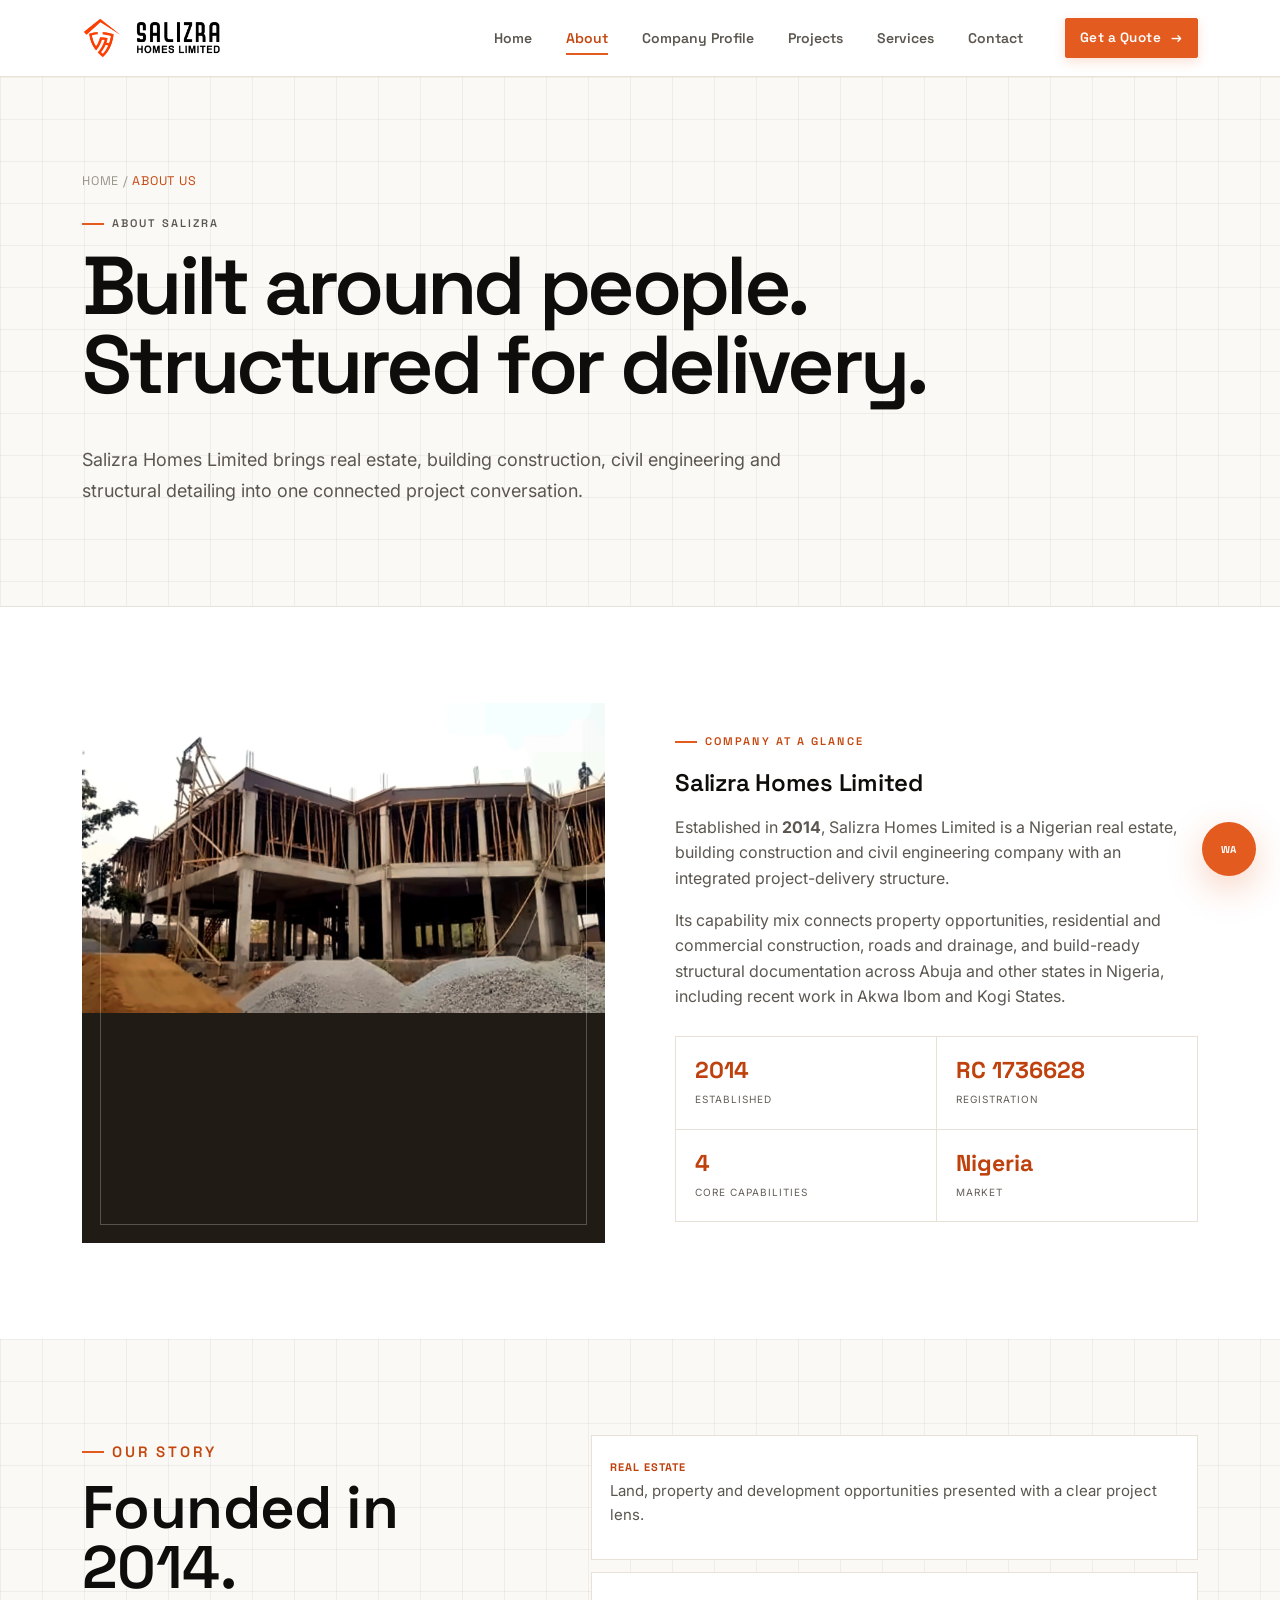
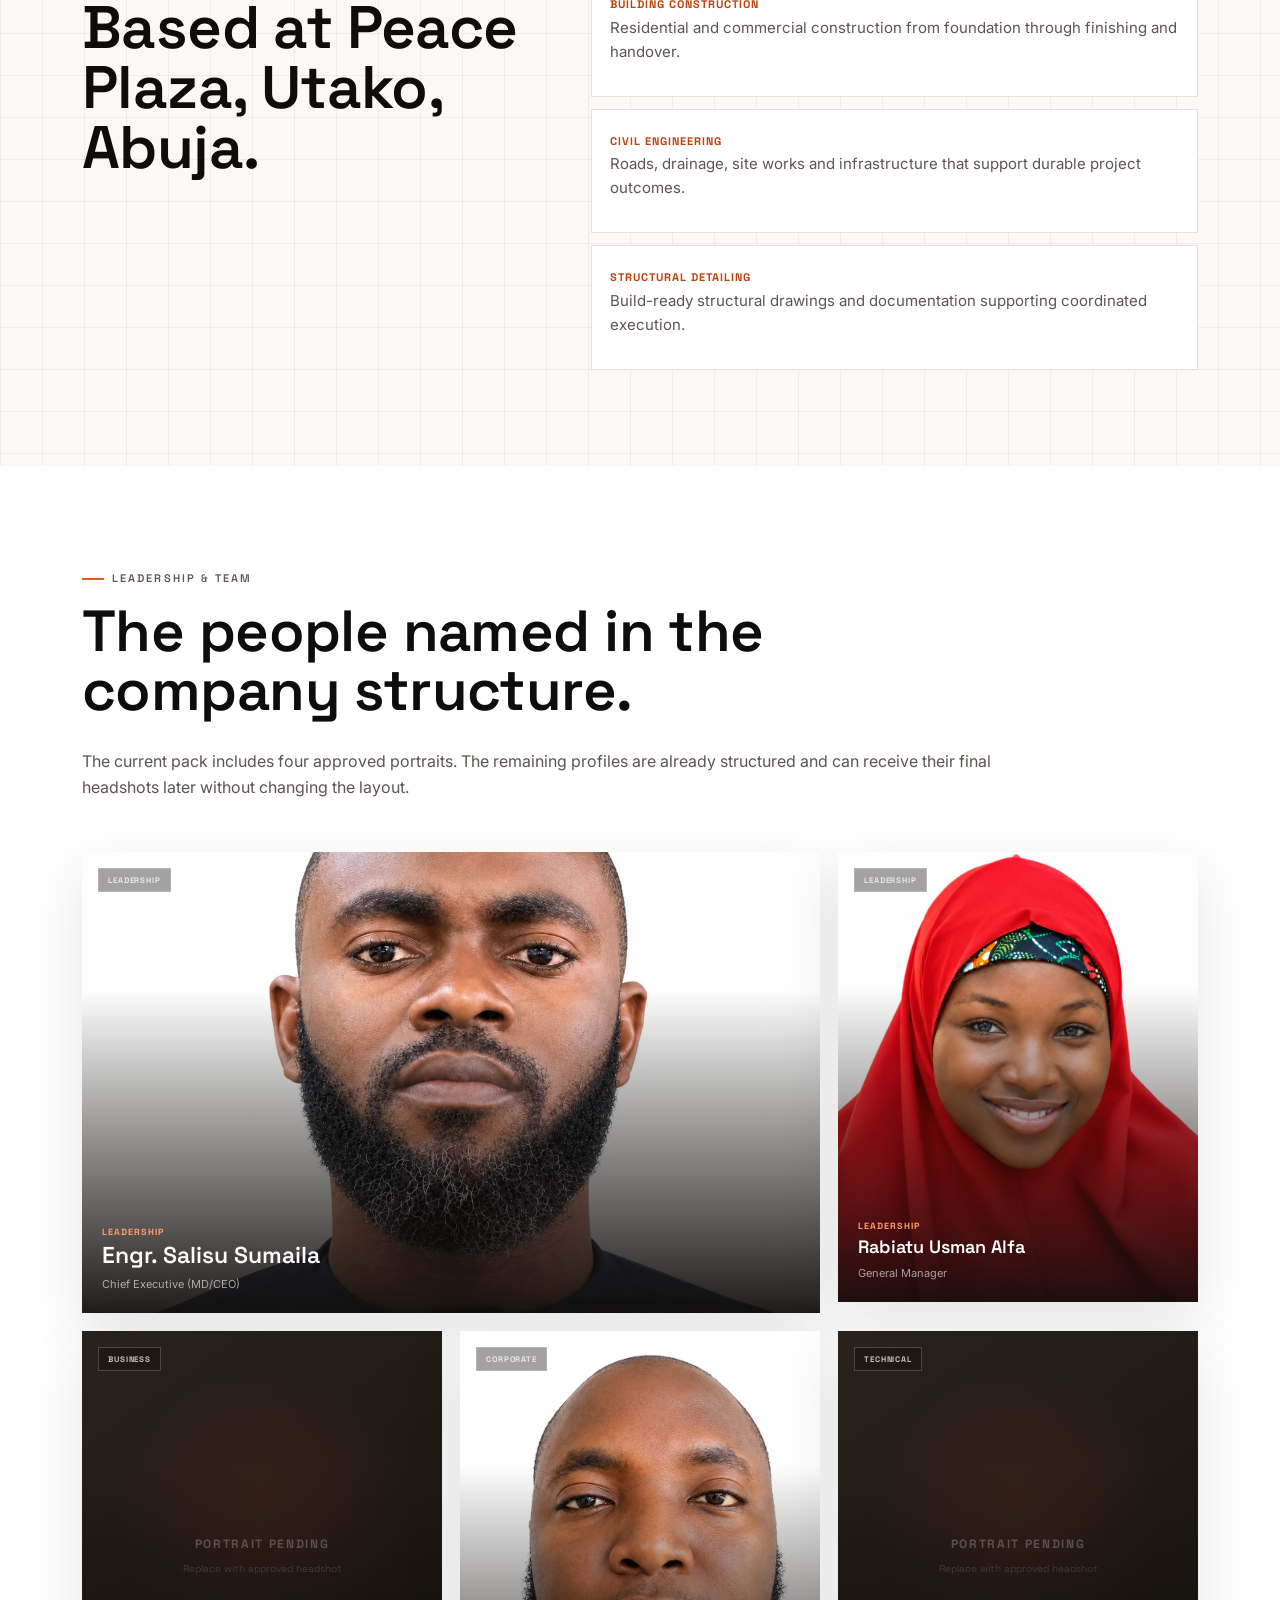
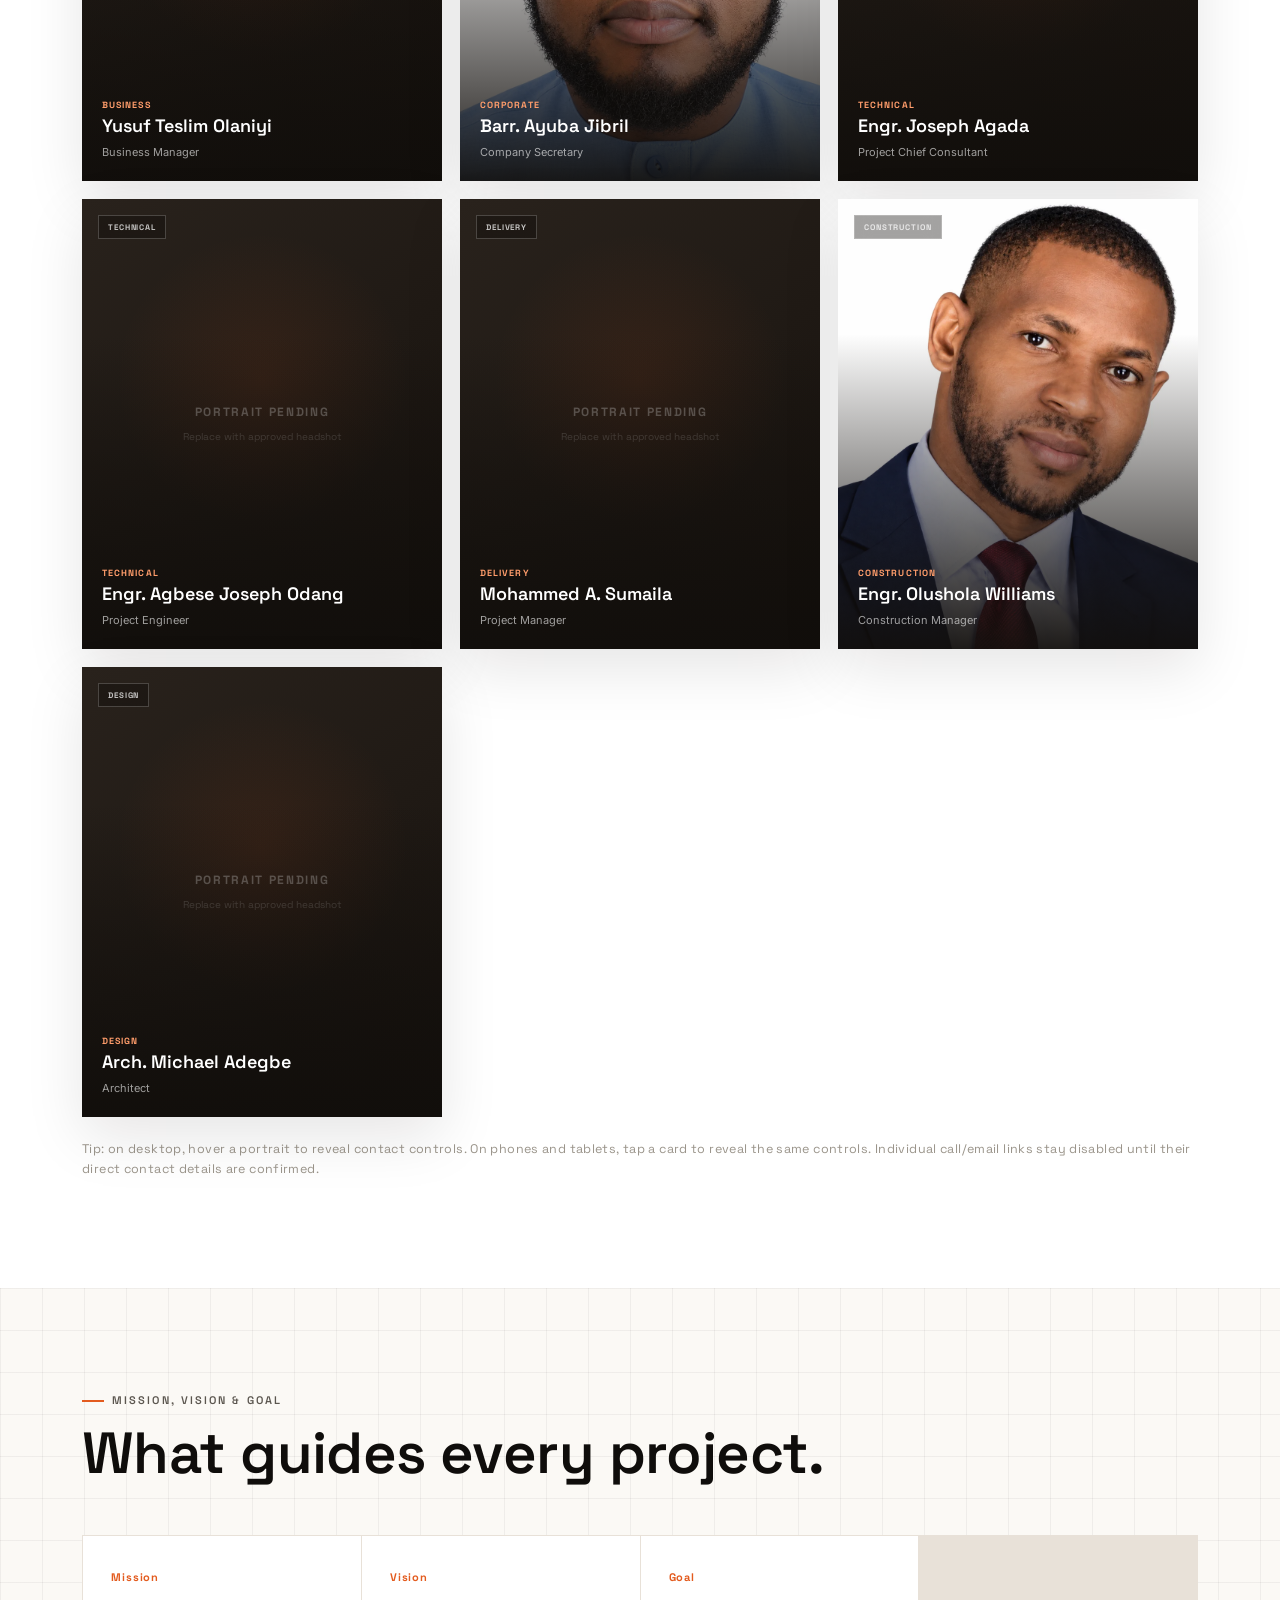
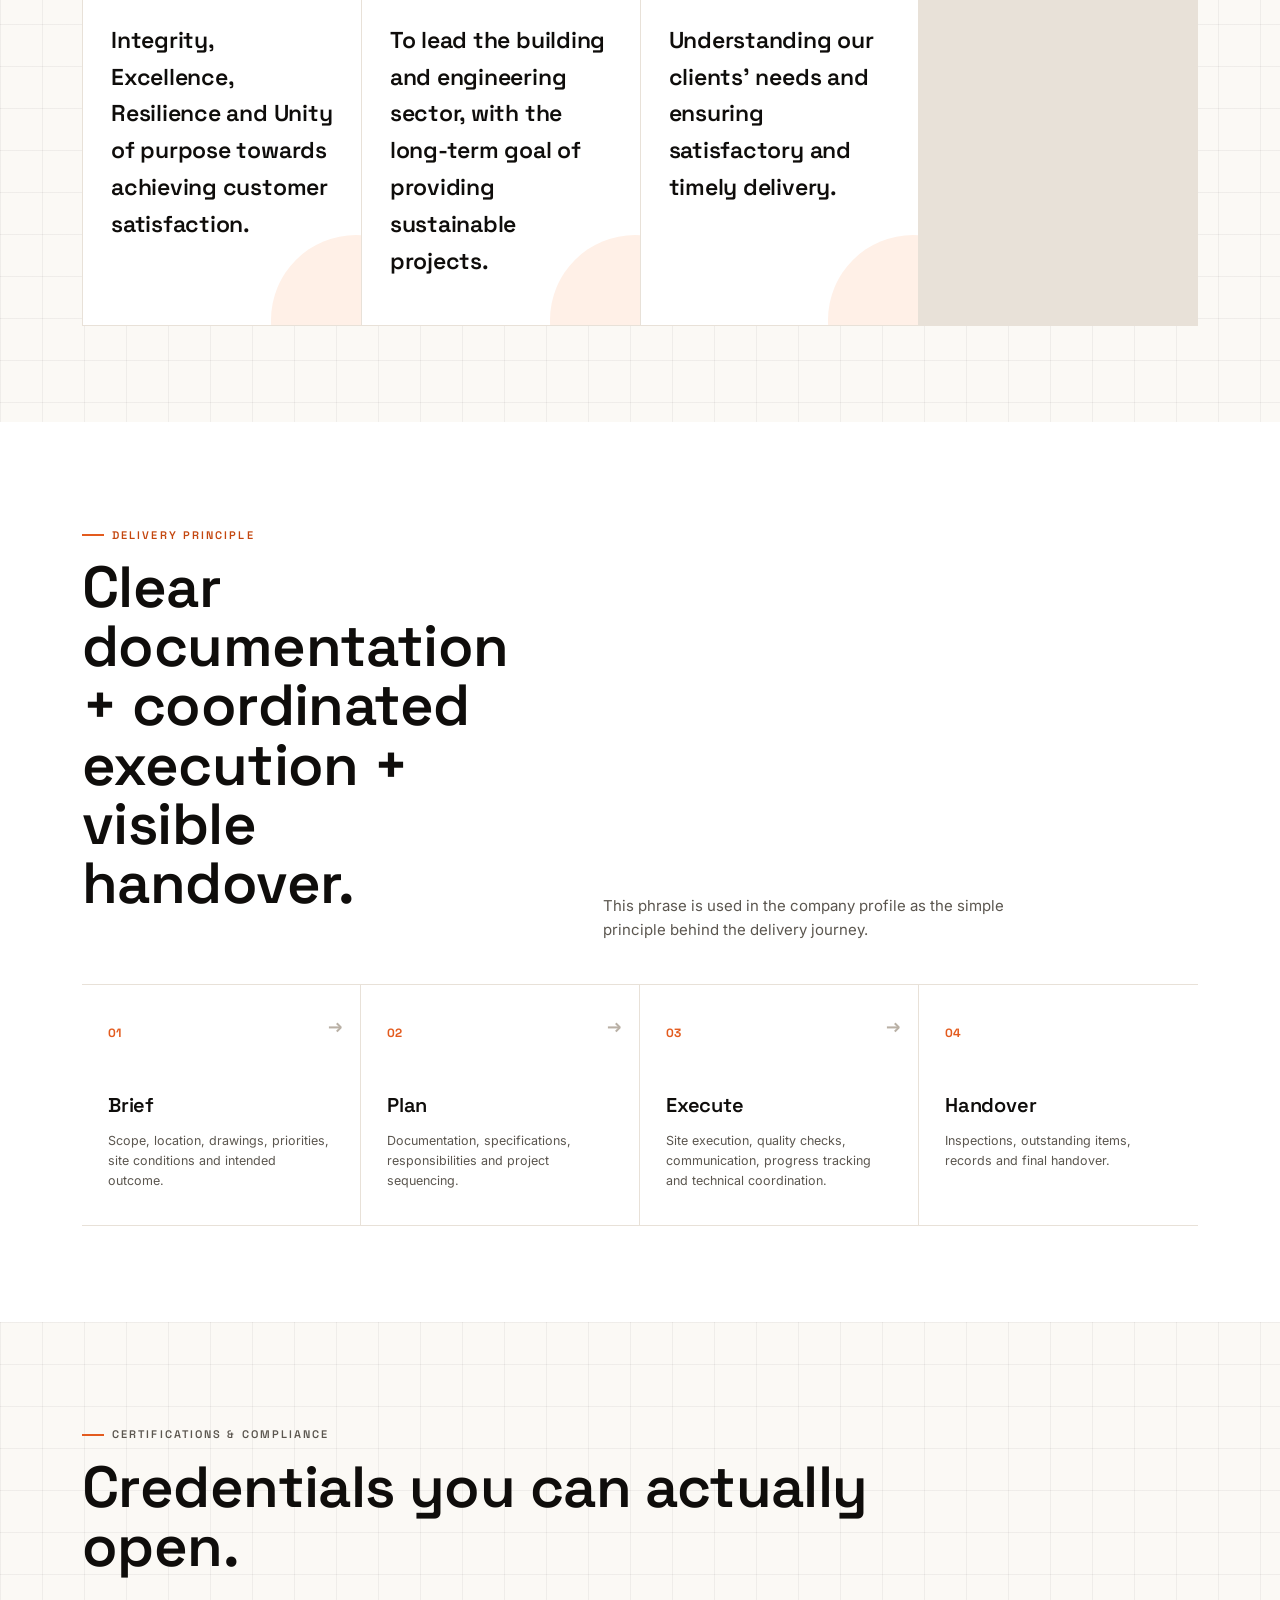
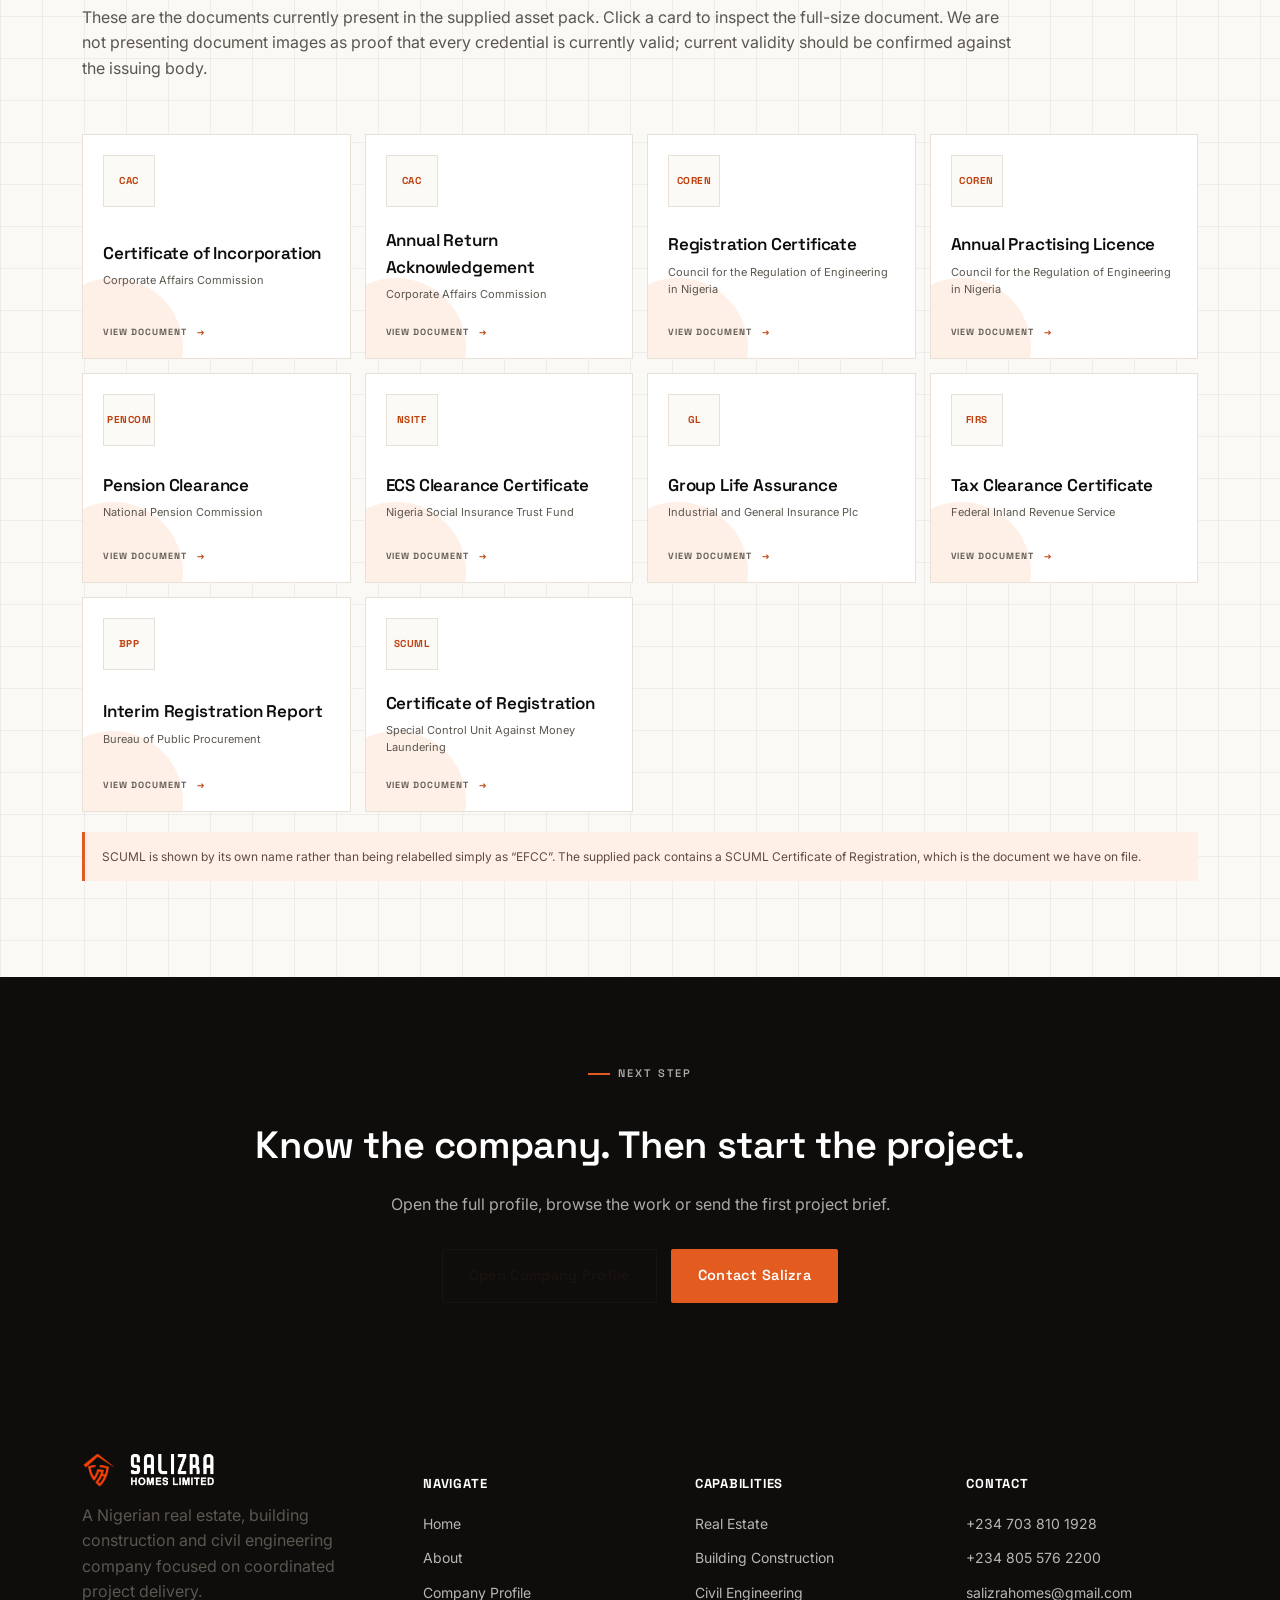
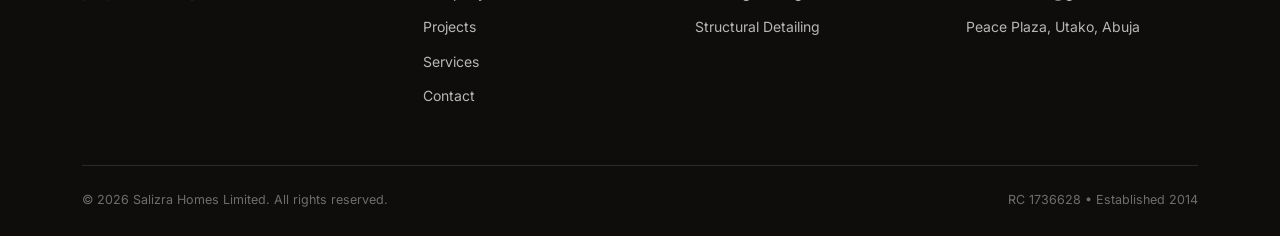
==== commit 5de6bc0c: "Fix real-data gaps: update address, phone, team, credentials, project statuses, service breakdown, F" ====
--- a/about.html
+++ b/about.html
@@ -1,8 +1,8 @@
 <!doctype html><html lang="en"><head><meta charset="utf-8"><meta name="viewport" content="width=device-width, initial-scale=1"><title>About — Salizra Homes Limited</title><meta name="description" content="Learn about Salizra Homes Limited, its leadership, capabilities, values, team and supplied company credentials."><link rel="preconnect" href="https://fonts.googleapis.com"><link href="https://fonts.googleapis.com/css2?family=Inter:wght@400;500;600&family=Oswald:wght@500;600&family=Space+Grotesk:wght@500;600;700&display=swap" rel="stylesheet"><link rel="stylesheet" href="css/style.css"><link rel="stylesheet" href="css/enhance.css"><link rel="stylesheet" href="css/skeleton-upgrade.css"><link rel="stylesheet" href="css/company-profile.css"><link rel="stylesheet" href="css/salizra-premium.css"><link rel="icon" type="image/png" sizes="32x32" href="images/logo/favicon-32.png"><link rel="shortcut icon" href="favicon.ico"></head><body><div class="preloader" id="preloader" role="status" aria-label="Loading Salizra Homes Limited"><div class="preloader-inner"><div class="preloader-shield"><img class="preloader-base" src="images/logo/salizra-icon-white.png" alt=""><div class="preloader-sweep"></div><div class="preloader-sweep preloader-sweep-2"></div></div><div class="preloader-word">SALIZRA<span>HOMES LIMITED</span></div><div class="preloader-bar"><div class="preloader-bar-fill"></div></div></div></div><header class="site-header"><nav class="nav"><a href="index.html" class="brand"><img src="images/logo/salizra-icon.png" alt="Salizra Homes Limited" class="brand-mark"><span class="brand-word"><b>SALIZRA</b><span>Homes Limited</span></span></a><button class="nav-toggle" aria-label="Toggle menu" aria-expanded="false"><span></span></button><ul class="nav-links"><li><a href="index.html" class="">Home</a></li><li><a href="about.html" class="active">About</a></li><li><a href="company-profile.html" class="">Company Profile</a></li><li><a href="projects.html" class="">Projects</a></li><li><a href="services.html" class="">Services</a></li><li><a href="contact.html" class="">Contact</a></li><li class="nav-cta"><a href="contact.html" class="btn btn-primary">Get a Quote <span class="btn-arrow">→</span></a></li></ul></nav></header><main><section class="page-hero blueprint"><div class="container"><p class="breadcrumb"><a href="index.html">Home</a> / <span class="orange">About Us</span></p><p class="eyebrow">About Salizra</p><h1>Built around people.<br>Structured for delivery.</h1><p class="page-hero-copy">Salizra Homes Limited brings real estate, building construction, civil engineering and structural detailing into one connected project conversation.</p></div></section>
-<section class="section"><div class="container"><div class="split-feature"><div class="split-feature-media reveal"><img src="images/projects/Structural_Frame_Work_Durumi_Abuja.webp" alt="Structural frame work in Durumi, Abuja" loading="lazy"></div><div class="reveal"><p class="eyebrow">Company at a Glance</p><h2>Salizra Homes Limited</h2><p>Established in <strong data-site-founded></strong>, Salizra Homes Limited is presented as a Nigerian real estate, building construction and civil engineering company with an integrated project-delivery structure.</p><p>Its capability mix connects property opportunities, residential and commercial construction, roads and drainage, and build-ready structural documentation.</p><div class="fact-row"><div class="fact"><b data-site-founded></b><span>Established</span></div><div class="fact"><b data-site-registration></b><span>Registration</span></div><div class="fact"><b>4</b><span>Core capabilities</span></div><div class="fact"><b>Nigeria</b><span>Market</span></div></div></div></div></div></section>
-<section class="section blueprint"><div class="container"><div class="story-panel"><div><p class="eyebrow">The Salizra Structure</p><h2>Four capabilities.<br>One offer.</h2></div><div class="story-list"><div><b>Real Estate</b><p>Land, property and development opportunities presented with a clear project lens.</p></div><div><b>Building Construction</b><p>Residential and commercial construction from foundation through finishing and handover.</p></div><div><b>Civil Engineering</b><p>Roads, drainage, site works and infrastructure that support durable project outcomes.</p></div><div><b>Structural Detailing</b><p>Build-ready structural drawings and documentation supporting coordinated execution.</p></div></div></div></div></section>
+<section class="section"><div class="container"><div class="split-feature"><div class="split-feature-media reveal"><img src="images/projects/Structural_Frame_Work_Durumi_Abuja.webp" alt="Structural frame work in Durumi, Abuja" loading="lazy"></div><div class="reveal"><p class="eyebrow">Company at a Glance</p><h2>Salizra Homes Limited</h2><p>Established in <strong data-site-founded></strong>, Salizra Homes Limited is a Nigerian real estate, building construction and civil engineering company with an integrated project-delivery structure.</p><p>Its capability mix connects property opportunities, residential and commercial construction, roads and drainage, and build-ready structural documentation across Abuja and other states in Nigeria, including recent work in Akwa Ibom and Kogi States.</p><div class="fact-row"><div class="fact"><b data-site-founded></b><span>Established</span></div><div class="fact"><b data-site-registration></b><span>Registration</span></div><div class="fact"><b>4</b><span>Core capabilities</span></div><div class="fact"><b>Nigeria</b><span>Market</span></div></div></div></div></div></section>
+<section class="section blueprint"><div class="container"><div class="story-panel"><div><p class="eyebrow">Our Story</p><h2>Founded in 2014.<br>Based at Peace Plaza, Utako, Abuja.</h2></div><div class="story-list"><div><b>Real Estate</b><p>Land, property and development opportunities presented with a clear project lens.</p></div><div><b>Building Construction</b><p>Residential and commercial construction from foundation through finishing and handover.</p></div><div><b>Civil Engineering</b><p>Roads, drainage, site works and infrastructure that support durable project outcomes.</p></div><div><b>Structural Detailing</b><p>Build-ready structural drawings and documentation supporting coordinated execution.</p></div></div></div></div></section>
 <section class="section" id="team"><div class="container"><div class="section-head"><p class="eyebrow">Leadership & Team</p><h2>The people named in the company structure.</h2><p>The current pack includes four approved portraits. The remaining profiles are already structured and can receive their final headshots later without changing the layout.</p></div><div class="team-grid-premium"><article class="team-card-premium featured reveal" tabindex="0"><div class="team-image"><img src="images/team/salisu-sumaila.webp" alt="Engr. Salisu Sumaila" loading="lazy"></div><span class="team-status">Leadership</span><div class="team-contact"><button type="button" disabled aria-label="Phone contact pending"><svg viewBox="0 0 24 24" fill="none" stroke="currentColor" stroke-width="1.8"><path d="M22 16.9v3a2 2 0 0 1-2.2 2 19.8 19.8 0 0 1-8.6-3.1 19.4 19.4 0 0 1-6-6A19.8 19.8 0 0 1 2.1 4.2 2 2 0 0 1 4.1 2h3a2 2 0 0 1 2 1.7c.1.9.3 1.7.6 2.5a2 2 0 0 1-.45 2.1L8 9.6a16 16 0 0 0 6.4 6.4l1.3-1.25a2 2 0 0 1 2.1-.45c.8.3 1.6.5 2.5.6A2 2 0 0 1 22 16.9Z"/></svg></button><span class="hint">Contact details pending</span><button type="button" disabled aria-label="Email contact pending"><svg viewBox="0 0 24 24" fill="none" stroke="currentColor" stroke-width="1.8"><path d="M4 4h16a2 2 0 0 1 2 2v12a2 2 0 0 1-2 2H4a2 2 0 0 1-2-2V6a2 2 0 0 1 2-2Z"/><path d="m22 6-10 7L2 6"/></svg></button><span class="hint">Contact details pending</span></div><div class="team-meta-premium"><span>Leadership</span><b>Engr. Salisu Sumaila</b><small>Chief Executive (MD/CEO)</small></div></article><article class="team-card-premium reveal" tabindex="0"><div class="team-image"><img src="images/team/rabiatu-usman-alfa.webp" alt="Rabiatu Usman Alfa" loading="lazy"></div><span class="team-status">Leadership</span><div class="team-contact"><button type="button" disabled aria-label="Phone contact pending"><svg viewBox="0 0 24 24" fill="none" stroke="currentColor" stroke-width="1.8"><path d="M22 16.9v3a2 2 0 0 1-2.2 2 19.8 19.8 0 0 1-8.6-3.1 19.4 19.4 0 0 1-6-6A19.8 19.8 0 0 1 2.1 4.2 2 2 0 0 1 4.1 2h3a2 2 0 0 1 2 1.7c.1.9.3 1.7.6 2.5a2 2 0 0 1-.45 2.1L8 9.6a16 16 0 0 0 6.4 6.4l1.3-1.25a2 2 0 0 1 2.1-.45c.8.3 1.6.5 2.5.6A2 2 0 0 1 22 16.9Z"/></svg></button><span class="hint">Contact details pending</span><button type="button" disabled aria-label="Email contact pending"><svg viewBox="0 0 24 24" fill="none" stroke="currentColor" stroke-width="1.8"><path d="M4 4h16a2 2 0 0 1 2 2v12a2 2 0 0 1-2 2H4a2 2 0 0 1-2-2V6a2 2 0 0 1 2-2Z"/><path d="m22 6-10 7L2 6"/></svg></button><span class="hint">Contact details pending</span></div><div class="team-meta-premium"><span>Leadership</span><b>Rabiatu Usman Alfa</b><small>General Manager</small></div></article><article class="team-card-premium reveal" tabindex="0"><div class="team-image"><div class="team-placeholder"><b>Portrait pending</b><span>Replace with approved headshot</span></div></div><span class="team-status">Business</span><div class="team-contact"><button type="button" disabled aria-label="Phone contact pending"><svg viewBox="0 0 24 24" fill="none" stroke="currentColor" stroke-width="1.8"><path d="M22 16.9v3a2 2 0 0 1-2.2 2 19.8 19.8 0 0 1-8.6-3.1 19.4 19.4 0 0 1-6-6A19.8 19.8 0 0 1 2.1 4.2 2 2 0 0 1 4.1 2h3a2 2 0 0 1 2 1.7c.1.9.3 1.7.6 2.5a2 2 0 0 1-.45 2.1L8 9.6a16 16 0 0 0 6.4 6.4l1.3-1.25a2 2 0 0 1 2.1-.45c.8.3 1.6.5 2.5.6A2 2 0 0 1 22 16.9Z"/></svg></button><span class="hint">Contact details pending</span><button type="button" disabled aria-label="Email contact pending"><svg viewBox="0 0 24 24" fill="none" stroke="currentColor" stroke-width="1.8"><path d="M4 4h16a2 2 0 0 1 2 2v12a2 2 0 0 1-2 2H4a2 2 0 0 1-2-2V6a2 2 0 0 1 2-2Z"/><path d="m22 6-10 7L2 6"/></svg></button><span class="hint">Contact details pending</span></div><div class="team-meta-premium"><span>Business</span><b>Yusuf Teslim Olaniyi</b><small>Business Manager</small></div></article><article class="team-card-premium reveal" tabindex="0"><div class="team-image"><img src="images/team/ayuba-jibril.webp" alt="Barr. Ayuba Jibril" loading="lazy"></div><span class="team-status">Corporate</span><div class="team-contact"><button type="button" disabled aria-label="Phone contact pending"><svg viewBox="0 0 24 24" fill="none" stroke="currentColor" stroke-width="1.8"><path d="M22 16.9v3a2 2 0 0 1-2.2 2 19.8 19.8 0 0 1-8.6-3.1 19.4 19.4 0 0 1-6-6A19.8 19.8 0 0 1 2.1 4.2 2 2 0 0 1 4.1 2h3a2 2 0 0 1 2 1.7c.1.9.3 1.7.6 2.5a2 2 0 0 1-.45 2.1L8 9.6a16 16 0 0 0 6.4 6.4l1.3-1.25a2 2 0 0 1 2.1-.45c.8.3 1.6.5 2.5.6A2 2 0 0 1 22 16.9Z"/></svg></button><span class="hint">Contact details pending</span><button type="button" disabled aria-label="Email contact pending"><svg viewBox="0 0 24 24" fill="none" stroke="currentColor" stroke-width="1.8"><path d="M4 4h16a2 2 0 0 1 2 2v12a2 2 0 0 1-2 2H4a2 2 0 0 1-2-2V6a2 2 0 0 1 2-2Z"/><path d="m22 6-10 7L2 6"/></svg></button><span class="hint">Contact details pending</span></div><div class="team-meta-premium"><span>Corporate</span><b>Barr. Ayuba Jibril</b><small>Company Secretary</small></div></article><article class="team-card-premium reveal" tabindex="0"><div class="team-image"><div class="team-placeholder"><b>Portrait pending</b><span>Replace with approved headshot</span></div></div><span class="team-status">Technical</span><div class="team-contact"><button type="button" disabled aria-label="Phone contact pending"><svg viewBox="0 0 24 24" fill="none" stroke="currentColor" stroke-width="1.8"><path d="M22 16.9v3a2 2 0 0 1-2.2 2 19.8 19.8 0 0 1-8.6-3.1 19.4 19.4 0 0 1-6-6A19.8 19.8 0 0 1 2.1 4.2 2 2 0 0 1 4.1 2h3a2 2 0 0 1 2 1.7c.1.9.3 1.7.6 2.5a2 2 0 0 1-.45 2.1L8 9.6a16 16 0 0 0 6.4 6.4l1.3-1.25a2 2 0 0 1 2.1-.45c.8.3 1.6.5 2.5.6A2 2 0 0 1 22 16.9Z"/></svg></button><span class="hint">Contact details pending</span><button type="button" disabled aria-label="Email contact pending"><svg viewBox="0 0 24 24" fill="none" stroke="currentColor" stroke-width="1.8"><path d="M4 4h16a2 2 0 0 1 2 2v12a2 2 0 0 1-2 2H4a2 2 0 0 1-2-2V6a2 2 0 0 1 2-2Z"/><path d="m22 6-10 7L2 6"/></svg></button><span class="hint">Contact details pending</span></div><div class="team-meta-premium"><span>Technical</span><b>Engr. Joseph Agada</b><small>Project Chief Consultant</small></div></article><article class="team-card-premium reveal" tabindex="0"><div class="team-image"><div class="team-placeholder"><b>Portrait pending</b><span>Replace with approved headshot</span></div></div><span class="team-status">Technical</span><div class="team-contact"><button type="button" disabled aria-label="Phone contact pending"><svg viewBox="0 0 24 24" fill="none" stroke="currentColor" stroke-width="1.8"><path d="M22 16.9v3a2 2 0 0 1-2.2 2 19.8 19.8 0 0 1-8.6-3.1 19.4 19.4 0 0 1-6-6A19.8 19.8 0 0 1 2.1 4.2 2 2 0 0 1 4.1 2h3a2 2 0 0 1 2 1.7c.1.9.3 1.7.6 2.5a2 2 0 0 1-.45 2.1L8 9.6a16 16 0 0 0 6.4 6.4l1.3-1.25a2 2 0 0 1 2.1-.45c.8.3 1.6.5 2.5.6A2 2 0 0 1 22 16.9Z"/></svg></button><span class="hint">Contact details pending</span><button type="button" disabled aria-label="Email contact pending"><svg viewBox="0 0 24 24" fill="none" stroke="currentColor" stroke-width="1.8"><path d="M4 4h16a2 2 0 0 1 2 2v12a2 2 0 0 1-2 2H4a2 2 0 0 1-2-2V6a2 2 0 0 1 2-2Z"/><path d="m22 6-10 7L2 6"/></svg></button><span class="hint">Contact details pending</span></div><div class="team-meta-premium"><span>Technical</span><b>Engr. Agbese Joseph Odang</b><small>Project Engineer</small></div></article><article class="team-card-premium reveal" tabindex="0"><div class="team-image"><div class="team-placeholder"><b>Portrait pending</b><span>Replace with approved headshot</span></div></div><span class="team-status">Delivery</span><div class="team-contact"><button type="button" disabled aria-label="Phone contact pending"><svg viewBox="0 0 24 24" fill="none" stroke="currentColor" stroke-width="1.8"><path d="M22 16.9v3a2 2 0 0 1-2.2 2 19.8 19.8 0 0 1-8.6-3.1 19.4 19.4 0 0 1-6-6A19.8 19.8 0 0 1 2.1 4.2 2 2 0 0 1 4.1 2h3a2 2 0 0 1 2 1.7c.1.9.3 1.7.6 2.5a2 2 0 0 1-.45 2.1L8 9.6a16 16 0 0 0 6.4 6.4l1.3-1.25a2 2 0 0 1 2.1-.45c.8.3 1.6.5 2.5.6A2 2 0 0 1 22 16.9Z"/></svg></button><span class="hint">Contact details pending</span><button type="button" disabled aria-label="Email contact pending"><svg viewBox="0 0 24 24" fill="none" stroke="currentColor" stroke-width="1.8"><path d="M4 4h16a2 2 0 0 1 2 2v12a2 2 0 0 1-2 2H4a2 2 0 0 1-2-2V6a2 2 0 0 1 2-2Z"/><path d="m22 6-10 7L2 6"/></svg></button><span class="hint">Contact details pending</span></div><div class="team-meta-premium"><span>Delivery</span><b>Mohammed A. Sumaila</b><small>Project Manager</small></div></article><article class="team-card-premium reveal" tabindex="0"><div class="team-image"><img src="images/team/olushola-williams.webp" alt="Engr. Olushola Williams" loading="lazy"></div><span class="team-status">Construction</span><div class="team-contact"><button type="button" disabled aria-label="Phone contact pending"><svg viewBox="0 0 24 24" fill="none" stroke="currentColor" stroke-width="1.8"><path d="M22 16.9v3a2 2 0 0 1-2.2 2 19.8 19.8 0 0 1-8.6-3.1 19.4 19.4 0 0 1-6-6A19.8 19.8 0 0 1 2.1 4.2 2 2 0 0 1 4.1 2h3a2 2 0 0 1 2 1.7c.1.9.3 1.7.6 2.5a2 2 0 0 1-.45 2.1L8 9.6a16 16 0 0 0 6.4 6.4l1.3-1.25a2 2 0 0 1 2.1-.45c.8.3 1.6.5 2.5.6A2 2 0 0 1 22 16.9Z"/></svg></button><span class="hint">Contact details pending</span><button type="button" disabled aria-label="Email contact pending"><svg viewBox="0 0 24 24" fill="none" stroke="currentColor" stroke-width="1.8"><path d="M4 4h16a2 2 0 0 1 2 2v12a2 2 0 0 1-2 2H4a2 2 0 0 1-2-2V6a2 2 0 0 1 2-2Z"/><path d="m22 6-10 7L2 6"/></svg></button><span class="hint">Contact details pending</span></div><div class="team-meta-premium"><span>Construction</span><b>Engr. Olushola Williams</b><small>Construction Manager</small></div></article><article class="team-card-premium reveal" tabindex="0"><div class="team-image"><div class="team-placeholder"><b>Portrait pending</b><span>Replace with approved headshot</span></div></div><span class="team-status">Design</span><div class="team-contact"><button type="button" disabled aria-label="Phone contact pending"><svg viewBox="0 0 24 24" fill="none" stroke="currentColor" stroke-width="1.8"><path d="M22 16.9v3a2 2 0 0 1-2.2 2 19.8 19.8 0 0 1-8.6-3.1 19.4 19.4 0 0 1-6-6A19.8 19.8 0 0 1 2.1 4.2 2 2 0 0 1 4.1 2h3a2 2 0 0 1 2 1.7c.1.9.3 1.7.6 2.5a2 2 0 0 1-.45 2.1L8 9.6a16 16 0 0 0 6.4 6.4l1.3-1.25a2 2 0 0 1 2.1-.45c.8.3 1.6.5 2.5.6A2 2 0 0 1 22 16.9Z"/></svg></button><span class="hint">Contact details pending</span><button type="button" disabled aria-label="Email contact pending"><svg viewBox="0 0 24 24" fill="none" stroke="currentColor" stroke-width="1.8"><path d="M4 4h16a2 2 0 0 1 2 2v12a2 2 0 0 1-2 2H4a2 2 0 0 1-2-2V6a2 2 0 0 1 2-2Z"/><path d="m22 6-10 7L2 6"/></svg></button><span class="hint">Contact details pending</span></div><div class="team-meta-premium"><span>Design</span><b>Arch. Michael Adegbe</b><small>Architect</small></div></article></div><p class="team-note">Tip: on desktop, hover a portrait to reveal contact controls. On phones and tablets, tap a card to reveal the same controls. Individual call/email links stay disabled until their direct contact details are confirmed.</p></div></section>
-<section class="section blueprint"><div class="container"><div class="section-head"><p class="eyebrow">Values & Standards</p><h2>Principles that should show up in the work.</h2></div><div class="capability-grid"><article class="capability-card reveal"><span>01</span><h3>Precision</h3><p>Clear documentation, measurements, drawings and execution.</p></article><article class="capability-card reveal"><span>02</span><h3>Integrity</h3><p>Transparent communication and responsible project decisions.</p></article><article class="capability-card reveal"><span>03</span><h3>Reliability</h3><p>Consistent coordination, reporting and follow-through.</p></article><article class="capability-card reveal"><span>04</span><h3>Craftsmanship</h3><p>Attention to build quality, finish and long-term use.</p></article></div></div></section>
+<section class="section blueprint"><div class="container"><div class="section-head"><p class="eyebrow">Mission, Vision & Goal</p><h2>What guides every project.</h2></div><div class="capability-grid"><article class="capability-card reveal"><span>Mission</span><h3>Integrity, Excellence, Resilience and Unity of purpose towards achieving customer satisfaction.</h3></article><article class="capability-card reveal"><span>Vision</span><h3>To lead the building and engineering sector, with the long-term goal of providing sustainable projects.</h3></article><article class="capability-card reveal"><span>Goal</span><h3>Understanding our clients' needs and ensuring satisfactory and timely delivery.</h3></article></div></div></section>
 <section class="section"><div class="container"><div class="split-head"><div><p class="eyebrow">Delivery Principle</p><h2>Clear documentation + coordinated execution + visible handover.</h2></div><p>This phrase is used in the company profile as the simple principle behind the delivery journey.</p></div><div class="process-grid"><div class="process-card reveal"><span class="step-no">01</span><h3>Brief</h3><p>Scope, location, drawings, priorities, site conditions and intended outcome.</p></div><div class="process-card reveal"><span class="step-no">02</span><h3>Plan</h3><p>Documentation, specifications, responsibilities and project sequencing.</p></div><div class="process-card reveal"><span class="step-no">03</span><h3>Execute</h3><p>Site execution, quality checks, communication, progress tracking and technical coordination.</p></div><div class="process-card reveal"><span class="step-no">04</span><h3>Handover</h3><p>Inspections, outstanding items, records and final handover.</p></div></div></div></section>
 <section class="section blueprint" id="credentials"><div class="container"><div class="section-head"><p class="eyebrow">Certifications & Compliance</p><h2>Credentials you can actually open.</h2><p>These are the documents currently present in the supplied asset pack. Click a card to inspect the full-size document. We are not presenting document images as proof that every credential is currently valid; current validity should be confirmed against the issuing body.</p></div><div class="credentials-grid"><button type="button" class="credential-card-premium reveal" data-cert='{&quot;image&quot;: &quot;images/certifications/01_CAC_Certificate_of_Incorporation.jpg&quot;, &quot;title&quot;: &quot;Certificate of Incorporation&quot;, &quot;issuer&quot;: &quot;Corporate Affairs Commission&quot;, &quot;description&quot;: &quot;Company incorporation document on file.&quot;}'><span class="credential-mark">CAC</span><div><h3>Certificate of Incorporation</h3><p>Corporate Affairs Commission</p></div><span class="credential-view">View document <b>→</b></span></button><button type="button" class="credential-card-premium reveal" data-cert='{&quot;image&quot;: &quot;images/certifications/02_CAC_Annual_Return_Acknowledgement_2023.jpg&quot;, &quot;title&quot;: &quot;Annual Return Acknowledgement&quot;, &quot;issuer&quot;: &quot;Corporate Affairs Commission&quot;, &quot;description&quot;: &quot;Annual return acknowledgement document on file.&quot;}'><span class="credential-mark">CAC</span><div><h3>Annual Return Acknowledgement</h3><p>Corporate Affairs Commission</p></div><span class="credential-view">View document <b>→</b></span></button><button type="button" class="credential-card-premium reveal" data-cert='{&quot;image&quot;: &quot;images/certifications/03_COREN_Registration_Certificate.jpg&quot;, &quot;title&quot;: &quot;Registration Certificate&quot;, &quot;issuer&quot;: &quot;Council for the Regulation of Engineering in Nigeria&quot;, &quot;description&quot;: &quot;Professional engineering registration document on file.&quot;}'><span class="credential-mark">COREN</span><div><h3>Registration Certificate</h3><p>Council for the Regulation of Engineering in Nigeria</p></div><span class="credential-view">View document <b>→</b></span></button><button type="button" class="credential-card-premium reveal" data-cert='{&quot;image&quot;: &quot;images/certifications/04_COREN_Annual_Practising_Licence.jpg&quot;, &quot;title&quot;: &quot;Annual Practising Licence&quot;, &quot;issuer&quot;: &quot;Council for the Regulation of Engineering in Nigeria&quot;, &quot;description&quot;: &quot;Practising licence document on file.&quot;}'><span class="credential-mark">COREN</span><div><h3>Annual Practising Licence</h3><p>Council for the Regulation of Engineering in Nigeria</p></div><span class="credential-view">View document <b>→</b></span></button><button type="button" class="credential-card-premium reveal" data-cert='{&quot;image&quot;: &quot;images/certifications/05_PenCom_Pension_Clearance_Certificate.jpg&quot;, &quot;title&quot;: &quot;Pension Clearance&quot;, &quot;issuer&quot;: &quot;National Pension Commission&quot;, &quot;description&quot;: &quot;Pension clearance document on file.&quot;}'><span class="credential-mark">PENCOM</span><div><h3>Pension Clearance</h3><p>National Pension Commission</p></div><span class="credential-view">View document <b>→</b></span></button><button type="button" class="credential-card-premium reveal" data-cert='{&quot;image&quot;: &quot;images/certifications/06_NSITF_ECS_Clearance_Certificate.jpg&quot;, &quot;title&quot;: &quot;ECS Clearance Certificate&quot;, &quot;issuer&quot;: &quot;Nigeria Social Insurance Trust Fund&quot;, &quot;description&quot;: &quot;ECS clearance certificate on file.&quot;}'><span class="credential-mark">NSITF</span><div><h3>ECS Clearance Certificate</h3><p>Nigeria Social Insurance Trust Fund</p></div><span class="credential-view">View document <b>→</b></span></button><button type="button" class="credential-card-premium reveal" data-cert='{&quot;image&quot;: &quot;images/certifications/07_Group_Life_Assurance_Certificate.jpg&quot;, &quot;title&quot;: &quot;Group Life Assurance&quot;, &quot;issuer&quot;: &quot;Industrial and General Insurance Plc&quot;, &quot;description&quot;: &quot;Group life assurance certificate on file.&quot;}'><span class="credential-mark">GL</span><div><h3>Group Life Assurance</h3><p>Industrial and General Insurance Plc</p></div><span class="credential-view">View document <b>→</b></span></button><button type="button" class="credential-card-premium reveal" data-cert='{&quot;image&quot;: &quot;images/certifications/08_FIRS_Tax_Clearance_Certificate.jpg&quot;, &quot;title&quot;: &quot;Tax Clearance Certificate&quot;, &quot;issuer&quot;: &quot;Federal Inland Revenue Service&quot;, &quot;description&quot;: &quot;Tax clearance document on file.&quot;}'><span class="credential-mark">FIRS</span><div><h3>Tax Clearance Certificate</h3><p>Federal Inland Revenue Service</p></div><span class="credential-view">View document <b>→</b></span></button><button type="button" class="credential-card-premium reveal" data-cert='{&quot;image&quot;: &quot;images/certifications/09_BPP_Interim_Registration_Report.jpg&quot;, &quot;title&quot;: &quot;Interim Registration Report&quot;, &quot;issuer&quot;: &quot;Bureau of Public Procurement&quot;, &quot;description&quot;: &quot;Interim registration report on file.&quot;}'><span class="credential-mark">BPP</span><div><h3>Interim Registration Report</h3><p>Bureau of Public Procurement</p></div><span class="credential-view">View document <b>→</b></span></button><button type="button" class="credential-card-premium reveal" data-cert='{&quot;image&quot;: &quot;images/certifications/10_SCUML_Certificate_of_Registration.jpg&quot;, &quot;title&quot;: &quot;Certificate of Registration&quot;, &quot;issuer&quot;: &quot;Special Control Unit Against Money Laundering&quot;, &quot;description&quot;: &quot;SCUML registration certificate on file.&quot;}'><span class="credential-mark">SCUML</span><div><h3>Certificate of Registration</h3><p>Special Control Unit Against Money Laundering</p></div><span class="credential-view">View document <b>→</b></span></button></div><div class="credential-note">SCUML is shown by its own name rather than being relabelled simply as “EFCC”. The supplied pack contains a SCUML Certificate of Registration, which is the document we have on file.</div></div></section>
-<section class="cta-band"><div class="container"><p class="eyebrow">Next Step</p><h2>Know the company. Then start the project.</h2><p>Open the full profile, browse the work or send the first project brief.</p><div class="cta-actions"><a href="company-profile.html" class="btn btn-outline">Open Company Profile</a><a href="contact.html" class="btn btn-primary">Contact Salizra</a></div></div></section></main><footer class="site-footer"><div class="container"><div class="footer-grid"><div><div class="footer-brand"><img src="images/logo/salizra-icon.png" alt="Salizra Homes Limited" width="34" height="34"><span><b>SALIZRA</b><span>Homes Limited</span></span></div><p>A Nigerian real estate, building construction and civil engineering company focused on coordinated project delivery.</p></div><div class="footer-col"><h5>Navigate</h5><ul><li><a href="index.html">Home</a></li><li><a href="about.html">About</a></li><li><a href="company-profile.html">Company Profile</a></li><li><a href="projects.html">Projects</a></li><li><a href="services.html">Services</a></li><li><a href="contact.html">Contact</a></li></ul></div><div class="footer-col"><h5>Capabilities</h5><ul><li><a href="services.html">Real Estate</a></li><li><a href="services.html">Building Construction</a></li><li><a href="services.html">Civil Engineering</a></li><li><a href="services.html">Structural Detailing</a></li></ul></div><div class="footer-col"><h5>Contact</h5><ul><li><a data-site-phone="0" href="#"></a></li><li><a data-site-phone="1" href="#"></a></li><li><a data-site-email href="#"></a></li><li data-site-address></li></ul></div></div><div class="footer-bottom"><span>© <span id="year"></span> Salizra Homes Limited. All rights reserved.</span><span><span data-site-registration></span> • Established <span data-site-founded></span></span></div></div></footer><a data-site-whatsapp href="#" class="wa-float" target="_blank" rel="noopener noreferrer" aria-label="Chat with Salizra Homes on WhatsApp"><span class="wa-tooltip">Chat with us</span><span class="wa-symbol">WA</span></a><div class="sp-modal" id="spModal" aria-hidden="true"><button class="sp-modal-close" data-modal-close aria-label="Close viewer">×</button><div class="sp-modal-back" data-modal-close></div><div class="sp-modal-panel" role="dialog" aria-modal="true" aria-label="Document viewer"><div class="sp-modal-media"><span style="color:rgba(255,255,255,.45);font:600 12px var(--font-display)">Select a document or project</span></div><div class="sp-modal-copy"><p class="eyebrow sp-modal-eyebrow">Viewer</p><h3 class="sp-modal-title">Document</h3><p class="sp-modal-copy-text">Select an item to view its full-size image.</p><div class="sp-modal-links"><a class="btn btn-primary sp-modal-open" href="#" target="_blank" rel="noopener">Open</a><button class="btn btn-outline" type="button" data-modal-close>Close</button></div></div></div></div><script src="js/site-data.js"></script><script src="js/main.js"></script><script src="js/premium.js"></script></body></html>+<section class="cta-band"><div class="container"><p class="eyebrow">Next Step</p><h2>Know the company. Then start the project.</h2><p>Open the full profile, browse the work or send the first project brief.</p><div class="cta-actions"><a href="company-profile.html" class="btn btn-outline">Open Company Profile</a><a href="contact.html" class="btn btn-primary">Contact Salizra</a></div></div></section></main><footer class="site-footer"><div class="container"><div class="footer-grid"><div><div class="footer-brand"><img src="images/logo/salizra-icon.png" alt="Salizra Homes Limited" width="34" height="34"><span><b>SALIZRA</b><span>Homes Limited</span></span></div><p>A Nigerian real estate, building construction and civil engineering company focused on coordinated project delivery.</p></div><div class="footer-col"><h5>Navigate</h5><ul><li><a href="index.html">Home</a></li><li><a href="about.html">About</a></li><li><a href="company-profile.html">Company Profile</a></li><li><a href="projects.html">Projects</a></li><li><a href="services.html">Services</a></li><li><a href="contact.html">Contact</a></li></ul></div><div class="footer-col"><h5>Capabilities</h5><ul><li><a href="services.html">Real Estate</a></li><li><a href="services.html">Building Construction</a></li><li><a href="services.html">Civil Engineering</a></li><li><a href="services.html">Structural Detailing</a></li></ul></div><div class="footer-col"><h5>Contact</h5><ul><li><a data-site-phone="0" href="#"></a></li><li><a data-site-phone="1" href="#"></a></li><li><a data-site-email href="#"></a></li><li data-site-address></li></ul></div></div><div class="footer-bottom"><span>© <span id="year"></span> Salizra Homes Limited. All rights reserved.</span><span><span data-site-registration></span> • Established <span data-site-founded></span></span></div></div></footer><a data-site-whatsapp href="https://wa.me/2347038101928" class="wa-float" target="_blank" rel="noopener noreferrer" aria-label="Chat with Salizra Homes on WhatsApp"><span class="wa-tooltip">Chat with us</span><span class="wa-symbol">WA</span></a><div class="sp-modal" id="spModal" aria-hidden="true"><button class="sp-modal-close" data-modal-close aria-label="Close viewer">×</button><div class="sp-modal-back" data-modal-close></div><div class="sp-modal-panel" role="dialog" aria-modal="true" aria-label="Document viewer"><div class="sp-modal-media"><span style="color:rgba(255,255,255,.45);font:600 12px var(--font-display)">Select a document or project</span></div><div class="sp-modal-copy"><p class="eyebrow sp-modal-eyebrow">Viewer</p><h3 class="sp-modal-title">Document</h3><p class="sp-modal-copy-text">Select an item to view its full-size image.</p><div class="sp-modal-links"><a class="btn btn-primary sp-modal-open" href="#" target="_blank" rel="noopener">Open</a><button class="btn btn-outline" type="button" data-modal-close>Close</button></div></div></div></div><script src="js/site-data.js"></script><script src="js/main.js"></script><script src="js/premium.js"></script></body></html>
